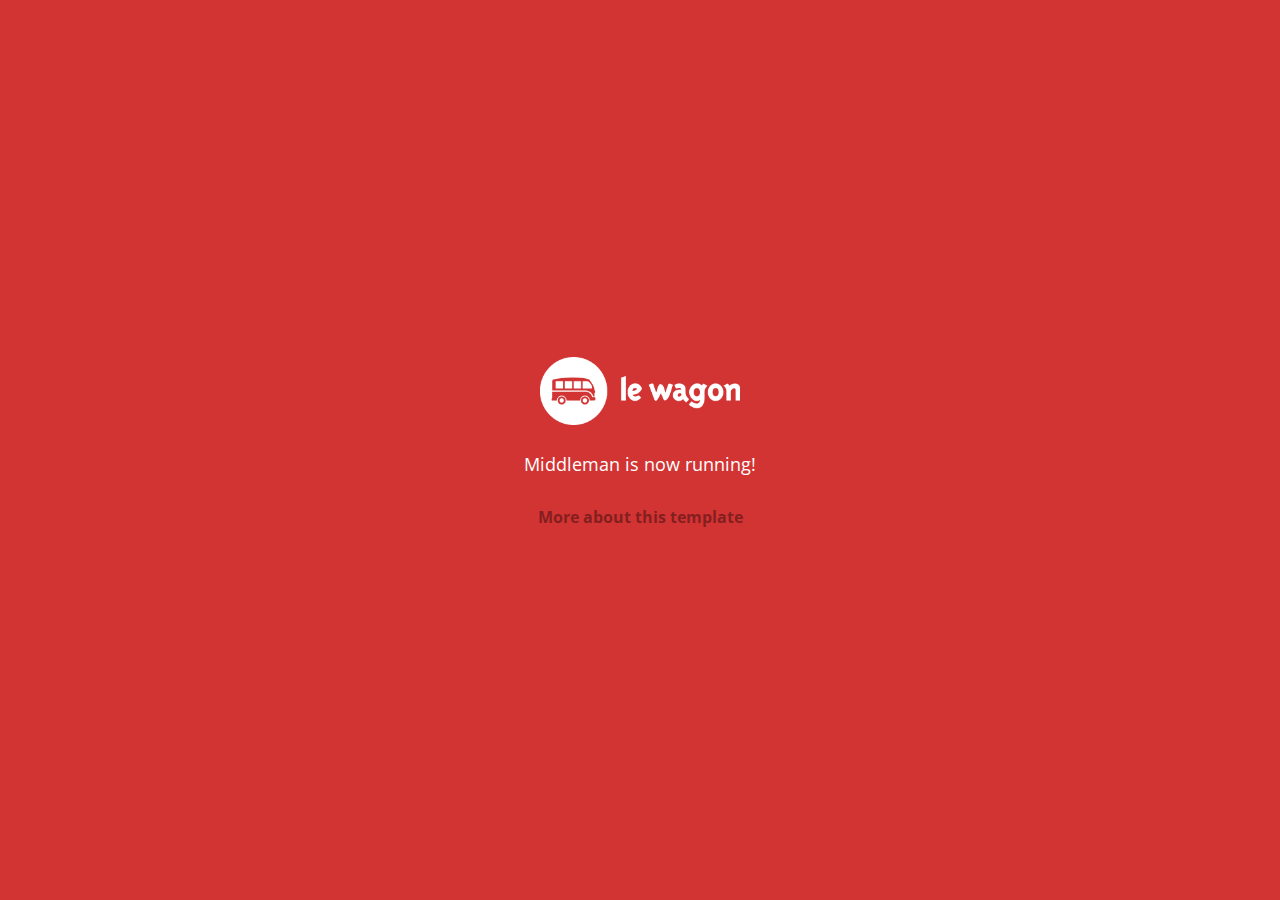
==== index.html @ 79ae9176 "Automated commit at 2018-11-19 11:13:03 UTC by middleman-deploy 2.0.0-alpha" ====
<!doctype html>
<html>
  <head>
    <meta charset="utf-8">
    <meta http-equiv="x-ua-compatible" content="ie=edge">
    <meta name="viewport"
          content="width=device-width, initial-scale=1, shrink-to-fit=no">
    <!-- Use the title from a page's frontmatter if it has one -->
    <title>Le Wagon - Middleman</title>
    <link href="stylesheets/application-d8451641.css" rel="stylesheet" />
    <script src="javascripts/application-93de88c9.js"></script>
    <link href="images/favicon-f15af148.png" rel="icon" type="image/png" />
  </head>
  <body>
    <div id="home">
  <div class="home-content">
    <img src="images/logo-acc9c0ec.png" width="200" alt="Logo" />
    <p>
      Middleman is now running!
    </p>
    <p class="about">
      <a href="about.html">More about this template</a>
    </p>
  </div>
</div>

  </body>
</html>
---- stylesheets/application-d8451641.css ----
@import url("https://fonts.googleapis.com/css?family=Open+Sans:400,300,700|Raleway:400,100,300,700,500");/*!
 * Bootstrap v3.3.7 (http://getbootstrap.com)
 * Copyright 2011-2016 Twitter, Inc.
 * Licensed under MIT (https://github.com/twbs/bootstrap/blob/master/LICENSE)
 *//*! normalize.css v3.0.3 | MIT License | github.com/necolas/normalize.css */html{font-family:sans-serif;-ms-text-size-adjust:100%;-webkit-text-size-adjust:100%}body{margin:0}article,aside,details,figcaption,figure,footer,header,hgroup,main,menu,nav,section,summary{display:block}audio,canvas,progress,video{display:inline-block;vertical-align:baseline}audio:not([controls]){display:none;height:0}[hidden],template{display:none}a{background-color:transparent}a:active,a:hover{outline:0}abbr[title]{border-bottom:1px dotted}b,strong{font-weight:bold}dfn{font-style:italic}h1{font-size:2em;margin:0.67em 0}mark{background:#ff0;color:#000}small{font-size:80%}sub,sup{font-size:75%;line-height:0;position:relative;vertical-align:baseline}sup{top:-0.5em}sub{bottom:-0.25em}img{border:0}svg:not(:root){overflow:hidden}figure{margin:1em 40px}hr{-webkit-box-sizing:content-box;box-sizing:content-box;height:0}pre{overflow:auto}code,kbd,pre,samp{font-family:monospace, monospace;font-size:1em}button,input,optgroup,select,textarea{color:inherit;font:inherit;margin:0}button{overflow:visible}button,select{text-transform:none}button,html input[type="button"],input[type="reset"],input[type="submit"]{-webkit-appearance:button;cursor:pointer}button[disabled],html input[disabled]{cursor:default}button::-moz-focus-inner,input::-moz-focus-inner{border:0;padding:0}input{line-height:normal}input[type="checkbox"],input[type="radio"]{-webkit-box-sizing:border-box;box-sizing:border-box;padding:0}input[type="number"]::-webkit-inner-spin-button,input[type="number"]::-webkit-outer-spin-button{height:auto}input[type="search"]{-webkit-appearance:textfield;-webkit-box-sizing:content-box;box-sizing:content-box}input[type="search"]::-webkit-search-cancel-button,input[type="search"]::-webkit-search-decoration{-webkit-appearance:none}fieldset{border:1px solid #c0c0c0;margin:0 2px;padding:0.35em 0.625em 0.75em}legend{border:0;padding:0}textarea{overflow:auto}optgroup{font-weight:bold}table{border-collapse:collapse;border-spacing:0}td,th{padding:0}/*! Source: https://github.com/h5bp/html5-boilerplate/blob/master/src/css/main.css */@media print{*,*:before,*:after{background:transparent !important;color:#000 !important;-webkit-box-shadow:none !important;box-shadow:none !important;text-shadow:none !important}a,a:visited{text-decoration:underline}a[href]:after{content:" (" attr(href) ")"}abbr[title]:after{content:" (" attr(title) ")"}a[href^="#"]:after,a[href^="javascript:"]:after{content:""}pre,blockquote{border:1px solid #999;page-break-inside:avoid}thead{display:table-header-group}tr,img{page-break-inside:avoid}img{max-width:100% !important}p,h2,h3{orphans:3;widows:3}h2,h3{page-break-after:avoid}.navbar{display:none}.btn>.caret,.dropup>.btn>.caret{border-top-color:#000 !important}.label{border:1px solid #000}.table{border-collapse:collapse !important}.table td,.table th{background-color:#fff !important}.table-bordered th,.table-bordered td{border:1px solid #ddd !important}}@font-face{font-family:'Glyphicons Halflings';src:url("../assets/bootstrap/glyphicons-halflings-regular-86b6f62b.eot");src:url("../assets/bootstrap/glyphicons-halflings-regular-86b6f62b.eot?#iefix") format("embedded-opentype"),url("../assets/bootstrap/glyphicons-halflings-regular-ca35b697.woff2") format("woff2"),url("../assets/bootstrap/glyphicons-halflings-regular-278e49a8.woff") format("woff"),url("../assets/bootstrap/glyphicons-halflings-regular-44bc1850.ttf") format("truetype"),url("../assets/bootstrap/glyphicons-halflings-regular-de51a849.svg#glyphicons_halflingsregular") format("svg")}.glyphicon{position:relative;top:1px;display:inline-block;font-family:'Glyphicons Halflings';font-style:normal;font-weight:normal;line-height:1;-webkit-font-smoothing:antialiased;-moz-osx-font-smoothing:grayscale}.glyphicon-asterisk:before{content:"\002a"}.glyphicon-plus:before{content:"\002b"}.glyphicon-euro:before,.glyphicon-eur:before{content:"\20ac"}.glyphicon-minus:before{content:"\2212"}.glyphicon-cloud:before{content:"\2601"}.glyphicon-envelope:before{content:"\2709"}.glyphicon-pencil:before{content:"\270f"}.glyphicon-glass:before{content:"\e001"}.glyphicon-music:before{content:"\e002"}.glyphicon-search:before{content:"\e003"}.glyphicon-heart:before{content:"\e005"}.glyphicon-star:before{content:"\e006"}.glyphicon-star-empty:before{content:"\e007"}.glyphicon-user:before{content:"\e008"}.glyphicon-film:before{content:"\e009"}.glyphicon-th-large:before{content:"\e010"}.glyphicon-th:before{content:"\e011"}.glyphicon-th-list:before{content:"\e012"}.glyphicon-ok:before{content:"\e013"}.glyphicon-remove:before{content:"\e014"}.glyphicon-zoom-in:before{content:"\e015"}.glyphicon-zoom-out:before{content:"\e016"}.glyphicon-off:before{content:"\e017"}.glyphicon-signal:before{content:"\e018"}.glyphicon-cog:before{content:"\e019"}.glyphicon-trash:before{content:"\e020"}.glyphicon-home:before{content:"\e021"}.glyphicon-file:before{content:"\e022"}.glyphicon-time:before{content:"\e023"}.glyphicon-road:before{content:"\e024"}.glyphicon-download-alt:before{content:"\e025"}.glyphicon-download:before{content:"\e026"}.glyphicon-upload:before{content:"\e027"}.glyphicon-inbox:before{content:"\e028"}.glyphicon-play-circle:before{content:"\e029"}.glyphicon-repeat:before{content:"\e030"}.glyphicon-refresh:before{content:"\e031"}.glyphicon-list-alt:before{content:"\e032"}.glyphicon-lock:before{content:"\e033"}.glyphicon-flag:before{content:"\e034"}.glyphicon-headphones:before{content:"\e035"}.glyphicon-volume-off:before{content:"\e036"}.glyphicon-volume-down:before{content:"\e037"}.glyphicon-volume-up:before{content:"\e038"}.glyphicon-qrcode:before{content:"\e039"}.glyphicon-barcode:before{content:"\e040"}.glyphicon-tag:before{content:"\e041"}.glyphicon-tags:before{content:"\e042"}.glyphicon-book:before{content:"\e043"}.glyphicon-bookmark:before{content:"\e044"}.glyphicon-print:before{content:"\e045"}.glyphicon-camera:before{content:"\e046"}.glyphicon-font:before{content:"\e047"}.glyphicon-bold:before{content:"\e048"}.glyphicon-italic:before{content:"\e049"}.glyphicon-text-height:before{content:"\e050"}.glyphicon-text-width:before{content:"\e051"}.glyphicon-align-left:before{content:"\e052"}.glyphicon-align-center:before{content:"\e053"}.glyphicon-align-right:before{content:"\e054"}.glyphicon-align-justify:before{content:"\e055"}.glyphicon-list:before{content:"\e056"}.glyphicon-indent-left:before{content:"\e057"}.glyphicon-indent-right:before{content:"\e058"}.glyphicon-facetime-video:before{content:"\e059"}.glyphicon-picture:before{content:"\e060"}.glyphicon-map-marker:before{content:"\e062"}.glyphicon-adjust:before{content:"\e063"}.glyphicon-tint:before{content:"\e064"}.glyphicon-edit:before{content:"\e065"}.glyphicon-share:before{content:"\e066"}.glyphicon-check:before{content:"\e067"}.glyphicon-move:before{content:"\e068"}.glyphicon-step-backward:before{content:"\e069"}.glyphicon-fast-backward:before{content:"\e070"}.glyphicon-backward:before{content:"\e071"}.glyphicon-play:before{content:"\e072"}.glyphicon-pause:before{content:"\e073"}.glyphicon-stop:before{content:"\e074"}.glyphicon-forward:before{content:"\e075"}.glyphicon-fast-forward:before{content:"\e076"}.glyphicon-step-forward:before{content:"\e077"}.glyphicon-eject:before{content:"\e078"}.glyphicon-chevron-left:before{content:"\e079"}.glyphicon-chevron-right:before{content:"\e080"}.glyphicon-plus-sign:before{content:"\e081"}.glyphicon-minus-sign:before{content:"\e082"}.glyphicon-remove-sign:before{content:"\e083"}.glyphicon-ok-sign:before{content:"\e084"}.glyphicon-question-sign:before{content:"\e085"}.glyphicon-info-sign:before{content:"\e086"}.glyphicon-screenshot:before{content:"\e087"}.glyphicon-remove-circle:before{content:"\e088"}.glyphicon-ok-circle:before{content:"\e089"}.glyphicon-ban-circle:before{content:"\e090"}.glyphicon-arrow-left:before{content:"\e091"}.glyphicon-arrow-right:before{content:"\e092"}.glyphicon-arrow-up:before{content:"\e093"}.glyphicon-arrow-down:before{content:"\e094"}.glyphicon-share-alt:before{content:"\e095"}.glyphicon-resize-full:before{content:"\e096"}.glyphicon-resize-small:before{content:"\e097"}.glyphicon-exclamation-sign:before{content:"\e101"}.glyphicon-gift:before{content:"\e102"}.glyphicon-leaf:before{content:"\e103"}.glyphicon-fire:before{content:"\e104"}.glyphicon-eye-open:before{content:"\e105"}.glyphicon-eye-close:before{content:"\e106"}.glyphicon-warning-sign:before{content:"\e107"}.glyphicon-plane:before{content:"\e108"}.glyphicon-calendar:before{content:"\e109"}.glyphicon-random:before{content:"\e110"}.glyphicon-comment:before{content:"\e111"}.glyphicon-magnet:before{content:"\e112"}.glyphicon-chevron-up:before{content:"\e113"}.glyphicon-chevron-down:before{content:"\e114"}.glyphicon-retweet:before{content:"\e115"}.glyphicon-shopping-cart:before{content:"\e116"}.glyphicon-folder-close:before{content:"\e117"}.glyphicon-folder-open:before{content:"\e118"}.glyphicon-resize-vertical:before{content:"\e119"}.glyphicon-resize-horizontal:before{content:"\e120"}.glyphicon-hdd:before{content:"\e121"}.glyphicon-bullhorn:before{content:"\e122"}.glyphicon-bell:before{content:"\e123"}.glyphicon-certificate:before{content:"\e124"}.glyphicon-thumbs-up:before{content:"\e125"}.glyphicon-thumbs-down:before{content:"\e126"}.glyphicon-hand-right:before{content:"\e127"}.glyphicon-hand-left:before{content:"\e128"}.glyphicon-hand-up:before{content:"\e129"}.glyphicon-hand-down:before{content:"\e130"}.glyphicon-circle-arrow-right:before{content:"\e131"}.glyphicon-circle-arrow-left:before{content:"\e132"}.glyphicon-circle-arrow-up:before{content:"\e133"}.glyphicon-circle-arrow-down:before{content:"\e134"}.glyphicon-globe:before{content:"\e135"}.glyphicon-wrench:before{content:"\e136"}.glyphicon-tasks:before{content:"\e137"}.glyphicon-filter:before{content:"\e138"}.glyphicon-briefcase:before{content:"\e139"}.glyphicon-fullscreen:before{content:"\e140"}.glyphicon-dashboard:before{content:"\e141"}.glyphicon-paperclip:before{content:"\e142"}.glyphicon-heart-empty:before{content:"\e143"}.glyphicon-link:before{content:"\e144"}.glyphicon-phone:before{content:"\e145"}.glyphicon-pushpin:before{content:"\e146"}.glyphicon-usd:before{content:"\e148"}.glyphicon-gbp:before{content:"\e149"}.glyphicon-sort:before{content:"\e150"}.glyphicon-sort-by-alphabet:before{content:"\e151"}.glyphicon-sort-by-alphabet-alt:before{content:"\e152"}.glyphicon-sort-by-order:before{content:"\e153"}.glyphicon-sort-by-order-alt:before{content:"\e154"}.glyphicon-sort-by-attributes:before{content:"\e155"}.glyphicon-sort-by-attributes-alt:before{content:"\e156"}.glyphicon-unchecked:before{content:"\e157"}.glyphicon-expand:before{content:"\e158"}.glyphicon-collapse-down:before{content:"\e159"}.glyphicon-collapse-up:before{content:"\e160"}.glyphicon-log-in:before{content:"\e161"}.glyphicon-flash:before{content:"\e162"}.glyphicon-log-out:before{content:"\e163"}.glyphicon-new-window:before{content:"\e164"}.glyphicon-record:before{content:"\e165"}.glyphicon-save:before{content:"\e166"}.glyphicon-open:before{content:"\e167"}.glyphicon-saved:before{content:"\e168"}.glyphicon-import:before{content:"\e169"}.glyphicon-export:before{content:"\e170"}.glyphicon-send:before{content:"\e171"}.glyphicon-floppy-disk:before{content:"\e172"}.glyphicon-floppy-saved:before{content:"\e173"}.glyphicon-floppy-remove:before{content:"\e174"}.glyphicon-floppy-save:before{content:"\e175"}.glyphicon-floppy-open:before{content:"\e176"}.glyphicon-credit-card:before{content:"\e177"}.glyphicon-transfer:before{content:"\e178"}.glyphicon-cutlery:before{content:"\e179"}.glyphicon-header:before{content:"\e180"}.glyphicon-compressed:before{content:"\e181"}.glyphicon-earphone:before{content:"\e182"}.glyphicon-phone-alt:before{content:"\e183"}.glyphicon-tower:before{content:"\e184"}.glyphicon-stats:before{content:"\e185"}.glyphicon-sd-video:before{content:"\e186"}.glyphicon-hd-video:before{content:"\e187"}.glyphicon-subtitles:before{content:"\e188"}.glyphicon-sound-stereo:before{content:"\e189"}.glyphicon-sound-dolby:before{content:"\e190"}.glyphicon-sound-5-1:before{content:"\e191"}.glyphicon-sound-6-1:before{content:"\e192"}.glyphicon-sound-7-1:before{content:"\e193"}.glyphicon-copyright-mark:before{content:"\e194"}.glyphicon-registration-mark:before{content:"\e195"}.glyphicon-cloud-download:before{content:"\e197"}.glyphicon-cloud-upload:before{content:"\e198"}.glyphicon-tree-conifer:before{content:"\e199"}.glyphicon-tree-deciduous:before{content:"\e200"}.glyphicon-cd:before{content:"\e201"}.glyphicon-save-file:before{content:"\e202"}.glyphicon-open-file:before{content:"\e203"}.glyphicon-level-up:before{content:"\e204"}.glyphicon-copy:before{content:"\e205"}.glyphicon-paste:before{content:"\e206"}.glyphicon-alert:before{content:"\e209"}.glyphicon-equalizer:before{content:"\e210"}.glyphicon-king:before{content:"\e211"}.glyphicon-queen:before{content:"\e212"}.glyphicon-pawn:before{content:"\e213"}.glyphicon-bishop:before{content:"\e214"}.glyphicon-knight:before{content:"\e215"}.glyphicon-baby-formula:before{content:"\e216"}.glyphicon-tent:before{content:"\26fa"}.glyphicon-blackboard:before{content:"\e218"}.glyphicon-bed:before{content:"\e219"}.glyphicon-apple:before{content:"\f8ff"}.glyphicon-erase:before{content:"\e221"}.glyphicon-hourglass:before{content:"\231b"}.glyphicon-lamp:before{content:"\e223"}.glyphicon-duplicate:before{content:"\e224"}.glyphicon-piggy-bank:before{content:"\e225"}.glyphicon-scissors:before{content:"\e226"}.glyphicon-bitcoin:before{content:"\e227"}.glyphicon-btc:before{content:"\e227"}.glyphicon-xbt:before{content:"\e227"}.glyphicon-yen:before{content:"\00a5"}.glyphicon-jpy:before{content:"\00a5"}.glyphicon-ruble:before{content:"\20bd"}.glyphicon-rub:before{content:"\20bd"}.glyphicon-scale:before{content:"\e230"}.glyphicon-ice-lolly:before{content:"\e231"}.glyphicon-ice-lolly-tasted:before{content:"\e232"}.glyphicon-education:before{content:"\e233"}.glyphicon-option-horizontal:before{content:"\e234"}.glyphicon-option-vertical:before{content:"\e235"}.glyphicon-menu-hamburger:before{content:"\e236"}.glyphicon-modal-window:before{content:"\e237"}.glyphicon-oil:before{content:"\e238"}.glyphicon-grain:before{content:"\e239"}.glyphicon-sunglasses:before{content:"\e240"}.glyphicon-text-size:before{content:"\e241"}.glyphicon-text-color:before{content:"\e242"}.glyphicon-text-background:before{content:"\e243"}.glyphicon-object-align-top:before{content:"\e244"}.glyphicon-object-align-bottom:before{content:"\e245"}.glyphicon-object-align-horizontal:before{content:"\e246"}.glyphicon-object-align-left:before{content:"\e247"}.glyphicon-object-align-vertical:before{content:"\e248"}.glyphicon-object-align-right:before{content:"\e249"}.glyphicon-triangle-right:before{content:"\e250"}.glyphicon-triangle-left:before{content:"\e251"}.glyphicon-triangle-bottom:before{content:"\e252"}.glyphicon-triangle-top:before{content:"\e253"}.glyphicon-console:before{content:"\e254"}.glyphicon-superscript:before{content:"\e255"}.glyphicon-subscript:before{content:"\e256"}.glyphicon-menu-left:before{content:"\e257"}.glyphicon-menu-right:before{content:"\e258"}.glyphicon-menu-down:before{content:"\e259"}.glyphicon-menu-up:before{content:"\e260"}*{-webkit-box-sizing:border-box;box-sizing:border-box}*:before,*:after{-webkit-box-sizing:border-box;box-sizing:border-box}html{font-size:10px;-webkit-tap-highlight-color:transparent}body{font-family:"Open Sans", "Helvetica", "sans-serif";font-size:18px;line-height:1.42857143;color:#333333;background-color:#F4F4F4}input,button,select,textarea{font-family:inherit;font-size:inherit;line-height:inherit}a{color:#469AE0;text-decoration:none}a:hover,a:focus{color:#1f74ba;text-decoration:underline}a:focus{outline:5px auto -webkit-focus-ring-color;outline-offset:-2px}figure{margin:0}img{vertical-align:middle}.img-responsive{display:block;max-width:100%;height:auto}.img-rounded{border-radius:2px}.img-thumbnail{padding:4px;line-height:1.42857143;background-color:#F4F4F4;border:1px solid #ddd;border-radius:2px;-webkit-transition:all 0.2s ease-in-out;transition:all 0.2s ease-in-out;display:inline-block;max-width:100%;height:auto}.img-circle{border-radius:50%}hr{margin-top:25px;margin-bottom:25px;border:0;border-top:1px solid #eeeeee}.sr-only{position:absolute;width:1px;height:1px;margin:-1px;padding:0;overflow:hidden;clip:rect(0, 0, 0, 0);border:0}.sr-only-focusable:active,.sr-only-focusable:focus{position:static;width:auto;height:auto;margin:0;overflow:visible;clip:auto}[role="button"]{cursor:pointer}h1,h2,h3,h4,h5,h6,.h1,.h2,.h3,.h4,.h5,.h6{font-family:"Raleway", "Helvetica", "sans-serif";font-weight:500;line-height:1.1;color:inherit}h1 small,h1 .small,h2 small,h2 .small,h3 small,h3 .small,h4 small,h4 .small,h5 small,h5 .small,h6 small,h6 .small,.h1 small,.h1 .small,.h2 small,.h2 .small,.h3 small,.h3 .small,.h4 small,.h4 .small,.h5 small,.h5 .small,.h6 small,.h6 .small{font-weight:normal;line-height:1;color:#777777}h1,.h1,h2,.h2,h3,.h3{margin-top:25px;margin-bottom:12.5px}h1 small,h1 .small,.h1 small,.h1 .small,h2 small,h2 .small,.h2 small,.h2 .small,h3 small,h3 .small,.h3 small,.h3 .small{font-size:65%}h4,.h4,h5,.h5,h6,.h6{margin-top:12.5px;margin-bottom:12.5px}h4 small,h4 .small,.h4 small,.h4 .small,h5 small,h5 .small,.h5 small,.h5 .small,h6 small,h6 .small,.h6 small,.h6 .small{font-size:75%}h1,.h1{font-size:46px}h2,.h2{font-size:38px}h3,.h3{font-size:31px}h4,.h4{font-size:23px}h5,.h5{font-size:18px}h6,.h6{font-size:16px}p{margin:0 0 12.5px}.lead{margin-bottom:25px;font-size:20px;font-weight:300;line-height:1.4}@media (min-width: 768px){.lead{font-size:27px}}small,.small{font-size:88%}mark,.mark{background-color:#fcf8e3;padding:.2em}.text-left{text-align:left}.text-right{text-align:right}.text-center{text-align:center}.text-justify{text-align:justify}.text-nowrap{white-space:nowrap}.text-lowercase{text-transform:lowercase}.text-uppercase,.initialism{text-transform:uppercase}.text-capitalize{text-transform:capitalize}.text-muted{color:#777777}.text-primary{color:#469AE0}a.text-primary:hover,a.text-primary:focus{color:#2381d0}.text-success{color:#3c763d}a.text-success:hover,a.text-success:focus{color:#2b542c}.text-info{color:#31708f}a.text-info:hover,a.text-info:focus{color:#245269}.text-warning{color:#8a6d3b}a.text-warning:hover,a.text-warning:focus{color:#66512c}.text-danger{color:#a94442}a.text-danger:hover,a.text-danger:focus{color:#843534}.bg-primary{color:#fff}.bg-primary{background-color:#469AE0}a.bg-primary:hover,a.bg-primary:focus{background-color:#2381d0}.bg-success{background-color:#dff0d8}a.bg-success:hover,a.bg-success:focus{background-color:#c1e2b3}.bg-info{background-color:#d9edf7}a.bg-info:hover,a.bg-info:focus{background-color:#afd9ee}.bg-warning{background-color:#fcf8e3}a.bg-warning:hover,a.bg-warning:focus{background-color:#f7ecb5}.bg-danger{background-color:#f2dede}a.bg-danger:hover,a.bg-danger:focus{background-color:#e4b9b9}.page-header{padding-bottom:11.5px;margin:50px 0 25px;border-bottom:1px solid #eeeeee}ul,ol{margin-top:0;margin-bottom:12.5px}ul ul,ul ol,ol ul,ol ol{margin-bottom:0}.list-unstyled{padding-left:0;list-style:none}.list-inline{padding-left:0;list-style:none;margin-left:-5px}.list-inline>li{display:inline-block;padding-left:5px;padding-right:5px}dl{margin-top:0;margin-bottom:25px}dt,dd{line-height:1.42857143}dt{font-weight:bold}dd{margin-left:0}.dl-horizontal dd:before,.dl-horizontal dd:after{content:" ";display:table}.dl-horizontal dd:after{clear:both}@media (min-width: 768px){.dl-horizontal dt{float:left;width:160px;clear:left;text-align:right;overflow:hidden;text-overflow:ellipsis;white-space:nowrap}.dl-horizontal dd{margin-left:180px}}abbr[title],abbr[data-original-title]{cursor:help;border-bottom:1px dotted #777777}.initialism{font-size:90%}blockquote{padding:12.5px 25px;margin:0 0 25px;font-size:22.5px;border-left:5px solid #eeeeee}blockquote p:last-child,blockquote ul:last-child,blockquote ol:last-child{margin-bottom:0}blockquote footer,blockquote small,blockquote .small{display:block;font-size:80%;line-height:1.42857143;color:#777777}blockquote footer:before,blockquote small:before,blockquote .small:before{content:'\2014 \00A0'}.blockquote-reverse,blockquote.pull-right{padding-right:15px;padding-left:0;border-right:5px solid #eeeeee;border-left:0;text-align:right}.blockquote-reverse footer:before,.blockquote-reverse small:before,.blockquote-reverse .small:before,blockquote.pull-right footer:before,blockquote.pull-right small:before,blockquote.pull-right .small:before{content:''}.blockquote-reverse footer:after,.blockquote-reverse small:after,.blockquote-reverse .small:after,blockquote.pull-right footer:after,blockquote.pull-right small:after,blockquote.pull-right .small:after{content:'\00A0 \2014'}address{margin-bottom:25px;font-style:normal;line-height:1.42857143}code,kbd,pre,samp{font-family:Menlo, Monaco, Consolas, "Courier New", monospace}code{padding:2px 4px;font-size:90%;color:#c7254e;background-color:#f9f2f4;border-radius:2px}kbd{padding:2px 4px;font-size:90%;color:#fff;background-color:#333;border-radius:2px;-webkit-box-shadow:inset 0 -1px 0 rgba(0,0,0,0.25);box-shadow:inset 0 -1px 0 rgba(0,0,0,0.25)}kbd kbd{padding:0;font-size:100%;font-weight:bold;-webkit-box-shadow:none;box-shadow:none}pre{display:block;padding:12px;margin:0 0 12.5px;font-size:17px;line-height:1.42857143;word-break:break-all;word-wrap:break-word;color:#333333;background-color:#f5f5f5;border:1px solid #ccc;border-radius:2px}pre code{padding:0;font-size:inherit;color:inherit;white-space:pre-wrap;background-color:transparent;border-radius:0}.pre-scrollable{max-height:340px;overflow-y:scroll}.container{margin-right:auto;margin-left:auto;padding-left:15px;padding-right:15px}.container:before,.container:after{content:" ";display:table}.container:after{clear:both}@media (min-width: 768px){.container{width:750px}}@media (min-width: 992px){.container{width:970px}}@media (min-width: 1200px){.container{width:1170px}}.container-fluid{margin-right:auto;margin-left:auto;padding-left:15px;padding-right:15px}.container-fluid:before,.container-fluid:after{content:" ";display:table}.container-fluid:after{clear:both}.row{margin-left:-15px;margin-right:-15px}.row:before,.row:after{content:" ";display:table}.row:after{clear:both}.col-xs-1,.col-sm-1,.col-md-1,.col-lg-1,.col-xs-2,.col-sm-2,.col-md-2,.col-lg-2,.col-xs-3,.col-sm-3,.col-md-3,.col-lg-3,.col-xs-4,.col-sm-4,.col-md-4,.col-lg-4,.col-xs-5,.col-sm-5,.col-md-5,.col-lg-5,.col-xs-6,.col-sm-6,.col-md-6,.col-lg-6,.col-xs-7,.col-sm-7,.col-md-7,.col-lg-7,.col-xs-8,.col-sm-8,.col-md-8,.col-lg-8,.col-xs-9,.col-sm-9,.col-md-9,.col-lg-9,.col-xs-10,.col-sm-10,.col-md-10,.col-lg-10,.col-xs-11,.col-sm-11,.col-md-11,.col-lg-11,.col-xs-12,.col-sm-12,.col-md-12,.col-lg-12{position:relative;min-height:1px;padding-left:15px;padding-right:15px}.col-xs-1,.col-xs-2,.col-xs-3,.col-xs-4,.col-xs-5,.col-xs-6,.col-xs-7,.col-xs-8,.col-xs-9,.col-xs-10,.col-xs-11,.col-xs-12{float:left}.col-xs-1{width:8.33333333%}.col-xs-2{width:16.66666667%}.col-xs-3{width:25%}.col-xs-4{width:33.33333333%}.col-xs-5{width:41.66666667%}.col-xs-6{width:50%}.col-xs-7{width:58.33333333%}.col-xs-8{width:66.66666667%}.col-xs-9{width:75%}.col-xs-10{width:83.33333333%}.col-xs-11{width:91.66666667%}.col-xs-12{width:100%}.col-xs-pull-0{right:auto}.col-xs-pull-1{right:8.33333333%}.col-xs-pull-2{right:16.66666667%}.col-xs-pull-3{right:25%}.col-xs-pull-4{right:33.33333333%}.col-xs-pull-5{right:41.66666667%}.col-xs-pull-6{right:50%}.col-xs-pull-7{right:58.33333333%}.col-xs-pull-8{right:66.66666667%}.col-xs-pull-9{right:75%}.col-xs-pull-10{right:83.33333333%}.col-xs-pull-11{right:91.66666667%}.col-xs-pull-12{right:100%}.col-xs-push-0{left:auto}.col-xs-push-1{left:8.33333333%}.col-xs-push-2{left:16.66666667%}.col-xs-push-3{left:25%}.col-xs-push-4{left:33.33333333%}.col-xs-push-5{left:41.66666667%}.col-xs-push-6{left:50%}.col-xs-push-7{left:58.33333333%}.col-xs-push-8{left:66.66666667%}.col-xs-push-9{left:75%}.col-xs-push-10{left:83.33333333%}.col-xs-push-11{left:91.66666667%}.col-xs-push-12{left:100%}.col-xs-offset-0{margin-left:0%}.col-xs-offset-1{margin-left:8.33333333%}.col-xs-offset-2{margin-left:16.66666667%}.col-xs-offset-3{margin-left:25%}.col-xs-offset-4{margin-left:33.33333333%}.col-xs-offset-5{margin-left:41.66666667%}.col-xs-offset-6{margin-left:50%}.col-xs-offset-7{margin-left:58.33333333%}.col-xs-offset-8{margin-left:66.66666667%}.col-xs-offset-9{margin-left:75%}.col-xs-offset-10{margin-left:83.33333333%}.col-xs-offset-11{margin-left:91.66666667%}.col-xs-offset-12{margin-left:100%}@media (min-width: 768px){.col-sm-1,.col-sm-2,.col-sm-3,.col-sm-4,.col-sm-5,.col-sm-6,.col-sm-7,.col-sm-8,.col-sm-9,.col-sm-10,.col-sm-11,.col-sm-12{float:left}.col-sm-1{width:8.33333333%}.col-sm-2{width:16.66666667%}.col-sm-3{width:25%}.col-sm-4{width:33.33333333%}.col-sm-5{width:41.66666667%}.col-sm-6{width:50%}.col-sm-7{width:58.33333333%}.col-sm-8{width:66.66666667%}.col-sm-9{width:75%}.col-sm-10{width:83.33333333%}.col-sm-11{width:91.66666667%}.col-sm-12{width:100%}.col-sm-pull-0{right:auto}.col-sm-pull-1{right:8.33333333%}.col-sm-pull-2{right:16.66666667%}.col-sm-pull-3{right:25%}.col-sm-pull-4{right:33.33333333%}.col-sm-pull-5{right:41.66666667%}.col-sm-pull-6{right:50%}.col-sm-pull-7{right:58.33333333%}.col-sm-pull-8{right:66.66666667%}.col-sm-pull-9{right:75%}.col-sm-pull-10{right:83.33333333%}.col-sm-pull-11{right:91.66666667%}.col-sm-pull-12{right:100%}.col-sm-push-0{left:auto}.col-sm-push-1{left:8.33333333%}.col-sm-push-2{left:16.66666667%}.col-sm-push-3{left:25%}.col-sm-push-4{left:33.33333333%}.col-sm-push-5{left:41.66666667%}.col-sm-push-6{left:50%}.col-sm-push-7{left:58.33333333%}.col-sm-push-8{left:66.66666667%}.col-sm-push-9{left:75%}.col-sm-push-10{left:83.33333333%}.col-sm-push-11{left:91.66666667%}.col-sm-push-12{left:100%}.col-sm-offset-0{margin-left:0%}.col-sm-offset-1{margin-left:8.33333333%}.col-sm-offset-2{margin-left:16.66666667%}.col-sm-offset-3{margin-left:25%}.col-sm-offset-4{margin-left:33.33333333%}.col-sm-offset-5{margin-left:41.66666667%}.col-sm-offset-6{margin-left:50%}.col-sm-offset-7{margin-left:58.33333333%}.col-sm-offset-8{margin-left:66.66666667%}.col-sm-offset-9{margin-left:75%}.col-sm-offset-10{margin-left:83.33333333%}.col-sm-offset-11{margin-left:91.66666667%}.col-sm-offset-12{margin-left:100%}}@media (min-width: 992px){.col-md-1,.col-md-2,.col-md-3,.col-md-4,.col-md-5,.col-md-6,.col-md-7,.col-md-8,.col-md-9,.col-md-10,.col-md-11,.col-md-12{float:left}.col-md-1{width:8.33333333%}.col-md-2{width:16.66666667%}.col-md-3{width:25%}.col-md-4{width:33.33333333%}.col-md-5{width:41.66666667%}.col-md-6{width:50%}.col-md-7{width:58.33333333%}.col-md-8{width:66.66666667%}.col-md-9{width:75%}.col-md-10{width:83.33333333%}.col-md-11{width:91.66666667%}.col-md-12{width:100%}.col-md-pull-0{right:auto}.col-md-pull-1{right:8.33333333%}.col-md-pull-2{right:16.66666667%}.col-md-pull-3{right:25%}.col-md-pull-4{right:33.33333333%}.col-md-pull-5{right:41.66666667%}.col-md-pull-6{right:50%}.col-md-pull-7{right:58.33333333%}.col-md-pull-8{right:66.66666667%}.col-md-pull-9{right:75%}.col-md-pull-10{right:83.33333333%}.col-md-pull-11{right:91.66666667%}.col-md-pull-12{right:100%}.col-md-push-0{left:auto}.col-md-push-1{left:8.33333333%}.col-md-push-2{left:16.66666667%}.col-md-push-3{left:25%}.col-md-push-4{left:33.33333333%}.col-md-push-5{left:41.66666667%}.col-md-push-6{left:50%}.col-md-push-7{left:58.33333333%}.col-md-push-8{left:66.66666667%}.col-md-push-9{left:75%}.col-md-push-10{left:83.33333333%}.col-md-push-11{left:91.66666667%}.col-md-push-12{left:100%}.col-md-offset-0{margin-left:0%}.col-md-offset-1{margin-left:8.33333333%}.col-md-offset-2{margin-left:16.66666667%}.col-md-offset-3{margin-left:25%}.col-md-offset-4{margin-left:33.33333333%}.col-md-offset-5{margin-left:41.66666667%}.col-md-offset-6{margin-left:50%}.col-md-offset-7{margin-left:58.33333333%}.col-md-offset-8{margin-left:66.66666667%}.col-md-offset-9{margin-left:75%}.col-md-offset-10{margin-left:83.33333333%}.col-md-offset-11{margin-left:91.66666667%}.col-md-offset-12{margin-left:100%}}@media (min-width: 1200px){.col-lg-1,.col-lg-2,.col-lg-3,.col-lg-4,.col-lg-5,.col-lg-6,.col-lg-7,.col-lg-8,.col-lg-9,.col-lg-10,.col-lg-11,.col-lg-12{float:left}.col-lg-1{width:8.33333333%}.col-lg-2{width:16.66666667%}.col-lg-3{width:25%}.col-lg-4{width:33.33333333%}.col-lg-5{width:41.66666667%}.col-lg-6{width:50%}.col-lg-7{width:58.33333333%}.col-lg-8{width:66.66666667%}.col-lg-9{width:75%}.col-lg-10{width:83.33333333%}.col-lg-11{width:91.66666667%}.col-lg-12{width:100%}.col-lg-pull-0{right:auto}.col-lg-pull-1{right:8.33333333%}.col-lg-pull-2{right:16.66666667%}.col-lg-pull-3{right:25%}.col-lg-pull-4{right:33.33333333%}.col-lg-pull-5{right:41.66666667%}.col-lg-pull-6{right:50%}.col-lg-pull-7{right:58.33333333%}.col-lg-pull-8{right:66.66666667%}.col-lg-pull-9{right:75%}.col-lg-pull-10{right:83.33333333%}.col-lg-pull-11{right:91.66666667%}.col-lg-pull-12{right:100%}.col-lg-push-0{left:auto}.col-lg-push-1{left:8.33333333%}.col-lg-push-2{left:16.66666667%}.col-lg-push-3{left:25%}.col-lg-push-4{left:33.33333333%}.col-lg-push-5{left:41.66666667%}.col-lg-push-6{left:50%}.col-lg-push-7{left:58.33333333%}.col-lg-push-8{left:66.66666667%}.col-lg-push-9{left:75%}.col-lg-push-10{left:83.33333333%}.col-lg-push-11{left:91.66666667%}.col-lg-push-12{left:100%}.col-lg-offset-0{margin-left:0%}.col-lg-offset-1{margin-left:8.33333333%}.col-lg-offset-2{margin-left:16.66666667%}.col-lg-offset-3{margin-left:25%}.col-lg-offset-4{margin-left:33.33333333%}.col-lg-offset-5{margin-left:41.66666667%}.col-lg-offset-6{margin-left:50%}.col-lg-offset-7{margin-left:58.33333333%}.col-lg-offset-8{margin-left:66.66666667%}.col-lg-offset-9{margin-left:75%}.col-lg-offset-10{margin-left:83.33333333%}.col-lg-offset-11{margin-left:91.66666667%}.col-lg-offset-12{margin-left:100%}}table{background-color:transparent}caption{padding-top:8px;padding-bottom:8px;color:#777777;text-align:left}th{text-align:left}.table{width:100%;max-width:100%;margin-bottom:25px}.table>thead>tr>th,.table>thead>tr>td,.table>tbody>tr>th,.table>tbody>tr>td,.table>tfoot>tr>th,.table>tfoot>tr>td{padding:8px;line-height:1.42857143;vertical-align:top;border-top:1px solid #ddd}.table>thead>tr>th{vertical-align:bottom;border-bottom:2px solid #ddd}.table>caption+thead>tr:first-child>th,.table>caption+thead>tr:first-child>td,.table>colgroup+thead>tr:first-child>th,.table>colgroup+thead>tr:first-child>td,.table>thead:first-child>tr:first-child>th,.table>thead:first-child>tr:first-child>td{border-top:0}.table>tbody+tbody{border-top:2px solid #ddd}.table .table{background-color:#F4F4F4}.table-condensed>thead>tr>th,.table-condensed>thead>tr>td,.table-condensed>tbody>tr>th,.table-condensed>tbody>tr>td,.table-condensed>tfoot>tr>th,.table-condensed>tfoot>tr>td{padding:5px}.table-bordered{border:1px solid #ddd}.table-bordered>thead>tr>th,.table-bordered>thead>tr>td,.table-bordered>tbody>tr>th,.table-bordered>tbody>tr>td,.table-bordered>tfoot>tr>th,.table-bordered>tfoot>tr>td{border:1px solid #ddd}.table-bordered>thead>tr>th,.table-bordered>thead>tr>td{border-bottom-width:2px}.table-striped>tbody>tr:nth-of-type(odd){background-color:#f9f9f9}.table-hover>tbody>tr:hover{background-color:#f5f5f5}table col[class*="col-"]{position:static;float:none;display:table-column}table td[class*="col-"],table th[class*="col-"]{position:static;float:none;display:table-cell}.table>thead>tr>td.active,.table>thead>tr>th.active,.table>thead>tr.active>td,.table>thead>tr.active>th,.table>tbody>tr>td.active,.table>tbody>tr>th.active,.table>tbody>tr.active>td,.table>tbody>tr.active>th,.table>tfoot>tr>td.active,.table>tfoot>tr>th.active,.table>tfoot>tr.active>td,.table>tfoot>tr.active>th{background-color:#f5f5f5}.table-hover>tbody>tr>td.active:hover,.table-hover>tbody>tr>th.active:hover,.table-hover>tbody>tr.active:hover>td,.table-hover>tbody>tr:hover>.active,.table-hover>tbody>tr.active:hover>th{background-color:#e8e8e8}.table>thead>tr>td.success,.table>thead>tr>th.success,.table>thead>tr.success>td,.table>thead>tr.success>th,.table>tbody>tr>td.success,.table>tbody>tr>th.success,.table>tbody>tr.success>td,.table>tbody>tr.success>th,.table>tfoot>tr>td.success,.table>tfoot>tr>th.success,.table>tfoot>tr.success>td,.table>tfoot>tr.success>th{background-color:#dff0d8}.table-hover>tbody>tr>td.success:hover,.table-hover>tbody>tr>th.success:hover,.table-hover>tbody>tr.success:hover>td,.table-hover>tbody>tr:hover>.success,.table-hover>tbody>tr.success:hover>th{background-color:#d0e9c6}.table>thead>tr>td.info,.table>thead>tr>th.info,.table>thead>tr.info>td,.table>thead>tr.info>th,.table>tbody>tr>td.info,.table>tbody>tr>th.info,.table>tbody>tr.info>td,.table>tbody>tr.info>th,.table>tfoot>tr>td.info,.table>tfoot>tr>th.info,.table>tfoot>tr.info>td,.table>tfoot>tr.info>th{background-color:#d9edf7}.table-hover>tbody>tr>td.info:hover,.table-hover>tbody>tr>th.info:hover,.table-hover>tbody>tr.info:hover>td,.table-hover>tbody>tr:hover>.info,.table-hover>tbody>tr.info:hover>th{background-color:#c4e3f3}.table>thead>tr>td.warning,.table>thead>tr>th.warning,.table>thead>tr.warning>td,.table>thead>tr.warning>th,.table>tbody>tr>td.warning,.table>tbody>tr>th.warning,.table>tbody>tr.warning>td,.table>tbody>tr.warning>th,.table>tfoot>tr>td.warning,.table>tfoot>tr>th.warning,.table>tfoot>tr.warning>td,.table>tfoot>tr.warning>th{background-color:#fcf8e3}.table-hover>tbody>tr>td.warning:hover,.table-hover>tbody>tr>th.warning:hover,.table-hover>tbody>tr.warning:hover>td,.table-hover>tbody>tr:hover>.warning,.table-hover>tbody>tr.warning:hover>th{background-color:#faf2cc}.table>thead>tr>td.danger,.table>thead>tr>th.danger,.table>thead>tr.danger>td,.table>thead>tr.danger>th,.table>tbody>tr>td.danger,.table>tbody>tr>th.danger,.table>tbody>tr.danger>td,.table>tbody>tr.danger>th,.table>tfoot>tr>td.danger,.table>tfoot>tr>th.danger,.table>tfoot>tr.danger>td,.table>tfoot>tr.danger>th{background-color:#f2dede}.table-hover>tbody>tr>td.danger:hover,.table-hover>tbody>tr>th.danger:hover,.table-hover>tbody>tr.danger:hover>td,.table-hover>tbody>tr:hover>.danger,.table-hover>tbody>tr.danger:hover>th{background-color:#ebcccc}.table-responsive{overflow-x:auto;min-height:0.01%}@media screen and (max-width: 767px){.table-responsive{width:100%;margin-bottom:18.75px;overflow-y:hidden;-ms-overflow-style:-ms-autohiding-scrollbar;border:1px solid #ddd}.table-responsive>.table{margin-bottom:0}.table-responsive>.table>thead>tr>th,.table-responsive>.table>thead>tr>td,.table-responsive>.table>tbody>tr>th,.table-responsive>.table>tbody>tr>td,.table-responsive>.table>tfoot>tr>th,.table-responsive>.table>tfoot>tr>td{white-space:nowrap}.table-responsive>.table-bordered{border:0}.table-responsive>.table-bordered>thead>tr>th:first-child,.table-responsive>.table-bordered>thead>tr>td:first-child,.table-responsive>.table-bordered>tbody>tr>th:first-child,.table-responsive>.table-bordered>tbody>tr>td:first-child,.table-responsive>.table-bordered>tfoot>tr>th:first-child,.table-responsive>.table-bordered>tfoot>tr>td:first-child{border-left:0}.table-responsive>.table-bordered>thead>tr>th:last-child,.table-responsive>.table-bordered>thead>tr>td:last-child,.table-responsive>.table-bordered>tbody>tr>th:last-child,.table-responsive>.table-bordered>tbody>tr>td:last-child,.table-responsive>.table-bordered>tfoot>tr>th:last-child,.table-responsive>.table-bordered>tfoot>tr>td:last-child{border-right:0}.table-responsive>.table-bordered>tbody>tr:last-child>th,.table-responsive>.table-bordered>tbody>tr:last-child>td,.table-responsive>.table-bordered>tfoot>tr:last-child>th,.table-responsive>.table-bordered>tfoot>tr:last-child>td{border-bottom:0}}fieldset{padding:0;margin:0;border:0;min-width:0}legend{display:block;width:100%;padding:0;margin-bottom:25px;font-size:27px;line-height:inherit;color:#333333;border:0;border-bottom:1px solid #e5e5e5}label{display:inline-block;max-width:100%;margin-bottom:5px;font-weight:bold}input[type="search"]{-webkit-box-sizing:border-box;box-sizing:border-box}input[type="radio"],input[type="checkbox"]{margin:4px 0 0;margin-top:1px \9;line-height:normal}input[type="file"]{display:block}input[type="range"]{display:block;width:100%}select[multiple],select[size]{height:auto}input[type="file"]:focus,input[type="radio"]:focus,input[type="checkbox"]:focus{outline:5px auto -webkit-focus-ring-color;outline-offset:-2px}output{display:block;padding-top:7px;font-size:18px;line-height:1.42857143;color:#000000}.form-control{display:block;width:100%;height:39px;padding:6px 12px;font-size:18px;line-height:1.42857143;color:#000000;background-color:#fff;background-image:none;border:1px solid #ccc;border-radius:2px;-webkit-box-shadow:inset 0 1px 1px rgba(0,0,0,0.075);box-shadow:inset 0 1px 1px rgba(0,0,0,0.075);-webkit-transition:border-color ease-in-out 0.15s, box-shadow ease-in-out 0.15s;-webkit-transition:border-color ease-in-out 0.15s, -webkit-box-shadow ease-in-out 0.15s;transition:border-color ease-in-out 0.15s, -webkit-box-shadow ease-in-out 0.15s;transition:border-color ease-in-out 0.15s, box-shadow ease-in-out 0.15s;transition:border-color ease-in-out 0.15s, box-shadow ease-in-out 0.15s, -webkit-box-shadow ease-in-out 0.15s}.form-control:focus{border-color:#66afe9;outline:0;-webkit-box-shadow:inset 0 1px 1px rgba(0,0,0,0.075),0 0 8px rgba(102,175,233,0.6);box-shadow:inset 0 1px 1px rgba(0,0,0,0.075),0 0 8px rgba(102,175,233,0.6)}.form-control::-moz-placeholder{color:#999;opacity:1}.form-control:-ms-input-placeholder{color:#999}.form-control::-webkit-input-placeholder{color:#999}.form-control::-ms-expand{border:0;background-color:transparent}.form-control[disabled],.form-control[readonly],fieldset[disabled] .form-control{background-color:#eeeeee;opacity:1}.form-control[disabled],fieldset[disabled] .form-control{cursor:not-allowed}textarea.form-control{height:auto}input[type="search"]{-webkit-appearance:none}@media screen and (-webkit-min-device-pixel-ratio: 0){input[type="date"].form-control,input[type="time"].form-control,input[type="datetime-local"].form-control,input[type="month"].form-control{line-height:39px}input[type="date"].input-sm,.input-group-sm>input[type="date"].form-control,.input-group-sm>input[type="date"].input-group-addon,.input-group-sm>.input-group-btn>input[type="date"].btn,.input-group-sm input[type="date"],input[type="time"].input-sm,.input-group-sm>input[type="time"].form-control,.input-group-sm>input[type="time"].input-group-addon,.input-group-sm>.input-group-btn>input[type="time"].btn,.input-group-sm input[type="time"],input[type="datetime-local"].input-sm,.input-group-sm>input[type="datetime-local"].form-control,.input-group-sm>input[type="datetime-local"].input-group-addon,.input-group-sm>.input-group-btn>input[type="datetime-local"].btn,.input-group-sm input[type="datetime-local"],input[type="month"].input-sm,.input-group-sm>input[type="month"].form-control,.input-group-sm>input[type="month"].input-group-addon,.input-group-sm>.input-group-btn>input[type="month"].btn,.input-group-sm input[type="month"]{line-height:36px}input[type="date"].input-lg,.input-group-lg>input[type="date"].form-control,.input-group-lg>input[type="date"].input-group-addon,.input-group-lg>.input-group-btn>input[type="date"].btn,.input-group-lg input[type="date"],input[type="time"].input-lg,.input-group-lg>input[type="time"].form-control,.input-group-lg>input[type="time"].input-group-addon,.input-group-lg>.input-group-btn>input[type="time"].btn,.input-group-lg input[type="time"],input[type="datetime-local"].input-lg,.input-group-lg>input[type="datetime-local"].form-control,.input-group-lg>input[type="datetime-local"].input-group-addon,.input-group-lg>.input-group-btn>input[type="datetime-local"].btn,.input-group-lg input[type="datetime-local"],input[type="month"].input-lg,.input-group-lg>input[type="month"].form-control,.input-group-lg>input[type="month"].input-group-addon,.input-group-lg>.input-group-btn>input[type="month"].btn,.input-group-lg input[type="month"]{line-height:53px}}.form-group{margin-bottom:15px}.radio,.checkbox{position:relative;display:block;margin-top:10px;margin-bottom:10px}.radio label,.checkbox label{min-height:25px;padding-left:20px;margin-bottom:0;font-weight:normal;cursor:pointer}.radio input[type="radio"],.radio-inline input[type="radio"],.checkbox input[type="checkbox"],.checkbox-inline input[type="checkbox"]{position:absolute;margin-left:-20px;margin-top:4px \9}.radio+.radio,.checkbox+.checkbox{margin-top:-5px}.radio-inline,.checkbox-inline{position:relative;display:inline-block;padding-left:20px;margin-bottom:0;vertical-align:middle;font-weight:normal;cursor:pointer}.radio-inline+.radio-inline,.checkbox-inline+.checkbox-inline{margin-top:0;margin-left:10px}input[type="radio"][disabled],input[type="radio"].disabled,fieldset[disabled] input[type="radio"],input[type="checkbox"][disabled],input[type="checkbox"].disabled,fieldset[disabled] input[type="checkbox"]{cursor:not-allowed}.radio-inline.disabled,fieldset[disabled] .radio-inline,.checkbox-inline.disabled,fieldset[disabled] .checkbox-inline{cursor:not-allowed}.radio.disabled label,fieldset[disabled] .radio label,.checkbox.disabled label,fieldset[disabled] .checkbox label{cursor:not-allowed}.form-control-static{padding-top:7px;padding-bottom:7px;margin-bottom:0;min-height:43px}.form-control-static.input-lg,.input-group-lg>.form-control-static.form-control,.input-group-lg>.form-control-static.input-group-addon,.input-group-lg>.input-group-btn>.form-control-static.btn,.form-control-static.input-sm,.input-group-sm>.form-control-static.form-control,.input-group-sm>.form-control-static.input-group-addon,.input-group-sm>.input-group-btn>.form-control-static.btn{padding-left:0;padding-right:0}.input-sm,.input-group-sm>.form-control,.input-group-sm>.input-group-addon,.input-group-sm>.input-group-btn>.btn{height:36px;padding:5px 10px;font-size:16px;line-height:1.5;border-radius:2px}select.input-sm,.input-group-sm>select.form-control,.input-group-sm>select.input-group-addon,.input-group-sm>.input-group-btn>select.btn{height:36px;line-height:36px}textarea.input-sm,.input-group-sm>textarea.form-control,.input-group-sm>textarea.input-group-addon,.input-group-sm>.input-group-btn>textarea.btn,select[multiple].input-sm,.input-group-sm>select[multiple].form-control,.input-group-sm>select[multiple].input-group-addon,.input-group-sm>.input-group-btn>select[multiple].btn{height:auto}.form-group-sm .form-control{height:36px;padding:5px 10px;font-size:16px;line-height:1.5;border-radius:2px}.form-group-sm select.form-control{height:36px;line-height:36px}.form-group-sm textarea.form-control,.form-group-sm select[multiple].form-control{height:auto}.form-group-sm .form-control-static{height:36px;min-height:41px;padding:6px 10px;font-size:16px;line-height:1.5}.input-lg,.input-group-lg>.form-control,.input-group-lg>.input-group-addon,.input-group-lg>.input-group-btn>.btn{height:53px;padding:10px 16px;font-size:23px;line-height:1.3333333;border-radius:2px}select.input-lg,.input-group-lg>select.form-control,.input-group-lg>select.input-group-addon,.input-group-lg>.input-group-btn>select.btn{height:53px;line-height:53px}textarea.input-lg,.input-group-lg>textarea.form-control,.input-group-lg>textarea.input-group-addon,.input-group-lg>.input-group-btn>textarea.btn,select[multiple].input-lg,.input-group-lg>select[multiple].form-control,.input-group-lg>select[multiple].input-group-addon,.input-group-lg>.input-group-btn>select[multiple].btn{height:auto}.form-group-lg .form-control{height:53px;padding:10px 16px;font-size:23px;line-height:1.3333333;border-radius:2px}.form-group-lg select.form-control{height:53px;line-height:53px}.form-group-lg textarea.form-control,.form-group-lg select[multiple].form-control{height:auto}.form-group-lg .form-control-static{height:53px;min-height:48px;padding:11px 16px;font-size:23px;line-height:1.3333333}.has-feedback{position:relative}.has-feedback .form-control{padding-right:48.75px}.form-control-feedback{position:absolute;top:0;right:0;z-index:2;display:block;width:39px;height:39px;line-height:39px;text-align:center;pointer-events:none}.input-lg+.form-control-feedback,.input-group-lg>.form-control+.form-control-feedback,.input-group-lg>.input-group-addon+.form-control-feedback,.input-group-lg>.input-group-btn>.btn+.form-control-feedback,.input-group-lg+.form-control-feedback,.form-group-lg .form-control+.form-control-feedback{width:53px;height:53px;line-height:53px}.input-sm+.form-control-feedback,.input-group-sm>.form-control+.form-control-feedback,.input-group-sm>.input-group-addon+.form-control-feedback,.input-group-sm>.input-group-btn>.btn+.form-control-feedback,.input-group-sm+.form-control-feedback,.form-group-sm .form-control+.form-control-feedback{width:36px;height:36px;line-height:36px}.has-success .help-block,.has-success .control-label,.has-success .radio,.has-success .checkbox,.has-success .radio-inline,.has-success .checkbox-inline,.has-success.radio label,.has-success.checkbox label,.has-success.radio-inline label,.has-success.checkbox-inline label{color:#3c763d}.has-success .form-control{border-color:#3c763d;-webkit-box-shadow:inset 0 1px 1px rgba(0,0,0,0.075);box-shadow:inset 0 1px 1px rgba(0,0,0,0.075)}.has-success .form-control:focus{border-color:#2b542c;-webkit-box-shadow:inset 0 1px 1px rgba(0,0,0,0.075),0 0 6px #67b168;box-shadow:inset 0 1px 1px rgba(0,0,0,0.075),0 0 6px #67b168}.has-success .input-group-addon{color:#3c763d;border-color:#3c763d;background-color:#dff0d8}.has-success .form-control-feedback{color:#3c763d}.has-warning .help-block,.has-warning .control-label,.has-warning .radio,.has-warning .checkbox,.has-warning .radio-inline,.has-warning .checkbox-inline,.has-warning.radio label,.has-warning.checkbox label,.has-warning.radio-inline label,.has-warning.checkbox-inline label{color:#8a6d3b}.has-warning .form-control{border-color:#8a6d3b;-webkit-box-shadow:inset 0 1px 1px rgba(0,0,0,0.075);box-shadow:inset 0 1px 1px rgba(0,0,0,0.075)}.has-warning .form-control:focus{border-color:#66512c;-webkit-box-shadow:inset 0 1px 1px rgba(0,0,0,0.075),0 0 6px #c0a16b;box-shadow:inset 0 1px 1px rgba(0,0,0,0.075),0 0 6px #c0a16b}.has-warning .input-group-addon{color:#8a6d3b;border-color:#8a6d3b;background-color:#fcf8e3}.has-warning .form-control-feedback{color:#8a6d3b}.has-error .help-block,.has-error .control-label,.has-error .radio,.has-error .checkbox,.has-error .radio-inline,.has-error .checkbox-inline,.has-error.radio label,.has-error.checkbox label,.has-error.radio-inline label,.has-error.checkbox-inline label{color:#a94442}.has-error .form-control{border-color:#a94442;-webkit-box-shadow:inset 0 1px 1px rgba(0,0,0,0.075);box-shadow:inset 0 1px 1px rgba(0,0,0,0.075)}.has-error .form-control:focus{border-color:#843534;-webkit-box-shadow:inset 0 1px 1px rgba(0,0,0,0.075),0 0 6px #ce8483;box-shadow:inset 0 1px 1px rgba(0,0,0,0.075),0 0 6px #ce8483}.has-error .input-group-addon{color:#a94442;border-color:#a94442;background-color:#f2dede}.has-error .form-control-feedback{color:#a94442}.has-feedback label ~ .form-control-feedback{top:30px}.has-feedback label.sr-only ~ .form-control-feedback{top:0}.help-block{display:block;margin-top:5px;margin-bottom:10px;color:#737373}@media (min-width: 768px){.form-inline .form-group{display:inline-block;margin-bottom:0;vertical-align:middle}.form-inline .form-control{display:inline-block;width:auto;vertical-align:middle}.form-inline .form-control-static{display:inline-block}.form-inline .input-group{display:inline-table;vertical-align:middle}.form-inline .input-group .input-group-addon,.form-inline .input-group .input-group-btn,.form-inline .input-group .form-control{width:auto}.form-inline .input-group>.form-control{width:100%}.form-inline .control-label{margin-bottom:0;vertical-align:middle}.form-inline .radio,.form-inline .checkbox{display:inline-block;margin-top:0;margin-bottom:0;vertical-align:middle}.form-inline .radio label,.form-inline .checkbox label{padding-left:0}.form-inline .radio input[type="radio"],.form-inline .checkbox input[type="checkbox"]{position:relative;margin-left:0}.form-inline .has-feedback .form-control-feedback{top:0}}.form-horizontal .radio,.form-horizontal .checkbox,.form-horizontal .radio-inline,.form-horizontal .checkbox-inline{margin-top:0;margin-bottom:0;padding-top:7px}.form-horizontal .radio,.form-horizontal .checkbox{min-height:32px}.form-horizontal .form-group{margin-left:-15px;margin-right:-15px}.form-horizontal .form-group:before,.form-horizontal .form-group:after{content:" ";display:table}.form-horizontal .form-group:after{clear:both}@media (min-width: 768px){.form-horizontal .control-label{text-align:right;margin-bottom:0;padding-top:7px}}.form-horizontal .has-feedback .form-control-feedback{right:15px}@media (min-width: 768px){.form-horizontal .form-group-lg .control-label{padding-top:11px;font-size:23px}}@media (min-width: 768px){.form-horizontal .form-group-sm .control-label{padding-top:6px;font-size:16px}}.btn{display:inline-block;margin-bottom:0;font-weight:normal;text-align:center;vertical-align:middle;-ms-touch-action:manipulation;touch-action:manipulation;cursor:pointer;background-image:none;border:1px solid transparent;white-space:nowrap;padding:6px 12px;font-size:18px;line-height:1.42857143;border-radius:2px;-webkit-user-select:none;-moz-user-select:none;-ms-user-select:none;user-select:none}.btn:focus,.btn.focus,.btn:active:focus,.btn:active.focus,.btn.active:focus,.btn.active.focus{outline:5px auto -webkit-focus-ring-color;outline-offset:-2px}.btn:hover,.btn:focus,.btn.focus{color:#333;text-decoration:none}.btn:active,.btn.active{outline:0;background-image:none;-webkit-box-shadow:inset 0 3px 5px rgba(0,0,0,0.125);box-shadow:inset 0 3px 5px rgba(0,0,0,0.125)}.btn.disabled,.btn[disabled],fieldset[disabled] .btn{cursor:not-allowed;opacity:0.65;filter:alpha(opacity=65);-webkit-box-shadow:none;box-shadow:none}a.btn.disabled,fieldset[disabled] a.btn{pointer-events:none}.btn-default{color:#333;background-color:#fff;border-color:#ccc}.btn-default:focus,.btn-default.focus{color:#333;background-color:#e6e6e6;border-color:#8c8c8c}.btn-default:hover{color:#333;background-color:#e6e6e6;border-color:#adadad}.btn-default:active,.btn-default.active,.open>.btn-default.dropdown-toggle{color:#333;background-color:#e6e6e6;border-color:#adadad}.btn-default:active:hover,.btn-default:active:focus,.btn-default:active.focus,.btn-default.active:hover,.btn-default.active:focus,.btn-default.active.focus,.open>.btn-default.dropdown-toggle:hover,.open>.btn-default.dropdown-toggle:focus,.open>.btn-default.dropdown-toggle.focus{color:#333;background-color:#d4d4d4;border-color:#8c8c8c}.btn-default:active,.btn-default.active,.open>.btn-default.dropdown-toggle{background-image:none}.btn-default.disabled:hover,.btn-default.disabled:focus,.btn-default.disabled.focus,.btn-default[disabled]:hover,.btn-default[disabled]:focus,.btn-default[disabled].focus,fieldset[disabled] .btn-default:hover,fieldset[disabled] .btn-default:focus,fieldset[disabled] .btn-default.focus{background-color:#fff;border-color:#ccc}.btn-default .badge{color:#fff;background-color:#333}.btn-primary{color:#fff;background-color:#469AE0;border-color:#308edc}.btn-primary:focus,.btn-primary.focus{color:#fff;background-color:#2381d0;border-color:#144b79}.btn-primary:hover{color:#fff;background-color:#2381d0;border-color:#1e6eb2}.btn-primary:active,.btn-primary.active,.open>.btn-primary.dropdown-toggle{color:#fff;background-color:#2381d0;border-color:#1e6eb2}.btn-primary:active:hover,.btn-primary:active:focus,.btn-primary:active.focus,.btn-primary.active:hover,.btn-primary.active:focus,.btn-primary.active.focus,.open>.btn-primary.dropdown-toggle:hover,.open>.btn-primary.dropdown-toggle:focus,.open>.btn-primary.dropdown-toggle.focus{color:#fff;background-color:#1e6eb2;border-color:#144b79}.btn-primary:active,.btn-primary.active,.open>.btn-primary.dropdown-toggle{background-image:none}.btn-primary.disabled:hover,.btn-primary.disabled:focus,.btn-primary.disabled.focus,.btn-primary[disabled]:hover,.btn-primary[disabled]:focus,.btn-primary[disabled].focus,fieldset[disabled] .btn-primary:hover,fieldset[disabled] .btn-primary:focus,fieldset[disabled] .btn-primary.focus{background-color:#469AE0;border-color:#308edc}.btn-primary .badge{color:#469AE0;background-color:#fff}.btn-success{color:#fff;background-color:#32B796;border-color:#2da386}.btn-success:focus,.btn-success.focus{color:#fff;background-color:#278f75;border-color:#113f34}.btn-success:hover{color:#fff;background-color:#278f75;border-color:#1f735e}.btn-success:active,.btn-success.active,.open>.btn-success.dropdown-toggle{color:#fff;background-color:#278f75;border-color:#1f735e}.btn-success:active:hover,.btn-success:active:focus,.btn-success:active.focus,.btn-success.active:hover,.btn-success.active:focus,.btn-success.active.focus,.open>.btn-success.dropdown-toggle:hover,.open>.btn-success.dropdown-toggle:focus,.open>.btn-success.dropdown-toggle.focus{color:#fff;background-color:#1f735e;border-color:#113f34}.btn-success:active,.btn-success.active,.open>.btn-success.dropdown-toggle{background-image:none}.btn-success.disabled:hover,.btn-success.disabled:focus,.btn-success.disabled.focus,.btn-success[disabled]:hover,.btn-success[disabled]:focus,.btn-success[disabled].focus,fieldset[disabled] .btn-success:hover,fieldset[disabled] .btn-success:focus,fieldset[disabled] .btn-success.focus{background-color:#32B796;border-color:#2da386}.btn-success .badge{color:#32B796;background-color:#fff}.btn-info{color:#fff;background-color:#FDB631;border-color:#fdad18}.btn-info:focus,.btn-info.focus{color:#fff;background-color:#f9a302;border-color:#946101}.btn-info:hover{color:#fff;background-color:#f9a302;border-color:#d58c02}.btn-info:active,.btn-info.active,.open>.btn-info.dropdown-toggle{color:#fff;background-color:#f9a302;border-color:#d58c02}.btn-info:active:hover,.btn-info:active:focus,.btn-info:active.focus,.btn-info.active:hover,.btn-info.active:focus,.btn-info.active.focus,.open>.btn-info.dropdown-toggle:hover,.open>.btn-info.dropdown-toggle:focus,.open>.btn-info.dropdown-toggle.focus{color:#fff;background-color:#d58c02;border-color:#946101}.btn-info:active,.btn-info.active,.open>.btn-info.dropdown-toggle{background-image:none}.btn-info.disabled:hover,.btn-info.disabled:focus,.btn-info.disabled.focus,.btn-info[disabled]:hover,.btn-info[disabled]:focus,.btn-info[disabled].focus,fieldset[disabled] .btn-info:hover,fieldset[disabled] .btn-info:focus,fieldset[disabled] .btn-info.focus{background-color:#FDB631;border-color:#fdad18}.btn-info .badge{color:#FDB631;background-color:#fff}.btn-warning{color:#fff;background-color:#E67E22;border-color:#d67118}.btn-warning:focus,.btn-warning.focus{color:#fff;background-color:#bf6516;border-color:#64350b}.btn-warning:hover{color:#fff;background-color:#bf6516;border-color:#9f5412}.btn-warning:active,.btn-warning.active,.open>.btn-warning.dropdown-toggle{color:#fff;background-color:#bf6516;border-color:#9f5412}.btn-warning:active:hover,.btn-warning:active:focus,.btn-warning:active.focus,.btn-warning.active:hover,.btn-warning.active:focus,.btn-warning.active.focus,.open>.btn-warning.dropdown-toggle:hover,.open>.btn-warning.dropdown-toggle:focus,.open>.btn-warning.dropdown-toggle.focus{color:#fff;background-color:#9f5412;border-color:#64350b}.btn-warning:active,.btn-warning.active,.open>.btn-warning.dropdown-toggle{background-image:none}.btn-warning.disabled:hover,.btn-warning.disabled:focus,.btn-warning.disabled.focus,.btn-warning[disabled]:hover,.btn-warning[disabled]:focus,.btn-warning[disabled].focus,fieldset[disabled] .btn-warning:hover,fieldset[disabled] .btn-warning:focus,fieldset[disabled] .btn-warning.focus{background-color:#E67E22;border-color:#d67118}.btn-warning .badge{color:#E67E22;background-color:#fff}.btn-danger{color:#fff;background-color:#EE5F5B;border-color:#ec4844}.btn-danger:focus,.btn-danger.focus{color:#fff;background-color:#e9322d;border-color:#9f1411}.btn-danger:hover{color:#fff;background-color:#e9322d;border-color:#dc1c17}.btn-danger:active,.btn-danger.active,.open>.btn-danger.dropdown-toggle{color:#fff;background-color:#e9322d;border-color:#dc1c17}.btn-danger:active:hover,.btn-danger:active:focus,.btn-danger:active.focus,.btn-danger.active:hover,.btn-danger.active:focus,.btn-danger.active.focus,.open>.btn-danger.dropdown-toggle:hover,.open>.btn-danger.dropdown-toggle:focus,.open>.btn-danger.dropdown-toggle.focus{color:#fff;background-color:#dc1c17;border-color:#9f1411}.btn-danger:active,.btn-danger.active,.open>.btn-danger.dropdown-toggle{background-image:none}.btn-danger.disabled:hover,.btn-danger.disabled:focus,.btn-danger.disabled.focus,.btn-danger[disabled]:hover,.btn-danger[disabled]:focus,.btn-danger[disabled].focus,fieldset[disabled] .btn-danger:hover,fieldset[disabled] .btn-danger:focus,fieldset[disabled] .btn-danger.focus{background-color:#EE5F5B;border-color:#ec4844}.btn-danger .badge{color:#EE5F5B;background-color:#fff}.btn-link{color:#469AE0;font-weight:normal;border-radius:0}.btn-link,.btn-link:active,.btn-link.active,.btn-link[disabled],fieldset[disabled] .btn-link{background-color:transparent;-webkit-box-shadow:none;box-shadow:none}.btn-link,.btn-link:hover,.btn-link:focus,.btn-link:active{border-color:transparent}.btn-link:hover,.btn-link:focus{color:#1f74ba;text-decoration:underline;background-color:transparent}.btn-link[disabled]:hover,.btn-link[disabled]:focus,fieldset[disabled] .btn-link:hover,fieldset[disabled] .btn-link:focus{color:#777777;text-decoration:none}.btn-lg,.btn-group-lg>.btn{padding:10px 16px;font-size:23px;line-height:1.3333333;border-radius:2px}.btn-sm,.btn-group-sm>.btn{padding:5px 10px;font-size:16px;line-height:1.5;border-radius:2px}.btn-xs,.btn-group-xs>.btn{padding:1px 5px;font-size:16px;line-height:1.5;border-radius:2px}.btn-block{display:block;width:100%}.btn-block+.btn-block{margin-top:5px}input[type="submit"].btn-block,input[type="reset"].btn-block,input[type="button"].btn-block{width:100%}.fade{opacity:0;-webkit-transition:opacity 0.15s linear;transition:opacity 0.15s linear}.fade.in{opacity:1}.collapse{display:none}.collapse.in{display:block}tr.collapse.in{display:table-row}tbody.collapse.in{display:table-row-group}.collapsing{position:relative;height:0;overflow:hidden;-webkit-transition-property:height, visibility;transition-property:height, visibility;-webkit-transition-duration:0.35s;transition-duration:0.35s;-webkit-transition-timing-function:ease;transition-timing-function:ease}.caret{display:inline-block;width:0;height:0;margin-left:2px;vertical-align:middle;border-top:4px dashed;border-top:4px solid \9;border-right:4px solid transparent;border-left:4px solid transparent}.dropup,.dropdown{position:relative}.dropdown-toggle:focus{outline:0}.dropdown-menu{position:absolute;top:100%;left:0;z-index:1000;display:none;float:left;min-width:160px;padding:5px 0;margin:2px 0 0;list-style:none;font-size:18px;text-align:left;background-color:#fff;border:1px solid #ccc;border:1px solid rgba(0,0,0,0.15);border-radius:2px;-webkit-box-shadow:0 6px 12px rgba(0,0,0,0.175);box-shadow:0 6px 12px rgba(0,0,0,0.175);background-clip:padding-box}.dropdown-menu.pull-right{right:0;left:auto}.dropdown-menu .divider{height:1px;margin:11.5px 0;overflow:hidden;background-color:#e5e5e5}.dropdown-menu>li>a{display:block;padding:3px 20px;clear:both;font-weight:normal;line-height:1.42857143;color:#333333;white-space:nowrap}.dropdown-menu>li>a:hover,.dropdown-menu>li>a:focus{text-decoration:none;color:#262626;background-color:#f5f5f5}.dropdown-menu>.active>a,.dropdown-menu>.active>a:hover,.dropdown-menu>.active>a:focus{color:#fff;text-decoration:none;outline:0;background-color:#469AE0}.dropdown-menu>.disabled>a,.dropdown-menu>.disabled>a:hover,.dropdown-menu>.disabled>a:focus{color:#777777}.dropdown-menu>.disabled>a:hover,.dropdown-menu>.disabled>a:focus{text-decoration:none;background-color:transparent;background-image:none;filter:progid:DXImageTransform.Microsoft.gradient(enabled = false);cursor:not-allowed}.open>.dropdown-menu{display:block}.open>a{outline:0}.dropdown-menu-right{left:auto;right:0}.dropdown-menu-left{left:0;right:auto}.dropdown-header{display:block;padding:3px 20px;font-size:16px;line-height:1.42857143;color:#777777;white-space:nowrap}.dropdown-backdrop{position:fixed;left:0;right:0;bottom:0;top:0;z-index:990}.pull-right>.dropdown-menu{right:0;left:auto}.dropup .caret,.navbar-fixed-bottom .dropdown .caret{border-top:0;border-bottom:4px dashed;border-bottom:4px solid \9;content:""}.dropup .dropdown-menu,.navbar-fixed-bottom .dropdown .dropdown-menu{top:auto;bottom:100%;margin-bottom:2px}@media (min-width: 768px){.navbar-right .dropdown-menu{right:0;left:auto}.navbar-right .dropdown-menu-left{left:0;right:auto}}.btn-group,.btn-group-vertical{position:relative;display:inline-block;vertical-align:middle}.btn-group>.btn,.btn-group-vertical>.btn{position:relative;float:left}.btn-group>.btn:hover,.btn-group>.btn:focus,.btn-group>.btn:active,.btn-group>.btn.active,.btn-group-vertical>.btn:hover,.btn-group-vertical>.btn:focus,.btn-group-vertical>.btn:active,.btn-group-vertical>.btn.active{z-index:2}.btn-group .btn+.btn,.btn-group .btn+.btn-group,.btn-group .btn-group+.btn,.btn-group .btn-group+.btn-group{margin-left:-1px}.btn-toolbar{margin-left:-5px}.btn-toolbar:before,.btn-toolbar:after{content:" ";display:table}.btn-toolbar:after{clear:both}.btn-toolbar .btn,.btn-toolbar .btn-group,.btn-toolbar .input-group{float:left}.btn-toolbar>.btn,.btn-toolbar>.btn-group,.btn-toolbar>.input-group{margin-left:5px}.btn-group>.btn:not(:first-child):not(:last-child):not(.dropdown-toggle){border-radius:0}.btn-group>.btn:first-child{margin-left:0}.btn-group>.btn:first-child:not(:last-child):not(.dropdown-toggle){border-bottom-right-radius:0;border-top-right-radius:0}.btn-group>.btn:last-child:not(:first-child),.btn-group>.dropdown-toggle:not(:first-child){border-bottom-left-radius:0;border-top-left-radius:0}.btn-group>.btn-group{float:left}.btn-group>.btn-group:not(:first-child):not(:last-child)>.btn{border-radius:0}.btn-group>.btn-group:first-child:not(:last-child)>.btn:last-child,.btn-group>.btn-group:first-child:not(:last-child)>.dropdown-toggle{border-bottom-right-radius:0;border-top-right-radius:0}.btn-group>.btn-group:last-child:not(:first-child)>.btn:first-child{border-bottom-left-radius:0;border-top-left-radius:0}.btn-group .dropdown-toggle:active,.btn-group.open .dropdown-toggle{outline:0}.btn-group>.btn+.dropdown-toggle{padding-left:8px;padding-right:8px}.btn-group>.btn-lg+.dropdown-toggle,.btn-group-lg.btn-group>.btn+.dropdown-toggle{padding-left:12px;padding-right:12px}.btn-group.open .dropdown-toggle{-webkit-box-shadow:inset 0 3px 5px rgba(0,0,0,0.125);box-shadow:inset 0 3px 5px rgba(0,0,0,0.125)}.btn-group.open .dropdown-toggle.btn-link{-webkit-box-shadow:none;box-shadow:none}.btn .caret{margin-left:0}.btn-lg .caret,.btn-group-lg>.btn .caret{border-width:5px 5px 0;border-bottom-width:0}.dropup .btn-lg .caret,.dropup .btn-group-lg>.btn .caret{border-width:0 5px 5px}.btn-group-vertical>.btn,.btn-group-vertical>.btn-group,.btn-group-vertical>.btn-group>.btn{display:block;float:none;width:100%;max-width:100%}.btn-group-vertical>.btn-group:before,.btn-group-vertical>.btn-group:after{content:" ";display:table}.btn-group-vertical>.btn-group:after{clear:both}.btn-group-vertical>.btn-group>.btn{float:none}.btn-group-vertical>.btn+.btn,.btn-group-vertical>.btn+.btn-group,.btn-group-vertical>.btn-group+.btn,.btn-group-vertical>.btn-group+.btn-group{margin-top:-1px;margin-left:0}.btn-group-vertical>.btn:not(:first-child):not(:last-child){border-radius:0}.btn-group-vertical>.btn:first-child:not(:last-child){border-top-right-radius:2px;border-top-left-radius:2px;border-bottom-right-radius:0;border-bottom-left-radius:0}.btn-group-vertical>.btn:last-child:not(:first-child){border-top-right-radius:0;border-top-left-radius:0;border-bottom-right-radius:2px;border-bottom-left-radius:2px}.btn-group-vertical>.btn-group:not(:first-child):not(:last-child)>.btn{border-radius:0}.btn-group-vertical>.btn-group:first-child:not(:last-child)>.btn:last-child,.btn-group-vertical>.btn-group:first-child:not(:last-child)>.dropdown-toggle{border-bottom-right-radius:0;border-bottom-left-radius:0}.btn-group-vertical>.btn-group:last-child:not(:first-child)>.btn:first-child{border-top-right-radius:0;border-top-left-radius:0}.btn-group-justified{display:table;width:100%;table-layout:fixed;border-collapse:separate}.btn-group-justified>.btn,.btn-group-justified>.btn-group{float:none;display:table-cell;width:1%}.btn-group-justified>.btn-group .btn{width:100%}.btn-group-justified>.btn-group .dropdown-menu{left:auto}[data-toggle="buttons"]>.btn input[type="radio"],[data-toggle="buttons"]>.btn input[type="checkbox"],[data-toggle="buttons"]>.btn-group>.btn input[type="radio"],[data-toggle="buttons"]>.btn-group>.btn input[type="checkbox"]{position:absolute;clip:rect(0, 0, 0, 0);pointer-events:none}.input-group{position:relative;display:table;border-collapse:separate}.input-group[class*="col-"]{float:none;padding-left:0;padding-right:0}.input-group .form-control{position:relative;z-index:2;float:left;width:100%;margin-bottom:0}.input-group .form-control:focus{z-index:3}.input-group-addon,.input-group-btn,.input-group .form-control{display:table-cell}.input-group-addon:not(:first-child):not(:last-child),.input-group-btn:not(:first-child):not(:last-child),.input-group .form-control:not(:first-child):not(:last-child){border-radius:0}.input-group-addon,.input-group-btn{width:1%;white-space:nowrap;vertical-align:middle}.input-group-addon{padding:6px 12px;font-size:18px;font-weight:normal;line-height:1;color:#000000;text-align:center;background-color:#eeeeee;border:1px solid #ccc;border-radius:2px}.input-group-addon.input-sm,.input-group-sm>.input-group-addon,.input-group-sm>.input-group-btn>.input-group-addon.btn{padding:5px 10px;font-size:16px;border-radius:2px}.input-group-addon.input-lg,.input-group-lg>.input-group-addon,.input-group-lg>.input-group-btn>.input-group-addon.btn{padding:10px 16px;font-size:23px;border-radius:2px}.input-group-addon input[type="radio"],.input-group-addon input[type="checkbox"]{margin-top:0}.input-group .form-control:first-child,.input-group-addon:first-child,.input-group-btn:first-child>.btn,.input-group-btn:first-child>.btn-group>.btn,.input-group-btn:first-child>.dropdown-toggle,.input-group-btn:last-child>.btn:not(:last-child):not(.dropdown-toggle),.input-group-btn:last-child>.btn-group:not(:last-child)>.btn{border-bottom-right-radius:0;border-top-right-radius:0}.input-group-addon:first-child{border-right:0}.input-group .form-control:last-child,.input-group-addon:last-child,.input-group-btn:last-child>.btn,.input-group-btn:last-child>.btn-group>.btn,.input-group-btn:last-child>.dropdown-toggle,.input-group-btn:first-child>.btn:not(:first-child),.input-group-btn:first-child>.btn-group:not(:first-child)>.btn{border-bottom-left-radius:0;border-top-left-radius:0}.input-group-addon:last-child{border-left:0}.input-group-btn{position:relative;font-size:0;white-space:nowrap}.input-group-btn>.btn{position:relative}.input-group-btn>.btn+.btn{margin-left:-1px}.input-group-btn>.btn:hover,.input-group-btn>.btn:focus,.input-group-btn>.btn:active{z-index:2}.input-group-btn:first-child>.btn,.input-group-btn:first-child>.btn-group{margin-right:-1px}.input-group-btn:last-child>.btn,.input-group-btn:last-child>.btn-group{z-index:2;margin-left:-1px}.nav{margin-bottom:0;padding-left:0;list-style:none}.nav:before,.nav:after{content:" ";display:table}.nav:after{clear:both}.nav>li{position:relative;display:block}.nav>li>a{position:relative;display:block;padding:10px 15px}.nav>li>a:hover,.nav>li>a:focus{text-decoration:none;background-color:#eeeeee}.nav>li.disabled>a{color:#777777}.nav>li.disabled>a:hover,.nav>li.disabled>a:focus{color:#777777;text-decoration:none;background-color:transparent;cursor:not-allowed}.nav .open>a,.nav .open>a:hover,.nav .open>a:focus{background-color:#eeeeee;border-color:#469AE0}.nav .nav-divider{height:1px;margin:11.5px 0;overflow:hidden;background-color:#e5e5e5}.nav>li>a>img{max-width:none}.nav-tabs{border-bottom:1px solid #ddd}.nav-tabs>li{float:left;margin-bottom:-1px}.nav-tabs>li>a{margin-right:2px;line-height:1.42857143;border:1px solid transparent;border-radius:2px 2px 0 0}.nav-tabs>li>a:hover{border-color:#eeeeee #eeeeee #ddd}.nav-tabs>li.active>a,.nav-tabs>li.active>a:hover,.nav-tabs>li.active>a:focus{color:#000000;background-color:#F4F4F4;border:1px solid #ddd;border-bottom-color:transparent;cursor:default}.nav-pills>li{float:left}.nav-pills>li>a{border-radius:2px}.nav-pills>li+li{margin-left:2px}.nav-pills>li.active>a,.nav-pills>li.active>a:hover,.nav-pills>li.active>a:focus{color:#fff;background-color:#469AE0}.nav-stacked>li{float:none}.nav-stacked>li+li{margin-top:2px;margin-left:0}.nav-justified,.nav-tabs.nav-justified{width:100%}.nav-justified>li,.nav-tabs.nav-justified>li{float:none}.nav-justified>li>a,.nav-tabs.nav-justified>li>a{text-align:center;margin-bottom:5px}.nav-justified>.dropdown .dropdown-menu{top:auto;left:auto}@media (min-width: 768px){.nav-justified>li,.nav-tabs.nav-justified>li{display:table-cell;width:1%}.nav-justified>li>a,.nav-tabs.nav-justified>li>a{margin-bottom:0}}.nav-tabs-justified,.nav-tabs.nav-justified{border-bottom:0}.nav-tabs-justified>li>a,.nav-tabs.nav-justified>li>a{margin-right:0;border-radius:2px}.nav-tabs-justified>.active>a,.nav-tabs.nav-justified>.active>a,.nav-tabs-justified>.active>a:hover,.nav-tabs.nav-justified>.active>a:hover,.nav-tabs-justified>.active>a:focus,.nav-tabs.nav-justified>.active>a:focus{border:1px solid #ddd}@media (min-width: 768px){.nav-tabs-justified>li>a,.nav-tabs.nav-justified>li>a{border-bottom:1px solid #ddd;border-radius:2px 2px 0 0}.nav-tabs-justified>.active>a,.nav-tabs.nav-justified>.active>a,.nav-tabs-justified>.active>a:hover,.nav-tabs.nav-justified>.active>a:hover,.nav-tabs-justified>.active>a:focus,.nav-tabs.nav-justified>.active>a:focus{border-bottom-color:#F4F4F4}}.tab-content>.tab-pane{display:none}.tab-content>.active{display:block}.nav-tabs .dropdown-menu{margin-top:-1px;border-top-right-radius:0;border-top-left-radius:0}.navbar{position:relative;min-height:50px;margin-bottom:25px;border:1px solid transparent}.navbar:before,.navbar:after{content:" ";display:table}.navbar:after{clear:both}@media (min-width: 768px){.navbar{border-radius:2px}}.navbar-header:before,.navbar-header:after{content:" ";display:table}.navbar-header:after{clear:both}@media (min-width: 768px){.navbar-header{float:left}}.navbar-collapse{overflow-x:visible;padding-right:15px;padding-left:15px;border-top:1px solid transparent;-webkit-box-shadow:inset 0 1px 0 rgba(255,255,255,0.1);box-shadow:inset 0 1px 0 rgba(255,255,255,0.1);-webkit-overflow-scrolling:touch}.navbar-collapse:before,.navbar-collapse:after{content:" ";display:table}.navbar-collapse:after{clear:both}.navbar-collapse.in{overflow-y:auto}@media (min-width: 768px){.navbar-collapse{width:auto;border-top:0;-webkit-box-shadow:none;box-shadow:none}.navbar-collapse.collapse{display:block !important;height:auto !important;padding-bottom:0;overflow:visible !important}.navbar-collapse.in{overflow-y:visible}.navbar-fixed-top .navbar-collapse,.navbar-static-top .navbar-collapse,.navbar-fixed-bottom .navbar-collapse{padding-left:0;padding-right:0}}.navbar-fixed-top .navbar-collapse,.navbar-fixed-bottom .navbar-collapse{max-height:340px}@media (max-device-width: 480px) and (orientation: landscape){.navbar-fixed-top .navbar-collapse,.navbar-fixed-bottom .navbar-collapse{max-height:200px}}.container>.navbar-header,.container>.navbar-collapse,.container-fluid>.navbar-header,.container-fluid>.navbar-collapse{margin-right:-15px;margin-left:-15px}@media (min-width: 768px){.container>.navbar-header,.container>.navbar-collapse,.container-fluid>.navbar-header,.container-fluid>.navbar-collapse{margin-right:0;margin-left:0}}.navbar-static-top{z-index:1000;border-width:0 0 1px}@media (min-width: 768px){.navbar-static-top{border-radius:0}}.navbar-fixed-top,.navbar-fixed-bottom{position:fixed;right:0;left:0;z-index:1030}@media (min-width: 768px){.navbar-fixed-top,.navbar-fixed-bottom{border-radius:0}}.navbar-fixed-top{top:0;border-width:0 0 1px}.navbar-fixed-bottom{bottom:0;margin-bottom:0;border-width:1px 0 0}.navbar-brand{float:left;padding:12.5px 15px;font-size:23px;line-height:25px;height:50px}.navbar-brand:hover,.navbar-brand:focus{text-decoration:none}.navbar-brand>img{display:block}@media (min-width: 768px){.navbar>.container .navbar-brand,.navbar>.container-fluid .navbar-brand{margin-left:-15px}}.navbar-toggle{position:relative;float:right;margin-right:15px;padding:9px 10px;margin-top:8px;margin-bottom:8px;background-color:transparent;background-image:none;border:1px solid transparent;border-radius:2px}.navbar-toggle:focus{outline:0}.navbar-toggle .icon-bar{display:block;width:22px;height:2px;border-radius:1px}.navbar-toggle .icon-bar+.icon-bar{margin-top:4px}@media (min-width: 768px){.navbar-toggle{display:none}}.navbar-nav{margin:6.25px -15px}.navbar-nav>li>a{padding-top:10px;padding-bottom:10px;line-height:25px}@media (max-width: 767px){.navbar-nav .open .dropdown-menu{position:static;float:none;width:auto;margin-top:0;background-color:transparent;border:0;-webkit-box-shadow:none;box-shadow:none}.navbar-nav .open .dropdown-menu>li>a,.navbar-nav .open .dropdown-menu .dropdown-header{padding:5px 15px 5px 25px}.navbar-nav .open .dropdown-menu>li>a{line-height:25px}.navbar-nav .open .dropdown-menu>li>a:hover,.navbar-nav .open .dropdown-menu>li>a:focus{background-image:none}}@media (min-width: 768px){.navbar-nav{float:left;margin:0}.navbar-nav>li{float:left}.navbar-nav>li>a{padding-top:12.5px;padding-bottom:12.5px}}.navbar-form{margin-left:-15px;margin-right:-15px;padding:10px 15px;border-top:1px solid transparent;border-bottom:1px solid transparent;-webkit-box-shadow:inset 0 1px 0 rgba(255,255,255,0.1),0 1px 0 rgba(255,255,255,0.1);box-shadow:inset 0 1px 0 rgba(255,255,255,0.1),0 1px 0 rgba(255,255,255,0.1);margin-top:5.5px;margin-bottom:5.5px}@media (min-width: 768px){.navbar-form .form-group{display:inline-block;margin-bottom:0;vertical-align:middle}.navbar-form .form-control{display:inline-block;width:auto;vertical-align:middle}.navbar-form .form-control-static{display:inline-block}.navbar-form .input-group{display:inline-table;vertical-align:middle}.navbar-form .input-group .input-group-addon,.navbar-form .input-group .input-group-btn,.navbar-form .input-group .form-control{width:auto}.navbar-form .input-group>.form-control{width:100%}.navbar-form .control-label{margin-bottom:0;vertical-align:middle}.navbar-form .radio,.navbar-form .checkbox{display:inline-block;margin-top:0;margin-bottom:0;vertical-align:middle}.navbar-form .radio label,.navbar-form .checkbox label{padding-left:0}.navbar-form .radio input[type="radio"],.navbar-form .checkbox input[type="checkbox"]{position:relative;margin-left:0}.navbar-form .has-feedback .form-control-feedback{top:0}}@media (max-width: 767px){.navbar-form .form-group{margin-bottom:5px}.navbar-form .form-group:last-child{margin-bottom:0}}@media (min-width: 768px){.navbar-form{width:auto;border:0;margin-left:0;margin-right:0;padding-top:0;padding-bottom:0;-webkit-box-shadow:none;box-shadow:none}}.navbar-nav>li>.dropdown-menu{margin-top:0;border-top-right-radius:0;border-top-left-radius:0}.navbar-fixed-bottom .navbar-nav>li>.dropdown-menu{margin-bottom:0;border-top-right-radius:2px;border-top-left-radius:2px;border-bottom-right-radius:0;border-bottom-left-radius:0}.navbar-btn{margin-top:5.5px;margin-bottom:5.5px}.navbar-btn.btn-sm,.btn-group-sm>.navbar-btn.btn{margin-top:7px;margin-bottom:7px}.navbar-btn.btn-xs,.btn-group-xs>.navbar-btn.btn{margin-top:14px;margin-bottom:14px}.navbar-text{margin-top:12.5px;margin-bottom:12.5px}@media (min-width: 768px){.navbar-text{float:left;margin-left:15px;margin-right:15px}}@media (min-width: 768px){.navbar-left{float:left !important}.navbar-right{float:right !important;margin-right:-15px}.navbar-right ~ .navbar-right{margin-right:0}}.navbar-default{background-color:#f8f8f8;border-color:#e7e7e7}.navbar-default .navbar-brand{color:#777}.navbar-default .navbar-brand:hover,.navbar-default .navbar-brand:focus{color:#5e5e5e;background-color:transparent}.navbar-default .navbar-text{color:#777}.navbar-default .navbar-nav>li>a{color:#777}.navbar-default .navbar-nav>li>a:hover,.navbar-default .navbar-nav>li>a:focus{color:#333;background-color:transparent}.navbar-default .navbar-nav>.active>a,.navbar-default .navbar-nav>.active>a:hover,.navbar-default .navbar-nav>.active>a:focus{color:#555;background-color:#e7e7e7}.navbar-default .navbar-nav>.disabled>a,.navbar-default .navbar-nav>.disabled>a:hover,.navbar-default .navbar-nav>.disabled>a:focus{color:#ccc;background-color:transparent}.navbar-default .navbar-toggle{border-color:#ddd}.navbar-default .navbar-toggle:hover,.navbar-default .navbar-toggle:focus{background-color:#ddd}.navbar-default .navbar-toggle .icon-bar{background-color:#888}.navbar-default .navbar-collapse,.navbar-default .navbar-form{border-color:#e7e7e7}.navbar-default .navbar-nav>.open>a,.navbar-default .navbar-nav>.open>a:hover,.navbar-default .navbar-nav>.open>a:focus{background-color:#e7e7e7;color:#555}@media (max-width: 767px){.navbar-default .navbar-nav .open .dropdown-menu>li>a{color:#777}.navbar-default .navbar-nav .open .dropdown-menu>li>a:hover,.navbar-default .navbar-nav .open .dropdown-menu>li>a:focus{color:#333;background-color:transparent}.navbar-default .navbar-nav .open .dropdown-menu>.active>a,.navbar-default .navbar-nav .open .dropdown-menu>.active>a:hover,.navbar-default .navbar-nav .open .dropdown-menu>.active>a:focus{color:#555;background-color:#e7e7e7}.navbar-default .navbar-nav .open .dropdown-menu>.disabled>a,.navbar-default .navbar-nav .open .dropdown-menu>.disabled>a:hover,.navbar-default .navbar-nav .open .dropdown-menu>.disabled>a:focus{color:#ccc;background-color:transparent}}.navbar-default .navbar-link{color:#777}.navbar-default .navbar-link:hover{color:#333}.navbar-default .btn-link{color:#777}.navbar-default .btn-link:hover,.navbar-default .btn-link:focus{color:#333}.navbar-default .btn-link[disabled]:hover,.navbar-default .btn-link[disabled]:focus,fieldset[disabled] .navbar-default .btn-link:hover,fieldset[disabled] .navbar-default .btn-link:focus{color:#ccc}.navbar-inverse{background-color:#222;border-color:#090909}.navbar-inverse .navbar-brand{color:#9d9d9d}.navbar-inverse .navbar-brand:hover,.navbar-inverse .navbar-brand:focus{color:#fff;background-color:transparent}.navbar-inverse .navbar-text{color:#9d9d9d}.navbar-inverse .navbar-nav>li>a{color:#9d9d9d}.navbar-inverse .navbar-nav>li>a:hover,.navbar-inverse .navbar-nav>li>a:focus{color:#fff;background-color:transparent}.navbar-inverse .navbar-nav>.active>a,.navbar-inverse .navbar-nav>.active>a:hover,.navbar-inverse .navbar-nav>.active>a:focus{color:#fff;background-color:#090909}.navbar-inverse .navbar-nav>.disabled>a,.navbar-inverse .navbar-nav>.disabled>a:hover,.navbar-inverse .navbar-nav>.disabled>a:focus{color:#444;background-color:transparent}.navbar-inverse .navbar-toggle{border-color:#333}.navbar-inverse .navbar-toggle:hover,.navbar-inverse .navbar-toggle:focus{background-color:#333}.navbar-inverse .navbar-toggle .icon-bar{background-color:#fff}.navbar-inverse .navbar-collapse,.navbar-inverse .navbar-form{border-color:#101010}.navbar-inverse .navbar-nav>.open>a,.navbar-inverse .navbar-nav>.open>a:hover,.navbar-inverse .navbar-nav>.open>a:focus{background-color:#090909;color:#fff}@media (max-width: 767px){.navbar-inverse .navbar-nav .open .dropdown-menu>.dropdown-header{border-color:#090909}.navbar-inverse .navbar-nav .open .dropdown-menu .divider{background-color:#090909}.navbar-inverse .navbar-nav .open .dropdown-menu>li>a{color:#9d9d9d}.navbar-inverse .navbar-nav .open .dropdown-menu>li>a:hover,.navbar-inverse .navbar-nav .open .dropdown-menu>li>a:focus{color:#fff;background-color:transparent}.navbar-inverse .navbar-nav .open .dropdown-menu>.active>a,.navbar-inverse .navbar-nav .open .dropdown-menu>.active>a:hover,.navbar-inverse .navbar-nav .open .dropdown-menu>.active>a:focus{color:#fff;background-color:#090909}.navbar-inverse .navbar-nav .open .dropdown-menu>.disabled>a,.navbar-inverse .navbar-nav .open .dropdown-menu>.disabled>a:hover,.navbar-inverse .navbar-nav .open .dropdown-menu>.disabled>a:focus{color:#444;background-color:transparent}}.navbar-inverse .navbar-link{color:#9d9d9d}.navbar-inverse .navbar-link:hover{color:#fff}.navbar-inverse .btn-link{color:#9d9d9d}.navbar-inverse .btn-link:hover,.navbar-inverse .btn-link:focus{color:#fff}.navbar-inverse .btn-link[disabled]:hover,.navbar-inverse .btn-link[disabled]:focus,fieldset[disabled] .navbar-inverse .btn-link:hover,fieldset[disabled] .navbar-inverse .btn-link:focus{color:#444}.breadcrumb{padding:8px 15px;margin-bottom:25px;list-style:none;background-color:#f5f5f5;border-radius:2px}.breadcrumb>li{display:inline-block}.breadcrumb>li+li:before{content:"/ ";padding:0 5px;color:#ccc}.breadcrumb>.active{color:#777777}.pagination{display:inline-block;padding-left:0;margin:25px 0;border-radius:2px}.pagination>li{display:inline}.pagination>li>a,.pagination>li>span{position:relative;float:left;padding:6px 12px;line-height:1.42857143;text-decoration:none;color:#469AE0;background-color:#fff;border:1px solid #ddd;margin-left:-1px}.pagination>li:first-child>a,.pagination>li:first-child>span{margin-left:0;border-bottom-left-radius:2px;border-top-left-radius:2px}.pagination>li:last-child>a,.pagination>li:last-child>span{border-bottom-right-radius:2px;border-top-right-radius:2px}.pagination>li>a:hover,.pagination>li>a:focus,.pagination>li>span:hover,.pagination>li>span:focus{z-index:2;color:#1f74ba;background-color:#eeeeee;border-color:#ddd}.pagination>.active>a,.pagination>.active>a:hover,.pagination>.active>a:focus,.pagination>.active>span,.pagination>.active>span:hover,.pagination>.active>span:focus{z-index:3;color:#fff;background-color:#469AE0;border-color:#469AE0;cursor:default}.pagination>.disabled>span,.pagination>.disabled>span:hover,.pagination>.disabled>span:focus,.pagination>.disabled>a,.pagination>.disabled>a:hover,.pagination>.disabled>a:focus{color:#777777;background-color:#fff;border-color:#ddd;cursor:not-allowed}.pagination-lg>li>a,.pagination-lg>li>span{padding:10px 16px;font-size:23px;line-height:1.3333333}.pagination-lg>li:first-child>a,.pagination-lg>li:first-child>span{border-bottom-left-radius:2px;border-top-left-radius:2px}.pagination-lg>li:last-child>a,.pagination-lg>li:last-child>span{border-bottom-right-radius:2px;border-top-right-radius:2px}.pagination-sm>li>a,.pagination-sm>li>span{padding:5px 10px;font-size:16px;line-height:1.5}.pagination-sm>li:first-child>a,.pagination-sm>li:first-child>span{border-bottom-left-radius:2px;border-top-left-radius:2px}.pagination-sm>li:last-child>a,.pagination-sm>li:last-child>span{border-bottom-right-radius:2px;border-top-right-radius:2px}.pager{padding-left:0;margin:25px 0;list-style:none;text-align:center}.pager:before,.pager:after{content:" ";display:table}.pager:after{clear:both}.pager li{display:inline}.pager li>a,.pager li>span{display:inline-block;padding:5px 14px;background-color:#fff;border:1px solid #ddd;border-radius:15px}.pager li>a:hover,.pager li>a:focus{text-decoration:none;background-color:#eeeeee}.pager .next>a,.pager .next>span{float:right}.pager .previous>a,.pager .previous>span{float:left}.pager .disabled>a,.pager .disabled>a:hover,.pager .disabled>a:focus,.pager .disabled>span{color:#777777;background-color:#fff;cursor:not-allowed}.label{display:inline;padding:.2em .6em .3em;font-size:75%;font-weight:bold;line-height:1;color:#fff;text-align:center;white-space:nowrap;vertical-align:baseline;border-radius:.25em}.label:empty{display:none}.btn .label{position:relative;top:-1px}a.label:hover,a.label:focus{color:#fff;text-decoration:none;cursor:pointer}.label-default{background-color:#777777}.label-default[href]:hover,.label-default[href]:focus{background-color:#5e5e5e}.label-primary{background-color:#469AE0}.label-primary[href]:hover,.label-primary[href]:focus{background-color:#2381d0}.label-success{background-color:#32B796}.label-success[href]:hover,.label-success[href]:focus{background-color:#278f75}.label-info{background-color:#FDB631}.label-info[href]:hover,.label-info[href]:focus{background-color:#f9a302}.label-warning{background-color:#E67E22}.label-warning[href]:hover,.label-warning[href]:focus{background-color:#bf6516}.label-danger{background-color:#EE5F5B}.label-danger[href]:hover,.label-danger[href]:focus{background-color:#e9322d}.badge{display:inline-block;min-width:10px;padding:3px 7px;font-size:16px;font-weight:bold;color:#fff;line-height:1;vertical-align:middle;white-space:nowrap;text-align:center;background-color:#777777;border-radius:10px}.badge:empty{display:none}.btn .badge{position:relative;top:-1px}.btn-xs .badge,.btn-group-xs>.btn .badge,.btn-group-xs>.btn .badge{top:0;padding:1px 5px}.list-group-item.active>.badge,.nav-pills>.active>a>.badge{color:#469AE0;background-color:#fff}.list-group-item>.badge{float:right}.list-group-item>.badge+.badge{margin-right:5px}.nav-pills>li>a>.badge{margin-left:3px}a.badge:hover,a.badge:focus{color:#fff;text-decoration:none;cursor:pointer}.jumbotron{padding-top:30px;padding-bottom:30px;margin-bottom:30px;color:inherit;background-color:#eeeeee}.jumbotron h1,.jumbotron .h1{color:inherit}.jumbotron p{margin-bottom:15px;font-size:27px;font-weight:200}.jumbotron>hr{border-top-color:#d5d5d5}.container .jumbotron,.container-fluid .jumbotron{border-radius:2px;padding-left:15px;padding-right:15px}.jumbotron .container{max-width:100%}@media screen and (min-width: 768px){.jumbotron{padding-top:48px;padding-bottom:48px}.container .jumbotron,.container-fluid .jumbotron{padding-left:60px;padding-right:60px}.jumbotron h1,.jumbotron .h1{font-size:81px}}.thumbnail{display:block;padding:4px;margin-bottom:25px;line-height:1.42857143;background-color:#F4F4F4;border:1px solid #ddd;border-radius:2px;-webkit-transition:border 0.2s ease-in-out;transition:border 0.2s ease-in-out}.thumbnail>img,.thumbnail a>img{display:block;max-width:100%;height:auto;margin-left:auto;margin-right:auto}.thumbnail .caption{padding:9px;color:#333333}a.thumbnail:hover,a.thumbnail:focus,a.thumbnail.active{border-color:#469AE0}.alert{padding:15px;margin-bottom:25px;border:1px solid transparent;border-radius:2px}.alert h4{margin-top:0;color:inherit}.alert .alert-link{font-weight:bold}.alert>p,.alert>ul{margin-bottom:0}.alert>p+p{margin-top:5px}.alert-dismissable,.alert-dismissible{padding-right:35px}.alert-dismissable .close,.alert-dismissible .close{position:relative;top:-2px;right:-21px;color:inherit}.alert-success{background-color:#dff0d8;border-color:#d6e9c6;color:#3c763d}.alert-success hr{border-top-color:#c9e2b3}.alert-success .alert-link{color:#2b542c}.alert-info{background-color:#d9edf7;border-color:#bce8f1;color:#31708f}.alert-info hr{border-top-color:#a6e1ec}.alert-info .alert-link{color:#245269}.alert-warning{background-color:#fcf8e3;border-color:#faebcc;color:#8a6d3b}.alert-warning hr{border-top-color:#f7e1b5}.alert-warning .alert-link{color:#66512c}.alert-danger{background-color:#f2dede;border-color:#ebccd1;color:#a94442}.alert-danger hr{border-top-color:#e4b9c0}.alert-danger .alert-link{color:#843534}@-webkit-keyframes progress-bar-stripes{from{background-position:40px 0}to{background-position:0 0}}@keyframes progress-bar-stripes{from{background-position:40px 0}to{background-position:0 0}}.progress{overflow:hidden;height:25px;margin-bottom:25px;background-color:#f5f5f5;border-radius:2px;-webkit-box-shadow:inset 0 1px 2px rgba(0,0,0,0.1);box-shadow:inset 0 1px 2px rgba(0,0,0,0.1)}.progress-bar{float:left;width:0%;height:100%;font-size:16px;line-height:25px;color:#fff;text-align:center;background-color:#469AE0;-webkit-box-shadow:inset 0 -1px 0 rgba(0,0,0,0.15);box-shadow:inset 0 -1px 0 rgba(0,0,0,0.15);-webkit-transition:width 0.6s ease;transition:width 0.6s ease}.progress-striped .progress-bar,.progress-bar-striped{background-image:linear-gradient(45deg, rgba(255,255,255,0.15) 25%, transparent 25%, transparent 50%, rgba(255,255,255,0.15) 50%, rgba(255,255,255,0.15) 75%, transparent 75%, transparent);background-size:40px 40px}.progress.active .progress-bar,.progress-bar.active{-webkit-animation:progress-bar-stripes 2s linear infinite;animation:progress-bar-stripes 2s linear infinite}.progress-bar-success{background-color:#32B796}.progress-striped .progress-bar-success{background-image:linear-gradient(45deg, rgba(255,255,255,0.15) 25%, transparent 25%, transparent 50%, rgba(255,255,255,0.15) 50%, rgba(255,255,255,0.15) 75%, transparent 75%, transparent)}.progress-bar-info{background-color:#FDB631}.progress-striped .progress-bar-info{background-image:linear-gradient(45deg, rgba(255,255,255,0.15) 25%, transparent 25%, transparent 50%, rgba(255,255,255,0.15) 50%, rgba(255,255,255,0.15) 75%, transparent 75%, transparent)}.progress-bar-warning{background-color:#E67E22}.progress-striped .progress-bar-warning{background-image:linear-gradient(45deg, rgba(255,255,255,0.15) 25%, transparent 25%, transparent 50%, rgba(255,255,255,0.15) 50%, rgba(255,255,255,0.15) 75%, transparent 75%, transparent)}.progress-bar-danger{background-color:#EE5F5B}.progress-striped .progress-bar-danger{background-image:linear-gradient(45deg, rgba(255,255,255,0.15) 25%, transparent 25%, transparent 50%, rgba(255,255,255,0.15) 50%, rgba(255,255,255,0.15) 75%, transparent 75%, transparent)}.media{margin-top:15px}.media:first-child{margin-top:0}.media,.media-body{zoom:1;overflow:hidden}.media-body{width:10000px}.media-object{display:block}.media-object.img-thumbnail{max-width:none}.media-right,.media>.pull-right{padding-left:10px}.media-left,.media>.pull-left{padding-right:10px}.media-left,.media-right,.media-body{display:table-cell;vertical-align:top}.media-middle{vertical-align:middle}.media-bottom{vertical-align:bottom}.media-heading{margin-top:0;margin-bottom:5px}.media-list{padding-left:0;list-style:none}.list-group{margin-bottom:20px;padding-left:0}.list-group-item{position:relative;display:block;padding:10px 15px;margin-bottom:-1px;background-color:#fff;border:1px solid #ddd}.list-group-item:first-child{border-top-right-radius:2px;border-top-left-radius:2px}.list-group-item:last-child{margin-bottom:0;border-bottom-right-radius:2px;border-bottom-left-radius:2px}a.list-group-item,button.list-group-item{color:#555}a.list-group-item .list-group-item-heading,button.list-group-item .list-group-item-heading{color:#333}a.list-group-item:hover,a.list-group-item:focus,button.list-group-item:hover,button.list-group-item:focus{text-decoration:none;color:#555;background-color:#f5f5f5}button.list-group-item{width:100%;text-align:left}.list-group-item.disabled,.list-group-item.disabled:hover,.list-group-item.disabled:focus{background-color:#eeeeee;color:#777777;cursor:not-allowed}.list-group-item.disabled .list-group-item-heading,.list-group-item.disabled:hover .list-group-item-heading,.list-group-item.disabled:focus .list-group-item-heading{color:inherit}.list-group-item.disabled .list-group-item-text,.list-group-item.disabled:hover .list-group-item-text,.list-group-item.disabled:focus .list-group-item-text{color:#777777}.list-group-item.active,.list-group-item.active:hover,.list-group-item.active:focus{z-index:2;color:#fff;background-color:#469AE0;border-color:#469AE0}.list-group-item.active .list-group-item-heading,.list-group-item.active .list-group-item-heading>small,.list-group-item.active .list-group-item-heading>.small,.list-group-item.active:hover .list-group-item-heading,.list-group-item.active:hover .list-group-item-heading>small,.list-group-item.active:hover .list-group-item-heading>.small,.list-group-item.active:focus .list-group-item-heading,.list-group-item.active:focus .list-group-item-heading>small,.list-group-item.active:focus .list-group-item-heading>.small{color:inherit}.list-group-item.active .list-group-item-text,.list-group-item.active:hover .list-group-item-text,.list-group-item.active:focus .list-group-item-text{color:#f5f9fd}.list-group-item-success{color:#3c763d;background-color:#dff0d8}a.list-group-item-success,button.list-group-item-success{color:#3c763d}a.list-group-item-success .list-group-item-heading,button.list-group-item-success .list-group-item-heading{color:inherit}a.list-group-item-success:hover,a.list-group-item-success:focus,button.list-group-item-success:hover,button.list-group-item-success:focus{color:#3c763d;background-color:#d0e9c6}a.list-group-item-success.active,a.list-group-item-success.active:hover,a.list-group-item-success.active:focus,button.list-group-item-success.active,button.list-group-item-success.active:hover,button.list-group-item-success.active:focus{color:#fff;background-color:#3c763d;border-color:#3c763d}.list-group-item-info{color:#31708f;background-color:#d9edf7}a.list-group-item-info,button.list-group-item-info{color:#31708f}a.list-group-item-info .list-group-item-heading,button.list-group-item-info .list-group-item-heading{color:inherit}a.list-group-item-info:hover,a.list-group-item-info:focus,button.list-group-item-info:hover,button.list-group-item-info:focus{color:#31708f;background-color:#c4e3f3}a.list-group-item-info.active,a.list-group-item-info.active:hover,a.list-group-item-info.active:focus,button.list-group-item-info.active,button.list-group-item-info.active:hover,button.list-group-item-info.active:focus{color:#fff;background-color:#31708f;border-color:#31708f}.list-group-item-warning{color:#8a6d3b;background-color:#fcf8e3}a.list-group-item-warning,button.list-group-item-warning{color:#8a6d3b}a.list-group-item-warning .list-group-item-heading,button.list-group-item-warning .list-group-item-heading{color:inherit}a.list-group-item-warning:hover,a.list-group-item-warning:focus,button.list-group-item-warning:hover,button.list-group-item-warning:focus{color:#8a6d3b;background-color:#faf2cc}a.list-group-item-warning.active,a.list-group-item-warning.active:hover,a.list-group-item-warning.active:focus,button.list-group-item-warning.active,button.list-group-item-warning.active:hover,button.list-group-item-warning.active:focus{color:#fff;background-color:#8a6d3b;border-color:#8a6d3b}.list-group-item-danger{color:#a94442;background-color:#f2dede}a.list-group-item-danger,button.list-group-item-danger{color:#a94442}a.list-group-item-danger .list-group-item-heading,button.list-group-item-danger .list-group-item-heading{color:inherit}a.list-group-item-danger:hover,a.list-group-item-danger:focus,button.list-group-item-danger:hover,button.list-group-item-danger:focus{color:#a94442;background-color:#ebcccc}a.list-group-item-danger.active,a.list-group-item-danger.active:hover,a.list-group-item-danger.active:focus,button.list-group-item-danger.active,button.list-group-item-danger.active:hover,button.list-group-item-danger.active:focus{color:#fff;background-color:#a94442;border-color:#a94442}.list-group-item-heading{margin-top:0;margin-bottom:5px}.list-group-item-text{margin-bottom:0;line-height:1.3}.panel{margin-bottom:25px;background-color:#fff;border:1px solid transparent;border-radius:2px;-webkit-box-shadow:0 1px 1px rgba(0,0,0,0.05);box-shadow:0 1px 1px rgba(0,0,0,0.05)}.panel-body{padding:15px}.panel-body:before,.panel-body:after{content:" ";display:table}.panel-body:after{clear:both}.panel-heading{padding:10px 15px;border-bottom:1px solid transparent;border-top-right-radius:1px;border-top-left-radius:1px}.panel-heading>.dropdown .dropdown-toggle{color:inherit}.panel-title{margin-top:0;margin-bottom:0;font-size:21px;color:inherit}.panel-title>a,.panel-title>small,.panel-title>.small,.panel-title>small>a,.panel-title>.small>a{color:inherit}.panel-footer{padding:10px 15px;background-color:#f5f5f5;border-top:1px solid #ddd;border-bottom-right-radius:1px;border-bottom-left-radius:1px}.panel>.list-group,.panel>.panel-collapse>.list-group{margin-bottom:0}.panel>.list-group .list-group-item,.panel>.panel-collapse>.list-group .list-group-item{border-width:1px 0;border-radius:0}.panel>.list-group:first-child .list-group-item:first-child,.panel>.panel-collapse>.list-group:first-child .list-group-item:first-child{border-top:0;border-top-right-radius:1px;border-top-left-radius:1px}.panel>.list-group:last-child .list-group-item:last-child,.panel>.panel-collapse>.list-group:last-child .list-group-item:last-child{border-bottom:0;border-bottom-right-radius:1px;border-bottom-left-radius:1px}.panel>.panel-heading+.panel-collapse>.list-group .list-group-item:first-child{border-top-right-radius:0;border-top-left-radius:0}.panel-heading+.list-group .list-group-item:first-child{border-top-width:0}.list-group+.panel-footer{border-top-width:0}.panel>.table,.panel>.table-responsive>.table,.panel>.panel-collapse>.table{margin-bottom:0}.panel>.table caption,.panel>.table-responsive>.table caption,.panel>.panel-collapse>.table caption{padding-left:15px;padding-right:15px}.panel>.table:first-child,.panel>.table-responsive:first-child>.table:first-child{border-top-right-radius:1px;border-top-left-radius:1px}.panel>.table:first-child>thead:first-child>tr:first-child,.panel>.table:first-child>tbody:first-child>tr:first-child,.panel>.table-responsive:first-child>.table:first-child>thead:first-child>tr:first-child,.panel>.table-responsive:first-child>.table:first-child>tbody:first-child>tr:first-child{border-top-left-radius:1px;border-top-right-radius:1px}.panel>.table:first-child>thead:first-child>tr:first-child td:first-child,.panel>.table:first-child>thead:first-child>tr:first-child th:first-child,.panel>.table:first-child>tbody:first-child>tr:first-child td:first-child,.panel>.table:first-child>tbody:first-child>tr:first-child th:first-child,.panel>.table-responsive:first-child>.table:first-child>thead:first-child>tr:first-child td:first-child,.panel>.table-responsive:first-child>.table:first-child>thead:first-child>tr:first-child th:first-child,.panel>.table-responsive:first-child>.table:first-child>tbody:first-child>tr:first-child td:first-child,.panel>.table-responsive:first-child>.table:first-child>tbody:first-child>tr:first-child th:first-child{border-top-left-radius:1px}.panel>.table:first-child>thead:first-child>tr:first-child td:last-child,.panel>.table:first-child>thead:first-child>tr:first-child th:last-child,.panel>.table:first-child>tbody:first-child>tr:first-child td:last-child,.panel>.table:first-child>tbody:first-child>tr:first-child th:last-child,.panel>.table-responsive:first-child>.table:first-child>thead:first-child>tr:first-child td:last-child,.panel>.table-responsive:first-child>.table:first-child>thead:first-child>tr:first-child th:last-child,.panel>.table-responsive:first-child>.table:first-child>tbody:first-child>tr:first-child td:last-child,.panel>.table-responsive:first-child>.table:first-child>tbody:first-child>tr:first-child th:last-child{border-top-right-radius:1px}.panel>.table:last-child,.panel>.table-responsive:last-child>.table:last-child{border-bottom-right-radius:1px;border-bottom-left-radius:1px}.panel>.table:last-child>tbody:last-child>tr:last-child,.panel>.table:last-child>tfoot:last-child>tr:last-child,.panel>.table-responsive:last-child>.table:last-child>tbody:last-child>tr:last-child,.panel>.table-responsive:last-child>.table:last-child>tfoot:last-child>tr:last-child{border-bottom-left-radius:1px;border-bottom-right-radius:1px}.panel>.table:last-child>tbody:last-child>tr:last-child td:first-child,.panel>.table:last-child>tbody:last-child>tr:last-child th:first-child,.panel>.table:last-child>tfoot:last-child>tr:last-child td:first-child,.panel>.table:last-child>tfoot:last-child>tr:last-child th:first-child,.panel>.table-responsive:last-child>.table:last-child>tbody:last-child>tr:last-child td:first-child,.panel>.table-responsive:last-child>.table:last-child>tbody:last-child>tr:last-child th:first-child,.panel>.table-responsive:last-child>.table:last-child>tfoot:last-child>tr:last-child td:first-child,.panel>.table-responsive:last-child>.table:last-child>tfoot:last-child>tr:last-child th:first-child{border-bottom-left-radius:1px}.panel>.table:last-child>tbody:last-child>tr:last-child td:last-child,.panel>.table:last-child>tbody:last-child>tr:last-child th:last-child,.panel>.table:last-child>tfoot:last-child>tr:last-child td:last-child,.panel>.table:last-child>tfoot:last-child>tr:last-child th:last-child,.panel>.table-responsive:last-child>.table:last-child>tbody:last-child>tr:last-child td:last-child,.panel>.table-responsive:last-child>.table:last-child>tbody:last-child>tr:last-child th:last-child,.panel>.table-responsive:last-child>.table:last-child>tfoot:last-child>tr:last-child td:last-child,.panel>.table-responsive:last-child>.table:last-child>tfoot:last-child>tr:last-child th:last-child{border-bottom-right-radius:1px}.panel>.panel-body+.table,.panel>.panel-body+.table-responsive,.panel>.table+.panel-body,.panel>.table-responsive+.panel-body{border-top:1px solid #ddd}.panel>.table>tbody:first-child>tr:first-child th,.panel>.table>tbody:first-child>tr:first-child td{border-top:0}.panel>.table-bordered,.panel>.table-responsive>.table-bordered{border:0}.panel>.table-bordered>thead>tr>th:first-child,.panel>.table-bordered>thead>tr>td:first-child,.panel>.table-bordered>tbody>tr>th:first-child,.panel>.table-bordered>tbody>tr>td:first-child,.panel>.table-bordered>tfoot>tr>th:first-child,.panel>.table-bordered>tfoot>tr>td:first-child,.panel>.table-responsive>.table-bordered>thead>tr>th:first-child,.panel>.table-responsive>.table-bordered>thead>tr>td:first-child,.panel>.table-responsive>.table-bordered>tbody>tr>th:first-child,.panel>.table-responsive>.table-bordered>tbody>tr>td:first-child,.panel>.table-responsive>.table-bordered>tfoot>tr>th:first-child,.panel>.table-responsive>.table-bordered>tfoot>tr>td:first-child{border-left:0}.panel>.table-bordered>thead>tr>th:last-child,.panel>.table-bordered>thead>tr>td:last-child,.panel>.table-bordered>tbody>tr>th:last-child,.panel>.table-bordered>tbody>tr>td:last-child,.panel>.table-bordered>tfoot>tr>th:last-child,.panel>.table-bordered>tfoot>tr>td:last-child,.panel>.table-responsive>.table-bordered>thead>tr>th:last-child,.panel>.table-responsive>.table-bordered>thead>tr>td:last-child,.panel>.table-responsive>.table-bordered>tbody>tr>th:last-child,.panel>.table-responsive>.table-bordered>tbody>tr>td:last-child,.panel>.table-responsive>.table-bordered>tfoot>tr>th:last-child,.panel>.table-responsive>.table-bordered>tfoot>tr>td:last-child{border-right:0}.panel>.table-bordered>thead>tr:first-child>td,.panel>.table-bordered>thead>tr:first-child>th,.panel>.table-bordered>tbody>tr:first-child>td,.panel>.table-bordered>tbody>tr:first-child>th,.panel>.table-responsive>.table-bordered>thead>tr:first-child>td,.panel>.table-responsive>.table-bordered>thead>tr:first-child>th,.panel>.table-responsive>.table-bordered>tbody>tr:first-child>td,.panel>.table-responsive>.table-bordered>tbody>tr:first-child>th{border-bottom:0}.panel>.table-bordered>tbody>tr:last-child>td,.panel>.table-bordered>tbody>tr:last-child>th,.panel>.table-bordered>tfoot>tr:last-child>td,.panel>.table-bordered>tfoot>tr:last-child>th,.panel>.table-responsive>.table-bordered>tbody>tr:last-child>td,.panel>.table-responsive>.table-bordered>tbody>tr:last-child>th,.panel>.table-responsive>.table-bordered>tfoot>tr:last-child>td,.panel>.table-responsive>.table-bordered>tfoot>tr:last-child>th{border-bottom:0}.panel>.table-responsive{border:0;margin-bottom:0}.panel-group{margin-bottom:25px}.panel-group .panel{margin-bottom:0;border-radius:2px}.panel-group .panel+.panel{margin-top:5px}.panel-group .panel-heading{border-bottom:0}.panel-group .panel-heading+.panel-collapse>.panel-body,.panel-group .panel-heading+.panel-collapse>.list-group{border-top:1px solid #ddd}.panel-group .panel-footer{border-top:0}.panel-group .panel-footer+.panel-collapse .panel-body{border-bottom:1px solid #ddd}.panel-default{border-color:#ddd}.panel-default>.panel-heading{color:#333333;background-color:#f5f5f5;border-color:#ddd}.panel-default>.panel-heading+.panel-collapse>.panel-body{border-top-color:#ddd}.panel-default>.panel-heading .badge{color:#f5f5f5;background-color:#333333}.panel-default>.panel-footer+.panel-collapse>.panel-body{border-bottom-color:#ddd}.panel-primary{border-color:#469AE0}.panel-primary>.panel-heading{color:#fff;background-color:#469AE0;border-color:#469AE0}.panel-primary>.panel-heading+.panel-collapse>.panel-body{border-top-color:#469AE0}.panel-primary>.panel-heading .badge{color:#469AE0;background-color:#fff}.panel-primary>.panel-footer+.panel-collapse>.panel-body{border-bottom-color:#469AE0}.panel-success{border-color:#d6e9c6}.panel-success>.panel-heading{color:#3c763d;background-color:#dff0d8;border-color:#d6e9c6}.panel-success>.panel-heading+.panel-collapse>.panel-body{border-top-color:#d6e9c6}.panel-success>.panel-heading .badge{color:#dff0d8;background-color:#3c763d}.panel-success>.panel-footer+.panel-collapse>.panel-body{border-bottom-color:#d6e9c6}.panel-info{border-color:#bce8f1}.panel-info>.panel-heading{color:#31708f;background-color:#d9edf7;border-color:#bce8f1}.panel-info>.panel-heading+.panel-collapse>.panel-body{border-top-color:#bce8f1}.panel-info>.panel-heading .badge{color:#d9edf7;background-color:#31708f}.panel-info>.panel-footer+.panel-collapse>.panel-body{border-bottom-color:#bce8f1}.panel-warning{border-color:#faebcc}.panel-warning>.panel-heading{color:#8a6d3b;background-color:#fcf8e3;border-color:#faebcc}.panel-warning>.panel-heading+.panel-collapse>.panel-body{border-top-color:#faebcc}.panel-warning>.panel-heading .badge{color:#fcf8e3;background-color:#8a6d3b}.panel-warning>.panel-footer+.panel-collapse>.panel-body{border-bottom-color:#faebcc}.panel-danger{border-color:#ebccd1}.panel-danger>.panel-heading{color:#a94442;background-color:#f2dede;border-color:#ebccd1}.panel-danger>.panel-heading+.panel-collapse>.panel-body{border-top-color:#ebccd1}.panel-danger>.panel-heading .badge{color:#f2dede;background-color:#a94442}.panel-danger>.panel-footer+.panel-collapse>.panel-body{border-bottom-color:#ebccd1}.embed-responsive{position:relative;display:block;height:0;padding:0;overflow:hidden}.embed-responsive .embed-responsive-item,.embed-responsive iframe,.embed-responsive embed,.embed-responsive object,.embed-responsive video{position:absolute;top:0;left:0;bottom:0;height:100%;width:100%;border:0}.embed-responsive-16by9{padding-bottom:56.25%}.embed-responsive-4by3{padding-bottom:75%}.well{min-height:20px;padding:19px;margin-bottom:20px;background-color:#f5f5f5;border:1px solid #e3e3e3;border-radius:2px;-webkit-box-shadow:inset 0 1px 1px rgba(0,0,0,0.05);box-shadow:inset 0 1px 1px rgba(0,0,0,0.05)}.well blockquote{border-color:#ddd;border-color:rgba(0,0,0,0.15)}.well-lg{padding:24px;border-radius:2px}.well-sm{padding:9px;border-radius:2px}.close{float:right;font-size:27px;font-weight:bold;line-height:1;color:#000;text-shadow:0 1px 0 #fff;opacity:0.2;filter:alpha(opacity=20)}.close:hover,.close:focus{color:#000;text-decoration:none;cursor:pointer;opacity:0.5;filter:alpha(opacity=50)}button.close{padding:0;cursor:pointer;background:transparent;border:0;-webkit-appearance:none}.modal-open{overflow:hidden}.modal{display:none;overflow:hidden;position:fixed;top:0;right:0;bottom:0;left:0;z-index:1050;-webkit-overflow-scrolling:touch;outline:0}.modal.fade .modal-dialog{-webkit-transform:translate(0, -25%);transform:translate(0, -25%);-webkit-transition:-webkit-transform 0.3s ease-out;transition:-webkit-transform 0.3s ease-out;transition:transform 0.3s ease-out;transition:transform 0.3s ease-out, -webkit-transform 0.3s ease-out}.modal.in .modal-dialog{-webkit-transform:translate(0, 0);transform:translate(0, 0)}.modal-open .modal{overflow-x:hidden;overflow-y:auto}.modal-dialog{position:relative;width:auto;margin:10px}.modal-content{position:relative;background-color:#fff;border:1px solid #999;border:1px solid rgba(0,0,0,0.2);border-radius:2px;-webkit-box-shadow:0 3px 9px rgba(0,0,0,0.5);box-shadow:0 3px 9px rgba(0,0,0,0.5);background-clip:padding-box;outline:0}.modal-backdrop{position:fixed;top:0;right:0;bottom:0;left:0;z-index:1040;background-color:#000}.modal-backdrop.fade{opacity:0;filter:alpha(opacity=0)}.modal-backdrop.in{opacity:0.5;filter:alpha(opacity=50)}.modal-header{padding:15px;border-bottom:1px solid #e5e5e5}.modal-header:before,.modal-header:after{content:" ";display:table}.modal-header:after{clear:both}.modal-header .close{margin-top:-2px}.modal-title{margin:0;line-height:1.42857143}.modal-body{position:relative;padding:15px}.modal-footer{padding:15px;text-align:right;border-top:1px solid #e5e5e5}.modal-footer:before,.modal-footer:after{content:" ";display:table}.modal-footer:after{clear:both}.modal-footer .btn+.btn{margin-left:5px;margin-bottom:0}.modal-footer .btn-group .btn+.btn{margin-left:-1px}.modal-footer .btn-block+.btn-block{margin-left:0}.modal-scrollbar-measure{position:absolute;top:-9999px;width:50px;height:50px;overflow:scroll}@media (min-width: 768px){.modal-dialog{width:600px;margin:30px auto}.modal-content{-webkit-box-shadow:0 5px 15px rgba(0,0,0,0.5);box-shadow:0 5px 15px rgba(0,0,0,0.5)}.modal-sm{width:300px}}@media (min-width: 992px){.modal-lg{width:900px}}.tooltip{position:absolute;z-index:1070;display:block;font-family:"Open Sans", "Helvetica", "sans-serif";font-style:normal;font-weight:normal;letter-spacing:normal;line-break:auto;line-height:1.42857143;text-align:left;text-align:start;text-decoration:none;text-shadow:none;text-transform:none;white-space:normal;word-break:normal;word-spacing:normal;word-wrap:normal;font-size:16px;opacity:0;filter:alpha(opacity=0)}.tooltip.in{opacity:0.9;filter:alpha(opacity=90)}.tooltip.top{margin-top:-3px;padding:5px 0}.tooltip.right{margin-left:3px;padding:0 5px}.tooltip.bottom{margin-top:3px;padding:5px 0}.tooltip.left{margin-left:-3px;padding:0 5px}.tooltip-inner{max-width:200px;padding:3px 8px;color:#fff;text-align:center;background-color:#000;border-radius:2px}.tooltip-arrow{position:absolute;width:0;height:0;border-color:transparent;border-style:solid}.tooltip.top .tooltip-arrow{bottom:0;left:50%;margin-left:-5px;border-width:5px 5px 0;border-top-color:#000}.tooltip.top-left .tooltip-arrow{bottom:0;right:5px;margin-bottom:-5px;border-width:5px 5px 0;border-top-color:#000}.tooltip.top-right .tooltip-arrow{bottom:0;left:5px;margin-bottom:-5px;border-width:5px 5px 0;border-top-color:#000}.tooltip.right .tooltip-arrow{top:50%;left:0;margin-top:-5px;border-width:5px 5px 5px 0;border-right-color:#000}.tooltip.left .tooltip-arrow{top:50%;right:0;margin-top:-5px;border-width:5px 0 5px 5px;border-left-color:#000}.tooltip.bottom .tooltip-arrow{top:0;left:50%;margin-left:-5px;border-width:0 5px 5px;border-bottom-color:#000}.tooltip.bottom-left .tooltip-arrow{top:0;right:5px;margin-top:-5px;border-width:0 5px 5px;border-bottom-color:#000}.tooltip.bottom-right .tooltip-arrow{top:0;left:5px;margin-top:-5px;border-width:0 5px 5px;border-bottom-color:#000}.popover{position:absolute;top:0;left:0;z-index:1060;display:none;max-width:276px;padding:1px;font-family:"Open Sans", "Helvetica", "sans-serif";font-style:normal;font-weight:normal;letter-spacing:normal;line-break:auto;line-height:1.42857143;text-align:left;text-align:start;text-decoration:none;text-shadow:none;text-transform:none;white-space:normal;word-break:normal;word-spacing:normal;word-wrap:normal;font-size:18px;background-color:#fff;background-clip:padding-box;border:1px solid #ccc;border:1px solid rgba(0,0,0,0.2);border-radius:2px;-webkit-box-shadow:0 5px 10px rgba(0,0,0,0.2);box-shadow:0 5px 10px rgba(0,0,0,0.2)}.popover.top{margin-top:-10px}.popover.right{margin-left:10px}.popover.bottom{margin-top:10px}.popover.left{margin-left:-10px}.popover-title{margin:0;padding:8px 14px;font-size:18px;background-color:#f7f7f7;border-bottom:1px solid #ebebeb;border-radius:1px 1px 0 0}.popover-content{padding:9px 14px}.popover>.arrow,.popover>.arrow:after{position:absolute;display:block;width:0;height:0;border-color:transparent;border-style:solid}.popover>.arrow{border-width:11px}.popover>.arrow:after{border-width:10px;content:""}.popover.top>.arrow{left:50%;margin-left:-11px;border-bottom-width:0;border-top-color:#999999;border-top-color:rgba(0,0,0,0.25);bottom:-11px}.popover.top>.arrow:after{content:" ";bottom:1px;margin-left:-10px;border-bottom-width:0;border-top-color:#fff}.popover.right>.arrow{top:50%;left:-11px;margin-top:-11px;border-left-width:0;border-right-color:#999999;border-right-color:rgba(0,0,0,0.25)}.popover.right>.arrow:after{content:" ";left:1px;bottom:-10px;border-left-width:0;border-right-color:#fff}.popover.bottom>.arrow{left:50%;margin-left:-11px;border-top-width:0;border-bottom-color:#999999;border-bottom-color:rgba(0,0,0,0.25);top:-11px}.popover.bottom>.arrow:after{content:" ";top:1px;margin-left:-10px;border-top-width:0;border-bottom-color:#fff}.popover.left>.arrow{top:50%;right:-11px;margin-top:-11px;border-right-width:0;border-left-color:#999999;border-left-color:rgba(0,0,0,0.25)}.popover.left>.arrow:after{content:" ";right:1px;border-right-width:0;border-left-color:#fff;bottom:-10px}.carousel{position:relative}.carousel-inner{position:relative;overflow:hidden;width:100%}.carousel-inner>.item{display:none;position:relative;-webkit-transition:0.6s ease-in-out left;transition:0.6s ease-in-out left}.carousel-inner>.item>img,.carousel-inner>.item>a>img{display:block;max-width:100%;height:auto;line-height:1}@media all and (transform-3d), (-webkit-transform-3d){.carousel-inner>.item{-webkit-transition:-webkit-transform 0.6s ease-in-out;transition:-webkit-transform 0.6s ease-in-out;transition:transform 0.6s ease-in-out;transition:transform 0.6s ease-in-out, -webkit-transform 0.6s ease-in-out;-webkit-backface-visibility:hidden;backface-visibility:hidden;-webkit-perspective:1000px;perspective:1000px}.carousel-inner>.item.next,.carousel-inner>.item.active.right{-webkit-transform:translate3d(100%, 0, 0);transform:translate3d(100%, 0, 0);left:0}.carousel-inner>.item.prev,.carousel-inner>.item.active.left{-webkit-transform:translate3d(-100%, 0, 0);transform:translate3d(-100%, 0, 0);left:0}.carousel-inner>.item.next.left,.carousel-inner>.item.prev.right,.carousel-inner>.item.active{-webkit-transform:translate3d(0, 0, 0);transform:translate3d(0, 0, 0);left:0}}.carousel-inner>.active,.carousel-inner>.next,.carousel-inner>.prev{display:block}.carousel-inner>.active{left:0}.carousel-inner>.next,.carousel-inner>.prev{position:absolute;top:0;width:100%}.carousel-inner>.next{left:100%}.carousel-inner>.prev{left:-100%}.carousel-inner>.next.left,.carousel-inner>.prev.right{left:0}.carousel-inner>.active.left{left:-100%}.carousel-inner>.active.right{left:100%}.carousel-control{position:absolute;top:0;left:0;bottom:0;width:15%;opacity:0.5;filter:alpha(opacity=50);font-size:20px;color:#fff;text-align:center;text-shadow:0 1px 2px rgba(0,0,0,0.6);background-color:transparent}.carousel-control.left{background-image:-webkit-gradient(linear, left top, right top, from(rgba(0,0,0,0.5)), to(rgba(0,0,0,0.0001)));background-image:linear-gradient(to right, rgba(0,0,0,0.5) 0%, rgba(0,0,0,0.0001) 100%);background-repeat:repeat-x;filter:progid:DXImageTransform.Microsoft.gradient(startColorstr='#80000000', endColorstr='#00000000', GradientType=1)}.carousel-control.right{left:auto;right:0;background-image:-webkit-gradient(linear, left top, right top, from(rgba(0,0,0,0.0001)), to(rgba(0,0,0,0.5)));background-image:linear-gradient(to right, rgba(0,0,0,0.0001) 0%, rgba(0,0,0,0.5) 100%);background-repeat:repeat-x;filter:progid:DXImageTransform.Microsoft.gradient(startColorstr='#00000000', endColorstr='#80000000', GradientType=1)}.carousel-control:hover,.carousel-control:focus{outline:0;color:#fff;text-decoration:none;opacity:0.9;filter:alpha(opacity=90)}.carousel-control .icon-prev,.carousel-control .icon-next,.carousel-control .glyphicon-chevron-left,.carousel-control .glyphicon-chevron-right{position:absolute;top:50%;margin-top:-10px;z-index:5;display:inline-block}.carousel-control .icon-prev,.carousel-control .glyphicon-chevron-left{left:50%;margin-left:-10px}.carousel-control .icon-next,.carousel-control .glyphicon-chevron-right{right:50%;margin-right:-10px}.carousel-control .icon-prev,.carousel-control .icon-next{width:20px;height:20px;line-height:1;font-family:serif}.carousel-control .icon-prev:before{content:'\2039'}.carousel-control .icon-next:before{content:'\203a'}.carousel-indicators{position:absolute;bottom:10px;left:50%;z-index:15;width:60%;margin-left:-30%;padding-left:0;list-style:none;text-align:center}.carousel-indicators li{display:inline-block;width:10px;height:10px;margin:1px;text-indent:-999px;border:1px solid #fff;border-radius:10px;cursor:pointer;background-color:#000 \9;background-color:transparent}.carousel-indicators .active{margin:0;width:12px;height:12px;background-color:#fff}.carousel-caption{position:absolute;left:15%;right:15%;bottom:20px;z-index:10;padding-top:20px;padding-bottom:20px;color:#fff;text-align:center;text-shadow:0 1px 2px rgba(0,0,0,0.6)}.carousel-caption .btn{text-shadow:none}@media screen and (min-width: 768px){.carousel-control .glyphicon-chevron-left,.carousel-control .glyphicon-chevron-right,.carousel-control .icon-prev,.carousel-control .icon-next{width:30px;height:30px;margin-top:-10px;font-size:30px}.carousel-control .glyphicon-chevron-left,.carousel-control .icon-prev{margin-left:-10px}.carousel-control .glyphicon-chevron-right,.carousel-control .icon-next{margin-right:-10px}.carousel-caption{left:20%;right:20%;padding-bottom:30px}.carousel-indicators{bottom:20px}}.clearfix:before,.clearfix:after{content:" ";display:table}.clearfix:after{clear:both}.center-block{display:block;margin-left:auto;margin-right:auto}.pull-right{float:right !important}.pull-left{float:left !important}.hide{display:none !important}.show{display:block !important}.invisible{visibility:hidden}.text-hide{font:0/0 a;color:transparent;text-shadow:none;background-color:transparent;border:0}.hidden{display:none !important}.affix{position:fixed}@-ms-viewport{width:device-width}.visible-xs{display:none !important}.visible-sm{display:none !important}.visible-md{display:none !important}.visible-lg{display:none !important}.visible-xs-block,.visible-xs-inline,.visible-xs-inline-block,.visible-sm-block,.visible-sm-inline,.visible-sm-inline-block,.visible-md-block,.visible-md-inline,.visible-md-inline-block,.visible-lg-block,.visible-lg-inline,.visible-lg-inline-block{display:none !important}@media (max-width: 767px){.visible-xs{display:block !important}table.visible-xs{display:table !important}tr.visible-xs{display:table-row !important}th.visible-xs,td.visible-xs{display:table-cell !important}}@media (max-width: 767px){.visible-xs-block{display:block !important}}@media (max-width: 767px){.visible-xs-inline{display:inline !important}}@media (max-width: 767px){.visible-xs-inline-block{display:inline-block !important}}@media (min-width: 768px) and (max-width: 991px){.visible-sm{display:block !important}table.visible-sm{display:table !important}tr.visible-sm{display:table-row !important}th.visible-sm,td.visible-sm{display:table-cell !important}}@media (min-width: 768px) and (max-width: 991px){.visible-sm-block{display:block !important}}@media (min-width: 768px) and (max-width: 991px){.visible-sm-inline{display:inline !important}}@media (min-width: 768px) and (max-width: 991px){.visible-sm-inline-block{display:inline-block !important}}@media (min-width: 992px) and (max-width: 1199px){.visible-md{display:block !important}table.visible-md{display:table !important}tr.visible-md{display:table-row !important}th.visible-md,td.visible-md{display:table-cell !important}}@media (min-width: 992px) and (max-width: 1199px){.visible-md-block{display:block !important}}@media (min-width: 992px) and (max-width: 1199px){.visible-md-inline{display:inline !important}}@media (min-width: 992px) and (max-width: 1199px){.visible-md-inline-block{display:inline-block !important}}@media (min-width: 1200px){.visible-lg{display:block !important}table.visible-lg{display:table !important}tr.visible-lg{display:table-row !important}th.visible-lg,td.visible-lg{display:table-cell !important}}@media (min-width: 1200px){.visible-lg-block{display:block !important}}@media (min-width: 1200px){.visible-lg-inline{display:inline !important}}@media (min-width: 1200px){.visible-lg-inline-block{display:inline-block !important}}@media (max-width: 767px){.hidden-xs{display:none !important}}@media (min-width: 768px) and (max-width: 991px){.hidden-sm{display:none !important}}@media (min-width: 992px) and (max-width: 1199px){.hidden-md{display:none !important}}@media (min-width: 1200px){.hidden-lg{display:none !important}}.visible-print{display:none !important}@media print{.visible-print{display:block !important}table.visible-print{display:table !important}tr.visible-print{display:table-row !important}th.visible-print,td.visible-print{display:table-cell !important}}.visible-print-block{display:none !important}@media print{.visible-print-block{display:block !important}}.visible-print-inline{display:none !important}@media print{.visible-print-inline{display:inline !important}}.visible-print-inline-block{display:none !important}@media print{.visible-print-inline-block{display:inline-block !important}}@media print{.hidden-print{display:none !important}}/*!
 * Font Awesome Free 5.5.0 by @fontawesome - https://fontawesome.com
 * License - https://fontawesome.com/license/free (Icons: CC BY 4.0, Fonts: SIL OFL 1.1, Code: MIT License)
 */@font-face{font-family:'Font Awesome 5 Free';font-style:normal;font-weight:900;src:url("../assets/font-awesome/fa-solid-900-e2b1d190.eot");src:url("../assets/font-awesome/fa-solid-900-e2b1d190.eot#iefix") format("embedded-opentype"),url("../assets/font-awesome/fa-solid-900-fef2f08d.woff2") format("woff2"),url("../assets/font-awesome/fa-solid-900-b4db0bb6.woff") format("woff"),url("../assets/font-awesome/fa-solid-900-55b60d24.ttf") format("truetype"),url("../assets/font-awesome/fa-solid-900-a82bb2c0.svg#fontawesome") format("svg")}@font-face{font-family:'Font Awesome 5 Free';font-style:normal;font-weight:400;src:url("../assets/font-awesome/fa-regular-400-d4c842f1.eot");src:url("../assets/font-awesome/fa-regular-400-d4c842f1.eot#iefix") format("embedded-opentype"),url("../assets/font-awesome/fa-regular-400-f1e8cb03.woff2") format("woff2"),url("../assets/font-awesome/fa-regular-400-0a34c55a.woff") format("woff"),url("../assets/font-awesome/fa-regular-400-b65c0990.ttf") format("truetype"),url("../assets/font-awesome/fa-regular-400-9ff3cd3f.svg#fontawesome") format("svg")}@font-face{font-family:'Font Awesome 5 Brands';font-style:normal;font-weight:normal;src:url("../assets/font-awesome/fa-brands-400-6be3549d.eot");src:url("../assets/font-awesome/fa-brands-400-6be3549d.eot#iefix") format("embedded-opentype"),url("../assets/font-awesome/fa-brands-400-333b0d6b.woff2") format("woff2"),url("../assets/font-awesome/fa-brands-400-c8269415.woff") format("woff"),url("../assets/font-awesome/fa-brands-400-e6a50c6e.ttf") format("truetype"),url("../assets/font-awesome/fa-brands-400-887d46cc.svg#fontawesome") format("svg")}.fa,.fas{font-family:'Font Awesome 5 Free';font-weight:900}.far{font-family:'Font Awesome 5 Free';font-weight:400}.fab{font-family:'Font Awesome 5 Brands'}.fa,.fas,.far,.fal,.fab{-moz-osx-font-smoothing:grayscale;-webkit-font-smoothing:antialiased;display:inline-block;font-style:normal;font-variant:normal;text-rendering:auto;line-height:1}.fa-lg{font-size:1.33333333em;line-height:0.75em;vertical-align:-.0667em}.fa-xs{font-size:.75em}.fa-sm{font-size:.875em}.fa-1x{font-size:1em}.fa-2x{font-size:2em}.fa-3x{font-size:3em}.fa-4x{font-size:4em}.fa-5x{font-size:5em}.fa-6x{font-size:6em}.fa-7x{font-size:7em}.fa-8x{font-size:8em}.fa-9x{font-size:9em}.fa-10x{font-size:10em}.fa-fw{text-align:center;width:1.25em}.fa-ul{list-style-type:none;margin-left:2.5em;padding-left:0}.fa-ul>li{position:relative}.fa-li{left:-2em;position:absolute;text-align:center;width:2em;line-height:inherit}.fa-border{border:solid 0.08em #eee;border-radius:.1em;padding:.2em .25em .15em}.fa-pull-left{float:left}.fa-pull-right{float:right}.fa.fa-pull-left,.fas.fa-pull-left,.far.fa-pull-left,.fal.fa-pull-left,.fab.fa-pull-left{margin-right:.3em}.fa.fa-pull-right,.fas.fa-pull-right,.far.fa-pull-right,.fal.fa-pull-right,.fab.fa-pull-right{margin-left:.3em}.fa-spin{-webkit-animation:fa-spin 2s infinite linear;animation:fa-spin 2s infinite linear}.fa-pulse{-webkit-animation:fa-spin 1s infinite steps(8);animation:fa-spin 1s infinite steps(8)}@-webkit-keyframes fa-spin{0%{-webkit-transform:rotate(0deg);transform:rotate(0deg)}100%{-webkit-transform:rotate(360deg);transform:rotate(360deg)}}@keyframes fa-spin{0%{-webkit-transform:rotate(0deg);transform:rotate(0deg)}100%{-webkit-transform:rotate(360deg);transform:rotate(360deg)}}.fa-rotate-90{-ms-filter:"progid:DXImageTransform.Microsoft.BasicImage(rotation=1)";-webkit-transform:rotate(90deg);transform:rotate(90deg)}.fa-rotate-180{-ms-filter:"progid:DXImageTransform.Microsoft.BasicImage(rotation=2)";-webkit-transform:rotate(180deg);transform:rotate(180deg)}.fa-rotate-270{-ms-filter:"progid:DXImageTransform.Microsoft.BasicImage(rotation=3)";-webkit-transform:rotate(270deg);transform:rotate(270deg)}.fa-flip-horizontal{-ms-filter:"progid:DXImageTransform.Microsoft.BasicImage(rotation=0, mirror=1)";-webkit-transform:scale(-1, 1);transform:scale(-1, 1)}.fa-flip-vertical{-ms-filter:"progid:DXImageTransform.Microsoft.BasicImage(rotation=2, mirror=1)";-webkit-transform:scale(1, -1);transform:scale(1, -1)}.fa-flip-horizontal.fa-flip-vertical{-ms-filter:"progid:DXImageTransform.Microsoft.BasicImage(rotation=2, mirror=1)";-webkit-transform:scale(-1, -1);transform:scale(-1, -1)}:root .fa-rotate-90,:root .fa-rotate-180,:root .fa-rotate-270,:root .fa-flip-horizontal,:root .fa-flip-vertical{-webkit-filter:none;filter:none}.fa-stack{display:inline-block;height:2em;line-height:2em;position:relative;vertical-align:middle;width:2.5em}.fa-stack-1x,.fa-stack-2x{left:0;position:absolute;text-align:center;width:100%}.fa-stack-1x{line-height:inherit}.fa-stack-2x{font-size:2em}.fa-inverse{color:#fff}.fa-500px:before{content:"\f26e"}.fa-accessible-icon:before{content:"\f368"}.fa-accusoft:before{content:"\f369"}.fa-acquisitions-incorporated:before{content:"\f6af"}.fa-ad:before{content:"\f641"}.fa-address-book:before{content:"\f2b9"}.fa-address-card:before{content:"\f2bb"}.fa-adjust:before{content:"\f042"}.fa-adn:before{content:"\f170"}.fa-adversal:before{content:"\f36a"}.fa-affiliatetheme:before{content:"\f36b"}.fa-air-freshener:before{content:"\f5d0"}.fa-algolia:before{content:"\f36c"}.fa-align-center:before{content:"\f037"}.fa-align-justify:before{content:"\f039"}.fa-align-left:before{content:"\f036"}.fa-align-right:before{content:"\f038"}.fa-alipay:before{content:"\f642"}.fa-allergies:before{content:"\f461"}.fa-amazon:before{content:"\f270"}.fa-amazon-pay:before{content:"\f42c"}.fa-ambulance:before{content:"\f0f9"}.fa-american-sign-language-interpreting:before{content:"\f2a3"}.fa-amilia:before{content:"\f36d"}.fa-anchor:before{content:"\f13d"}.fa-android:before{content:"\f17b"}.fa-angellist:before{content:"\f209"}.fa-angle-double-down:before{content:"\f103"}.fa-angle-double-left:before{content:"\f100"}.fa-angle-double-right:before{content:"\f101"}.fa-angle-double-up:before{content:"\f102"}.fa-angle-down:before{content:"\f107"}.fa-angle-left:before{content:"\f104"}.fa-angle-right:before{content:"\f105"}.fa-angle-up:before{content:"\f106"}.fa-angry:before{content:"\f556"}.fa-angrycreative:before{content:"\f36e"}.fa-angular:before{content:"\f420"}.fa-ankh:before{content:"\f644"}.fa-app-store:before{content:"\f36f"}.fa-app-store-ios:before{content:"\f370"}.fa-apper:before{content:"\f371"}.fa-apple:before{content:"\f179"}.fa-apple-alt:before{content:"\f5d1"}.fa-apple-pay:before{content:"\f415"}.fa-archive:before{content:"\f187"}.fa-archway:before{content:"\f557"}.fa-arrow-alt-circle-down:before{content:"\f358"}.fa-arrow-alt-circle-left:before{content:"\f359"}.fa-arrow-alt-circle-right:before{content:"\f35a"}.fa-arrow-alt-circle-up:before{content:"\f35b"}.fa-arrow-circle-down:before{content:"\f0ab"}.fa-arrow-circle-left:before{content:"\f0a8"}.fa-arrow-circle-right:before{content:"\f0a9"}.fa-arrow-circle-up:before{content:"\f0aa"}.fa-arrow-down:before{content:"\f063"}.fa-arrow-left:before{content:"\f060"}.fa-arrow-right:before{content:"\f061"}.fa-arrow-up:before{content:"\f062"}.fa-arrows-alt:before{content:"\f0b2"}.fa-arrows-alt-h:before{content:"\f337"}.fa-arrows-alt-v:before{content:"\f338"}.fa-assistive-listening-systems:before{content:"\f2a2"}.fa-asterisk:before{content:"\f069"}.fa-asymmetrik:before{content:"\f372"}.fa-at:before{content:"\f1fa"}.fa-atlas:before{content:"\f558"}.fa-atom:before{content:"\f5d2"}.fa-audible:before{content:"\f373"}.fa-audio-description:before{content:"\f29e"}.fa-autoprefixer:before{content:"\f41c"}.fa-avianex:before{content:"\f374"}.fa-aviato:before{content:"\f421"}.fa-award:before{content:"\f559"}.fa-aws:before{content:"\f375"}.fa-backspace:before{content:"\f55a"}.fa-backward:before{content:"\f04a"}.fa-balance-scale:before{content:"\f24e"}.fa-ban:before{content:"\f05e"}.fa-band-aid:before{content:"\f462"}.fa-bandcamp:before{content:"\f2d5"}.fa-barcode:before{content:"\f02a"}.fa-bars:before{content:"\f0c9"}.fa-baseball-ball:before{content:"\f433"}.fa-basketball-ball:before{content:"\f434"}.fa-bath:before{content:"\f2cd"}.fa-battery-empty:before{content:"\f244"}.fa-battery-full:before{content:"\f240"}.fa-battery-half:before{content:"\f242"}.fa-battery-quarter:before{content:"\f243"}.fa-battery-three-quarters:before{content:"\f241"}.fa-bed:before{content:"\f236"}.fa-beer:before{content:"\f0fc"}.fa-behance:before{content:"\f1b4"}.fa-behance-square:before{content:"\f1b5"}.fa-bell:before{content:"\f0f3"}.fa-bell-slash:before{content:"\f1f6"}.fa-bezier-curve:before{content:"\f55b"}.fa-bible:before{content:"\f647"}.fa-bicycle:before{content:"\f206"}.fa-bimobject:before{content:"\f378"}.fa-binoculars:before{content:"\f1e5"}.fa-birthday-cake:before{content:"\f1fd"}.fa-bitbucket:before{content:"\f171"}.fa-bitcoin:before{content:"\f379"}.fa-bity:before{content:"\f37a"}.fa-black-tie:before{content:"\f27e"}.fa-blackberry:before{content:"\f37b"}.fa-blender:before{content:"\f517"}.fa-blender-phone:before{content:"\f6b6"}.fa-blind:before{content:"\f29d"}.fa-blogger:before{content:"\f37c"}.fa-blogger-b:before{content:"\f37d"}.fa-bluetooth:before{content:"\f293"}.fa-bluetooth-b:before{content:"\f294"}.fa-bold:before{content:"\f032"}.fa-bolt:before{content:"\f0e7"}.fa-bomb:before{content:"\f1e2"}.fa-bone:before{content:"\f5d7"}.fa-bong:before{content:"\f55c"}.fa-book:before{content:"\f02d"}.fa-book-dead:before{content:"\f6b7"}.fa-book-open:before{content:"\f518"}.fa-book-reader:before{content:"\f5da"}.fa-bookmark:before{content:"\f02e"}.fa-bowling-ball:before{content:"\f436"}.fa-box:before{content:"\f466"}.fa-box-open:before{content:"\f49e"}.fa-boxes:before{content:"\f468"}.fa-braille:before{content:"\f2a1"}.fa-brain:before{content:"\f5dc"}.fa-briefcase:before{content:"\f0b1"}.fa-briefcase-medical:before{content:"\f469"}.fa-broadcast-tower:before{content:"\f519"}.fa-broom:before{content:"\f51a"}.fa-brush:before{content:"\f55d"}.fa-btc:before{content:"\f15a"}.fa-bug:before{content:"\f188"}.fa-building:before{content:"\f1ad"}.fa-bullhorn:before{content:"\f0a1"}.fa-bullseye:before{content:"\f140"}.fa-burn:before{content:"\f46a"}.fa-buromobelexperte:before{content:"\f37f"}.fa-bus:before{content:"\f207"}.fa-bus-alt:before{content:"\f55e"}.fa-business-time:before{content:"\f64a"}.fa-buysellads:before{content:"\f20d"}.fa-calculator:before{content:"\f1ec"}.fa-calendar:before{content:"\f133"}.fa-calendar-alt:before{content:"\f073"}.fa-calendar-check:before{content:"\f274"}.fa-calendar-minus:before{content:"\f272"}.fa-calendar-plus:before{content:"\f271"}.fa-calendar-times:before{content:"\f273"}.fa-camera:before{content:"\f030"}.fa-camera-retro:before{content:"\f083"}.fa-campground:before{content:"\f6bb"}.fa-cannabis:before{content:"\f55f"}.fa-capsules:before{content:"\f46b"}.fa-car:before{content:"\f1b9"}.fa-car-alt:before{content:"\f5de"}.fa-car-battery:before{content:"\f5df"}.fa-car-crash:before{content:"\f5e1"}.fa-car-side:before{content:"\f5e4"}.fa-caret-down:before{content:"\f0d7"}.fa-caret-left:before{content:"\f0d9"}.fa-caret-right:before{content:"\f0da"}.fa-caret-square-down:before{content:"\f150"}.fa-caret-square-left:before{content:"\f191"}.fa-caret-square-right:before{content:"\f152"}.fa-caret-square-up:before{content:"\f151"}.fa-caret-up:before{content:"\f0d8"}.fa-cart-arrow-down:before{content:"\f218"}.fa-cart-plus:before{content:"\f217"}.fa-cat:before{content:"\f6be"}.fa-cc-amazon-pay:before{content:"\f42d"}.fa-cc-amex:before{content:"\f1f3"}.fa-cc-apple-pay:before{content:"\f416"}.fa-cc-diners-club:before{content:"\f24c"}.fa-cc-discover:before{content:"\f1f2"}.fa-cc-jcb:before{content:"\f24b"}.fa-cc-mastercard:before{content:"\f1f1"}.fa-cc-paypal:before{content:"\f1f4"}.fa-cc-stripe:before{content:"\f1f5"}.fa-cc-visa:before{content:"\f1f0"}.fa-centercode:before{content:"\f380"}.fa-certificate:before{content:"\f0a3"}.fa-chair:before{content:"\f6c0"}.fa-chalkboard:before{content:"\f51b"}.fa-chalkboard-teacher:before{content:"\f51c"}.fa-charging-station:before{content:"\f5e7"}.fa-chart-area:before{content:"\f1fe"}.fa-chart-bar:before{content:"\f080"}.fa-chart-line:before{content:"\f201"}.fa-chart-pie:before{content:"\f200"}.fa-check:before{content:"\f00c"}.fa-check-circle:before{content:"\f058"}.fa-check-double:before{content:"\f560"}.fa-check-square:before{content:"\f14a"}.fa-chess:before{content:"\f439"}.fa-chess-bishop:before{content:"\f43a"}.fa-chess-board:before{content:"\f43c"}.fa-chess-king:before{content:"\f43f"}.fa-chess-knight:before{content:"\f441"}.fa-chess-pawn:before{content:"\f443"}.fa-chess-queen:before{content:"\f445"}.fa-chess-rook:before{content:"\f447"}.fa-chevron-circle-down:before{content:"\f13a"}.fa-chevron-circle-left:before{content:"\f137"}.fa-chevron-circle-right:before{content:"\f138"}.fa-chevron-circle-up:before{content:"\f139"}.fa-chevron-down:before{content:"\f078"}.fa-chevron-left:before{content:"\f053"}.fa-chevron-right:before{content:"\f054"}.fa-chevron-up:before{content:"\f077"}.fa-child:before{content:"\f1ae"}.fa-chrome:before{content:"\f268"}.fa-church:before{content:"\f51d"}.fa-circle:before{content:"\f111"}.fa-circle-notch:before{content:"\f1ce"}.fa-city:before{content:"\f64f"}.fa-clipboard:before{content:"\f328"}.fa-clipboard-check:before{content:"\f46c"}.fa-clipboard-list:before{content:"\f46d"}.fa-clock:before{content:"\f017"}.fa-clone:before{content:"\f24d"}.fa-closed-captioning:before{content:"\f20a"}.fa-cloud:before{content:"\f0c2"}.fa-cloud-download-alt:before{content:"\f381"}.fa-cloud-meatball:before{content:"\f73b"}.fa-cloud-moon:before{content:"\f6c3"}.fa-cloud-moon-rain:before{content:"\f73c"}.fa-cloud-rain:before{content:"\f73d"}.fa-cloud-showers-heavy:before{content:"\f740"}.fa-cloud-sun:before{content:"\f6c4"}.fa-cloud-sun-rain:before{content:"\f743"}.fa-cloud-upload-alt:before{content:"\f382"}.fa-cloudscale:before{content:"\f383"}.fa-cloudsmith:before{content:"\f384"}.fa-cloudversify:before{content:"\f385"}.fa-cocktail:before{content:"\f561"}.fa-code:before{content:"\f121"}.fa-code-branch:before{content:"\f126"}.fa-codepen:before{content:"\f1cb"}.fa-codiepie:before{content:"\f284"}.fa-coffee:before{content:"\f0f4"}.fa-cog:before{content:"\f013"}.fa-cogs:before{content:"\f085"}.fa-coins:before{content:"\f51e"}.fa-columns:before{content:"\f0db"}.fa-comment:before{content:"\f075"}.fa-comment-alt:before{content:"\f27a"}.fa-comment-dollar:before{content:"\f651"}.fa-comment-dots:before{content:"\f4ad"}.fa-comment-slash:before{content:"\f4b3"}.fa-comments:before{content:"\f086"}.fa-comments-dollar:before{content:"\f653"}.fa-compact-disc:before{content:"\f51f"}.fa-compass:before{content:"\f14e"}.fa-compress:before{content:"\f066"}.fa-concierge-bell:before{content:"\f562"}.fa-connectdevelop:before{content:"\f20e"}.fa-contao:before{content:"\f26d"}.fa-cookie:before{content:"\f563"}.fa-cookie-bite:before{content:"\f564"}.fa-copy:before{content:"\f0c5"}.fa-copyright:before{content:"\f1f9"}.fa-couch:before{content:"\f4b8"}.fa-cpanel:before{content:"\f388"}.fa-creative-commons:before{content:"\f25e"}.fa-creative-commons-by:before{content:"\f4e7"}.fa-creative-commons-nc:before{content:"\f4e8"}.fa-creative-commons-nc-eu:before{content:"\f4e9"}.fa-creative-commons-nc-jp:before{content:"\f4ea"}.fa-creative-commons-nd:before{content:"\f4eb"}.fa-creative-commons-pd:before{content:"\f4ec"}.fa-creative-commons-pd-alt:before{content:"\f4ed"}.fa-creative-commons-remix:before{content:"\f4ee"}.fa-creative-commons-sa:before{content:"\f4ef"}.fa-creative-commons-sampling:before{content:"\f4f0"}.fa-creative-commons-sampling-plus:before{content:"\f4f1"}.fa-creative-commons-share:before{content:"\f4f2"}.fa-creative-commons-zero:before{content:"\f4f3"}.fa-credit-card:before{content:"\f09d"}.fa-critical-role:before{content:"\f6c9"}.fa-crop:before{content:"\f125"}.fa-crop-alt:before{content:"\f565"}.fa-cross:before{content:"\f654"}.fa-crosshairs:before{content:"\f05b"}.fa-crow:before{content:"\f520"}.fa-crown:before{content:"\f521"}.fa-css3:before{content:"\f13c"}.fa-css3-alt:before{content:"\f38b"}.fa-cube:before{content:"\f1b2"}.fa-cubes:before{content:"\f1b3"}.fa-cut:before{content:"\f0c4"}.fa-cuttlefish:before{content:"\f38c"}.fa-d-and-d:before{content:"\f38d"}.fa-d-and-d-beyond:before{content:"\f6ca"}.fa-dashcube:before{content:"\f210"}.fa-database:before{content:"\f1c0"}.fa-deaf:before{content:"\f2a4"}.fa-delicious:before{content:"\f1a5"}.fa-democrat:before{content:"\f747"}.fa-deploydog:before{content:"\f38e"}.fa-deskpro:before{content:"\f38f"}.fa-desktop:before{content:"\f108"}.fa-dev:before{content:"\f6cc"}.fa-deviantart:before{content:"\f1bd"}.fa-dharmachakra:before{content:"\f655"}.fa-diagnoses:before{content:"\f470"}.fa-dice:before{content:"\f522"}.fa-dice-d20:before{content:"\f6cf"}.fa-dice-d6:before{content:"\f6d1"}.fa-dice-five:before{content:"\f523"}.fa-dice-four:before{content:"\f524"}.fa-dice-one:before{content:"\f525"}.fa-dice-six:before{content:"\f526"}.fa-dice-three:before{content:"\f527"}.fa-dice-two:before{content:"\f528"}.fa-digg:before{content:"\f1a6"}.fa-digital-ocean:before{content:"\f391"}.fa-digital-tachograph:before{content:"\f566"}.fa-directions:before{content:"\f5eb"}.fa-discord:before{content:"\f392"}.fa-discourse:before{content:"\f393"}.fa-divide:before{content:"\f529"}.fa-dizzy:before{content:"\f567"}.fa-dna:before{content:"\f471"}.fa-dochub:before{content:"\f394"}.fa-docker:before{content:"\f395"}.fa-dog:before{content:"\f6d3"}.fa-dollar-sign:before{content:"\f155"}.fa-dolly:before{content:"\f472"}.fa-dolly-flatbed:before{content:"\f474"}.fa-donate:before{content:"\f4b9"}.fa-door-closed:before{content:"\f52a"}.fa-door-open:before{content:"\f52b"}.fa-dot-circle:before{content:"\f192"}.fa-dove:before{content:"\f4ba"}.fa-download:before{content:"\f019"}.fa-draft2digital:before{content:"\f396"}.fa-drafting-compass:before{content:"\f568"}.fa-dragon:before{content:"\f6d5"}.fa-draw-polygon:before{content:"\f5ee"}.fa-dribbble:before{content:"\f17d"}.fa-dribbble-square:before{content:"\f397"}.fa-dropbox:before{content:"\f16b"}.fa-drum:before{content:"\f569"}.fa-drum-steelpan:before{content:"\f56a"}.fa-drumstick-bite:before{content:"\f6d7"}.fa-drupal:before{content:"\f1a9"}.fa-dumbbell:before{content:"\f44b"}.fa-dungeon:before{content:"\f6d9"}.fa-dyalog:before{content:"\f399"}.fa-earlybirds:before{content:"\f39a"}.fa-ebay:before{content:"\f4f4"}.fa-edge:before{content:"\f282"}.fa-edit:before{content:"\f044"}.fa-eject:before{content:"\f052"}.fa-elementor:before{content:"\f430"}.fa-ellipsis-h:before{content:"\f141"}.fa-ellipsis-v:before{content:"\f142"}.fa-ello:before{content:"\f5f1"}.fa-ember:before{content:"\f423"}.fa-empire:before{content:"\f1d1"}.fa-envelope:before{content:"\f0e0"}.fa-envelope-open:before{content:"\f2b6"}.fa-envelope-open-text:before{content:"\f658"}.fa-envelope-square:before{content:"\f199"}.fa-envira:before{content:"\f299"}.fa-equals:before{content:"\f52c"}.fa-eraser:before{content:"\f12d"}.fa-erlang:before{content:"\f39d"}.fa-ethereum:before{content:"\f42e"}.fa-etsy:before{content:"\f2d7"}.fa-euro-sign:before{content:"\f153"}.fa-exchange-alt:before{content:"\f362"}.fa-exclamation:before{content:"\f12a"}.fa-exclamation-circle:before{content:"\f06a"}.fa-exclamation-triangle:before{content:"\f071"}.fa-expand:before{content:"\f065"}.fa-expand-arrows-alt:before{content:"\f31e"}.fa-expeditedssl:before{content:"\f23e"}.fa-external-link-alt:before{content:"\f35d"}.fa-external-link-square-alt:before{content:"\f360"}.fa-eye:before{content:"\f06e"}.fa-eye-dropper:before{content:"\f1fb"}.fa-eye-slash:before{content:"\f070"}.fa-facebook:before{content:"\f09a"}.fa-facebook-f:before{content:"\f39e"}.fa-facebook-messenger:before{content:"\f39f"}.fa-facebook-square:before{content:"\f082"}.fa-fantasy-flight-games:before{content:"\f6dc"}.fa-fast-backward:before{content:"\f049"}.fa-fast-forward:before{content:"\f050"}.fa-fax:before{content:"\f1ac"}.fa-feather:before{content:"\f52d"}.fa-feather-alt:before{content:"\f56b"}.fa-female:before{content:"\f182"}.fa-fighter-jet:before{content:"\f0fb"}.fa-file:before{content:"\f15b"}.fa-file-alt:before{content:"\f15c"}.fa-file-archive:before{content:"\f1c6"}.fa-file-audio:before{content:"\f1c7"}.fa-file-code:before{content:"\f1c9"}.fa-file-contract:before{content:"\f56c"}.fa-file-csv:before{content:"\f6dd"}.fa-file-download:before{content:"\f56d"}.fa-file-excel:before{content:"\f1c3"}.fa-file-export:before{content:"\f56e"}.fa-file-image:before{content:"\f1c5"}.fa-file-import:before{content:"\f56f"}.fa-file-invoice:before{content:"\f570"}.fa-file-invoice-dollar:before{content:"\f571"}.fa-file-medical:before{content:"\f477"}.fa-file-medical-alt:before{content:"\f478"}.fa-file-pdf:before{content:"\f1c1"}.fa-file-powerpoint:before{content:"\f1c4"}.fa-file-prescription:before{content:"\f572"}.fa-file-signature:before{content:"\f573"}.fa-file-upload:before{content:"\f574"}.fa-file-video:before{content:"\f1c8"}.fa-file-word:before{content:"\f1c2"}.fa-fill:before{content:"\f575"}.fa-fill-drip:before{content:"\f576"}.fa-film:before{content:"\f008"}.fa-filter:before{content:"\f0b0"}.fa-fingerprint:before{content:"\f577"}.fa-fire:before{content:"\f06d"}.fa-fire-extinguisher:before{content:"\f134"}.fa-firefox:before{content:"\f269"}.fa-first-aid:before{content:"\f479"}.fa-first-order:before{content:"\f2b0"}.fa-first-order-alt:before{content:"\f50a"}.fa-firstdraft:before{content:"\f3a1"}.fa-fish:before{content:"\f578"}.fa-fist-raised:before{content:"\f6de"}.fa-flag:before{content:"\f024"}.fa-flag-checkered:before{content:"\f11e"}.fa-flag-usa:before{content:"\f74d"}.fa-flask:before{content:"\f0c3"}.fa-flickr:before{content:"\f16e"}.fa-flipboard:before{content:"\f44d"}.fa-flushed:before{content:"\f579"}.fa-fly:before{content:"\f417"}.fa-folder:before{content:"\f07b"}.fa-folder-minus:before{content:"\f65d"}.fa-folder-open:before{content:"\f07c"}.fa-folder-plus:before{content:"\f65e"}.fa-font:before{content:"\f031"}.fa-font-awesome:before{content:"\f2b4"}.fa-font-awesome-alt:before{content:"\f35c"}.fa-font-awesome-flag:before{content:"\f425"}.fa-font-awesome-logo-full:before{content:"\f4e6"}.fa-fonticons:before{content:"\f280"}.fa-fonticons-fi:before{content:"\f3a2"}.fa-football-ball:before{content:"\f44e"}.fa-fort-awesome:before{content:"\f286"}.fa-fort-awesome-alt:before{content:"\f3a3"}.fa-forumbee:before{content:"\f211"}.fa-forward:before{content:"\f04e"}.fa-foursquare:before{content:"\f180"}.fa-free-code-camp:before{content:"\f2c5"}.fa-freebsd:before{content:"\f3a4"}.fa-frog:before{content:"\f52e"}.fa-frown:before{content:"\f119"}.fa-frown-open:before{content:"\f57a"}.fa-fulcrum:before{content:"\f50b"}.fa-funnel-dollar:before{content:"\f662"}.fa-futbol:before{content:"\f1e3"}.fa-galactic-republic:before{content:"\f50c"}.fa-galactic-senate:before{content:"\f50d"}.fa-gamepad:before{content:"\f11b"}.fa-gas-pump:before{content:"\f52f"}.fa-gavel:before{content:"\f0e3"}.fa-gem:before{content:"\f3a5"}.fa-genderless:before{content:"\f22d"}.fa-get-pocket:before{content:"\f265"}.fa-gg:before{content:"\f260"}.fa-gg-circle:before{content:"\f261"}.fa-ghost:before{content:"\f6e2"}.fa-gift:before{content:"\f06b"}.fa-git:before{content:"\f1d3"}.fa-git-square:before{content:"\f1d2"}.fa-github:before{content:"\f09b"}.fa-github-alt:before{content:"\f113"}.fa-github-square:before{content:"\f092"}.fa-gitkraken:before{content:"\f3a6"}.fa-gitlab:before{content:"\f296"}.fa-gitter:before{content:"\f426"}.fa-glass-martini:before{content:"\f000"}.fa-glass-martini-alt:before{content:"\f57b"}.fa-glasses:before{content:"\f530"}.fa-glide:before{content:"\f2a5"}.fa-glide-g:before{content:"\f2a6"}.fa-globe:before{content:"\f0ac"}.fa-globe-africa:before{content:"\f57c"}.fa-globe-americas:before{content:"\f57d"}.fa-globe-asia:before{content:"\f57e"}.fa-gofore:before{content:"\f3a7"}.fa-golf-ball:before{content:"\f450"}.fa-goodreads:before{content:"\f3a8"}.fa-goodreads-g:before{content:"\f3a9"}.fa-google:before{content:"\f1a0"}.fa-google-drive:before{content:"\f3aa"}.fa-google-play:before{content:"\f3ab"}.fa-google-plus:before{content:"\f2b3"}.fa-google-plus-g:before{content:"\f0d5"}.fa-google-plus-square:before{content:"\f0d4"}.fa-google-wallet:before{content:"\f1ee"}.fa-gopuram:before{content:"\f664"}.fa-graduation-cap:before{content:"\f19d"}.fa-gratipay:before{content:"\f184"}.fa-grav:before{content:"\f2d6"}.fa-greater-than:before{content:"\f531"}.fa-greater-than-equal:before{content:"\f532"}.fa-grimace:before{content:"\f57f"}.fa-grin:before{content:"\f580"}.fa-grin-alt:before{content:"\f581"}.fa-grin-beam:before{content:"\f582"}.fa-grin-beam-sweat:before{content:"\f583"}.fa-grin-hearts:before{content:"\f584"}.fa-grin-squint:before{content:"\f585"}.fa-grin-squint-tears:before{content:"\f586"}.fa-grin-stars:before{content:"\f587"}.fa-grin-tears:before{content:"\f588"}.fa-grin-tongue:before{content:"\f589"}.fa-grin-tongue-squint:before{content:"\f58a"}.fa-grin-tongue-wink:before{content:"\f58b"}.fa-grin-wink:before{content:"\f58c"}.fa-grip-horizontal:before{content:"\f58d"}.fa-grip-vertical:before{content:"\f58e"}.fa-gripfire:before{content:"\f3ac"}.fa-grunt:before{content:"\f3ad"}.fa-gulp:before{content:"\f3ae"}.fa-h-square:before{content:"\f0fd"}.fa-hacker-news:before{content:"\f1d4"}.fa-hacker-news-square:before{content:"\f3af"}.fa-hackerrank:before{content:"\f5f7"}.fa-hammer:before{content:"\f6e3"}.fa-hamsa:before{content:"\f665"}.fa-hand-holding:before{content:"\f4bd"}.fa-hand-holding-heart:before{content:"\f4be"}.fa-hand-holding-usd:before{content:"\f4c0"}.fa-hand-lizard:before{content:"\f258"}.fa-hand-paper:before{content:"\f256"}.fa-hand-peace:before{content:"\f25b"}.fa-hand-point-down:before{content:"\f0a7"}.fa-hand-point-left:before{content:"\f0a5"}.fa-hand-point-right:before{content:"\f0a4"}.fa-hand-point-up:before{content:"\f0a6"}.fa-hand-pointer:before{content:"\f25a"}.fa-hand-rock:before{content:"\f255"}.fa-hand-scissors:before{content:"\f257"}.fa-hand-spock:before{content:"\f259"}.fa-hands:before{content:"\f4c2"}.fa-hands-helping:before{content:"\f4c4"}.fa-handshake:before{content:"\f2b5"}.fa-hanukiah:before{content:"\f6e6"}.fa-hashtag:before{content:"\f292"}.fa-hat-wizard:before{content:"\f6e8"}.fa-haykal:before{content:"\f666"}.fa-hdd:before{content:"\f0a0"}.fa-heading:before{content:"\f1dc"}.fa-headphones:before{content:"\f025"}.fa-headphones-alt:before{content:"\f58f"}.fa-headset:before{content:"\f590"}.fa-heart:before{content:"\f004"}.fa-heartbeat:before{content:"\f21e"}.fa-helicopter:before{content:"\f533"}.fa-highlighter:before{content:"\f591"}.fa-hiking:before{content:"\f6ec"}.fa-hippo:before{content:"\f6ed"}.fa-hips:before{content:"\f452"}.fa-hire-a-helper:before{content:"\f3b0"}.fa-history:before{content:"\f1da"}.fa-hockey-puck:before{content:"\f453"}.fa-home:before{content:"\f015"}.fa-hooli:before{content:"\f427"}.fa-hornbill:before{content:"\f592"}.fa-horse:before{content:"\f6f0"}.fa-hospital:before{content:"\f0f8"}.fa-hospital-alt:before{content:"\f47d"}.fa-hospital-symbol:before{content:"\f47e"}.fa-hot-tub:before{content:"\f593"}.fa-hotel:before{content:"\f594"}.fa-hotjar:before{content:"\f3b1"}.fa-hourglass:before{content:"\f254"}.fa-hourglass-end:before{content:"\f253"}.fa-hourglass-half:before{content:"\f252"}.fa-hourglass-start:before{content:"\f251"}.fa-house-damage:before{content:"\f6f1"}.fa-houzz:before{content:"\f27c"}.fa-hryvnia:before{content:"\f6f2"}.fa-html5:before{content:"\f13b"}.fa-hubspot:before{content:"\f3b2"}.fa-i-cursor:before{content:"\f246"}.fa-id-badge:before{content:"\f2c1"}.fa-id-card:before{content:"\f2c2"}.fa-id-card-alt:before{content:"\f47f"}.fa-image:before{content:"\f03e"}.fa-images:before{content:"\f302"}.fa-imdb:before{content:"\f2d8"}.fa-inbox:before{content:"\f01c"}.fa-indent:before{content:"\f03c"}.fa-industry:before{content:"\f275"}.fa-infinity:before{content:"\f534"}.fa-info:before{content:"\f129"}.fa-info-circle:before{content:"\f05a"}.fa-instagram:before{content:"\f16d"}.fa-internet-explorer:before{content:"\f26b"}.fa-ioxhost:before{content:"\f208"}.fa-italic:before{content:"\f033"}.fa-itunes:before{content:"\f3b4"}.fa-itunes-note:before{content:"\f3b5"}.fa-java:before{content:"\f4e4"}.fa-jedi:before{content:"\f669"}.fa-jedi-order:before{content:"\f50e"}.fa-jenkins:before{content:"\f3b6"}.fa-joget:before{content:"\f3b7"}.fa-joint:before{content:"\f595"}.fa-joomla:before{content:"\f1aa"}.fa-journal-whills:before{content:"\f66a"}.fa-js:before{content:"\f3b8"}.fa-js-square:before{content:"\f3b9"}.fa-jsfiddle:before{content:"\f1cc"}.fa-kaaba:before{content:"\f66b"}.fa-kaggle:before{content:"\f5fa"}.fa-key:before{content:"\f084"}.fa-keybase:before{content:"\f4f5"}.fa-keyboard:before{content:"\f11c"}.fa-keycdn:before{content:"\f3ba"}.fa-khanda:before{content:"\f66d"}.fa-kickstarter:before{content:"\f3bb"}.fa-kickstarter-k:before{content:"\f3bc"}.fa-kiss:before{content:"\f596"}.fa-kiss-beam:before{content:"\f597"}.fa-kiss-wink-heart:before{content:"\f598"}.fa-kiwi-bird:before{content:"\f535"}.fa-korvue:before{content:"\f42f"}.fa-landmark:before{content:"\f66f"}.fa-language:before{content:"\f1ab"}.fa-laptop:before{content:"\f109"}.fa-laptop-code:before{content:"\f5fc"}.fa-laravel:before{content:"\f3bd"}.fa-lastfm:before{content:"\f202"}.fa-lastfm-square:before{content:"\f203"}.fa-laugh:before{content:"\f599"}.fa-laugh-beam:before{content:"\f59a"}.fa-laugh-squint:before{content:"\f59b"}.fa-laugh-wink:before{content:"\f59c"}.fa-layer-group:before{content:"\f5fd"}.fa-leaf:before{content:"\f06c"}.fa-leanpub:before{content:"\f212"}.fa-lemon:before{content:"\f094"}.fa-less:before{content:"\f41d"}.fa-less-than:before{content:"\f536"}.fa-less-than-equal:before{content:"\f537"}.fa-level-down-alt:before{content:"\f3be"}.fa-level-up-alt:before{content:"\f3bf"}.fa-life-ring:before{content:"\f1cd"}.fa-lightbulb:before{content:"\f0eb"}.fa-line:before{content:"\f3c0"}.fa-link:before{content:"\f0c1"}.fa-linkedin:before{content:"\f08c"}.fa-linkedin-in:before{content:"\f0e1"}.fa-linode:before{content:"\f2b8"}.fa-linux:before{content:"\f17c"}.fa-lira-sign:before{content:"\f195"}.fa-list:before{content:"\f03a"}.fa-list-alt:before{content:"\f022"}.fa-list-ol:before{content:"\f0cb"}.fa-list-ul:before{content:"\f0ca"}.fa-location-arrow:before{content:"\f124"}.fa-lock:before{content:"\f023"}.fa-lock-open:before{content:"\f3c1"}.fa-long-arrow-alt-down:before{content:"\f309"}.fa-long-arrow-alt-left:before{content:"\f30a"}.fa-long-arrow-alt-right:before{content:"\f30b"}.fa-long-arrow-alt-up:before{content:"\f30c"}.fa-low-vision:before{content:"\f2a8"}.fa-luggage-cart:before{content:"\f59d"}.fa-lyft:before{content:"\f3c3"}.fa-magento:before{content:"\f3c4"}.fa-magic:before{content:"\f0d0"}.fa-magnet:before{content:"\f076"}.fa-mail-bulk:before{content:"\f674"}.fa-mailchimp:before{content:"\f59e"}.fa-male:before{content:"\f183"}.fa-mandalorian:before{content:"\f50f"}.fa-map:before{content:"\f279"}.fa-map-marked:before{content:"\f59f"}.fa-map-marked-alt:before{content:"\f5a0"}.fa-map-marker:before{content:"\f041"}.fa-map-marker-alt:before{content:"\f3c5"}.fa-map-pin:before{content:"\f276"}.fa-map-signs:before{content:"\f277"}.fa-markdown:before{content:"\f60f"}.fa-marker:before{content:"\f5a1"}.fa-mars:before{content:"\f222"}.fa-mars-double:before{content:"\f227"}.fa-mars-stroke:before{content:"\f229"}.fa-mars-stroke-h:before{content:"\f22b"}.fa-mars-stroke-v:before{content:"\f22a"}.fa-mask:before{content:"\f6fa"}.fa-mastodon:before{content:"\f4f6"}.fa-maxcdn:before{content:"\f136"}.fa-medal:before{content:"\f5a2"}.fa-medapps:before{content:"\f3c6"}.fa-medium:before{content:"\f23a"}.fa-medium-m:before{content:"\f3c7"}.fa-medkit:before{content:"\f0fa"}.fa-medrt:before{content:"\f3c8"}.fa-meetup:before{content:"\f2e0"}.fa-megaport:before{content:"\f5a3"}.fa-meh:before{content:"\f11a"}.fa-meh-blank:before{content:"\f5a4"}.fa-meh-rolling-eyes:before{content:"\f5a5"}.fa-memory:before{content:"\f538"}.fa-menorah:before{content:"\f676"}.fa-mercury:before{content:"\f223"}.fa-meteor:before{content:"\f753"}.fa-microchip:before{content:"\f2db"}.fa-microphone:before{content:"\f130"}.fa-microphone-alt:before{content:"\f3c9"}.fa-microphone-alt-slash:before{content:"\f539"}.fa-microphone-slash:before{content:"\f131"}.fa-microscope:before{content:"\f610"}.fa-microsoft:before{content:"\f3ca"}.fa-minus:before{content:"\f068"}.fa-minus-circle:before{content:"\f056"}.fa-minus-square:before{content:"\f146"}.fa-mix:before{content:"\f3cb"}.fa-mixcloud:before{content:"\f289"}.fa-mizuni:before{content:"\f3cc"}.fa-mobile:before{content:"\f10b"}.fa-mobile-alt:before{content:"\f3cd"}.fa-modx:before{content:"\f285"}.fa-monero:before{content:"\f3d0"}.fa-money-bill:before{content:"\f0d6"}.fa-money-bill-alt:before{content:"\f3d1"}.fa-money-bill-wave:before{content:"\f53a"}.fa-money-bill-wave-alt:before{content:"\f53b"}.fa-money-check:before{content:"\f53c"}.fa-money-check-alt:before{content:"\f53d"}.fa-monument:before{content:"\f5a6"}.fa-moon:before{content:"\f186"}.fa-mortar-pestle:before{content:"\f5a7"}.fa-mosque:before{content:"\f678"}.fa-motorcycle:before{content:"\f21c"}.fa-mountain:before{content:"\f6fc"}.fa-mouse-pointer:before{content:"\f245"}.fa-music:before{content:"\f001"}.fa-napster:before{content:"\f3d2"}.fa-neos:before{content:"\f612"}.fa-network-wired:before{content:"\f6ff"}.fa-neuter:before{content:"\f22c"}.fa-newspaper:before{content:"\f1ea"}.fa-nimblr:before{content:"\f5a8"}.fa-nintendo-switch:before{content:"\f418"}.fa-node:before{content:"\f419"}.fa-node-js:before{content:"\f3d3"}.fa-not-equal:before{content:"\f53e"}.fa-notes-medical:before{content:"\f481"}.fa-npm:before{content:"\f3d4"}.fa-ns8:before{content:"\f3d5"}.fa-nutritionix:before{content:"\f3d6"}.fa-object-group:before{content:"\f247"}.fa-object-ungroup:before{content:"\f248"}.fa-odnoklassniki:before{content:"\f263"}.fa-odnoklassniki-square:before{content:"\f264"}.fa-oil-can:before{content:"\f613"}.fa-old-republic:before{content:"\f510"}.fa-om:before{content:"\f679"}.fa-opencart:before{content:"\f23d"}.fa-openid:before{content:"\f19b"}.fa-opera:before{content:"\f26a"}.fa-optin-monster:before{content:"\f23c"}.fa-osi:before{content:"\f41a"}.fa-otter:before{content:"\f700"}.fa-outdent:before{content:"\f03b"}.fa-page4:before{content:"\f3d7"}.fa-pagelines:before{content:"\f18c"}.fa-paint-brush:before{content:"\f1fc"}.fa-paint-roller:before{content:"\f5aa"}.fa-palette:before{content:"\f53f"}.fa-palfed:before{content:"\f3d8"}.fa-pallet:before{content:"\f482"}.fa-paper-plane:before{content:"\f1d8"}.fa-paperclip:before{content:"\f0c6"}.fa-parachute-box:before{content:"\f4cd"}.fa-paragraph:before{content:"\f1dd"}.fa-parking:before{content:"\f540"}.fa-passport:before{content:"\f5ab"}.fa-pastafarianism:before{content:"\f67b"}.fa-paste:before{content:"\f0ea"}.fa-patreon:before{content:"\f3d9"}.fa-pause:before{content:"\f04c"}.fa-pause-circle:before{content:"\f28b"}.fa-paw:before{content:"\f1b0"}.fa-paypal:before{content:"\f1ed"}.fa-peace:before{content:"\f67c"}.fa-pen:before{content:"\f304"}.fa-pen-alt:before{content:"\f305"}.fa-pen-fancy:before{content:"\f5ac"}.fa-pen-nib:before{content:"\f5ad"}.fa-pen-square:before{content:"\f14b"}.fa-pencil-alt:before{content:"\f303"}.fa-pencil-ruler:before{content:"\f5ae"}.fa-penny-arcade:before{content:"\f704"}.fa-people-carry:before{content:"\f4ce"}.fa-percent:before{content:"\f295"}.fa-percentage:before{content:"\f541"}.fa-periscope:before{content:"\f3da"}.fa-person-booth:before{content:"\f756"}.fa-phabricator:before{content:"\f3db"}.fa-phoenix-framework:before{content:"\f3dc"}.fa-phoenix-squadron:before{content:"\f511"}.fa-phone:before{content:"\f095"}.fa-phone-slash:before{content:"\f3dd"}.fa-phone-square:before{content:"\f098"}.fa-phone-volume:before{content:"\f2a0"}.fa-php:before{content:"\f457"}.fa-pied-piper:before{content:"\f2ae"}.fa-pied-piper-alt:before{content:"\f1a8"}.fa-pied-piper-hat:before{content:"\f4e5"}.fa-pied-piper-pp:before{content:"\f1a7"}.fa-piggy-bank:before{content:"\f4d3"}.fa-pills:before{content:"\f484"}.fa-pinterest:before{content:"\f0d2"}.fa-pinterest-p:before{content:"\f231"}.fa-pinterest-square:before{content:"\f0d3"}.fa-place-of-worship:before{content:"\f67f"}.fa-plane:before{content:"\f072"}.fa-plane-arrival:before{content:"\f5af"}.fa-plane-departure:before{content:"\f5b0"}.fa-play:before{content:"\f04b"}.fa-play-circle:before{content:"\f144"}.fa-playstation:before{content:"\f3df"}.fa-plug:before{content:"\f1e6"}.fa-plus:before{content:"\f067"}.fa-plus-circle:before{content:"\f055"}.fa-plus-square:before{content:"\f0fe"}.fa-podcast:before{content:"\f2ce"}.fa-poll:before{content:"\f681"}.fa-poll-h:before{content:"\f682"}.fa-poo:before{content:"\f2fe"}.fa-poo-storm:before{content:"\f75a"}.fa-poop:before{content:"\f619"}.fa-portrait:before{content:"\f3e0"}.fa-pound-sign:before{content:"\f154"}.fa-power-off:before{content:"\f011"}.fa-pray:before{content:"\f683"}.fa-praying-hands:before{content:"\f684"}.fa-prescription:before{content:"\f5b1"}.fa-prescription-bottle:before{content:"\f485"}.fa-prescription-bottle-alt:before{content:"\f486"}.fa-print:before{content:"\f02f"}.fa-procedures:before{content:"\f487"}.fa-product-hunt:before{content:"\f288"}.fa-project-diagram:before{content:"\f542"}.fa-pushed:before{content:"\f3e1"}.fa-puzzle-piece:before{content:"\f12e"}.fa-python:before{content:"\f3e2"}.fa-qq:before{content:"\f1d6"}.fa-qrcode:before{content:"\f029"}.fa-question:before{content:"\f128"}.fa-question-circle:before{content:"\f059"}.fa-quidditch:before{content:"\f458"}.fa-quinscape:before{content:"\f459"}.fa-quora:before{content:"\f2c4"}.fa-quote-left:before{content:"\f10d"}.fa-quote-right:before{content:"\f10e"}.fa-quran:before{content:"\f687"}.fa-r-project:before{content:"\f4f7"}.fa-rainbow:before{content:"\f75b"}.fa-random:before{content:"\f074"}.fa-ravelry:before{content:"\f2d9"}.fa-react:before{content:"\f41b"}.fa-reacteurope:before{content:"\f75d"}.fa-readme:before{content:"\f4d5"}.fa-rebel:before{content:"\f1d0"}.fa-receipt:before{content:"\f543"}.fa-recycle:before{content:"\f1b8"}.fa-red-river:before{content:"\f3e3"}.fa-reddit:before{content:"\f1a1"}.fa-reddit-alien:before{content:"\f281"}.fa-reddit-square:before{content:"\f1a2"}.fa-redo:before{content:"\f01e"}.fa-redo-alt:before{content:"\f2f9"}.fa-registered:before{content:"\f25d"}.fa-renren:before{content:"\f18b"}.fa-reply:before{content:"\f3e5"}.fa-reply-all:before{content:"\f122"}.fa-replyd:before{content:"\f3e6"}.fa-republican:before{content:"\f75e"}.fa-researchgate:before{content:"\f4f8"}.fa-resolving:before{content:"\f3e7"}.fa-retweet:before{content:"\f079"}.fa-rev:before{content:"\f5b2"}.fa-ribbon:before{content:"\f4d6"}.fa-ring:before{content:"\f70b"}.fa-road:before{content:"\f018"}.fa-robot:before{content:"\f544"}.fa-rocket:before{content:"\f135"}.fa-rocketchat:before{content:"\f3e8"}.fa-rockrms:before{content:"\f3e9"}.fa-route:before{content:"\f4d7"}.fa-rss:before{content:"\f09e"}.fa-rss-square:before{content:"\f143"}.fa-ruble-sign:before{content:"\f158"}.fa-ruler:before{content:"\f545"}.fa-ruler-combined:before{content:"\f546"}.fa-ruler-horizontal:before{content:"\f547"}.fa-ruler-vertical:before{content:"\f548"}.fa-running:before{content:"\f70c"}.fa-rupee-sign:before{content:"\f156"}.fa-sad-cry:before{content:"\f5b3"}.fa-sad-tear:before{content:"\f5b4"}.fa-safari:before{content:"\f267"}.fa-sass:before{content:"\f41e"}.fa-save:before{content:"\f0c7"}.fa-schlix:before{content:"\f3ea"}.fa-school:before{content:"\f549"}.fa-screwdriver:before{content:"\f54a"}.fa-scribd:before{content:"\f28a"}.fa-scroll:before{content:"\f70e"}.fa-search:before{content:"\f002"}.fa-search-dollar:before{content:"\f688"}.fa-search-location:before{content:"\f689"}.fa-search-minus:before{content:"\f010"}.fa-search-plus:before{content:"\f00e"}.fa-searchengin:before{content:"\f3eb"}.fa-seedling:before{content:"\f4d8"}.fa-sellcast:before{content:"\f2da"}.fa-sellsy:before{content:"\f213"}.fa-server:before{content:"\f233"}.fa-servicestack:before{content:"\f3ec"}.fa-shapes:before{content:"\f61f"}.fa-share:before{content:"\f064"}.fa-share-alt:before{content:"\f1e0"}.fa-share-alt-square:before{content:"\f1e1"}.fa-share-square:before{content:"\f14d"}.fa-shekel-sign:before{content:"\f20b"}.fa-shield-alt:before{content:"\f3ed"}.fa-ship:before{content:"\f21a"}.fa-shipping-fast:before{content:"\f48b"}.fa-shirtsinbulk:before{content:"\f214"}.fa-shoe-prints:before{content:"\f54b"}.fa-shopping-bag:before{content:"\f290"}.fa-shopping-basket:before{content:"\f291"}.fa-shopping-cart:before{content:"\f07a"}.fa-shopware:before{content:"\f5b5"}.fa-shower:before{content:"\f2cc"}.fa-shuttle-van:before{content:"\f5b6"}.fa-sign:before{content:"\f4d9"}.fa-sign-in-alt:before{content:"\f2f6"}.fa-sign-language:before{content:"\f2a7"}.fa-sign-out-alt:before{content:"\f2f5"}.fa-signal:before{content:"\f012"}.fa-signature:before{content:"\f5b7"}.fa-simplybuilt:before{content:"\f215"}.fa-sistrix:before{content:"\f3ee"}.fa-sitemap:before{content:"\f0e8"}.fa-sith:before{content:"\f512"}.fa-skull:before{content:"\f54c"}.fa-skull-crossbones:before{content:"\f714"}.fa-skyatlas:before{content:"\f216"}.fa-skype:before{content:"\f17e"}.fa-slack:before{content:"\f198"}.fa-slack-hash:before{content:"\f3ef"}.fa-slash:before{content:"\f715"}.fa-sliders-h:before{content:"\f1de"}.fa-slideshare:before{content:"\f1e7"}.fa-smile:before{content:"\f118"}.fa-smile-beam:before{content:"\f5b8"}.fa-smile-wink:before{content:"\f4da"}.fa-smog:before{content:"\f75f"}.fa-smoking:before{content:"\f48d"}.fa-smoking-ban:before{content:"\f54d"}.fa-snapchat:before{content:"\f2ab"}.fa-snapchat-ghost:before{content:"\f2ac"}.fa-snapchat-square:before{content:"\f2ad"}.fa-snowflake:before{content:"\f2dc"}.fa-socks:before{content:"\f696"}.fa-solar-panel:before{content:"\f5ba"}.fa-sort:before{content:"\f0dc"}.fa-sort-alpha-down:before{content:"\f15d"}.fa-sort-alpha-up:before{content:"\f15e"}.fa-sort-amount-down:before{content:"\f160"}.fa-sort-amount-up:before{content:"\f161"}.fa-sort-down:before{content:"\f0dd"}.fa-sort-numeric-down:before{content:"\f162"}.fa-sort-numeric-up:before{content:"\f163"}.fa-sort-up:before{content:"\f0de"}.fa-soundcloud:before{content:"\f1be"}.fa-spa:before{content:"\f5bb"}.fa-space-shuttle:before{content:"\f197"}.fa-speakap:before{content:"\f3f3"}.fa-spider:before{content:"\f717"}.fa-spinner:before{content:"\f110"}.fa-splotch:before{content:"\f5bc"}.fa-spotify:before{content:"\f1bc"}.fa-spray-can:before{content:"\f5bd"}.fa-square:before{content:"\f0c8"}.fa-square-full:before{content:"\f45c"}.fa-square-root-alt:before{content:"\f698"}.fa-squarespace:before{content:"\f5be"}.fa-stack-exchange:before{content:"\f18d"}.fa-stack-overflow:before{content:"\f16c"}.fa-stamp:before{content:"\f5bf"}.fa-star:before{content:"\f005"}.fa-star-and-crescent:before{content:"\f699"}.fa-star-half:before{content:"\f089"}.fa-star-half-alt:before{content:"\f5c0"}.fa-star-of-david:before{content:"\f69a"}.fa-star-of-life:before{content:"\f621"}.fa-staylinked:before{content:"\f3f5"}.fa-steam:before{content:"\f1b6"}.fa-steam-square:before{content:"\f1b7"}.fa-steam-symbol:before{content:"\f3f6"}.fa-step-backward:before{content:"\f048"}.fa-step-forward:before{content:"\f051"}.fa-stethoscope:before{content:"\f0f1"}.fa-sticker-mule:before{content:"\f3f7"}.fa-sticky-note:before{content:"\f249"}.fa-stop:before{content:"\f04d"}.fa-stop-circle:before{content:"\f28d"}.fa-stopwatch:before{content:"\f2f2"}.fa-store:before{content:"\f54e"}.fa-store-alt:before{content:"\f54f"}.fa-strava:before{content:"\f428"}.fa-stream:before{content:"\f550"}.fa-street-view:before{content:"\f21d"}.fa-strikethrough:before{content:"\f0cc"}.fa-stripe:before{content:"\f429"}.fa-stripe-s:before{content:"\f42a"}.fa-stroopwafel:before{content:"\f551"}.fa-studiovinari:before{content:"\f3f8"}.fa-stumbleupon:before{content:"\f1a4"}.fa-stumbleupon-circle:before{content:"\f1a3"}.fa-subscript:before{content:"\f12c"}.fa-subway:before{content:"\f239"}.fa-suitcase:before{content:"\f0f2"}.fa-suitcase-rolling:before{content:"\f5c1"}.fa-sun:before{content:"\f185"}.fa-superpowers:before{content:"\f2dd"}.fa-superscript:before{content:"\f12b"}.fa-supple:before{content:"\f3f9"}.fa-surprise:before{content:"\f5c2"}.fa-swatchbook:before{content:"\f5c3"}.fa-swimmer:before{content:"\f5c4"}.fa-swimming-pool:before{content:"\f5c5"}.fa-synagogue:before{content:"\f69b"}.fa-sync:before{content:"\f021"}.fa-sync-alt:before{content:"\f2f1"}.fa-syringe:before{content:"\f48e"}.fa-table:before{content:"\f0ce"}.fa-table-tennis:before{content:"\f45d"}.fa-tablet:before{content:"\f10a"}.fa-tablet-alt:before{content:"\f3fa"}.fa-tablets:before{content:"\f490"}.fa-tachometer-alt:before{content:"\f3fd"}.fa-tag:before{content:"\f02b"}.fa-tags:before{content:"\f02c"}.fa-tape:before{content:"\f4db"}.fa-tasks:before{content:"\f0ae"}.fa-taxi:before{content:"\f1ba"}.fa-teamspeak:before{content:"\f4f9"}.fa-teeth:before{content:"\f62e"}.fa-teeth-open:before{content:"\f62f"}.fa-telegram:before{content:"\f2c6"}.fa-telegram-plane:before{content:"\f3fe"}.fa-temperature-high:before{content:"\f769"}.fa-temperature-low:before{content:"\f76b"}.fa-tencent-weibo:before{content:"\f1d5"}.fa-terminal:before{content:"\f120"}.fa-text-height:before{content:"\f034"}.fa-text-width:before{content:"\f035"}.fa-th:before{content:"\f00a"}.fa-th-large:before{content:"\f009"}.fa-th-list:before{content:"\f00b"}.fa-the-red-yeti:before{content:"\f69d"}.fa-theater-masks:before{content:"\f630"}.fa-themeco:before{content:"\f5c6"}.fa-themeisle:before{content:"\f2b2"}.fa-thermometer:before{content:"\f491"}.fa-thermometer-empty:before{content:"\f2cb"}.fa-thermometer-full:before{content:"\f2c7"}.fa-thermometer-half:before{content:"\f2c9"}.fa-thermometer-quarter:before{content:"\f2ca"}.fa-thermometer-three-quarters:before{content:"\f2c8"}.fa-think-peaks:before{content:"\f731"}.fa-thumbs-down:before{content:"\f165"}.fa-thumbs-up:before{content:"\f164"}.fa-thumbtack:before{content:"\f08d"}.fa-ticket-alt:before{content:"\f3ff"}.fa-times:before{content:"\f00d"}.fa-times-circle:before{content:"\f057"}.fa-tint:before{content:"\f043"}.fa-tint-slash:before{content:"\f5c7"}.fa-tired:before{content:"\f5c8"}.fa-toggle-off:before{content:"\f204"}.fa-toggle-on:before{content:"\f205"}.fa-toilet-paper:before{content:"\f71e"}.fa-toolbox:before{content:"\f552"}.fa-tooth:before{content:"\f5c9"}.fa-torah:before{content:"\f6a0"}.fa-torii-gate:before{content:"\f6a1"}.fa-tractor:before{content:"\f722"}.fa-trade-federation:before{content:"\f513"}.fa-trademark:before{content:"\f25c"}.fa-traffic-light:before{content:"\f637"}.fa-train:before{content:"\f238"}.fa-transgender:before{content:"\f224"}.fa-transgender-alt:before{content:"\f225"}.fa-trash:before{content:"\f1f8"}.fa-trash-alt:before{content:"\f2ed"}.fa-tree:before{content:"\f1bb"}.fa-trello:before{content:"\f181"}.fa-tripadvisor:before{content:"\f262"}.fa-trophy:before{content:"\f091"}.fa-truck:before{content:"\f0d1"}.fa-truck-loading:before{content:"\f4de"}.fa-truck-monster:before{content:"\f63b"}.fa-truck-moving:before{content:"\f4df"}.fa-truck-pickup:before{content:"\f63c"}.fa-tshirt:before{content:"\f553"}.fa-tty:before{content:"\f1e4"}.fa-tumblr:before{content:"\f173"}.fa-tumblr-square:before{content:"\f174"}.fa-tv:before{content:"\f26c"}.fa-twitch:before{content:"\f1e8"}.fa-twitter:before{content:"\f099"}.fa-twitter-square:before{content:"\f081"}.fa-typo3:before{content:"\f42b"}.fa-uber:before{content:"\f402"}.fa-uikit:before{content:"\f403"}.fa-umbrella:before{content:"\f0e9"}.fa-umbrella-beach:before{content:"\f5ca"}.fa-underline:before{content:"\f0cd"}.fa-undo:before{content:"\f0e2"}.fa-undo-alt:before{content:"\f2ea"}.fa-uniregistry:before{content:"\f404"}.fa-universal-access:before{content:"\f29a"}.fa-university:before{content:"\f19c"}.fa-unlink:before{content:"\f127"}.fa-unlock:before{content:"\f09c"}.fa-unlock-alt:before{content:"\f13e"}.fa-untappd:before{content:"\f405"}.fa-upload:before{content:"\f093"}.fa-usb:before{content:"\f287"}.fa-user:before{content:"\f007"}.fa-user-alt:before{content:"\f406"}.fa-user-alt-slash:before{content:"\f4fa"}.fa-user-astronaut:before{content:"\f4fb"}.fa-user-check:before{content:"\f4fc"}.fa-user-circle:before{content:"\f2bd"}.fa-user-clock:before{content:"\f4fd"}.fa-user-cog:before{content:"\f4fe"}.fa-user-edit:before{content:"\f4ff"}.fa-user-friends:before{content:"\f500"}.fa-user-graduate:before{content:"\f501"}.fa-user-injured:before{content:"\f728"}.fa-user-lock:before{content:"\f502"}.fa-user-md:before{content:"\f0f0"}.fa-user-minus:before{content:"\f503"}.fa-user-ninja:before{content:"\f504"}.fa-user-plus:before{content:"\f234"}.fa-user-secret:before{content:"\f21b"}.fa-user-shield:before{content:"\f505"}.fa-user-slash:before{content:"\f506"}.fa-user-tag:before{content:"\f507"}.fa-user-tie:before{content:"\f508"}.fa-user-times:before{content:"\f235"}.fa-users:before{content:"\f0c0"}.fa-users-cog:before{content:"\f509"}.fa-ussunnah:before{content:"\f407"}.fa-utensil-spoon:before{content:"\f2e5"}.fa-utensils:before{content:"\f2e7"}.fa-vaadin:before{content:"\f408"}.fa-vector-square:before{content:"\f5cb"}.fa-venus:before{content:"\f221"}.fa-venus-double:before{content:"\f226"}.fa-venus-mars:before{content:"\f228"}.fa-viacoin:before{content:"\f237"}.fa-viadeo:before{content:"\f2a9"}.fa-viadeo-square:before{content:"\f2aa"}.fa-vial:before{content:"\f492"}.fa-vials:before{content:"\f493"}.fa-viber:before{content:"\f409"}.fa-video:before{content:"\f03d"}.fa-video-slash:before{content:"\f4e2"}.fa-vihara:before{content:"\f6a7"}.fa-vimeo:before{content:"\f40a"}.fa-vimeo-square:before{content:"\f194"}.fa-vimeo-v:before{content:"\f27d"}.fa-vine:before{content:"\f1ca"}.fa-vk:before{content:"\f189"}.fa-vnv:before{content:"\f40b"}.fa-volleyball-ball:before{content:"\f45f"}.fa-volume-down:before{content:"\f027"}.fa-volume-mute:before{content:"\f6a9"}.fa-volume-off:before{content:"\f026"}.fa-volume-up:before{content:"\f028"}.fa-vote-yea:before{content:"\f772"}.fa-vr-cardboard:before{content:"\f729"}.fa-vuejs:before{content:"\f41f"}.fa-walking:before{content:"\f554"}.fa-wallet:before{content:"\f555"}.fa-warehouse:before{content:"\f494"}.fa-water:before{content:"\f773"}.fa-weebly:before{content:"\f5cc"}.fa-weibo:before{content:"\f18a"}.fa-weight:before{content:"\f496"}.fa-weight-hanging:before{content:"\f5cd"}.fa-weixin:before{content:"\f1d7"}.fa-whatsapp:before{content:"\f232"}.fa-whatsapp-square:before{content:"\f40c"}.fa-wheelchair:before{content:"\f193"}.fa-whmcs:before{content:"\f40d"}.fa-wifi:before{content:"\f1eb"}.fa-wikipedia-w:before{content:"\f266"}.fa-wind:before{content:"\f72e"}.fa-window-close:before{content:"\f410"}.fa-window-maximize:before{content:"\f2d0"}.fa-window-minimize:before{content:"\f2d1"}.fa-window-restore:before{content:"\f2d2"}.fa-windows:before{content:"\f17a"}.fa-wine-bottle:before{content:"\f72f"}.fa-wine-glass:before{content:"\f4e3"}.fa-wine-glass-alt:before{content:"\f5ce"}.fa-wix:before{content:"\f5cf"}.fa-wizards-of-the-coast:before{content:"\f730"}.fa-wolf-pack-battalion:before{content:"\f514"}.fa-won-sign:before{content:"\f159"}.fa-wordpress:before{content:"\f19a"}.fa-wordpress-simple:before{content:"\f411"}.fa-wpbeginner:before{content:"\f297"}.fa-wpexplorer:before{content:"\f2de"}.fa-wpforms:before{content:"\f298"}.fa-wpressr:before{content:"\f3e4"}.fa-wrench:before{content:"\f0ad"}.fa-x-ray:before{content:"\f497"}.fa-xbox:before{content:"\f412"}.fa-xing:before{content:"\f168"}.fa-xing-square:before{content:"\f169"}.fa-y-combinator:before{content:"\f23b"}.fa-yahoo:before{content:"\f19e"}.fa-yandex:before{content:"\f413"}.fa-yandex-international:before{content:"\f414"}.fa-yelp:before{content:"\f1e9"}.fa-yen-sign:before{content:"\f157"}.fa-yin-yang:before{content:"\f6ad"}.fa-yoast:before{content:"\f2b1"}.fa-youtube:before{content:"\f167"}.fa-youtube-square:before{content:"\f431"}.fa-zhihu:before{content:"\f63f"}.sr-only{border:0;clip:rect(0, 0, 0, 0);height:1px;margin:-1px;overflow:hidden;padding:0;position:absolute;width:1px}.sr-only-focusable:active,.sr-only-focusable:focus{clip:auto;height:auto;margin:0;overflow:visible;position:static;width:auto}.alert{margin:0;text-align:center;color:white}.alert-info{background:#32B796}.alert-warning{background:#EE5F5B}.navbar-wagon{-webkit-box-shadow:0 1px 5px 0 rgba(0,0,0,0.07),0 1px 0 0 rgba(0,0,0,0.03);box-shadow:0 1px 5px 0 rgba(0,0,0,0.07),0 1px 0 0 rgba(0,0,0,0.03);background:white;-webkit-transition:all 0.3s ease;transition:all 0.3s ease;height:70px;padding:0px 30px;display:-webkit-box;display:-ms-flexbox;display:flex;-webkit-box-align:center;-ms-flex-align:center;align-items:center;-webkit-box-pack:justify;-ms-flex-pack:justify;justify-content:space-between}.navbar-wagon-brand img{height:50px}.navbar-wagon .avatar{height:35px;width:35px;border-radius:50%}.navbar-wagon-right{display:-webkit-box;display:-ms-flexbox;display:flex;-webkit-box-align:center;-ms-flex-align:center;align-items:center;-webkit-box-pack:justify;-ms-flex-pack:justify;justify-content:space-between}.navbar-wagon-item{cursor:pointer;padding:0 20px}.navbar-wagon-link{color:#616668;font-size:14px}.navbar-wagon-link:hover{color:#da552f;text-decoration:none}.navbar-wagon-dropdown-menu{margin-top:15px;-webkit-box-shadow:1px 1px 4px #E6E6E6;box-shadow:1px 1px 4px #E6E6E6;border-color:#E6E6E6}.navbar-wagon-dropdown-menu li>a{-webkit-transition:color 0.3s ease;transition:color 0.3s ease;font-weight:lighter !important;color:#999999 !important;font-size:15px !important;line-height:22px !important;padding:10px 20px}.navbar-wagon-dropdown-menu li>a:hover{background:transparent !important;color:black !important}.navbar-wagon-dropdown-menu:before{content:' ';height:10px;width:10px;position:absolute;right:10px;top:-6px;background-color:white;-webkit-transform:rotate(45deg);transform:rotate(45deg);border-left:1px solid #E6E6E6;border-top:1px solid #E6E6E6}#home{background-color:#D23333;color:white;height:100vh;display:-webkit-box;display:-ms-flexbox;display:flex;-webkit-box-align:center;-ms-flex-align:center;align-items:center;-ms-flex-pack:distribute;justify-content:space-around;text-align:center}#home p{margin-top:1.5em}#home a{color:rgba(0,0,0,0.4);font-weight:bold;font-size:16px}#about{height:100vh;display:-webkit-box;display:-ms-flexbox;display:flex;-webkit-box-align:center;-ms-flex-align:center;align-items:center;-ms-flex-pack:distribute;justify-content:space-around;text-align:center;background-image:-webkit-gradient(linear, left bottom, left top, color-stop(50%, #fff), color-stop(50%, #F4F4F4));background-image:linear-gradient(0deg, #fff 50%, #F4F4F4 50%)}#about img{width:150px;-webkit-box-shadow:1px 1px 5px rgba(0,0,0,0.2);box-shadow:1px 1px 5px rgba(0,0,0,0.2)}#about h1{font-size:30px;font-weight:bolder;margin-bottom:30px;margin-top:0px;color:rgba(0,0,0,0.7)}#about h2{font-size:17px;font-weight:bold;color:rgba(0,0,0,0.6)}#about a{color:rgba(0,0,0,0.25);font-weight:bold;letter-spacing:-0.5px;font-size:15px}#about .fa-heart{color:#D23333}
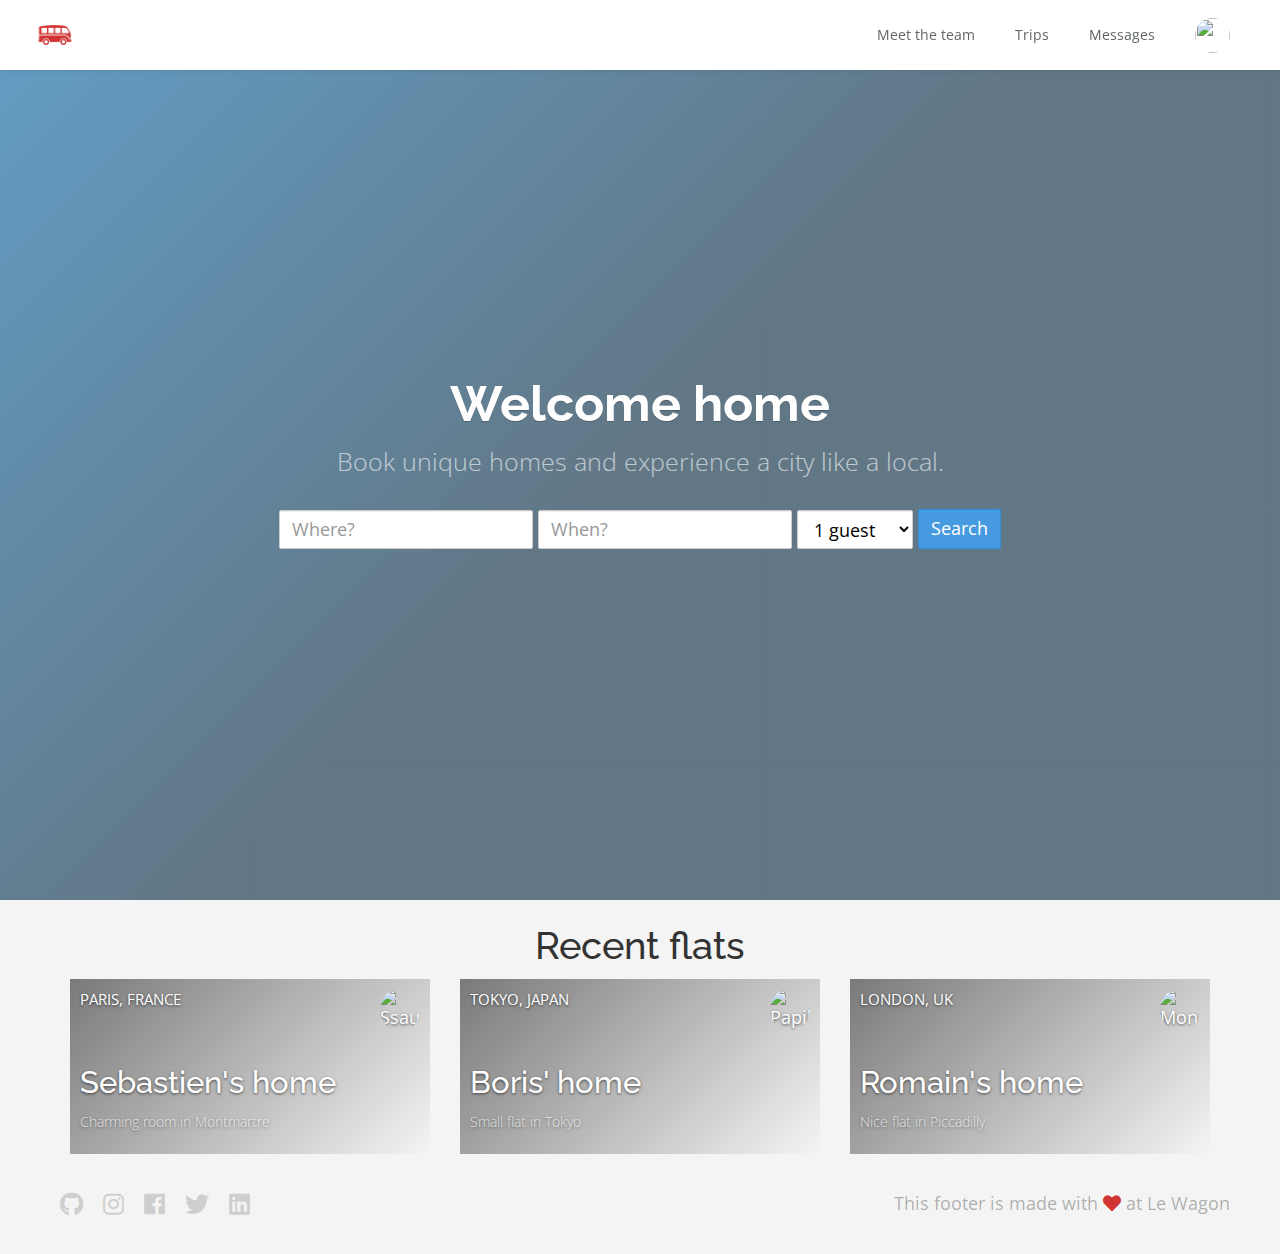
==== commit ef93a85a: "Automated commit at 2018-11-19 12:49:41 UTC by middleman-deploy 2.0.0-alpha" ====
--- a/index.html
+++ b/index.html
@@ -7,20 +7,121 @@
           content="width=device-width, initial-scale=1, shrink-to-fit=no">
     <!-- Use the title from a page's frontmatter if it has one -->
     <title>Le Wagon - Middleman</title>
-    <link href="stylesheets/application-d8451641.css" rel="stylesheet" />
+    <link href="stylesheets/application-02f96cf7.css" rel="stylesheet" />
     <script src="javascripts/application-93de88c9.js"></script>
     <link href="images/favicon-f15af148.png" rel="icon" type="image/png" />
   </head>
   <body>
-    <div id="home">
-  <div class="home-content">
-    <img src="images/logo-acc9c0ec.png" width="200" alt="Logo" />
-    <p>
-      Middleman is now running!
-    </p>
-    <p class="about">
-      <a href="about.html">More about this template</a>
-    </p>
+    <div class="navbar-wagon">
+  <!-- Logo -->
+  <a href="/" class="navbar-wagon-brand">
+    <img src="images/logo-acc9c0ec.png" id="logo" alt="Logo" />
+  </a>
+
+  <!-- Right Navigation -->
+  <div class="navbar-wagon-right hidden-xs hidden-sm">
+    <a href="about.html" class="navbar-wagon-item navbar-wagon-link">Meet the team</a>
+    <a href="" class="navbar-wagon-item navbar-wagon-link">Trips</a>
+    <a href="" class="navbar-wagon-item navbar-wagon-link">Messages</a>
+
+    <!-- Profile picture with dropdown list -->
+    <div class="navbar-wagon-item">
+      <div class="dropdown">
+        <img src="https://kitt.lewagon.com/placeholder/users/carolinalemos" class="avatar dropdown-toggle" id="navbar-wagon-menu" data-toggle="dropdown">
+        <ul class="dropdown-menu dropdown-menu-right navbar-wagon-dropdown-menu">
+          <li><a href="#">Profile</a></li>
+          <li><a href="#">Dashboard</a></li>
+          <li><a href="#">Log Out</a></li>
+        </ul>
+      </div>
+    </div>
+  </div>
+
+  <!-- Dropdown appearing on mobile only -->
+  <div class="navbar-wagon-item hidden-md hidden-lg">
+    <div class="dropdown">
+      <i class="fas fa-bars dropdown-toggle" data-toggle="dropdown" role="button"></i>
+      <ul class="dropdown-menu dropdown-menu-right navbar-wagon-dropdown-menu">
+        <li><a href="#">Host</a></li>
+        <li><a href="#">Trips</a></li>
+        <li><a href="#">Messagese</a></li>
+      </ul>
+    </div>
+  </div>
+</div>
+
+    <div class="banner" style="background-image: linear-gradient(-225deg, rgba(0,101,168,0.6) 0%, rgba(0,36,61,0.6) 50%), url('https://kitt.lewagon.com/placeholder/cities/paris');">
+  <div class="banner-content">
+    <h1>Welcome home</h1>
+    <p>Book unique homes and experience a city like a local.</p>
+    <form class="form-inline">
+      <div class="form-group">
+        <input type="text" class="form-control" id="location" placeholder="Where?">
+      </div>
+      <div class="form-group">
+        <input type="text" class="form-control" id="date" placeholder="When?">
+      </div>
+      <div class="form-group">
+        <select class="form-control" id="guests">
+          <option>1 guest</option>
+          <option>2 guests</option>
+          <option>3 guests</option>
+        </select>
+      </div>
+      <button type="submit" class="btn btn-primary">Search</button>
+    </form>
+  </div>
+</div>
+<div class="container" id="home-flats">
+  <h2 class="text-center">Recent flats</h2>
+  <div class="row">
+      <div class="col-xs-12 col-sm-6 col-md-4">
+        <div class="card" style="background-image: linear-gradient(-225deg, rgba(0,0,0,0.5) 0%, rgba(0,0,0,0) 100%), url('https://kitt.lewagon.com/placeholder/cities/paris');">
+          <div class="card-category">Paris, France</div>
+          <div class="card-description">
+            <h3>Sebastien's home</h3>
+            <p>Charming room in Montmartre</p>
+          </div>
+          <img src="https://kitt.lewagon.com/placeholder/users/ssaunier" class="card-user" alt="Ssaunier" />
+          <a href="flats/ssaunier.html" class="card-link"></a>
+        </div>
+      </div>
+      <div class="col-xs-12 col-sm-6 col-md-4">
+        <div class="card" style="background-image: linear-gradient(-225deg, rgba(0,0,0,0.5) 0%, rgba(0,0,0,0) 100%), url('https://kitt.lewagon.com/placeholder/cities/tokyo');">
+          <div class="card-category">Tokyo, Japan</div>
+          <div class="card-description">
+            <h3>Boris' home</h3>
+            <p>Small flat in Tokyo</p>
+          </div>
+          <img src="https://kitt.lewagon.com/placeholder/users/papillard" class="card-user" alt="Papillard" />
+          <a href="flats/papillard.html" class="card-link"></a>
+        </div>
+      </div>
+      <div class="col-xs-12 col-sm-6 col-md-4">
+        <div class="card" style="background-image: linear-gradient(-225deg, rgba(0,0,0,0.5) 0%, rgba(0,0,0,0) 100%), url('https://kitt.lewagon.com/placeholder/cities/london');">
+          <div class="card-category">London, UK</div>
+          <div class="card-description">
+            <h3>Romain's home</h3>
+            <p>Nice flat in Piccadilly</p>
+          </div>
+          <img src="https://kitt.lewagon.com/placeholder/users/monsieurpaillard" class="card-user" alt="Monsieurpaillard" />
+          <a href="flats/monsieurpaillard.html" class="card-link"></a>
+        </div>
+      </div>
+  </div>
+</div>
+</div>
+
+    <div class="footer">
+  <div class="footer-links">
+    <a href="#"><i class="fab fa-github"></i></a>
+    <a href="#"><i class="fab fa-instagram"></i></a>
+    <a href="#"><i class="fab fa-facebook"></i></a>
+    <a href="#"><i class="fab fa-twitter"></i></a>
+    <a href="#"><i class="fab fa-linkedin"></i></a>
+  </div>
+  <div class="footer-copyright">
+    This footer is made with <i class="fas fa-heart"></i> at Le Wagon
   </div>
 </div>
 
--- a/stylesheets/application-02f96cf7.css
+++ b/stylesheets/application-02f96cf7.css
@@ -0,0 +1,8 @@
+@import url("https://fonts.googleapis.com/css?family=Open+Sans:400,300,700|Raleway:400,100,300,700,500");/*!
+ * Bootstrap v3.3.7 (http://getbootstrap.com)
+ * Copyright 2011-2016 Twitter, Inc.
+ * Licensed under MIT (https://github.com/twbs/bootstrap/blob/master/LICENSE)
+ *//*! normalize.css v3.0.3 | MIT License | github.com/necolas/normalize.css */html{font-family:sans-serif;-ms-text-size-adjust:100%;-webkit-text-size-adjust:100%}body{margin:0}article,aside,details,figcaption,figure,footer,header,hgroup,main,menu,nav,section,summary{display:block}audio,canvas,progress,video{display:inline-block;vertical-align:baseline}audio:not([controls]){display:none;height:0}[hidden],template{display:none}a{background-color:transparent}a:active,a:hover{outline:0}abbr[title]{border-bottom:1px dotted}b,strong{font-weight:bold}dfn{font-style:italic}h1{font-size:2em;margin:0.67em 0}mark{background:#ff0;color:#000}small{font-size:80%}sub,sup{font-size:75%;line-height:0;position:relative;vertical-align:baseline}sup{top:-0.5em}sub{bottom:-0.25em}img{border:0}svg:not(:root){overflow:hidden}figure{margin:1em 40px}hr{-webkit-box-sizing:content-box;box-sizing:content-box;height:0}pre{overflow:auto}code,kbd,pre,samp{font-family:monospace, monospace;font-size:1em}button,input,optgroup,select,textarea{color:inherit;font:inherit;margin:0}button{overflow:visible}button,select{text-transform:none}button,html input[type="button"],input[type="reset"],input[type="submit"]{-webkit-appearance:button;cursor:pointer}button[disabled],html input[disabled]{cursor:default}button::-moz-focus-inner,input::-moz-focus-inner{border:0;padding:0}input{line-height:normal}input[type="checkbox"],input[type="radio"]{-webkit-box-sizing:border-box;box-sizing:border-box;padding:0}input[type="number"]::-webkit-inner-spin-button,input[type="number"]::-webkit-outer-spin-button{height:auto}input[type="search"]{-webkit-appearance:textfield;-webkit-box-sizing:content-box;box-sizing:content-box}input[type="search"]::-webkit-search-cancel-button,input[type="search"]::-webkit-search-decoration{-webkit-appearance:none}fieldset{border:1px solid #c0c0c0;margin:0 2px;padding:0.35em 0.625em 0.75em}legend{border:0;padding:0}textarea{overflow:auto}optgroup{font-weight:bold}table{border-collapse:collapse;border-spacing:0}td,th{padding:0}/*! Source: https://github.com/h5bp/html5-boilerplate/blob/master/src/css/main.css */@media print{*,*:before,*:after{background:transparent !important;color:#000 !important;-webkit-box-shadow:none !important;box-shadow:none !important;text-shadow:none !important}a,a:visited{text-decoration:underline}a[href]:after{content:" (" attr(href) ")"}abbr[title]:after{content:" (" attr(title) ")"}a[href^="#"]:after,a[href^="javascript:"]:after{content:""}pre,blockquote{border:1px solid #999;page-break-inside:avoid}thead{display:table-header-group}tr,img{page-break-inside:avoid}img{max-width:100% !important}p,h2,h3{orphans:3;widows:3}h2,h3{page-break-after:avoid}.navbar{display:none}.btn>.caret,.dropup>.btn>.caret{border-top-color:#000 !important}.label{border:1px solid #000}.table{border-collapse:collapse !important}.table td,.table th{background-color:#fff !important}.table-bordered th,.table-bordered td{border:1px solid #ddd !important}}@font-face{font-family:'Glyphicons Halflings';src:url("../assets/bootstrap/glyphicons-halflings-regular-86b6f62b.eot");src:url("../assets/bootstrap/glyphicons-halflings-regular-86b6f62b.eot?#iefix") format("embedded-opentype"),url("../assets/bootstrap/glyphicons-halflings-regular-ca35b697.woff2") format("woff2"),url("../assets/bootstrap/glyphicons-halflings-regular-278e49a8.woff") format("woff"),url("../assets/bootstrap/glyphicons-halflings-regular-44bc1850.ttf") format("truetype"),url("../assets/bootstrap/glyphicons-halflings-regular-de51a849.svg#glyphicons_halflingsregular") format("svg")}.glyphicon{position:relative;top:1px;display:inline-block;font-family:'Glyphicons Halflings';font-style:normal;font-weight:normal;line-height:1;-webkit-font-smoothing:antialiased;-moz-osx-font-smoothing:grayscale}.glyphicon-asterisk:before{content:"\002a"}.glyphicon-plus:before{content:"\002b"}.glyphicon-euro:before,.glyphicon-eur:before{content:"\20ac"}.glyphicon-minus:before{content:"\2212"}.glyphicon-cloud:before{content:"\2601"}.glyphicon-envelope:before{content:"\2709"}.glyphicon-pencil:before{content:"\270f"}.glyphicon-glass:before{content:"\e001"}.glyphicon-music:before{content:"\e002"}.glyphicon-search:before{content:"\e003"}.glyphicon-heart:before{content:"\e005"}.glyphicon-star:before{content:"\e006"}.glyphicon-star-empty:before{content:"\e007"}.glyphicon-user:before{content:"\e008"}.glyphicon-film:before{content:"\e009"}.glyphicon-th-large:before{content:"\e010"}.glyphicon-th:before{content:"\e011"}.glyphicon-th-list:before{content:"\e012"}.glyphicon-ok:before{content:"\e013"}.glyphicon-remove:before{content:"\e014"}.glyphicon-zoom-in:before{content:"\e015"}.glyphicon-zoom-out:before{content:"\e016"}.glyphicon-off:before{content:"\e017"}.glyphicon-signal:before{content:"\e018"}.glyphicon-cog:before{content:"\e019"}.glyphicon-trash:before{content:"\e020"}.glyphicon-home:before{content:"\e021"}.glyphicon-file:before{content:"\e022"}.glyphicon-time:before{content:"\e023"}.glyphicon-road:before{content:"\e024"}.glyphicon-download-alt:before{content:"\e025"}.glyphicon-download:before{content:"\e026"}.glyphicon-upload:before{content:"\e027"}.glyphicon-inbox:before{content:"\e028"}.glyphicon-play-circle:before{content:"\e029"}.glyphicon-repeat:before{content:"\e030"}.glyphicon-refresh:before{content:"\e031"}.glyphicon-list-alt:before{content:"\e032"}.glyphicon-lock:before{content:"\e033"}.glyphicon-flag:before{content:"\e034"}.glyphicon-headphones:before{content:"\e035"}.glyphicon-volume-off:before{content:"\e036"}.glyphicon-volume-down:before{content:"\e037"}.glyphicon-volume-up:before{content:"\e038"}.glyphicon-qrcode:before{content:"\e039"}.glyphicon-barcode:before{content:"\e040"}.glyphicon-tag:before{content:"\e041"}.glyphicon-tags:before{content:"\e042"}.glyphicon-book:before{content:"\e043"}.glyphicon-bookmark:before{content:"\e044"}.glyphicon-print:before{content:"\e045"}.glyphicon-camera:before{content:"\e046"}.glyphicon-font:before{content:"\e047"}.glyphicon-bold:before{content:"\e048"}.glyphicon-italic:before{content:"\e049"}.glyphicon-text-height:before{content:"\e050"}.glyphicon-text-width:before{content:"\e051"}.glyphicon-align-left:before{content:"\e052"}.glyphicon-align-center:before{content:"\e053"}.glyphicon-align-right:before{content:"\e054"}.glyphicon-align-justify:before{content:"\e055"}.glyphicon-list:before{content:"\e056"}.glyphicon-indent-left:before{content:"\e057"}.glyphicon-indent-right:before{content:"\e058"}.glyphicon-facetime-video:before{content:"\e059"}.glyphicon-picture:before{content:"\e060"}.glyphicon-map-marker:before{content:"\e062"}.glyphicon-adjust:before{content:"\e063"}.glyphicon-tint:before{content:"\e064"}.glyphicon-edit:before{content:"\e065"}.glyphicon-share:before{content:"\e066"}.glyphicon-check:before{content:"\e067"}.glyphicon-move:before{content:"\e068"}.glyphicon-step-backward:before{content:"\e069"}.glyphicon-fast-backward:before{content:"\e070"}.glyphicon-backward:before{content:"\e071"}.glyphicon-play:before{content:"\e072"}.glyphicon-pause:before{content:"\e073"}.glyphicon-stop:before{content:"\e074"}.glyphicon-forward:before{content:"\e075"}.glyphicon-fast-forward:before{content:"\e076"}.glyphicon-step-forward:before{content:"\e077"}.glyphicon-eject:before{content:"\e078"}.glyphicon-chevron-left:before{content:"\e079"}.glyphicon-chevron-right:before{content:"\e080"}.glyphicon-plus-sign:before{content:"\e081"}.glyphicon-minus-sign:before{content:"\e082"}.glyphicon-remove-sign:before{content:"\e083"}.glyphicon-ok-sign:before{content:"\e084"}.glyphicon-question-sign:before{content:"\e085"}.glyphicon-info-sign:before{content:"\e086"}.glyphicon-screenshot:before{content:"\e087"}.glyphicon-remove-circle:before{content:"\e088"}.glyphicon-ok-circle:before{content:"\e089"}.glyphicon-ban-circle:before{content:"\e090"}.glyphicon-arrow-left:before{content:"\e091"}.glyphicon-arrow-right:before{content:"\e092"}.glyphicon-arrow-up:before{content:"\e093"}.glyphicon-arrow-down:before{content:"\e094"}.glyphicon-share-alt:before{content:"\e095"}.glyphicon-resize-full:before{content:"\e096"}.glyphicon-resize-small:before{content:"\e097"}.glyphicon-exclamation-sign:before{content:"\e101"}.glyphicon-gift:before{content:"\e102"}.glyphicon-leaf:before{content:"\e103"}.glyphicon-fire:before{content:"\e104"}.glyphicon-eye-open:before{content:"\e105"}.glyphicon-eye-close:before{content:"\e106"}.glyphicon-warning-sign:before{content:"\e107"}.glyphicon-plane:before{content:"\e108"}.glyphicon-calendar:before{content:"\e109"}.glyphicon-random:before{content:"\e110"}.glyphicon-comment:before{content:"\e111"}.glyphicon-magnet:before{content:"\e112"}.glyphicon-chevron-up:before{content:"\e113"}.glyphicon-chevron-down:before{content:"\e114"}.glyphicon-retweet:before{content:"\e115"}.glyphicon-shopping-cart:before{content:"\e116"}.glyphicon-folder-close:before{content:"\e117"}.glyphicon-folder-open:before{content:"\e118"}.glyphicon-resize-vertical:before{content:"\e119"}.glyphicon-resize-horizontal:before{content:"\e120"}.glyphicon-hdd:before{content:"\e121"}.glyphicon-bullhorn:before{content:"\e122"}.glyphicon-bell:before{content:"\e123"}.glyphicon-certificate:before{content:"\e124"}.glyphicon-thumbs-up:before{content:"\e125"}.glyphicon-thumbs-down:before{content:"\e126"}.glyphicon-hand-right:before{content:"\e127"}.glyphicon-hand-left:before{content:"\e128"}.glyphicon-hand-up:before{content:"\e129"}.glyphicon-hand-down:before{content:"\e130"}.glyphicon-circle-arrow-right:before{content:"\e131"}.glyphicon-circle-arrow-left:before{content:"\e132"}.glyphicon-circle-arrow-up:before{content:"\e133"}.glyphicon-circle-arrow-down:before{content:"\e134"}.glyphicon-globe:before{content:"\e135"}.glyphicon-wrench:before{content:"\e136"}.glyphicon-tasks:before{content:"\e137"}.glyphicon-filter:before{content:"\e138"}.glyphicon-briefcase:before{content:"\e139"}.glyphicon-fullscreen:before{content:"\e140"}.glyphicon-dashboard:before{content:"\e141"}.glyphicon-paperclip:before{content:"\e142"}.glyphicon-heart-empty:before{content:"\e143"}.glyphicon-link:before{content:"\e144"}.glyphicon-phone:before{content:"\e145"}.glyphicon-pushpin:before{content:"\e146"}.glyphicon-usd:before{content:"\e148"}.glyphicon-gbp:before{content:"\e149"}.glyphicon-sort:before{content:"\e150"}.glyphicon-sort-by-alphabet:before{content:"\e151"}.glyphicon-sort-by-alphabet-alt:before{content:"\e152"}.glyphicon-sort-by-order:before{content:"\e153"}.glyphicon-sort-by-order-alt:before{content:"\e154"}.glyphicon-sort-by-attributes:before{content:"\e155"}.glyphicon-sort-by-attributes-alt:before{content:"\e156"}.glyphicon-unchecked:before{content:"\e157"}.glyphicon-expand:before{content:"\e158"}.glyphicon-collapse-down:before{content:"\e159"}.glyphicon-collapse-up:before{content:"\e160"}.glyphicon-log-in:before{content:"\e161"}.glyphicon-flash:before{content:"\e162"}.glyphicon-log-out:before{content:"\e163"}.glyphicon-new-window:before{content:"\e164"}.glyphicon-record:before{content:"\e165"}.glyphicon-save:before{content:"\e166"}.glyphicon-open:before{content:"\e167"}.glyphicon-saved:before{content:"\e168"}.glyphicon-import:before{content:"\e169"}.glyphicon-export:before{content:"\e170"}.glyphicon-send:before{content:"\e171"}.glyphicon-floppy-disk:before{content:"\e172"}.glyphicon-floppy-saved:before{content:"\e173"}.glyphicon-floppy-remove:before{content:"\e174"}.glyphicon-floppy-save:before{content:"\e175"}.glyphicon-floppy-open:before{content:"\e176"}.glyphicon-credit-card:before{content:"\e177"}.glyphicon-transfer:before{content:"\e178"}.glyphicon-cutlery:before{content:"\e179"}.glyphicon-header:before{content:"\e180"}.glyphicon-compressed:before{content:"\e181"}.glyphicon-earphone:before{content:"\e182"}.glyphicon-phone-alt:before{content:"\e183"}.glyphicon-tower:before{content:"\e184"}.glyphicon-stats:before{content:"\e185"}.glyphicon-sd-video:before{content:"\e186"}.glyphicon-hd-video:before{content:"\e187"}.glyphicon-subtitles:before{content:"\e188"}.glyphicon-sound-stereo:before{content:"\e189"}.glyphicon-sound-dolby:before{content:"\e190"}.glyphicon-sound-5-1:before{content:"\e191"}.glyphicon-sound-6-1:before{content:"\e192"}.glyphicon-sound-7-1:before{content:"\e193"}.glyphicon-copyright-mark:before{content:"\e194"}.glyphicon-registration-mark:before{content:"\e195"}.glyphicon-cloud-download:before{content:"\e197"}.glyphicon-cloud-upload:before{content:"\e198"}.glyphicon-tree-conifer:before{content:"\e199"}.glyphicon-tree-deciduous:before{content:"\e200"}.glyphicon-cd:before{content:"\e201"}.glyphicon-save-file:before{content:"\e202"}.glyphicon-open-file:before{content:"\e203"}.glyphicon-level-up:before{content:"\e204"}.glyphicon-copy:before{content:"\e205"}.glyphicon-paste:before{content:"\e206"}.glyphicon-alert:before{content:"\e209"}.glyphicon-equalizer:before{content:"\e210"}.glyphicon-king:before{content:"\e211"}.glyphicon-queen:before{content:"\e212"}.glyphicon-pawn:before{content:"\e213"}.glyphicon-bishop:before{content:"\e214"}.glyphicon-knight:before{content:"\e215"}.glyphicon-baby-formula:before{content:"\e216"}.glyphicon-tent:before{content:"\26fa"}.glyphicon-blackboard:before{content:"\e218"}.glyphicon-bed:before{content:"\e219"}.glyphicon-apple:before{content:"\f8ff"}.glyphicon-erase:before{content:"\e221"}.glyphicon-hourglass:before{content:"\231b"}.glyphicon-lamp:before{content:"\e223"}.glyphicon-duplicate:before{content:"\e224"}.glyphicon-piggy-bank:before{content:"\e225"}.glyphicon-scissors:before{content:"\e226"}.glyphicon-bitcoin:before{content:"\e227"}.glyphicon-btc:before{content:"\e227"}.glyphicon-xbt:before{content:"\e227"}.glyphicon-yen:before{content:"\00a5"}.glyphicon-jpy:before{content:"\00a5"}.glyphicon-ruble:before{content:"\20bd"}.glyphicon-rub:before{content:"\20bd"}.glyphicon-scale:before{content:"\e230"}.glyphicon-ice-lolly:before{content:"\e231"}.glyphicon-ice-lolly-tasted:before{content:"\e232"}.glyphicon-education:before{content:"\e233"}.glyphicon-option-horizontal:before{content:"\e234"}.glyphicon-option-vertical:before{content:"\e235"}.glyphicon-menu-hamburger:before{content:"\e236"}.glyphicon-modal-window:before{content:"\e237"}.glyphicon-oil:before{content:"\e238"}.glyphicon-grain:before{content:"\e239"}.glyphicon-sunglasses:before{content:"\e240"}.glyphicon-text-size:before{content:"\e241"}.glyphicon-text-color:before{content:"\e242"}.glyphicon-text-background:before{content:"\e243"}.glyphicon-object-align-top:before{content:"\e244"}.glyphicon-object-align-bottom:before{content:"\e245"}.glyphicon-object-align-horizontal:before{content:"\e246"}.glyphicon-object-align-left:before{content:"\e247"}.glyphicon-object-align-vertical:before{content:"\e248"}.glyphicon-object-align-right:before{content:"\e249"}.glyphicon-triangle-right:before{content:"\e250"}.glyphicon-triangle-left:before{content:"\e251"}.glyphicon-triangle-bottom:before{content:"\e252"}.glyphicon-triangle-top:before{content:"\e253"}.glyphicon-console:before{content:"\e254"}.glyphicon-superscript:before{content:"\e255"}.glyphicon-subscript:before{content:"\e256"}.glyphicon-menu-left:before{content:"\e257"}.glyphicon-menu-right:before{content:"\e258"}.glyphicon-menu-down:before{content:"\e259"}.glyphicon-menu-up:before{content:"\e260"}*{-webkit-box-sizing:border-box;box-sizing:border-box}*:before,*:after{-webkit-box-sizing:border-box;box-sizing:border-box}html{font-size:10px;-webkit-tap-highlight-color:transparent}body{font-family:"Open Sans", "Helvetica", "sans-serif";font-size:18px;line-height:1.42857143;color:#333333;background-color:#F4F4F4}input,button,select,textarea{font-family:inherit;font-size:inherit;line-height:inherit}a{color:#469AE0;text-decoration:none}a:hover,a:focus{color:#1f74ba;text-decoration:underline}a:focus{outline:5px auto -webkit-focus-ring-color;outline-offset:-2px}figure{margin:0}img{vertical-align:middle}.img-responsive{display:block;max-width:100%;height:auto}.img-rounded{border-radius:2px}.img-thumbnail{padding:4px;line-height:1.42857143;background-color:#F4F4F4;border:1px solid #ddd;border-radius:2px;-webkit-transition:all 0.2s ease-in-out;transition:all 0.2s ease-in-out;display:inline-block;max-width:100%;height:auto}.img-circle{border-radius:50%}hr{margin-top:25px;margin-bottom:25px;border:0;border-top:1px solid #eeeeee}.sr-only{position:absolute;width:1px;height:1px;margin:-1px;padding:0;overflow:hidden;clip:rect(0, 0, 0, 0);border:0}.sr-only-focusable:active,.sr-only-focusable:focus{position:static;width:auto;height:auto;margin:0;overflow:visible;clip:auto}[role="button"]{cursor:pointer}h1,h2,h3,h4,h5,h6,.h1,.h2,.h3,.h4,.h5,.h6{font-family:"Raleway", "Helvetica", "sans-serif";font-weight:500;line-height:1.1;color:inherit}h1 small,h1 .small,h2 small,h2 .small,h3 small,h3 .small,h4 small,h4 .small,h5 small,h5 .small,h6 small,h6 .small,.h1 small,.h1 .small,.h2 small,.h2 .small,.h3 small,.h3 .small,.h4 small,.h4 .small,.h5 small,.h5 .small,.h6 small,.h6 .small{font-weight:normal;line-height:1;color:#777777}h1,.h1,h2,.h2,h3,.h3{margin-top:25px;margin-bottom:12.5px}h1 small,h1 .small,.h1 small,.h1 .small,h2 small,h2 .small,.h2 small,.h2 .small,h3 small,h3 .small,.h3 small,.h3 .small{font-size:65%}h4,.h4,h5,.h5,h6,.h6{margin-top:12.5px;margin-bottom:12.5px}h4 small,h4 .small,.h4 small,.h4 .small,h5 small,h5 .small,.h5 small,.h5 .small,h6 small,h6 .small,.h6 small,.h6 .small{font-size:75%}h1,.h1{font-size:46px}h2,.h2{font-size:38px}h3,.h3{font-size:31px}h4,.h4{font-size:23px}h5,.h5{font-size:18px}h6,.h6{font-size:16px}p{margin:0 0 12.5px}.lead{margin-bottom:25px;font-size:20px;font-weight:300;line-height:1.4}@media (min-width: 768px){.lead{font-size:27px}}small,.small{font-size:88%}mark,.mark{background-color:#fcf8e3;padding:.2em}.text-left{text-align:left}.text-right{text-align:right}.text-center{text-align:center}.text-justify{text-align:justify}.text-nowrap{white-space:nowrap}.text-lowercase{text-transform:lowercase}.text-uppercase,.initialism{text-transform:uppercase}.text-capitalize{text-transform:capitalize}.text-muted{color:#777777}.text-primary{color:#469AE0}a.text-primary:hover,a.text-primary:focus{color:#2381d0}.text-success{color:#3c763d}a.text-success:hover,a.text-success:focus{color:#2b542c}.text-info{color:#31708f}a.text-info:hover,a.text-info:focus{color:#245269}.text-warning{color:#8a6d3b}a.text-warning:hover,a.text-warning:focus{color:#66512c}.text-danger{color:#a94442}a.text-danger:hover,a.text-danger:focus{color:#843534}.bg-primary{color:#fff}.bg-primary{background-color:#469AE0}a.bg-primary:hover,a.bg-primary:focus{background-color:#2381d0}.bg-success{background-color:#dff0d8}a.bg-success:hover,a.bg-success:focus{background-color:#c1e2b3}.bg-info{background-color:#d9edf7}a.bg-info:hover,a.bg-info:focus{background-color:#afd9ee}.bg-warning{background-color:#fcf8e3}a.bg-warning:hover,a.bg-warning:focus{background-color:#f7ecb5}.bg-danger{background-color:#f2dede}a.bg-danger:hover,a.bg-danger:focus{background-color:#e4b9b9}.page-header{padding-bottom:11.5px;margin:50px 0 25px;border-bottom:1px solid #eeeeee}ul,ol{margin-top:0;margin-bottom:12.5px}ul ul,ul ol,ol ul,ol ol{margin-bottom:0}.list-unstyled{padding-left:0;list-style:none}.list-inline{padding-left:0;list-style:none;margin-left:-5px}.list-inline>li{display:inline-block;padding-left:5px;padding-right:5px}dl{margin-top:0;margin-bottom:25px}dt,dd{line-height:1.42857143}dt{font-weight:bold}dd{margin-left:0}.dl-horizontal dd:before,.dl-horizontal dd:after{content:" ";display:table}.dl-horizontal dd:after{clear:both}@media (min-width: 768px){.dl-horizontal dt{float:left;width:160px;clear:left;text-align:right;overflow:hidden;text-overflow:ellipsis;white-space:nowrap}.dl-horizontal dd{margin-left:180px}}abbr[title],abbr[data-original-title]{cursor:help;border-bottom:1px dotted #777777}.initialism{font-size:90%}blockquote{padding:12.5px 25px;margin:0 0 25px;font-size:22.5px;border-left:5px solid #eeeeee}blockquote p:last-child,blockquote ul:last-child,blockquote ol:last-child{margin-bottom:0}blockquote footer,blockquote small,blockquote .small{display:block;font-size:80%;line-height:1.42857143;color:#777777}blockquote footer:before,blockquote small:before,blockquote .small:before{content:'\2014 \00A0'}.blockquote-reverse,blockquote.pull-right{padding-right:15px;padding-left:0;border-right:5px solid #eeeeee;border-left:0;text-align:right}.blockquote-reverse footer:before,.blockquote-reverse small:before,.blockquote-reverse .small:before,blockquote.pull-right footer:before,blockquote.pull-right small:before,blockquote.pull-right .small:before{content:''}.blockquote-reverse footer:after,.blockquote-reverse small:after,.blockquote-reverse .small:after,blockquote.pull-right footer:after,blockquote.pull-right small:after,blockquote.pull-right .small:after{content:'\00A0 \2014'}address{margin-bottom:25px;font-style:normal;line-height:1.42857143}code,kbd,pre,samp{font-family:Menlo, Monaco, Consolas, "Courier New", monospace}code{padding:2px 4px;font-size:90%;color:#c7254e;background-color:#f9f2f4;border-radius:2px}kbd{padding:2px 4px;font-size:90%;color:#fff;background-color:#333;border-radius:2px;-webkit-box-shadow:inset 0 -1px 0 rgba(0,0,0,0.25);box-shadow:inset 0 -1px 0 rgba(0,0,0,0.25)}kbd kbd{padding:0;font-size:100%;font-weight:bold;-webkit-box-shadow:none;box-shadow:none}pre{display:block;padding:12px;margin:0 0 12.5px;font-size:17px;line-height:1.42857143;word-break:break-all;word-wrap:break-word;color:#333333;background-color:#f5f5f5;border:1px solid #ccc;border-radius:2px}pre code{padding:0;font-size:inherit;color:inherit;white-space:pre-wrap;background-color:transparent;border-radius:0}.pre-scrollable{max-height:340px;overflow-y:scroll}.container{margin-right:auto;margin-left:auto;padding-left:15px;padding-right:15px}.container:before,.container:after{content:" ";display:table}.container:after{clear:both}@media (min-width: 768px){.container{width:750px}}@media (min-width: 992px){.container{width:970px}}@media (min-width: 1200px){.container{width:1170px}}.container-fluid{margin-right:auto;margin-left:auto;padding-left:15px;padding-right:15px}.container-fluid:before,.container-fluid:after{content:" ";display:table}.container-fluid:after{clear:both}.row{margin-left:-15px;margin-right:-15px}.row:before,.row:after{content:" ";display:table}.row:after{clear:both}.col-xs-1,.col-sm-1,.col-md-1,.col-lg-1,.col-xs-2,.col-sm-2,.col-md-2,.col-lg-2,.col-xs-3,.col-sm-3,.col-md-3,.col-lg-3,.col-xs-4,.col-sm-4,.col-md-4,.col-lg-4,.col-xs-5,.col-sm-5,.col-md-5,.col-lg-5,.col-xs-6,.col-sm-6,.col-md-6,.col-lg-6,.col-xs-7,.col-sm-7,.col-md-7,.col-lg-7,.col-xs-8,.col-sm-8,.col-md-8,.col-lg-8,.col-xs-9,.col-sm-9,.col-md-9,.col-lg-9,.col-xs-10,.col-sm-10,.col-md-10,.col-lg-10,.col-xs-11,.col-sm-11,.col-md-11,.col-lg-11,.col-xs-12,.col-sm-12,.col-md-12,.col-lg-12{position:relative;min-height:1px;padding-left:15px;padding-right:15px}.col-xs-1,.col-xs-2,.col-xs-3,.col-xs-4,.col-xs-5,.col-xs-6,.col-xs-7,.col-xs-8,.col-xs-9,.col-xs-10,.col-xs-11,.col-xs-12{float:left}.col-xs-1{width:8.33333333%}.col-xs-2{width:16.66666667%}.col-xs-3{width:25%}.col-xs-4{width:33.33333333%}.col-xs-5{width:41.66666667%}.col-xs-6{width:50%}.col-xs-7{width:58.33333333%}.col-xs-8{width:66.66666667%}.col-xs-9{width:75%}.col-xs-10{width:83.33333333%}.col-xs-11{width:91.66666667%}.col-xs-12{width:100%}.col-xs-pull-0{right:auto}.col-xs-pull-1{right:8.33333333%}.col-xs-pull-2{right:16.66666667%}.col-xs-pull-3{right:25%}.col-xs-pull-4{right:33.33333333%}.col-xs-pull-5{right:41.66666667%}.col-xs-pull-6{right:50%}.col-xs-pull-7{right:58.33333333%}.col-xs-pull-8{right:66.66666667%}.col-xs-pull-9{right:75%}.col-xs-pull-10{right:83.33333333%}.col-xs-pull-11{right:91.66666667%}.col-xs-pull-12{right:100%}.col-xs-push-0{left:auto}.col-xs-push-1{left:8.33333333%}.col-xs-push-2{left:16.66666667%}.col-xs-push-3{left:25%}.col-xs-push-4{left:33.33333333%}.col-xs-push-5{left:41.66666667%}.col-xs-push-6{left:50%}.col-xs-push-7{left:58.33333333%}.col-xs-push-8{left:66.66666667%}.col-xs-push-9{left:75%}.col-xs-push-10{left:83.33333333%}.col-xs-push-11{left:91.66666667%}.col-xs-push-12{left:100%}.col-xs-offset-0{margin-left:0%}.col-xs-offset-1{margin-left:8.33333333%}.col-xs-offset-2{margin-left:16.66666667%}.col-xs-offset-3{margin-left:25%}.col-xs-offset-4{margin-left:33.33333333%}.col-xs-offset-5{margin-left:41.66666667%}.col-xs-offset-6{margin-left:50%}.col-xs-offset-7{margin-left:58.33333333%}.col-xs-offset-8{margin-left:66.66666667%}.col-xs-offset-9{margin-left:75%}.col-xs-offset-10{margin-left:83.33333333%}.col-xs-offset-11{margin-left:91.66666667%}.col-xs-offset-12{margin-left:100%}@media (min-width: 768px){.col-sm-1,.col-sm-2,.col-sm-3,.col-sm-4,.col-sm-5,.col-sm-6,.col-sm-7,.col-sm-8,.col-sm-9,.col-sm-10,.col-sm-11,.col-sm-12{float:left}.col-sm-1{width:8.33333333%}.col-sm-2{width:16.66666667%}.col-sm-3{width:25%}.col-sm-4{width:33.33333333%}.col-sm-5{width:41.66666667%}.col-sm-6{width:50%}.col-sm-7{width:58.33333333%}.col-sm-8{width:66.66666667%}.col-sm-9{width:75%}.col-sm-10{width:83.33333333%}.col-sm-11{width:91.66666667%}.col-sm-12{width:100%}.col-sm-pull-0{right:auto}.col-sm-pull-1{right:8.33333333%}.col-sm-pull-2{right:16.66666667%}.col-sm-pull-3{right:25%}.col-sm-pull-4{right:33.33333333%}.col-sm-pull-5{right:41.66666667%}.col-sm-pull-6{right:50%}.col-sm-pull-7{right:58.33333333%}.col-sm-pull-8{right:66.66666667%}.col-sm-pull-9{right:75%}.col-sm-pull-10{right:83.33333333%}.col-sm-pull-11{right:91.66666667%}.col-sm-pull-12{right:100%}.col-sm-push-0{left:auto}.col-sm-push-1{left:8.33333333%}.col-sm-push-2{left:16.66666667%}.col-sm-push-3{left:25%}.col-sm-push-4{left:33.33333333%}.col-sm-push-5{left:41.66666667%}.col-sm-push-6{left:50%}.col-sm-push-7{left:58.33333333%}.col-sm-push-8{left:66.66666667%}.col-sm-push-9{left:75%}.col-sm-push-10{left:83.33333333%}.col-sm-push-11{left:91.66666667%}.col-sm-push-12{left:100%}.col-sm-offset-0{margin-left:0%}.col-sm-offset-1{margin-left:8.33333333%}.col-sm-offset-2{margin-left:16.66666667%}.col-sm-offset-3{margin-left:25%}.col-sm-offset-4{margin-left:33.33333333%}.col-sm-offset-5{margin-left:41.66666667%}.col-sm-offset-6{margin-left:50%}.col-sm-offset-7{margin-left:58.33333333%}.col-sm-offset-8{margin-left:66.66666667%}.col-sm-offset-9{margin-left:75%}.col-sm-offset-10{margin-left:83.33333333%}.col-sm-offset-11{margin-left:91.66666667%}.col-sm-offset-12{margin-left:100%}}@media (min-width: 992px){.col-md-1,.col-md-2,.col-md-3,.col-md-4,.col-md-5,.col-md-6,.col-md-7,.col-md-8,.col-md-9,.col-md-10,.col-md-11,.col-md-12{float:left}.col-md-1{width:8.33333333%}.col-md-2{width:16.66666667%}.col-md-3{width:25%}.col-md-4{width:33.33333333%}.col-md-5{width:41.66666667%}.col-md-6{width:50%}.col-md-7{width:58.33333333%}.col-md-8{width:66.66666667%}.col-md-9{width:75%}.col-md-10{width:83.33333333%}.col-md-11{width:91.66666667%}.col-md-12{width:100%}.col-md-pull-0{right:auto}.col-md-pull-1{right:8.33333333%}.col-md-pull-2{right:16.66666667%}.col-md-pull-3{right:25%}.col-md-pull-4{right:33.33333333%}.col-md-pull-5{right:41.66666667%}.col-md-pull-6{right:50%}.col-md-pull-7{right:58.33333333%}.col-md-pull-8{right:66.66666667%}.col-md-pull-9{right:75%}.col-md-pull-10{right:83.33333333%}.col-md-pull-11{right:91.66666667%}.col-md-pull-12{right:100%}.col-md-push-0{left:auto}.col-md-push-1{left:8.33333333%}.col-md-push-2{left:16.66666667%}.col-md-push-3{left:25%}.col-md-push-4{left:33.33333333%}.col-md-push-5{left:41.66666667%}.col-md-push-6{left:50%}.col-md-push-7{left:58.33333333%}.col-md-push-8{left:66.66666667%}.col-md-push-9{left:75%}.col-md-push-10{left:83.33333333%}.col-md-push-11{left:91.66666667%}.col-md-push-12{left:100%}.col-md-offset-0{margin-left:0%}.col-md-offset-1{margin-left:8.33333333%}.col-md-offset-2{margin-left:16.66666667%}.col-md-offset-3{margin-left:25%}.col-md-offset-4{margin-left:33.33333333%}.col-md-offset-5{margin-left:41.66666667%}.col-md-offset-6{margin-left:50%}.col-md-offset-7{margin-left:58.33333333%}.col-md-offset-8{margin-left:66.66666667%}.col-md-offset-9{margin-left:75%}.col-md-offset-10{margin-left:83.33333333%}.col-md-offset-11{margin-left:91.66666667%}.col-md-offset-12{margin-left:100%}}@media (min-width: 1200px){.col-lg-1,.col-lg-2,.col-lg-3,.col-lg-4,.col-lg-5,.col-lg-6,.col-lg-7,.col-lg-8,.col-lg-9,.col-lg-10,.col-lg-11,.col-lg-12{float:left}.col-lg-1{width:8.33333333%}.col-lg-2{width:16.66666667%}.col-lg-3{width:25%}.col-lg-4{width:33.33333333%}.col-lg-5{width:41.66666667%}.col-lg-6{width:50%}.col-lg-7{width:58.33333333%}.col-lg-8{width:66.66666667%}.col-lg-9{width:75%}.col-lg-10{width:83.33333333%}.col-lg-11{width:91.66666667%}.col-lg-12{width:100%}.col-lg-pull-0{right:auto}.col-lg-pull-1{right:8.33333333%}.col-lg-pull-2{right:16.66666667%}.col-lg-pull-3{right:25%}.col-lg-pull-4{right:33.33333333%}.col-lg-pull-5{right:41.66666667%}.col-lg-pull-6{right:50%}.col-lg-pull-7{right:58.33333333%}.col-lg-pull-8{right:66.66666667%}.col-lg-pull-9{right:75%}.col-lg-pull-10{right:83.33333333%}.col-lg-pull-11{right:91.66666667%}.col-lg-pull-12{right:100%}.col-lg-push-0{left:auto}.col-lg-push-1{left:8.33333333%}.col-lg-push-2{left:16.66666667%}.col-lg-push-3{left:25%}.col-lg-push-4{left:33.33333333%}.col-lg-push-5{left:41.66666667%}.col-lg-push-6{left:50%}.col-lg-push-7{left:58.33333333%}.col-lg-push-8{left:66.66666667%}.col-lg-push-9{left:75%}.col-lg-push-10{left:83.33333333%}.col-lg-push-11{left:91.66666667%}.col-lg-push-12{left:100%}.col-lg-offset-0{margin-left:0%}.col-lg-offset-1{margin-left:8.33333333%}.col-lg-offset-2{margin-left:16.66666667%}.col-lg-offset-3{margin-left:25%}.col-lg-offset-4{margin-left:33.33333333%}.col-lg-offset-5{margin-left:41.66666667%}.col-lg-offset-6{margin-left:50%}.col-lg-offset-7{margin-left:58.33333333%}.col-lg-offset-8{margin-left:66.66666667%}.col-lg-offset-9{margin-left:75%}.col-lg-offset-10{margin-left:83.33333333%}.col-lg-offset-11{margin-left:91.66666667%}.col-lg-offset-12{margin-left:100%}}table{background-color:transparent}caption{padding-top:8px;padding-bottom:8px;color:#777777;text-align:left}th{text-align:left}.table{width:100%;max-width:100%;margin-bottom:25px}.table>thead>tr>th,.table>thead>tr>td,.table>tbody>tr>th,.table>tbody>tr>td,.table>tfoot>tr>th,.table>tfoot>tr>td{padding:8px;line-height:1.42857143;vertical-align:top;border-top:1px solid #ddd}.table>thead>tr>th{vertical-align:bottom;border-bottom:2px solid #ddd}.table>caption+thead>tr:first-child>th,.table>caption+thead>tr:first-child>td,.table>colgroup+thead>tr:first-child>th,.table>colgroup+thead>tr:first-child>td,.table>thead:first-child>tr:first-child>th,.table>thead:first-child>tr:first-child>td{border-top:0}.table>tbody+tbody{border-top:2px solid #ddd}.table .table{background-color:#F4F4F4}.table-condensed>thead>tr>th,.table-condensed>thead>tr>td,.table-condensed>tbody>tr>th,.table-condensed>tbody>tr>td,.table-condensed>tfoot>tr>th,.table-condensed>tfoot>tr>td{padding:5px}.table-bordered{border:1px solid #ddd}.table-bordered>thead>tr>th,.table-bordered>thead>tr>td,.table-bordered>tbody>tr>th,.table-bordered>tbody>tr>td,.table-bordered>tfoot>tr>th,.table-bordered>tfoot>tr>td{border:1px solid #ddd}.table-bordered>thead>tr>th,.table-bordered>thead>tr>td{border-bottom-width:2px}.table-striped>tbody>tr:nth-of-type(odd){background-color:#f9f9f9}.table-hover>tbody>tr:hover{background-color:#f5f5f5}table col[class*="col-"]{position:static;float:none;display:table-column}table td[class*="col-"],table th[class*="col-"]{position:static;float:none;display:table-cell}.table>thead>tr>td.active,.table>thead>tr>th.active,.table>thead>tr.active>td,.table>thead>tr.active>th,.table>tbody>tr>td.active,.table>tbody>tr>th.active,.table>tbody>tr.active>td,.table>tbody>tr.active>th,.table>tfoot>tr>td.active,.table>tfoot>tr>th.active,.table>tfoot>tr.active>td,.table>tfoot>tr.active>th{background-color:#f5f5f5}.table-hover>tbody>tr>td.active:hover,.table-hover>tbody>tr>th.active:hover,.table-hover>tbody>tr.active:hover>td,.table-hover>tbody>tr:hover>.active,.table-hover>tbody>tr.active:hover>th{background-color:#e8e8e8}.table>thead>tr>td.success,.table>thead>tr>th.success,.table>thead>tr.success>td,.table>thead>tr.success>th,.table>tbody>tr>td.success,.table>tbody>tr>th.success,.table>tbody>tr.success>td,.table>tbody>tr.success>th,.table>tfoot>tr>td.success,.table>tfoot>tr>th.success,.table>tfoot>tr.success>td,.table>tfoot>tr.success>th{background-color:#dff0d8}.table-hover>tbody>tr>td.success:hover,.table-hover>tbody>tr>th.success:hover,.table-hover>tbody>tr.success:hover>td,.table-hover>tbody>tr:hover>.success,.table-hover>tbody>tr.success:hover>th{background-color:#d0e9c6}.table>thead>tr>td.info,.table>thead>tr>th.info,.table>thead>tr.info>td,.table>thead>tr.info>th,.table>tbody>tr>td.info,.table>tbody>tr>th.info,.table>tbody>tr.info>td,.table>tbody>tr.info>th,.table>tfoot>tr>td.info,.table>tfoot>tr>th.info,.table>tfoot>tr.info>td,.table>tfoot>tr.info>th{background-color:#d9edf7}.table-hover>tbody>tr>td.info:hover,.table-hover>tbody>tr>th.info:hover,.table-hover>tbody>tr.info:hover>td,.table-hover>tbody>tr:hover>.info,.table-hover>tbody>tr.info:hover>th{background-color:#c4e3f3}.table>thead>tr>td.warning,.table>thead>tr>th.warning,.table>thead>tr.warning>td,.table>thead>tr.warning>th,.table>tbody>tr>td.warning,.table>tbody>tr>th.warning,.table>tbody>tr.warning>td,.table>tbody>tr.warning>th,.table>tfoot>tr>td.warning,.table>tfoot>tr>th.warning,.table>tfoot>tr.warning>td,.table>tfoot>tr.warning>th{background-color:#fcf8e3}.table-hover>tbody>tr>td.warning:hover,.table-hover>tbody>tr>th.warning:hover,.table-hover>tbody>tr.warning:hover>td,.table-hover>tbody>tr:hover>.warning,.table-hover>tbody>tr.warning:hover>th{background-color:#faf2cc}.table>thead>tr>td.danger,.table>thead>tr>th.danger,.table>thead>tr.danger>td,.table>thead>tr.danger>th,.table>tbody>tr>td.danger,.table>tbody>tr>th.danger,.table>tbody>tr.danger>td,.table>tbody>tr.danger>th,.table>tfoot>tr>td.danger,.table>tfoot>tr>th.danger,.table>tfoot>tr.danger>td,.table>tfoot>tr.danger>th{background-color:#f2dede}.table-hover>tbody>tr>td.danger:hover,.table-hover>tbody>tr>th.danger:hover,.table-hover>tbody>tr.danger:hover>td,.table-hover>tbody>tr:hover>.danger,.table-hover>tbody>tr.danger:hover>th{background-color:#ebcccc}.table-responsive{overflow-x:auto;min-height:0.01%}@media screen and (max-width: 767px){.table-responsive{width:100%;margin-bottom:18.75px;overflow-y:hidden;-ms-overflow-style:-ms-autohiding-scrollbar;border:1px solid #ddd}.table-responsive>.table{margin-bottom:0}.table-responsive>.table>thead>tr>th,.table-responsive>.table>thead>tr>td,.table-responsive>.table>tbody>tr>th,.table-responsive>.table>tbody>tr>td,.table-responsive>.table>tfoot>tr>th,.table-responsive>.table>tfoot>tr>td{white-space:nowrap}.table-responsive>.table-bordered{border:0}.table-responsive>.table-bordered>thead>tr>th:first-child,.table-responsive>.table-bordered>thead>tr>td:first-child,.table-responsive>.table-bordered>tbody>tr>th:first-child,.table-responsive>.table-bordered>tbody>tr>td:first-child,.table-responsive>.table-bordered>tfoot>tr>th:first-child,.table-responsive>.table-bordered>tfoot>tr>td:first-child{border-left:0}.table-responsive>.table-bordered>thead>tr>th:last-child,.table-responsive>.table-bordered>thead>tr>td:last-child,.table-responsive>.table-bordered>tbody>tr>th:last-child,.table-responsive>.table-bordered>tbody>tr>td:last-child,.table-responsive>.table-bordered>tfoot>tr>th:last-child,.table-responsive>.table-bordered>tfoot>tr>td:last-child{border-right:0}.table-responsive>.table-bordered>tbody>tr:last-child>th,.table-responsive>.table-bordered>tbody>tr:last-child>td,.table-responsive>.table-bordered>tfoot>tr:last-child>th,.table-responsive>.table-bordered>tfoot>tr:last-child>td{border-bottom:0}}fieldset{padding:0;margin:0;border:0;min-width:0}legend{display:block;width:100%;padding:0;margin-bottom:25px;font-size:27px;line-height:inherit;color:#333333;border:0;border-bottom:1px solid #e5e5e5}label{display:inline-block;max-width:100%;margin-bottom:5px;font-weight:bold}input[type="search"]{-webkit-box-sizing:border-box;box-sizing:border-box}input[type="radio"],input[type="checkbox"]{margin:4px 0 0;margin-top:1px \9;line-height:normal}input[type="file"]{display:block}input[type="range"]{display:block;width:100%}select[multiple],select[size]{height:auto}input[type="file"]:focus,input[type="radio"]:focus,input[type="checkbox"]:focus{outline:5px auto -webkit-focus-ring-color;outline-offset:-2px}output{display:block;padding-top:7px;font-size:18px;line-height:1.42857143;color:#000000}.form-control{display:block;width:100%;height:39px;padding:6px 12px;font-size:18px;line-height:1.42857143;color:#000000;background-color:#fff;background-image:none;border:1px solid #ccc;border-radius:2px;-webkit-box-shadow:inset 0 1px 1px rgba(0,0,0,0.075);box-shadow:inset 0 1px 1px rgba(0,0,0,0.075);-webkit-transition:border-color ease-in-out 0.15s, box-shadow ease-in-out 0.15s;-webkit-transition:border-color ease-in-out 0.15s, -webkit-box-shadow ease-in-out 0.15s;transition:border-color ease-in-out 0.15s, -webkit-box-shadow ease-in-out 0.15s;transition:border-color ease-in-out 0.15s, box-shadow ease-in-out 0.15s;transition:border-color ease-in-out 0.15s, box-shadow ease-in-out 0.15s, -webkit-box-shadow ease-in-out 0.15s}.form-control:focus{border-color:#66afe9;outline:0;-webkit-box-shadow:inset 0 1px 1px rgba(0,0,0,0.075),0 0 8px rgba(102,175,233,0.6);box-shadow:inset 0 1px 1px rgba(0,0,0,0.075),0 0 8px rgba(102,175,233,0.6)}.form-control::-moz-placeholder{color:#999;opacity:1}.form-control:-ms-input-placeholder{color:#999}.form-control::-webkit-input-placeholder{color:#999}.form-control::-ms-expand{border:0;background-color:transparent}.form-control[disabled],.form-control[readonly],fieldset[disabled] .form-control{background-color:#eeeeee;opacity:1}.form-control[disabled],fieldset[disabled] .form-control{cursor:not-allowed}textarea.form-control{height:auto}input[type="search"]{-webkit-appearance:none}@media screen and (-webkit-min-device-pixel-ratio: 0){input[type="date"].form-control,input[type="time"].form-control,input[type="datetime-local"].form-control,input[type="month"].form-control{line-height:39px}input[type="date"].input-sm,.input-group-sm>input[type="date"].form-control,.input-group-sm>input[type="date"].input-group-addon,.input-group-sm>.input-group-btn>input[type="date"].btn,.input-group-sm input[type="date"],input[type="time"].input-sm,.input-group-sm>input[type="time"].form-control,.input-group-sm>input[type="time"].input-group-addon,.input-group-sm>.input-group-btn>input[type="time"].btn,.input-group-sm input[type="time"],input[type="datetime-local"].input-sm,.input-group-sm>input[type="datetime-local"].form-control,.input-group-sm>input[type="datetime-local"].input-group-addon,.input-group-sm>.input-group-btn>input[type="datetime-local"].btn,.input-group-sm input[type="datetime-local"],input[type="month"].input-sm,.input-group-sm>input[type="month"].form-control,.input-group-sm>input[type="month"].input-group-addon,.input-group-sm>.input-group-btn>input[type="month"].btn,.input-group-sm input[type="month"]{line-height:36px}input[type="date"].input-lg,.input-group-lg>input[type="date"].form-control,.input-group-lg>input[type="date"].input-group-addon,.input-group-lg>.input-group-btn>input[type="date"].btn,.input-group-lg input[type="date"],input[type="time"].input-lg,.input-group-lg>input[type="time"].form-control,.input-group-lg>input[type="time"].input-group-addon,.input-group-lg>.input-group-btn>input[type="time"].btn,.input-group-lg input[type="time"],input[type="datetime-local"].input-lg,.input-group-lg>input[type="datetime-local"].form-control,.input-group-lg>input[type="datetime-local"].input-group-addon,.input-group-lg>.input-group-btn>input[type="datetime-local"].btn,.input-group-lg input[type="datetime-local"],input[type="month"].input-lg,.input-group-lg>input[type="month"].form-control,.input-group-lg>input[type="month"].input-group-addon,.input-group-lg>.input-group-btn>input[type="month"].btn,.input-group-lg input[type="month"]{line-height:53px}}.form-group{margin-bottom:15px}.radio,.checkbox{position:relative;display:block;margin-top:10px;margin-bottom:10px}.radio label,.checkbox label{min-height:25px;padding-left:20px;margin-bottom:0;font-weight:normal;cursor:pointer}.radio input[type="radio"],.radio-inline input[type="radio"],.checkbox input[type="checkbox"],.checkbox-inline input[type="checkbox"]{position:absolute;margin-left:-20px;margin-top:4px \9}.radio+.radio,.checkbox+.checkbox{margin-top:-5px}.radio-inline,.checkbox-inline{position:relative;display:inline-block;padding-left:20px;margin-bottom:0;vertical-align:middle;font-weight:normal;cursor:pointer}.radio-inline+.radio-inline,.checkbox-inline+.checkbox-inline{margin-top:0;margin-left:10px}input[type="radio"][disabled],input[type="radio"].disabled,fieldset[disabled] input[type="radio"],input[type="checkbox"][disabled],input[type="checkbox"].disabled,fieldset[disabled] input[type="checkbox"]{cursor:not-allowed}.radio-inline.disabled,fieldset[disabled] .radio-inline,.checkbox-inline.disabled,fieldset[disabled] .checkbox-inline{cursor:not-allowed}.radio.disabled label,fieldset[disabled] .radio label,.checkbox.disabled label,fieldset[disabled] .checkbox label{cursor:not-allowed}.form-control-static{padding-top:7px;padding-bottom:7px;margin-bottom:0;min-height:43px}.form-control-static.input-lg,.input-group-lg>.form-control-static.form-control,.input-group-lg>.form-control-static.input-group-addon,.input-group-lg>.input-group-btn>.form-control-static.btn,.form-control-static.input-sm,.input-group-sm>.form-control-static.form-control,.input-group-sm>.form-control-static.input-group-addon,.input-group-sm>.input-group-btn>.form-control-static.btn{padding-left:0;padding-right:0}.input-sm,.input-group-sm>.form-control,.input-group-sm>.input-group-addon,.input-group-sm>.input-group-btn>.btn{height:36px;padding:5px 10px;font-size:16px;line-height:1.5;border-radius:2px}select.input-sm,.input-group-sm>select.form-control,.input-group-sm>select.input-group-addon,.input-group-sm>.input-group-btn>select.btn{height:36px;line-height:36px}textarea.input-sm,.input-group-sm>textarea.form-control,.input-group-sm>textarea.input-group-addon,.input-group-sm>.input-group-btn>textarea.btn,select[multiple].input-sm,.input-group-sm>select[multiple].form-control,.input-group-sm>select[multiple].input-group-addon,.input-group-sm>.input-group-btn>select[multiple].btn{height:auto}.form-group-sm .form-control{height:36px;padding:5px 10px;font-size:16px;line-height:1.5;border-radius:2px}.form-group-sm select.form-control{height:36px;line-height:36px}.form-group-sm textarea.form-control,.form-group-sm select[multiple].form-control{height:auto}.form-group-sm .form-control-static{height:36px;min-height:41px;padding:6px 10px;font-size:16px;line-height:1.5}.input-lg,.input-group-lg>.form-control,.input-group-lg>.input-group-addon,.input-group-lg>.input-group-btn>.btn{height:53px;padding:10px 16px;font-size:23px;line-height:1.3333333;border-radius:2px}select.input-lg,.input-group-lg>select.form-control,.input-group-lg>select.input-group-addon,.input-group-lg>.input-group-btn>select.btn{height:53px;line-height:53px}textarea.input-lg,.input-group-lg>textarea.form-control,.input-group-lg>textarea.input-group-addon,.input-group-lg>.input-group-btn>textarea.btn,select[multiple].input-lg,.input-group-lg>select[multiple].form-control,.input-group-lg>select[multiple].input-group-addon,.input-group-lg>.input-group-btn>select[multiple].btn{height:auto}.form-group-lg .form-control{height:53px;padding:10px 16px;font-size:23px;line-height:1.3333333;border-radius:2px}.form-group-lg select.form-control{height:53px;line-height:53px}.form-group-lg textarea.form-control,.form-group-lg select[multiple].form-control{height:auto}.form-group-lg .form-control-static{height:53px;min-height:48px;padding:11px 16px;font-size:23px;line-height:1.3333333}.has-feedback{position:relative}.has-feedback .form-control{padding-right:48.75px}.form-control-feedback{position:absolute;top:0;right:0;z-index:2;display:block;width:39px;height:39px;line-height:39px;text-align:center;pointer-events:none}.input-lg+.form-control-feedback,.input-group-lg>.form-control+.form-control-feedback,.input-group-lg>.input-group-addon+.form-control-feedback,.input-group-lg>.input-group-btn>.btn+.form-control-feedback,.input-group-lg+.form-control-feedback,.form-group-lg .form-control+.form-control-feedback{width:53px;height:53px;line-height:53px}.input-sm+.form-control-feedback,.input-group-sm>.form-control+.form-control-feedback,.input-group-sm>.input-group-addon+.form-control-feedback,.input-group-sm>.input-group-btn>.btn+.form-control-feedback,.input-group-sm+.form-control-feedback,.form-group-sm .form-control+.form-control-feedback{width:36px;height:36px;line-height:36px}.has-success .help-block,.has-success .control-label,.has-success .radio,.has-success .checkbox,.has-success .radio-inline,.has-success .checkbox-inline,.has-success.radio label,.has-success.checkbox label,.has-success.radio-inline label,.has-success.checkbox-inline label{color:#3c763d}.has-success .form-control{border-color:#3c763d;-webkit-box-shadow:inset 0 1px 1px rgba(0,0,0,0.075);box-shadow:inset 0 1px 1px rgba(0,0,0,0.075)}.has-success .form-control:focus{border-color:#2b542c;-webkit-box-shadow:inset 0 1px 1px rgba(0,0,0,0.075),0 0 6px #67b168;box-shadow:inset 0 1px 1px rgba(0,0,0,0.075),0 0 6px #67b168}.has-success .input-group-addon{color:#3c763d;border-color:#3c763d;background-color:#dff0d8}.has-success .form-control-feedback{color:#3c763d}.has-warning .help-block,.has-warning .control-label,.has-warning .radio,.has-warning .checkbox,.has-warning .radio-inline,.has-warning .checkbox-inline,.has-warning.radio label,.has-warning.checkbox label,.has-warning.radio-inline label,.has-warning.checkbox-inline label{color:#8a6d3b}.has-warning .form-control{border-color:#8a6d3b;-webkit-box-shadow:inset 0 1px 1px rgba(0,0,0,0.075);box-shadow:inset 0 1px 1px rgba(0,0,0,0.075)}.has-warning .form-control:focus{border-color:#66512c;-webkit-box-shadow:inset 0 1px 1px rgba(0,0,0,0.075),0 0 6px #c0a16b;box-shadow:inset 0 1px 1px rgba(0,0,0,0.075),0 0 6px #c0a16b}.has-warning .input-group-addon{color:#8a6d3b;border-color:#8a6d3b;background-color:#fcf8e3}.has-warning .form-control-feedback{color:#8a6d3b}.has-error .help-block,.has-error .control-label,.has-error .radio,.has-error .checkbox,.has-error .radio-inline,.has-error .checkbox-inline,.has-error.radio label,.has-error.checkbox label,.has-error.radio-inline label,.has-error.checkbox-inline label{color:#a94442}.has-error .form-control{border-color:#a94442;-webkit-box-shadow:inset 0 1px 1px rgba(0,0,0,0.075);box-shadow:inset 0 1px 1px rgba(0,0,0,0.075)}.has-error .form-control:focus{border-color:#843534;-webkit-box-shadow:inset 0 1px 1px rgba(0,0,0,0.075),0 0 6px #ce8483;box-shadow:inset 0 1px 1px rgba(0,0,0,0.075),0 0 6px #ce8483}.has-error .input-group-addon{color:#a94442;border-color:#a94442;background-color:#f2dede}.has-error .form-control-feedback{color:#a94442}.has-feedback label ~ .form-control-feedback{top:30px}.has-feedback label.sr-only ~ .form-control-feedback{top:0}.help-block{display:block;margin-top:5px;margin-bottom:10px;color:#737373}@media (min-width: 768px){.form-inline .form-group{display:inline-block;margin-bottom:0;vertical-align:middle}.form-inline .form-control{display:inline-block;width:auto;vertical-align:middle}.form-inline .form-control-static{display:inline-block}.form-inline .input-group{display:inline-table;vertical-align:middle}.form-inline .input-group .input-group-addon,.form-inline .input-group .input-group-btn,.form-inline .input-group .form-control{width:auto}.form-inline .input-group>.form-control{width:100%}.form-inline .control-label{margin-bottom:0;vertical-align:middle}.form-inline .radio,.form-inline .checkbox{display:inline-block;margin-top:0;margin-bottom:0;vertical-align:middle}.form-inline .radio label,.form-inline .checkbox label{padding-left:0}.form-inline .radio input[type="radio"],.form-inline .checkbox input[type="checkbox"]{position:relative;margin-left:0}.form-inline .has-feedback .form-control-feedback{top:0}}.form-horizontal .radio,.form-horizontal .checkbox,.form-horizontal .radio-inline,.form-horizontal .checkbox-inline{margin-top:0;margin-bottom:0;padding-top:7px}.form-horizontal .radio,.form-horizontal .checkbox{min-height:32px}.form-horizontal .form-group{margin-left:-15px;margin-right:-15px}.form-horizontal .form-group:before,.form-horizontal .form-group:after{content:" ";display:table}.form-horizontal .form-group:after{clear:both}@media (min-width: 768px){.form-horizontal .control-label{text-align:right;margin-bottom:0;padding-top:7px}}.form-horizontal .has-feedback .form-control-feedback{right:15px}@media (min-width: 768px){.form-horizontal .form-group-lg .control-label{padding-top:11px;font-size:23px}}@media (min-width: 768px){.form-horizontal .form-group-sm .control-label{padding-top:6px;font-size:16px}}.btn{display:inline-block;margin-bottom:0;font-weight:normal;text-align:center;vertical-align:middle;-ms-touch-action:manipulation;touch-action:manipulation;cursor:pointer;background-image:none;border:1px solid transparent;white-space:nowrap;padding:6px 12px;font-size:18px;line-height:1.42857143;border-radius:2px;-webkit-user-select:none;-moz-user-select:none;-ms-user-select:none;user-select:none}.btn:focus,.btn.focus,.btn:active:focus,.btn:active.focus,.btn.active:focus,.btn.active.focus{outline:5px auto -webkit-focus-ring-color;outline-offset:-2px}.btn:hover,.btn:focus,.btn.focus{color:#333;text-decoration:none}.btn:active,.btn.active{outline:0;background-image:none;-webkit-box-shadow:inset 0 3px 5px rgba(0,0,0,0.125);box-shadow:inset 0 3px 5px rgba(0,0,0,0.125)}.btn.disabled,.btn[disabled],fieldset[disabled] .btn{cursor:not-allowed;opacity:0.65;filter:alpha(opacity=65);-webkit-box-shadow:none;box-shadow:none}a.btn.disabled,fieldset[disabled] a.btn{pointer-events:none}.btn-default{color:#333;background-color:#fff;border-color:#ccc}.btn-default:focus,.btn-default.focus{color:#333;background-color:#e6e6e6;border-color:#8c8c8c}.btn-default:hover{color:#333;background-color:#e6e6e6;border-color:#adadad}.btn-default:active,.btn-default.active,.open>.btn-default.dropdown-toggle{color:#333;background-color:#e6e6e6;border-color:#adadad}.btn-default:active:hover,.btn-default:active:focus,.btn-default:active.focus,.btn-default.active:hover,.btn-default.active:focus,.btn-default.active.focus,.open>.btn-default.dropdown-toggle:hover,.open>.btn-default.dropdown-toggle:focus,.open>.btn-default.dropdown-toggle.focus{color:#333;background-color:#d4d4d4;border-color:#8c8c8c}.btn-default:active,.btn-default.active,.open>.btn-default.dropdown-toggle{background-image:none}.btn-default.disabled:hover,.btn-default.disabled:focus,.btn-default.disabled.focus,.btn-default[disabled]:hover,.btn-default[disabled]:focus,.btn-default[disabled].focus,fieldset[disabled] .btn-default:hover,fieldset[disabled] .btn-default:focus,fieldset[disabled] .btn-default.focus{background-color:#fff;border-color:#ccc}.btn-default .badge{color:#fff;background-color:#333}.btn-primary{color:#fff;background-color:#469AE0;border-color:#308edc}.btn-primary:focus,.btn-primary.focus{color:#fff;background-color:#2381d0;border-color:#144b79}.btn-primary:hover{color:#fff;background-color:#2381d0;border-color:#1e6eb2}.btn-primary:active,.btn-primary.active,.open>.btn-primary.dropdown-toggle{color:#fff;background-color:#2381d0;border-color:#1e6eb2}.btn-primary:active:hover,.btn-primary:active:focus,.btn-primary:active.focus,.btn-primary.active:hover,.btn-primary.active:focus,.btn-primary.active.focus,.open>.btn-primary.dropdown-toggle:hover,.open>.btn-primary.dropdown-toggle:focus,.open>.btn-primary.dropdown-toggle.focus{color:#fff;background-color:#1e6eb2;border-color:#144b79}.btn-primary:active,.btn-primary.active,.open>.btn-primary.dropdown-toggle{background-image:none}.btn-primary.disabled:hover,.btn-primary.disabled:focus,.btn-primary.disabled.focus,.btn-primary[disabled]:hover,.btn-primary[disabled]:focus,.btn-primary[disabled].focus,fieldset[disabled] .btn-primary:hover,fieldset[disabled] .btn-primary:focus,fieldset[disabled] .btn-primary.focus{background-color:#469AE0;border-color:#308edc}.btn-primary .badge{color:#469AE0;background-color:#fff}.btn-success{color:#fff;background-color:#32B796;border-color:#2da386}.btn-success:focus,.btn-success.focus{color:#fff;background-color:#278f75;border-color:#113f34}.btn-success:hover{color:#fff;background-color:#278f75;border-color:#1f735e}.btn-success:active,.btn-success.active,.open>.btn-success.dropdown-toggle{color:#fff;background-color:#278f75;border-color:#1f735e}.btn-success:active:hover,.btn-success:active:focus,.btn-success:active.focus,.btn-success.active:hover,.btn-success.active:focus,.btn-success.active.focus,.open>.btn-success.dropdown-toggle:hover,.open>.btn-success.dropdown-toggle:focus,.open>.btn-success.dropdown-toggle.focus{color:#fff;background-color:#1f735e;border-color:#113f34}.btn-success:active,.btn-success.active,.open>.btn-success.dropdown-toggle{background-image:none}.btn-success.disabled:hover,.btn-success.disabled:focus,.btn-success.disabled.focus,.btn-success[disabled]:hover,.btn-success[disabled]:focus,.btn-success[disabled].focus,fieldset[disabled] .btn-success:hover,fieldset[disabled] .btn-success:focus,fieldset[disabled] .btn-success.focus{background-color:#32B796;border-color:#2da386}.btn-success .badge{color:#32B796;background-color:#fff}.btn-info{color:#fff;background-color:#FDB631;border-color:#fdad18}.btn-info:focus,.btn-info.focus{color:#fff;background-color:#f9a302;border-color:#946101}.btn-info:hover{color:#fff;background-color:#f9a302;border-color:#d58c02}.btn-info:active,.btn-info.active,.open>.btn-info.dropdown-toggle{color:#fff;background-color:#f9a302;border-color:#d58c02}.btn-info:active:hover,.btn-info:active:focus,.btn-info:active.focus,.btn-info.active:hover,.btn-info.active:focus,.btn-info.active.focus,.open>.btn-info.dropdown-toggle:hover,.open>.btn-info.dropdown-toggle:focus,.open>.btn-info.dropdown-toggle.focus{color:#fff;background-color:#d58c02;border-color:#946101}.btn-info:active,.btn-info.active,.open>.btn-info.dropdown-toggle{background-image:none}.btn-info.disabled:hover,.btn-info.disabled:focus,.btn-info.disabled.focus,.btn-info[disabled]:hover,.btn-info[disabled]:focus,.btn-info[disabled].focus,fieldset[disabled] .btn-info:hover,fieldset[disabled] .btn-info:focus,fieldset[disabled] .btn-info.focus{background-color:#FDB631;border-color:#fdad18}.btn-info .badge{color:#FDB631;background-color:#fff}.btn-warning{color:#fff;background-color:#E67E22;border-color:#d67118}.btn-warning:focus,.btn-warning.focus{color:#fff;background-color:#bf6516;border-color:#64350b}.btn-warning:hover{color:#fff;background-color:#bf6516;border-color:#9f5412}.btn-warning:active,.btn-warning.active,.open>.btn-warning.dropdown-toggle{color:#fff;background-color:#bf6516;border-color:#9f5412}.btn-warning:active:hover,.btn-warning:active:focus,.btn-warning:active.focus,.btn-warning.active:hover,.btn-warning.active:focus,.btn-warning.active.focus,.open>.btn-warning.dropdown-toggle:hover,.open>.btn-warning.dropdown-toggle:focus,.open>.btn-warning.dropdown-toggle.focus{color:#fff;background-color:#9f5412;border-color:#64350b}.btn-warning:active,.btn-warning.active,.open>.btn-warning.dropdown-toggle{background-image:none}.btn-warning.disabled:hover,.btn-warning.disabled:focus,.btn-warning.disabled.focus,.btn-warning[disabled]:hover,.btn-warning[disabled]:focus,.btn-warning[disabled].focus,fieldset[disabled] .btn-warning:hover,fieldset[disabled] .btn-warning:focus,fieldset[disabled] .btn-warning.focus{background-color:#E67E22;border-color:#d67118}.btn-warning .badge{color:#E67E22;background-color:#fff}.btn-danger{color:#fff;background-color:#EE5F5B;border-color:#ec4844}.btn-danger:focus,.btn-danger.focus{color:#fff;background-color:#e9322d;border-color:#9f1411}.btn-danger:hover{color:#fff;background-color:#e9322d;border-color:#dc1c17}.btn-danger:active,.btn-danger.active,.open>.btn-danger.dropdown-toggle{color:#fff;background-color:#e9322d;border-color:#dc1c17}.btn-danger:active:hover,.btn-danger:active:focus,.btn-danger:active.focus,.btn-danger.active:hover,.btn-danger.active:focus,.btn-danger.active.focus,.open>.btn-danger.dropdown-toggle:hover,.open>.btn-danger.dropdown-toggle:focus,.open>.btn-danger.dropdown-toggle.focus{color:#fff;background-color:#dc1c17;border-color:#9f1411}.btn-danger:active,.btn-danger.active,.open>.btn-danger.dropdown-toggle{background-image:none}.btn-danger.disabled:hover,.btn-danger.disabled:focus,.btn-danger.disabled.focus,.btn-danger[disabled]:hover,.btn-danger[disabled]:focus,.btn-danger[disabled].focus,fieldset[disabled] .btn-danger:hover,fieldset[disabled] .btn-danger:focus,fieldset[disabled] .btn-danger.focus{background-color:#EE5F5B;border-color:#ec4844}.btn-danger .badge{color:#EE5F5B;background-color:#fff}.btn-link{color:#469AE0;font-weight:normal;border-radius:0}.btn-link,.btn-link:active,.btn-link.active,.btn-link[disabled],fieldset[disabled] .btn-link{background-color:transparent;-webkit-box-shadow:none;box-shadow:none}.btn-link,.btn-link:hover,.btn-link:focus,.btn-link:active{border-color:transparent}.btn-link:hover,.btn-link:focus{color:#1f74ba;text-decoration:underline;background-color:transparent}.btn-link[disabled]:hover,.btn-link[disabled]:focus,fieldset[disabled] .btn-link:hover,fieldset[disabled] .btn-link:focus{color:#777777;text-decoration:none}.btn-lg,.btn-group-lg>.btn{padding:10px 16px;font-size:23px;line-height:1.3333333;border-radius:2px}.btn-sm,.btn-group-sm>.btn{padding:5px 10px;font-size:16px;line-height:1.5;border-radius:2px}.btn-xs,.btn-group-xs>.btn{padding:1px 5px;font-size:16px;line-height:1.5;border-radius:2px}.btn-block{display:block;width:100%}.btn-block+.btn-block{margin-top:5px}input[type="submit"].btn-block,input[type="reset"].btn-block,input[type="button"].btn-block{width:100%}.fade{opacity:0;-webkit-transition:opacity 0.15s linear;transition:opacity 0.15s linear}.fade.in{opacity:1}.collapse{display:none}.collapse.in{display:block}tr.collapse.in{display:table-row}tbody.collapse.in{display:table-row-group}.collapsing{position:relative;height:0;overflow:hidden;-webkit-transition-property:height, visibility;transition-property:height, visibility;-webkit-transition-duration:0.35s;transition-duration:0.35s;-webkit-transition-timing-function:ease;transition-timing-function:ease}.caret{display:inline-block;width:0;height:0;margin-left:2px;vertical-align:middle;border-top:4px dashed;border-top:4px solid \9;border-right:4px solid transparent;border-left:4px solid transparent}.dropup,.dropdown{position:relative}.dropdown-toggle:focus{outline:0}.dropdown-menu{position:absolute;top:100%;left:0;z-index:1000;display:none;float:left;min-width:160px;padding:5px 0;margin:2px 0 0;list-style:none;font-size:18px;text-align:left;background-color:#fff;border:1px solid #ccc;border:1px solid rgba(0,0,0,0.15);border-radius:2px;-webkit-box-shadow:0 6px 12px rgba(0,0,0,0.175);box-shadow:0 6px 12px rgba(0,0,0,0.175);background-clip:padding-box}.dropdown-menu.pull-right{right:0;left:auto}.dropdown-menu .divider{height:1px;margin:11.5px 0;overflow:hidden;background-color:#e5e5e5}.dropdown-menu>li>a{display:block;padding:3px 20px;clear:both;font-weight:normal;line-height:1.42857143;color:#333333;white-space:nowrap}.dropdown-menu>li>a:hover,.dropdown-menu>li>a:focus{text-decoration:none;color:#262626;background-color:#f5f5f5}.dropdown-menu>.active>a,.dropdown-menu>.active>a:hover,.dropdown-menu>.active>a:focus{color:#fff;text-decoration:none;outline:0;background-color:#469AE0}.dropdown-menu>.disabled>a,.dropdown-menu>.disabled>a:hover,.dropdown-menu>.disabled>a:focus{color:#777777}.dropdown-menu>.disabled>a:hover,.dropdown-menu>.disabled>a:focus{text-decoration:none;background-color:transparent;background-image:none;filter:progid:DXImageTransform.Microsoft.gradient(enabled = false);cursor:not-allowed}.open>.dropdown-menu{display:block}.open>a{outline:0}.dropdown-menu-right{left:auto;right:0}.dropdown-menu-left{left:0;right:auto}.dropdown-header{display:block;padding:3px 20px;font-size:16px;line-height:1.42857143;color:#777777;white-space:nowrap}.dropdown-backdrop{position:fixed;left:0;right:0;bottom:0;top:0;z-index:990}.pull-right>.dropdown-menu{right:0;left:auto}.dropup .caret,.navbar-fixed-bottom .dropdown .caret{border-top:0;border-bottom:4px dashed;border-bottom:4px solid \9;content:""}.dropup .dropdown-menu,.navbar-fixed-bottom .dropdown .dropdown-menu{top:auto;bottom:100%;margin-bottom:2px}@media (min-width: 768px){.navbar-right .dropdown-menu{right:0;left:auto}.navbar-right .dropdown-menu-left{left:0;right:auto}}.btn-group,.btn-group-vertical{position:relative;display:inline-block;vertical-align:middle}.btn-group>.btn,.btn-group-vertical>.btn{position:relative;float:left}.btn-group>.btn:hover,.btn-group>.btn:focus,.btn-group>.btn:active,.btn-group>.btn.active,.btn-group-vertical>.btn:hover,.btn-group-vertical>.btn:focus,.btn-group-vertical>.btn:active,.btn-group-vertical>.btn.active{z-index:2}.btn-group .btn+.btn,.btn-group .btn+.btn-group,.btn-group .btn-group+.btn,.btn-group .btn-group+.btn-group{margin-left:-1px}.btn-toolbar{margin-left:-5px}.btn-toolbar:before,.btn-toolbar:after{content:" ";display:table}.btn-toolbar:after{clear:both}.btn-toolbar .btn,.btn-toolbar .btn-group,.btn-toolbar .input-group{float:left}.btn-toolbar>.btn,.btn-toolbar>.btn-group,.btn-toolbar>.input-group{margin-left:5px}.btn-group>.btn:not(:first-child):not(:last-child):not(.dropdown-toggle){border-radius:0}.btn-group>.btn:first-child{margin-left:0}.btn-group>.btn:first-child:not(:last-child):not(.dropdown-toggle){border-bottom-right-radius:0;border-top-right-radius:0}.btn-group>.btn:last-child:not(:first-child),.btn-group>.dropdown-toggle:not(:first-child){border-bottom-left-radius:0;border-top-left-radius:0}.btn-group>.btn-group{float:left}.btn-group>.btn-group:not(:first-child):not(:last-child)>.btn{border-radius:0}.btn-group>.btn-group:first-child:not(:last-child)>.btn:last-child,.btn-group>.btn-group:first-child:not(:last-child)>.dropdown-toggle{border-bottom-right-radius:0;border-top-right-radius:0}.btn-group>.btn-group:last-child:not(:first-child)>.btn:first-child{border-bottom-left-radius:0;border-top-left-radius:0}.btn-group .dropdown-toggle:active,.btn-group.open .dropdown-toggle{outline:0}.btn-group>.btn+.dropdown-toggle{padding-left:8px;padding-right:8px}.btn-group>.btn-lg+.dropdown-toggle,.btn-group-lg.btn-group>.btn+.dropdown-toggle{padding-left:12px;padding-right:12px}.btn-group.open .dropdown-toggle{-webkit-box-shadow:inset 0 3px 5px rgba(0,0,0,0.125);box-shadow:inset 0 3px 5px rgba(0,0,0,0.125)}.btn-group.open .dropdown-toggle.btn-link{-webkit-box-shadow:none;box-shadow:none}.btn .caret{margin-left:0}.btn-lg .caret,.btn-group-lg>.btn .caret{border-width:5px 5px 0;border-bottom-width:0}.dropup .btn-lg .caret,.dropup .btn-group-lg>.btn .caret{border-width:0 5px 5px}.btn-group-vertical>.btn,.btn-group-vertical>.btn-group,.btn-group-vertical>.btn-group>.btn{display:block;float:none;width:100%;max-width:100%}.btn-group-vertical>.btn-group:before,.btn-group-vertical>.btn-group:after{content:" ";display:table}.btn-group-vertical>.btn-group:after{clear:both}.btn-group-vertical>.btn-group>.btn{float:none}.btn-group-vertical>.btn+.btn,.btn-group-vertical>.btn+.btn-group,.btn-group-vertical>.btn-group+.btn,.btn-group-vertical>.btn-group+.btn-group{margin-top:-1px;margin-left:0}.btn-group-vertical>.btn:not(:first-child):not(:last-child){border-radius:0}.btn-group-vertical>.btn:first-child:not(:last-child){border-top-right-radius:2px;border-top-left-radius:2px;border-bottom-right-radius:0;border-bottom-left-radius:0}.btn-group-vertical>.btn:last-child:not(:first-child){border-top-right-radius:0;border-top-left-radius:0;border-bottom-right-radius:2px;border-bottom-left-radius:2px}.btn-group-vertical>.btn-group:not(:first-child):not(:last-child)>.btn{border-radius:0}.btn-group-vertical>.btn-group:first-child:not(:last-child)>.btn:last-child,.btn-group-vertical>.btn-group:first-child:not(:last-child)>.dropdown-toggle{border-bottom-right-radius:0;border-bottom-left-radius:0}.btn-group-vertical>.btn-group:last-child:not(:first-child)>.btn:first-child{border-top-right-radius:0;border-top-left-radius:0}.btn-group-justified{display:table;width:100%;table-layout:fixed;border-collapse:separate}.btn-group-justified>.btn,.btn-group-justified>.btn-group{float:none;display:table-cell;width:1%}.btn-group-justified>.btn-group .btn{width:100%}.btn-group-justified>.btn-group .dropdown-menu{left:auto}[data-toggle="buttons"]>.btn input[type="radio"],[data-toggle="buttons"]>.btn input[type="checkbox"],[data-toggle="buttons"]>.btn-group>.btn input[type="radio"],[data-toggle="buttons"]>.btn-group>.btn input[type="checkbox"]{position:absolute;clip:rect(0, 0, 0, 0);pointer-events:none}.input-group{position:relative;display:table;border-collapse:separate}.input-group[class*="col-"]{float:none;padding-left:0;padding-right:0}.input-group .form-control{position:relative;z-index:2;float:left;width:100%;margin-bottom:0}.input-group .form-control:focus{z-index:3}.input-group-addon,.input-group-btn,.input-group .form-control{display:table-cell}.input-group-addon:not(:first-child):not(:last-child),.input-group-btn:not(:first-child):not(:last-child),.input-group .form-control:not(:first-child):not(:last-child){border-radius:0}.input-group-addon,.input-group-btn{width:1%;white-space:nowrap;vertical-align:middle}.input-group-addon{padding:6px 12px;font-size:18px;font-weight:normal;line-height:1;color:#000000;text-align:center;background-color:#eeeeee;border:1px solid #ccc;border-radius:2px}.input-group-addon.input-sm,.input-group-sm>.input-group-addon,.input-group-sm>.input-group-btn>.input-group-addon.btn{padding:5px 10px;font-size:16px;border-radius:2px}.input-group-addon.input-lg,.input-group-lg>.input-group-addon,.input-group-lg>.input-group-btn>.input-group-addon.btn{padding:10px 16px;font-size:23px;border-radius:2px}.input-group-addon input[type="radio"],.input-group-addon input[type="checkbox"]{margin-top:0}.input-group .form-control:first-child,.input-group-addon:first-child,.input-group-btn:first-child>.btn,.input-group-btn:first-child>.btn-group>.btn,.input-group-btn:first-child>.dropdown-toggle,.input-group-btn:last-child>.btn:not(:last-child):not(.dropdown-toggle),.input-group-btn:last-child>.btn-group:not(:last-child)>.btn{border-bottom-right-radius:0;border-top-right-radius:0}.input-group-addon:first-child{border-right:0}.input-group .form-control:last-child,.input-group-addon:last-child,.input-group-btn:last-child>.btn,.input-group-btn:last-child>.btn-group>.btn,.input-group-btn:last-child>.dropdown-toggle,.input-group-btn:first-child>.btn:not(:first-child),.input-group-btn:first-child>.btn-group:not(:first-child)>.btn{border-bottom-left-radius:0;border-top-left-radius:0}.input-group-addon:last-child{border-left:0}.input-group-btn{position:relative;font-size:0;white-space:nowrap}.input-group-btn>.btn{position:relative}.input-group-btn>.btn+.btn{margin-left:-1px}.input-group-btn>.btn:hover,.input-group-btn>.btn:focus,.input-group-btn>.btn:active{z-index:2}.input-group-btn:first-child>.btn,.input-group-btn:first-child>.btn-group{margin-right:-1px}.input-group-btn:last-child>.btn,.input-group-btn:last-child>.btn-group{z-index:2;margin-left:-1px}.nav{margin-bottom:0;padding-left:0;list-style:none}.nav:before,.nav:after{content:" ";display:table}.nav:after{clear:both}.nav>li{position:relative;display:block}.nav>li>a{position:relative;display:block;padding:10px 15px}.nav>li>a:hover,.nav>li>a:focus{text-decoration:none;background-color:#eeeeee}.nav>li.disabled>a{color:#777777}.nav>li.disabled>a:hover,.nav>li.disabled>a:focus{color:#777777;text-decoration:none;background-color:transparent;cursor:not-allowed}.nav .open>a,.nav .open>a:hover,.nav .open>a:focus{background-color:#eeeeee;border-color:#469AE0}.nav .nav-divider{height:1px;margin:11.5px 0;overflow:hidden;background-color:#e5e5e5}.nav>li>a>img{max-width:none}.nav-tabs{border-bottom:1px solid #ddd}.nav-tabs>li{float:left;margin-bottom:-1px}.nav-tabs>li>a{margin-right:2px;line-height:1.42857143;border:1px solid transparent;border-radius:2px 2px 0 0}.nav-tabs>li>a:hover{border-color:#eeeeee #eeeeee #ddd}.nav-tabs>li.active>a,.nav-tabs>li.active>a:hover,.nav-tabs>li.active>a:focus{color:#000000;background-color:#F4F4F4;border:1px solid #ddd;border-bottom-color:transparent;cursor:default}.nav-pills>li{float:left}.nav-pills>li>a{border-radius:2px}.nav-pills>li+li{margin-left:2px}.nav-pills>li.active>a,.nav-pills>li.active>a:hover,.nav-pills>li.active>a:focus{color:#fff;background-color:#469AE0}.nav-stacked>li{float:none}.nav-stacked>li+li{margin-top:2px;margin-left:0}.nav-justified,.nav-tabs.nav-justified{width:100%}.nav-justified>li,.nav-tabs.nav-justified>li{float:none}.nav-justified>li>a,.nav-tabs.nav-justified>li>a{text-align:center;margin-bottom:5px}.nav-justified>.dropdown .dropdown-menu{top:auto;left:auto}@media (min-width: 768px){.nav-justified>li,.nav-tabs.nav-justified>li{display:table-cell;width:1%}.nav-justified>li>a,.nav-tabs.nav-justified>li>a{margin-bottom:0}}.nav-tabs-justified,.nav-tabs.nav-justified{border-bottom:0}.nav-tabs-justified>li>a,.nav-tabs.nav-justified>li>a{margin-right:0;border-radius:2px}.nav-tabs-justified>.active>a,.nav-tabs.nav-justified>.active>a,.nav-tabs-justified>.active>a:hover,.nav-tabs.nav-justified>.active>a:hover,.nav-tabs-justified>.active>a:focus,.nav-tabs.nav-justified>.active>a:focus{border:1px solid #ddd}@media (min-width: 768px){.nav-tabs-justified>li>a,.nav-tabs.nav-justified>li>a{border-bottom:1px solid #ddd;border-radius:2px 2px 0 0}.nav-tabs-justified>.active>a,.nav-tabs.nav-justified>.active>a,.nav-tabs-justified>.active>a:hover,.nav-tabs.nav-justified>.active>a:hover,.nav-tabs-justified>.active>a:focus,.nav-tabs.nav-justified>.active>a:focus{border-bottom-color:#F4F4F4}}.tab-content>.tab-pane{display:none}.tab-content>.active{display:block}.nav-tabs .dropdown-menu{margin-top:-1px;border-top-right-radius:0;border-top-left-radius:0}.navbar{position:relative;min-height:50px;margin-bottom:25px;border:1px solid transparent}.navbar:before,.navbar:after{content:" ";display:table}.navbar:after{clear:both}@media (min-width: 768px){.navbar{border-radius:2px}}.navbar-header:before,.navbar-header:after{content:" ";display:table}.navbar-header:after{clear:both}@media (min-width: 768px){.navbar-header{float:left}}.navbar-collapse{overflow-x:visible;padding-right:15px;padding-left:15px;border-top:1px solid transparent;-webkit-box-shadow:inset 0 1px 0 rgba(255,255,255,0.1);box-shadow:inset 0 1px 0 rgba(255,255,255,0.1);-webkit-overflow-scrolling:touch}.navbar-collapse:before,.navbar-collapse:after{content:" ";display:table}.navbar-collapse:after{clear:both}.navbar-collapse.in{overflow-y:auto}@media (min-width: 768px){.navbar-collapse{width:auto;border-top:0;-webkit-box-shadow:none;box-shadow:none}.navbar-collapse.collapse{display:block !important;height:auto !important;padding-bottom:0;overflow:visible !important}.navbar-collapse.in{overflow-y:visible}.navbar-fixed-top .navbar-collapse,.navbar-static-top .navbar-collapse,.navbar-fixed-bottom .navbar-collapse{padding-left:0;padding-right:0}}.navbar-fixed-top .navbar-collapse,.navbar-fixed-bottom .navbar-collapse{max-height:340px}@media (max-device-width: 480px) and (orientation: landscape){.navbar-fixed-top .navbar-collapse,.navbar-fixed-bottom .navbar-collapse{max-height:200px}}.container>.navbar-header,.container>.navbar-collapse,.container-fluid>.navbar-header,.container-fluid>.navbar-collapse{margin-right:-15px;margin-left:-15px}@media (min-width: 768px){.container>.navbar-header,.container>.navbar-collapse,.container-fluid>.navbar-header,.container-fluid>.navbar-collapse{margin-right:0;margin-left:0}}.navbar-static-top{z-index:1000;border-width:0 0 1px}@media (min-width: 768px){.navbar-static-top{border-radius:0}}.navbar-fixed-top,.navbar-fixed-bottom{position:fixed;right:0;left:0;z-index:1030}@media (min-width: 768px){.navbar-fixed-top,.navbar-fixed-bottom{border-radius:0}}.navbar-fixed-top{top:0;border-width:0 0 1px}.navbar-fixed-bottom{bottom:0;margin-bottom:0;border-width:1px 0 0}.navbar-brand{float:left;padding:12.5px 15px;font-size:23px;line-height:25px;height:50px}.navbar-brand:hover,.navbar-brand:focus{text-decoration:none}.navbar-brand>img{display:block}@media (min-width: 768px){.navbar>.container .navbar-brand,.navbar>.container-fluid .navbar-brand{margin-left:-15px}}.navbar-toggle{position:relative;float:right;margin-right:15px;padding:9px 10px;margin-top:8px;margin-bottom:8px;background-color:transparent;background-image:none;border:1px solid transparent;border-radius:2px}.navbar-toggle:focus{outline:0}.navbar-toggle .icon-bar{display:block;width:22px;height:2px;border-radius:1px}.navbar-toggle .icon-bar+.icon-bar{margin-top:4px}@media (min-width: 768px){.navbar-toggle{display:none}}.navbar-nav{margin:6.25px -15px}.navbar-nav>li>a{padding-top:10px;padding-bottom:10px;line-height:25px}@media (max-width: 767px){.navbar-nav .open .dropdown-menu{position:static;float:none;width:auto;margin-top:0;background-color:transparent;border:0;-webkit-box-shadow:none;box-shadow:none}.navbar-nav .open .dropdown-menu>li>a,.navbar-nav .open .dropdown-menu .dropdown-header{padding:5px 15px 5px 25px}.navbar-nav .open .dropdown-menu>li>a{line-height:25px}.navbar-nav .open .dropdown-menu>li>a:hover,.navbar-nav .open .dropdown-menu>li>a:focus{background-image:none}}@media (min-width: 768px){.navbar-nav{float:left;margin:0}.navbar-nav>li{float:left}.navbar-nav>li>a{padding-top:12.5px;padding-bottom:12.5px}}.navbar-form{margin-left:-15px;margin-right:-15px;padding:10px 15px;border-top:1px solid transparent;border-bottom:1px solid transparent;-webkit-box-shadow:inset 0 1px 0 rgba(255,255,255,0.1),0 1px 0 rgba(255,255,255,0.1);box-shadow:inset 0 1px 0 rgba(255,255,255,0.1),0 1px 0 rgba(255,255,255,0.1);margin-top:5.5px;margin-bottom:5.5px}@media (min-width: 768px){.navbar-form .form-group{display:inline-block;margin-bottom:0;vertical-align:middle}.navbar-form .form-control{display:inline-block;width:auto;vertical-align:middle}.navbar-form .form-control-static{display:inline-block}.navbar-form .input-group{display:inline-table;vertical-align:middle}.navbar-form .input-group .input-group-addon,.navbar-form .input-group .input-group-btn,.navbar-form .input-group .form-control{width:auto}.navbar-form .input-group>.form-control{width:100%}.navbar-form .control-label{margin-bottom:0;vertical-align:middle}.navbar-form .radio,.navbar-form .checkbox{display:inline-block;margin-top:0;margin-bottom:0;vertical-align:middle}.navbar-form .radio label,.navbar-form .checkbox label{padding-left:0}.navbar-form .radio input[type="radio"],.navbar-form .checkbox input[type="checkbox"]{position:relative;margin-left:0}.navbar-form .has-feedback .form-control-feedback{top:0}}@media (max-width: 767px){.navbar-form .form-group{margin-bottom:5px}.navbar-form .form-group:last-child{margin-bottom:0}}@media (min-width: 768px){.navbar-form{width:auto;border:0;margin-left:0;margin-right:0;padding-top:0;padding-bottom:0;-webkit-box-shadow:none;box-shadow:none}}.navbar-nav>li>.dropdown-menu{margin-top:0;border-top-right-radius:0;border-top-left-radius:0}.navbar-fixed-bottom .navbar-nav>li>.dropdown-menu{margin-bottom:0;border-top-right-radius:2px;border-top-left-radius:2px;border-bottom-right-radius:0;border-bottom-left-radius:0}.navbar-btn{margin-top:5.5px;margin-bottom:5.5px}.navbar-btn.btn-sm,.btn-group-sm>.navbar-btn.btn{margin-top:7px;margin-bottom:7px}.navbar-btn.btn-xs,.btn-group-xs>.navbar-btn.btn{margin-top:14px;margin-bottom:14px}.navbar-text{margin-top:12.5px;margin-bottom:12.5px}@media (min-width: 768px){.navbar-text{float:left;margin-left:15px;margin-right:15px}}@media (min-width: 768px){.navbar-left{float:left !important}.navbar-right{float:right !important;margin-right:-15px}.navbar-right ~ .navbar-right{margin-right:0}}.navbar-default{background-color:#f8f8f8;border-color:#e7e7e7}.navbar-default .navbar-brand{color:#777}.navbar-default .navbar-brand:hover,.navbar-default .navbar-brand:focus{color:#5e5e5e;background-color:transparent}.navbar-default .navbar-text{color:#777}.navbar-default .navbar-nav>li>a{color:#777}.navbar-default .navbar-nav>li>a:hover,.navbar-default .navbar-nav>li>a:focus{color:#333;background-color:transparent}.navbar-default .navbar-nav>.active>a,.navbar-default .navbar-nav>.active>a:hover,.navbar-default .navbar-nav>.active>a:focus{color:#555;background-color:#e7e7e7}.navbar-default .navbar-nav>.disabled>a,.navbar-default .navbar-nav>.disabled>a:hover,.navbar-default .navbar-nav>.disabled>a:focus{color:#ccc;background-color:transparent}.navbar-default .navbar-toggle{border-color:#ddd}.navbar-default .navbar-toggle:hover,.navbar-default .navbar-toggle:focus{background-color:#ddd}.navbar-default .navbar-toggle .icon-bar{background-color:#888}.navbar-default .navbar-collapse,.navbar-default .navbar-form{border-color:#e7e7e7}.navbar-default .navbar-nav>.open>a,.navbar-default .navbar-nav>.open>a:hover,.navbar-default .navbar-nav>.open>a:focus{background-color:#e7e7e7;color:#555}@media (max-width: 767px){.navbar-default .navbar-nav .open .dropdown-menu>li>a{color:#777}.navbar-default .navbar-nav .open .dropdown-menu>li>a:hover,.navbar-default .navbar-nav .open .dropdown-menu>li>a:focus{color:#333;background-color:transparent}.navbar-default .navbar-nav .open .dropdown-menu>.active>a,.navbar-default .navbar-nav .open .dropdown-menu>.active>a:hover,.navbar-default .navbar-nav .open .dropdown-menu>.active>a:focus{color:#555;background-color:#e7e7e7}.navbar-default .navbar-nav .open .dropdown-menu>.disabled>a,.navbar-default .navbar-nav .open .dropdown-menu>.disabled>a:hover,.navbar-default .navbar-nav .open .dropdown-menu>.disabled>a:focus{color:#ccc;background-color:transparent}}.navbar-default .navbar-link{color:#777}.navbar-default .navbar-link:hover{color:#333}.navbar-default .btn-link{color:#777}.navbar-default .btn-link:hover,.navbar-default .btn-link:focus{color:#333}.navbar-default .btn-link[disabled]:hover,.navbar-default .btn-link[disabled]:focus,fieldset[disabled] .navbar-default .btn-link:hover,fieldset[disabled] .navbar-default .btn-link:focus{color:#ccc}.navbar-inverse{background-color:#222;border-color:#090909}.navbar-inverse .navbar-brand{color:#9d9d9d}.navbar-inverse .navbar-brand:hover,.navbar-inverse .navbar-brand:focus{color:#fff;background-color:transparent}.navbar-inverse .navbar-text{color:#9d9d9d}.navbar-inverse .navbar-nav>li>a{color:#9d9d9d}.navbar-inverse .navbar-nav>li>a:hover,.navbar-inverse .navbar-nav>li>a:focus{color:#fff;background-color:transparent}.navbar-inverse .navbar-nav>.active>a,.navbar-inverse .navbar-nav>.active>a:hover,.navbar-inverse .navbar-nav>.active>a:focus{color:#fff;background-color:#090909}.navbar-inverse .navbar-nav>.disabled>a,.navbar-inverse .navbar-nav>.disabled>a:hover,.navbar-inverse .navbar-nav>.disabled>a:focus{color:#444;background-color:transparent}.navbar-inverse .navbar-toggle{border-color:#333}.navbar-inverse .navbar-toggle:hover,.navbar-inverse .navbar-toggle:focus{background-color:#333}.navbar-inverse .navbar-toggle .icon-bar{background-color:#fff}.navbar-inverse .navbar-collapse,.navbar-inverse .navbar-form{border-color:#101010}.navbar-inverse .navbar-nav>.open>a,.navbar-inverse .navbar-nav>.open>a:hover,.navbar-inverse .navbar-nav>.open>a:focus{background-color:#090909;color:#fff}@media (max-width: 767px){.navbar-inverse .navbar-nav .open .dropdown-menu>.dropdown-header{border-color:#090909}.navbar-inverse .navbar-nav .open .dropdown-menu .divider{background-color:#090909}.navbar-inverse .navbar-nav .open .dropdown-menu>li>a{color:#9d9d9d}.navbar-inverse .navbar-nav .open .dropdown-menu>li>a:hover,.navbar-inverse .navbar-nav .open .dropdown-menu>li>a:focus{color:#fff;background-color:transparent}.navbar-inverse .navbar-nav .open .dropdown-menu>.active>a,.navbar-inverse .navbar-nav .open .dropdown-menu>.active>a:hover,.navbar-inverse .navbar-nav .open .dropdown-menu>.active>a:focus{color:#fff;background-color:#090909}.navbar-inverse .navbar-nav .open .dropdown-menu>.disabled>a,.navbar-inverse .navbar-nav .open .dropdown-menu>.disabled>a:hover,.navbar-inverse .navbar-nav .open .dropdown-menu>.disabled>a:focus{color:#444;background-color:transparent}}.navbar-inverse .navbar-link{color:#9d9d9d}.navbar-inverse .navbar-link:hover{color:#fff}.navbar-inverse .btn-link{color:#9d9d9d}.navbar-inverse .btn-link:hover,.navbar-inverse .btn-link:focus{color:#fff}.navbar-inverse .btn-link[disabled]:hover,.navbar-inverse .btn-link[disabled]:focus,fieldset[disabled] .navbar-inverse .btn-link:hover,fieldset[disabled] .navbar-inverse .btn-link:focus{color:#444}.breadcrumb{padding:8px 15px;margin-bottom:25px;list-style:none;background-color:#f5f5f5;border-radius:2px}.breadcrumb>li{display:inline-block}.breadcrumb>li+li:before{content:"/ ";padding:0 5px;color:#ccc}.breadcrumb>.active{color:#777777}.pagination{display:inline-block;padding-left:0;margin:25px 0;border-radius:2px}.pagination>li{display:inline}.pagination>li>a,.pagination>li>span{position:relative;float:left;padding:6px 12px;line-height:1.42857143;text-decoration:none;color:#469AE0;background-color:#fff;border:1px solid #ddd;margin-left:-1px}.pagination>li:first-child>a,.pagination>li:first-child>span{margin-left:0;border-bottom-left-radius:2px;border-top-left-radius:2px}.pagination>li:last-child>a,.pagination>li:last-child>span{border-bottom-right-radius:2px;border-top-right-radius:2px}.pagination>li>a:hover,.pagination>li>a:focus,.pagination>li>span:hover,.pagination>li>span:focus{z-index:2;color:#1f74ba;background-color:#eeeeee;border-color:#ddd}.pagination>.active>a,.pagination>.active>a:hover,.pagination>.active>a:focus,.pagination>.active>span,.pagination>.active>span:hover,.pagination>.active>span:focus{z-index:3;color:#fff;background-color:#469AE0;border-color:#469AE0;cursor:default}.pagination>.disabled>span,.pagination>.disabled>span:hover,.pagination>.disabled>span:focus,.pagination>.disabled>a,.pagination>.disabled>a:hover,.pagination>.disabled>a:focus{color:#777777;background-color:#fff;border-color:#ddd;cursor:not-allowed}.pagination-lg>li>a,.pagination-lg>li>span{padding:10px 16px;font-size:23px;line-height:1.3333333}.pagination-lg>li:first-child>a,.pagination-lg>li:first-child>span{border-bottom-left-radius:2px;border-top-left-radius:2px}.pagination-lg>li:last-child>a,.pagination-lg>li:last-child>span{border-bottom-right-radius:2px;border-top-right-radius:2px}.pagination-sm>li>a,.pagination-sm>li>span{padding:5px 10px;font-size:16px;line-height:1.5}.pagination-sm>li:first-child>a,.pagination-sm>li:first-child>span{border-bottom-left-radius:2px;border-top-left-radius:2px}.pagination-sm>li:last-child>a,.pagination-sm>li:last-child>span{border-bottom-right-radius:2px;border-top-right-radius:2px}.pager{padding-left:0;margin:25px 0;list-style:none;text-align:center}.pager:before,.pager:after{content:" ";display:table}.pager:after{clear:both}.pager li{display:inline}.pager li>a,.pager li>span{display:inline-block;padding:5px 14px;background-color:#fff;border:1px solid #ddd;border-radius:15px}.pager li>a:hover,.pager li>a:focus{text-decoration:none;background-color:#eeeeee}.pager .next>a,.pager .next>span{float:right}.pager .previous>a,.pager .previous>span{float:left}.pager .disabled>a,.pager .disabled>a:hover,.pager .disabled>a:focus,.pager .disabled>span{color:#777777;background-color:#fff;cursor:not-allowed}.label{display:inline;padding:.2em .6em .3em;font-size:75%;font-weight:bold;line-height:1;color:#fff;text-align:center;white-space:nowrap;vertical-align:baseline;border-radius:.25em}.label:empty{display:none}.btn .label{position:relative;top:-1px}a.label:hover,a.label:focus{color:#fff;text-decoration:none;cursor:pointer}.label-default{background-color:#777777}.label-default[href]:hover,.label-default[href]:focus{background-color:#5e5e5e}.label-primary{background-color:#469AE0}.label-primary[href]:hover,.label-primary[href]:focus{background-color:#2381d0}.label-success{background-color:#32B796}.label-success[href]:hover,.label-success[href]:focus{background-color:#278f75}.label-info{background-color:#FDB631}.label-info[href]:hover,.label-info[href]:focus{background-color:#f9a302}.label-warning{background-color:#E67E22}.label-warning[href]:hover,.label-warning[href]:focus{background-color:#bf6516}.label-danger{background-color:#EE5F5B}.label-danger[href]:hover,.label-danger[href]:focus{background-color:#e9322d}.badge{display:inline-block;min-width:10px;padding:3px 7px;font-size:16px;font-weight:bold;color:#fff;line-height:1;vertical-align:middle;white-space:nowrap;text-align:center;background-color:#777777;border-radius:10px}.badge:empty{display:none}.btn .badge{position:relative;top:-1px}.btn-xs .badge,.btn-group-xs>.btn .badge,.btn-group-xs>.btn .badge{top:0;padding:1px 5px}.list-group-item.active>.badge,.nav-pills>.active>a>.badge{color:#469AE0;background-color:#fff}.list-group-item>.badge{float:right}.list-group-item>.badge+.badge{margin-right:5px}.nav-pills>li>a>.badge{margin-left:3px}a.badge:hover,a.badge:focus{color:#fff;text-decoration:none;cursor:pointer}.jumbotron{padding-top:30px;padding-bottom:30px;margin-bottom:30px;color:inherit;background-color:#eeeeee}.jumbotron h1,.jumbotron .h1{color:inherit}.jumbotron p{margin-bottom:15px;font-size:27px;font-weight:200}.jumbotron>hr{border-top-color:#d5d5d5}.container .jumbotron,.container-fluid .jumbotron{border-radius:2px;padding-left:15px;padding-right:15px}.jumbotron .container{max-width:100%}@media screen and (min-width: 768px){.jumbotron{padding-top:48px;padding-bottom:48px}.container .jumbotron,.container-fluid .jumbotron{padding-left:60px;padding-right:60px}.jumbotron h1,.jumbotron .h1{font-size:81px}}.thumbnail{display:block;padding:4px;margin-bottom:25px;line-height:1.42857143;background-color:#F4F4F4;border:1px solid #ddd;border-radius:2px;-webkit-transition:border 0.2s ease-in-out;transition:border 0.2s ease-in-out}.thumbnail>img,.thumbnail a>img{display:block;max-width:100%;height:auto;margin-left:auto;margin-right:auto}.thumbnail .caption{padding:9px;color:#333333}a.thumbnail:hover,a.thumbnail:focus,a.thumbnail.active{border-color:#469AE0}.alert{padding:15px;margin-bottom:25px;border:1px solid transparent;border-radius:2px}.alert h4{margin-top:0;color:inherit}.alert .alert-link{font-weight:bold}.alert>p,.alert>ul{margin-bottom:0}.alert>p+p{margin-top:5px}.alert-dismissable,.alert-dismissible{padding-right:35px}.alert-dismissable .close,.alert-dismissible .close{position:relative;top:-2px;right:-21px;color:inherit}.alert-success{background-color:#dff0d8;border-color:#d6e9c6;color:#3c763d}.alert-success hr{border-top-color:#c9e2b3}.alert-success .alert-link{color:#2b542c}.alert-info{background-color:#d9edf7;border-color:#bce8f1;color:#31708f}.alert-info hr{border-top-color:#a6e1ec}.alert-info .alert-link{color:#245269}.alert-warning{background-color:#fcf8e3;border-color:#faebcc;color:#8a6d3b}.alert-warning hr{border-top-color:#f7e1b5}.alert-warning .alert-link{color:#66512c}.alert-danger{background-color:#f2dede;border-color:#ebccd1;color:#a94442}.alert-danger hr{border-top-color:#e4b9c0}.alert-danger .alert-link{color:#843534}@-webkit-keyframes progress-bar-stripes{from{background-position:40px 0}to{background-position:0 0}}@keyframes progress-bar-stripes{from{background-position:40px 0}to{background-position:0 0}}.progress{overflow:hidden;height:25px;margin-bottom:25px;background-color:#f5f5f5;border-radius:2px;-webkit-box-shadow:inset 0 1px 2px rgba(0,0,0,0.1);box-shadow:inset 0 1px 2px rgba(0,0,0,0.1)}.progress-bar{float:left;width:0%;height:100%;font-size:16px;line-height:25px;color:#fff;text-align:center;background-color:#469AE0;-webkit-box-shadow:inset 0 -1px 0 rgba(0,0,0,0.15);box-shadow:inset 0 -1px 0 rgba(0,0,0,0.15);-webkit-transition:width 0.6s ease;transition:width 0.6s ease}.progress-striped .progress-bar,.progress-bar-striped{background-image:linear-gradient(45deg, rgba(255,255,255,0.15) 25%, transparent 25%, transparent 50%, rgba(255,255,255,0.15) 50%, rgba(255,255,255,0.15) 75%, transparent 75%, transparent);background-size:40px 40px}.progress.active .progress-bar,.progress-bar.active{-webkit-animation:progress-bar-stripes 2s linear infinite;animation:progress-bar-stripes 2s linear infinite}.progress-bar-success{background-color:#32B796}.progress-striped .progress-bar-success{background-image:linear-gradient(45deg, rgba(255,255,255,0.15) 25%, transparent 25%, transparent 50%, rgba(255,255,255,0.15) 50%, rgba(255,255,255,0.15) 75%, transparent 75%, transparent)}.progress-bar-info{background-color:#FDB631}.progress-striped .progress-bar-info{background-image:linear-gradient(45deg, rgba(255,255,255,0.15) 25%, transparent 25%, transparent 50%, rgba(255,255,255,0.15) 50%, rgba(255,255,255,0.15) 75%, transparent 75%, transparent)}.progress-bar-warning{background-color:#E67E22}.progress-striped .progress-bar-warning{background-image:linear-gradient(45deg, rgba(255,255,255,0.15) 25%, transparent 25%, transparent 50%, rgba(255,255,255,0.15) 50%, rgba(255,255,255,0.15) 75%, transparent 75%, transparent)}.progress-bar-danger{background-color:#EE5F5B}.progress-striped .progress-bar-danger{background-image:linear-gradient(45deg, rgba(255,255,255,0.15) 25%, transparent 25%, transparent 50%, rgba(255,255,255,0.15) 50%, rgba(255,255,255,0.15) 75%, transparent 75%, transparent)}.media{margin-top:15px}.media:first-child{margin-top:0}.media,.media-body{zoom:1;overflow:hidden}.media-body{width:10000px}.media-object{display:block}.media-object.img-thumbnail{max-width:none}.media-right,.media>.pull-right{padding-left:10px}.media-left,.media>.pull-left{padding-right:10px}.media-left,.media-right,.media-body{display:table-cell;vertical-align:top}.media-middle{vertical-align:middle}.media-bottom{vertical-align:bottom}.media-heading{margin-top:0;margin-bottom:5px}.media-list{padding-left:0;list-style:none}.list-group{margin-bottom:20px;padding-left:0}.list-group-item{position:relative;display:block;padding:10px 15px;margin-bottom:-1px;background-color:#fff;border:1px solid #ddd}.list-group-item:first-child{border-top-right-radius:2px;border-top-left-radius:2px}.list-group-item:last-child{margin-bottom:0;border-bottom-right-radius:2px;border-bottom-left-radius:2px}a.list-group-item,button.list-group-item{color:#555}a.list-group-item .list-group-item-heading,button.list-group-item .list-group-item-heading{color:#333}a.list-group-item:hover,a.list-group-item:focus,button.list-group-item:hover,button.list-group-item:focus{text-decoration:none;color:#555;background-color:#f5f5f5}button.list-group-item{width:100%;text-align:left}.list-group-item.disabled,.list-group-item.disabled:hover,.list-group-item.disabled:focus{background-color:#eeeeee;color:#777777;cursor:not-allowed}.list-group-item.disabled .list-group-item-heading,.list-group-item.disabled:hover .list-group-item-heading,.list-group-item.disabled:focus .list-group-item-heading{color:inherit}.list-group-item.disabled .list-group-item-text,.list-group-item.disabled:hover .list-group-item-text,.list-group-item.disabled:focus .list-group-item-text{color:#777777}.list-group-item.active,.list-group-item.active:hover,.list-group-item.active:focus{z-index:2;color:#fff;background-color:#469AE0;border-color:#469AE0}.list-group-item.active .list-group-item-heading,.list-group-item.active .list-group-item-heading>small,.list-group-item.active .list-group-item-heading>.small,.list-group-item.active:hover .list-group-item-heading,.list-group-item.active:hover .list-group-item-heading>small,.list-group-item.active:hover .list-group-item-heading>.small,.list-group-item.active:focus .list-group-item-heading,.list-group-item.active:focus .list-group-item-heading>small,.list-group-item.active:focus .list-group-item-heading>.small{color:inherit}.list-group-item.active .list-group-item-text,.list-group-item.active:hover .list-group-item-text,.list-group-item.active:focus .list-group-item-text{color:#f5f9fd}.list-group-item-success{color:#3c763d;background-color:#dff0d8}a.list-group-item-success,button.list-group-item-success{color:#3c763d}a.list-group-item-success .list-group-item-heading,button.list-group-item-success .list-group-item-heading{color:inherit}a.list-group-item-success:hover,a.list-group-item-success:focus,button.list-group-item-success:hover,button.list-group-item-success:focus{color:#3c763d;background-color:#d0e9c6}a.list-group-item-success.active,a.list-group-item-success.active:hover,a.list-group-item-success.active:focus,button.list-group-item-success.active,button.list-group-item-success.active:hover,button.list-group-item-success.active:focus{color:#fff;background-color:#3c763d;border-color:#3c763d}.list-group-item-info{color:#31708f;background-color:#d9edf7}a.list-group-item-info,button.list-group-item-info{color:#31708f}a.list-group-item-info .list-group-item-heading,button.list-group-item-info .list-group-item-heading{color:inherit}a.list-group-item-info:hover,a.list-group-item-info:focus,button.list-group-item-info:hover,button.list-group-item-info:focus{color:#31708f;background-color:#c4e3f3}a.list-group-item-info.active,a.list-group-item-info.active:hover,a.list-group-item-info.active:focus,button.list-group-item-info.active,button.list-group-item-info.active:hover,button.list-group-item-info.active:focus{color:#fff;background-color:#31708f;border-color:#31708f}.list-group-item-warning{color:#8a6d3b;background-color:#fcf8e3}a.list-group-item-warning,button.list-group-item-warning{color:#8a6d3b}a.list-group-item-warning .list-group-item-heading,button.list-group-item-warning .list-group-item-heading{color:inherit}a.list-group-item-warning:hover,a.list-group-item-warning:focus,button.list-group-item-warning:hover,button.list-group-item-warning:focus{color:#8a6d3b;background-color:#faf2cc}a.list-group-item-warning.active,a.list-group-item-warning.active:hover,a.list-group-item-warning.active:focus,button.list-group-item-warning.active,button.list-group-item-warning.active:hover,button.list-group-item-warning.active:focus{color:#fff;background-color:#8a6d3b;border-color:#8a6d3b}.list-group-item-danger{color:#a94442;background-color:#f2dede}a.list-group-item-danger,button.list-group-item-danger{color:#a94442}a.list-group-item-danger .list-group-item-heading,button.list-group-item-danger .list-group-item-heading{color:inherit}a.list-group-item-danger:hover,a.list-group-item-danger:focus,button.list-group-item-danger:hover,button.list-group-item-danger:focus{color:#a94442;background-color:#ebcccc}a.list-group-item-danger.active,a.list-group-item-danger.active:hover,a.list-group-item-danger.active:focus,button.list-group-item-danger.active,button.list-group-item-danger.active:hover,button.list-group-item-danger.active:focus{color:#fff;background-color:#a94442;border-color:#a94442}.list-group-item-heading{margin-top:0;margin-bottom:5px}.list-group-item-text{margin-bottom:0;line-height:1.3}.panel{margin-bottom:25px;background-color:#fff;border:1px solid transparent;border-radius:2px;-webkit-box-shadow:0 1px 1px rgba(0,0,0,0.05);box-shadow:0 1px 1px rgba(0,0,0,0.05)}.panel-body{padding:15px}.panel-body:before,.panel-body:after{content:" ";display:table}.panel-body:after{clear:both}.panel-heading{padding:10px 15px;border-bottom:1px solid transparent;border-top-right-radius:1px;border-top-left-radius:1px}.panel-heading>.dropdown .dropdown-toggle{color:inherit}.panel-title{margin-top:0;margin-bottom:0;font-size:21px;color:inherit}.panel-title>a,.panel-title>small,.panel-title>.small,.panel-title>small>a,.panel-title>.small>a{color:inherit}.panel-footer{padding:10px 15px;background-color:#f5f5f5;border-top:1px solid #ddd;border-bottom-right-radius:1px;border-bottom-left-radius:1px}.panel>.list-group,.panel>.panel-collapse>.list-group{margin-bottom:0}.panel>.list-group .list-group-item,.panel>.panel-collapse>.list-group .list-group-item{border-width:1px 0;border-radius:0}.panel>.list-group:first-child .list-group-item:first-child,.panel>.panel-collapse>.list-group:first-child .list-group-item:first-child{border-top:0;border-top-right-radius:1px;border-top-left-radius:1px}.panel>.list-group:last-child .list-group-item:last-child,.panel>.panel-collapse>.list-group:last-child .list-group-item:last-child{border-bottom:0;border-bottom-right-radius:1px;border-bottom-left-radius:1px}.panel>.panel-heading+.panel-collapse>.list-group .list-group-item:first-child{border-top-right-radius:0;border-top-left-radius:0}.panel-heading+.list-group .list-group-item:first-child{border-top-width:0}.list-group+.panel-footer{border-top-width:0}.panel>.table,.panel>.table-responsive>.table,.panel>.panel-collapse>.table{margin-bottom:0}.panel>.table caption,.panel>.table-responsive>.table caption,.panel>.panel-collapse>.table caption{padding-left:15px;padding-right:15px}.panel>.table:first-child,.panel>.table-responsive:first-child>.table:first-child{border-top-right-radius:1px;border-top-left-radius:1px}.panel>.table:first-child>thead:first-child>tr:first-child,.panel>.table:first-child>tbody:first-child>tr:first-child,.panel>.table-responsive:first-child>.table:first-child>thead:first-child>tr:first-child,.panel>.table-responsive:first-child>.table:first-child>tbody:first-child>tr:first-child{border-top-left-radius:1px;border-top-right-radius:1px}.panel>.table:first-child>thead:first-child>tr:first-child td:first-child,.panel>.table:first-child>thead:first-child>tr:first-child th:first-child,.panel>.table:first-child>tbody:first-child>tr:first-child td:first-child,.panel>.table:first-child>tbody:first-child>tr:first-child th:first-child,.panel>.table-responsive:first-child>.table:first-child>thead:first-child>tr:first-child td:first-child,.panel>.table-responsive:first-child>.table:first-child>thead:first-child>tr:first-child th:first-child,.panel>.table-responsive:first-child>.table:first-child>tbody:first-child>tr:first-child td:first-child,.panel>.table-responsive:first-child>.table:first-child>tbody:first-child>tr:first-child th:first-child{border-top-left-radius:1px}.panel>.table:first-child>thead:first-child>tr:first-child td:last-child,.panel>.table:first-child>thead:first-child>tr:first-child th:last-child,.panel>.table:first-child>tbody:first-child>tr:first-child td:last-child,.panel>.table:first-child>tbody:first-child>tr:first-child th:last-child,.panel>.table-responsive:first-child>.table:first-child>thead:first-child>tr:first-child td:last-child,.panel>.table-responsive:first-child>.table:first-child>thead:first-child>tr:first-child th:last-child,.panel>.table-responsive:first-child>.table:first-child>tbody:first-child>tr:first-child td:last-child,.panel>.table-responsive:first-child>.table:first-child>tbody:first-child>tr:first-child th:last-child{border-top-right-radius:1px}.panel>.table:last-child,.panel>.table-responsive:last-child>.table:last-child{border-bottom-right-radius:1px;border-bottom-left-radius:1px}.panel>.table:last-child>tbody:last-child>tr:last-child,.panel>.table:last-child>tfoot:last-child>tr:last-child,.panel>.table-responsive:last-child>.table:last-child>tbody:last-child>tr:last-child,.panel>.table-responsive:last-child>.table:last-child>tfoot:last-child>tr:last-child{border-bottom-left-radius:1px;border-bottom-right-radius:1px}.panel>.table:last-child>tbody:last-child>tr:last-child td:first-child,.panel>.table:last-child>tbody:last-child>tr:last-child th:first-child,.panel>.table:last-child>tfoot:last-child>tr:last-child td:first-child,.panel>.table:last-child>tfoot:last-child>tr:last-child th:first-child,.panel>.table-responsive:last-child>.table:last-child>tbody:last-child>tr:last-child td:first-child,.panel>.table-responsive:last-child>.table:last-child>tbody:last-child>tr:last-child th:first-child,.panel>.table-responsive:last-child>.table:last-child>tfoot:last-child>tr:last-child td:first-child,.panel>.table-responsive:last-child>.table:last-child>tfoot:last-child>tr:last-child th:first-child{border-bottom-left-radius:1px}.panel>.table:last-child>tbody:last-child>tr:last-child td:last-child,.panel>.table:last-child>tbody:last-child>tr:last-child th:last-child,.panel>.table:last-child>tfoot:last-child>tr:last-child td:last-child,.panel>.table:last-child>tfoot:last-child>tr:last-child th:last-child,.panel>.table-responsive:last-child>.table:last-child>tbody:last-child>tr:last-child td:last-child,.panel>.table-responsive:last-child>.table:last-child>tbody:last-child>tr:last-child th:last-child,.panel>.table-responsive:last-child>.table:last-child>tfoot:last-child>tr:last-child td:last-child,.panel>.table-responsive:last-child>.table:last-child>tfoot:last-child>tr:last-child th:last-child{border-bottom-right-radius:1px}.panel>.panel-body+.table,.panel>.panel-body+.table-responsive,.panel>.table+.panel-body,.panel>.table-responsive+.panel-body{border-top:1px solid #ddd}.panel>.table>tbody:first-child>tr:first-child th,.panel>.table>tbody:first-child>tr:first-child td{border-top:0}.panel>.table-bordered,.panel>.table-responsive>.table-bordered{border:0}.panel>.table-bordered>thead>tr>th:first-child,.panel>.table-bordered>thead>tr>td:first-child,.panel>.table-bordered>tbody>tr>th:first-child,.panel>.table-bordered>tbody>tr>td:first-child,.panel>.table-bordered>tfoot>tr>th:first-child,.panel>.table-bordered>tfoot>tr>td:first-child,.panel>.table-responsive>.table-bordered>thead>tr>th:first-child,.panel>.table-responsive>.table-bordered>thead>tr>td:first-child,.panel>.table-responsive>.table-bordered>tbody>tr>th:first-child,.panel>.table-responsive>.table-bordered>tbody>tr>td:first-child,.panel>.table-responsive>.table-bordered>tfoot>tr>th:first-child,.panel>.table-responsive>.table-bordered>tfoot>tr>td:first-child{border-left:0}.panel>.table-bordered>thead>tr>th:last-child,.panel>.table-bordered>thead>tr>td:last-child,.panel>.table-bordered>tbody>tr>th:last-child,.panel>.table-bordered>tbody>tr>td:last-child,.panel>.table-bordered>tfoot>tr>th:last-child,.panel>.table-bordered>tfoot>tr>td:last-child,.panel>.table-responsive>.table-bordered>thead>tr>th:last-child,.panel>.table-responsive>.table-bordered>thead>tr>td:last-child,.panel>.table-responsive>.table-bordered>tbody>tr>th:last-child,.panel>.table-responsive>.table-bordered>tbody>tr>td:last-child,.panel>.table-responsive>.table-bordered>tfoot>tr>th:last-child,.panel>.table-responsive>.table-bordered>tfoot>tr>td:last-child{border-right:0}.panel>.table-bordered>thead>tr:first-child>td,.panel>.table-bordered>thead>tr:first-child>th,.panel>.table-bordered>tbody>tr:first-child>td,.panel>.table-bordered>tbody>tr:first-child>th,.panel>.table-responsive>.table-bordered>thead>tr:first-child>td,.panel>.table-responsive>.table-bordered>thead>tr:first-child>th,.panel>.table-responsive>.table-bordered>tbody>tr:first-child>td,.panel>.table-responsive>.table-bordered>tbody>tr:first-child>th{border-bottom:0}.panel>.table-bordered>tbody>tr:last-child>td,.panel>.table-bordered>tbody>tr:last-child>th,.panel>.table-bordered>tfoot>tr:last-child>td,.panel>.table-bordered>tfoot>tr:last-child>th,.panel>.table-responsive>.table-bordered>tbody>tr:last-child>td,.panel>.table-responsive>.table-bordered>tbody>tr:last-child>th,.panel>.table-responsive>.table-bordered>tfoot>tr:last-child>td,.panel>.table-responsive>.table-bordered>tfoot>tr:last-child>th{border-bottom:0}.panel>.table-responsive{border:0;margin-bottom:0}.panel-group{margin-bottom:25px}.panel-group .panel{margin-bottom:0;border-radius:2px}.panel-group .panel+.panel{margin-top:5px}.panel-group .panel-heading{border-bottom:0}.panel-group .panel-heading+.panel-collapse>.panel-body,.panel-group .panel-heading+.panel-collapse>.list-group{border-top:1px solid #ddd}.panel-group .panel-footer{border-top:0}.panel-group .panel-footer+.panel-collapse .panel-body{border-bottom:1px solid #ddd}.panel-default{border-color:#ddd}.panel-default>.panel-heading{color:#333333;background-color:#f5f5f5;border-color:#ddd}.panel-default>.panel-heading+.panel-collapse>.panel-body{border-top-color:#ddd}.panel-default>.panel-heading .badge{color:#f5f5f5;background-color:#333333}.panel-default>.panel-footer+.panel-collapse>.panel-body{border-bottom-color:#ddd}.panel-primary{border-color:#469AE0}.panel-primary>.panel-heading{color:#fff;background-color:#469AE0;border-color:#469AE0}.panel-primary>.panel-heading+.panel-collapse>.panel-body{border-top-color:#469AE0}.panel-primary>.panel-heading .badge{color:#469AE0;background-color:#fff}.panel-primary>.panel-footer+.panel-collapse>.panel-body{border-bottom-color:#469AE0}.panel-success{border-color:#d6e9c6}.panel-success>.panel-heading{color:#3c763d;background-color:#dff0d8;border-color:#d6e9c6}.panel-success>.panel-heading+.panel-collapse>.panel-body{border-top-color:#d6e9c6}.panel-success>.panel-heading .badge{color:#dff0d8;background-color:#3c763d}.panel-success>.panel-footer+.panel-collapse>.panel-body{border-bottom-color:#d6e9c6}.panel-info{border-color:#bce8f1}.panel-info>.panel-heading{color:#31708f;background-color:#d9edf7;border-color:#bce8f1}.panel-info>.panel-heading+.panel-collapse>.panel-body{border-top-color:#bce8f1}.panel-info>.panel-heading .badge{color:#d9edf7;background-color:#31708f}.panel-info>.panel-footer+.panel-collapse>.panel-body{border-bottom-color:#bce8f1}.panel-warning{border-color:#faebcc}.panel-warning>.panel-heading{color:#8a6d3b;background-color:#fcf8e3;border-color:#faebcc}.panel-warning>.panel-heading+.panel-collapse>.panel-body{border-top-color:#faebcc}.panel-warning>.panel-heading .badge{color:#fcf8e3;background-color:#8a6d3b}.panel-warning>.panel-footer+.panel-collapse>.panel-body{border-bottom-color:#faebcc}.panel-danger{border-color:#ebccd1}.panel-danger>.panel-heading{color:#a94442;background-color:#f2dede;border-color:#ebccd1}.panel-danger>.panel-heading+.panel-collapse>.panel-body{border-top-color:#ebccd1}.panel-danger>.panel-heading .badge{color:#f2dede;background-color:#a94442}.panel-danger>.panel-footer+.panel-collapse>.panel-body{border-bottom-color:#ebccd1}.embed-responsive{position:relative;display:block;height:0;padding:0;overflow:hidden}.embed-responsive .embed-responsive-item,.embed-responsive iframe,.embed-responsive embed,.embed-responsive object,.embed-responsive video{position:absolute;top:0;left:0;bottom:0;height:100%;width:100%;border:0}.embed-responsive-16by9{padding-bottom:56.25%}.embed-responsive-4by3{padding-bottom:75%}.well{min-height:20px;padding:19px;margin-bottom:20px;background-color:#f5f5f5;border:1px solid #e3e3e3;border-radius:2px;-webkit-box-shadow:inset 0 1px 1px rgba(0,0,0,0.05);box-shadow:inset 0 1px 1px rgba(0,0,0,0.05)}.well blockquote{border-color:#ddd;border-color:rgba(0,0,0,0.15)}.well-lg{padding:24px;border-radius:2px}.well-sm{padding:9px;border-radius:2px}.close{float:right;font-size:27px;font-weight:bold;line-height:1;color:#000;text-shadow:0 1px 0 #fff;opacity:0.2;filter:alpha(opacity=20)}.close:hover,.close:focus{color:#000;text-decoration:none;cursor:pointer;opacity:0.5;filter:alpha(opacity=50)}button.close{padding:0;cursor:pointer;background:transparent;border:0;-webkit-appearance:none}.modal-open{overflow:hidden}.modal{display:none;overflow:hidden;position:fixed;top:0;right:0;bottom:0;left:0;z-index:1050;-webkit-overflow-scrolling:touch;outline:0}.modal.fade .modal-dialog{-webkit-transform:translate(0, -25%);transform:translate(0, -25%);-webkit-transition:-webkit-transform 0.3s ease-out;transition:-webkit-transform 0.3s ease-out;transition:transform 0.3s ease-out;transition:transform 0.3s ease-out, -webkit-transform 0.3s ease-out}.modal.in .modal-dialog{-webkit-transform:translate(0, 0);transform:translate(0, 0)}.modal-open .modal{overflow-x:hidden;overflow-y:auto}.modal-dialog{position:relative;width:auto;margin:10px}.modal-content{position:relative;background-color:#fff;border:1px solid #999;border:1px solid rgba(0,0,0,0.2);border-radius:2px;-webkit-box-shadow:0 3px 9px rgba(0,0,0,0.5);box-shadow:0 3px 9px rgba(0,0,0,0.5);background-clip:padding-box;outline:0}.modal-backdrop{position:fixed;top:0;right:0;bottom:0;left:0;z-index:1040;background-color:#000}.modal-backdrop.fade{opacity:0;filter:alpha(opacity=0)}.modal-backdrop.in{opacity:0.5;filter:alpha(opacity=50)}.modal-header{padding:15px;border-bottom:1px solid #e5e5e5}.modal-header:before,.modal-header:after{content:" ";display:table}.modal-header:after{clear:both}.modal-header .close{margin-top:-2px}.modal-title{margin:0;line-height:1.42857143}.modal-body{position:relative;padding:15px}.modal-footer{padding:15px;text-align:right;border-top:1px solid #e5e5e5}.modal-footer:before,.modal-footer:after{content:" ";display:table}.modal-footer:after{clear:both}.modal-footer .btn+.btn{margin-left:5px;margin-bottom:0}.modal-footer .btn-group .btn+.btn{margin-left:-1px}.modal-footer .btn-block+.btn-block{margin-left:0}.modal-scrollbar-measure{position:absolute;top:-9999px;width:50px;height:50px;overflow:scroll}@media (min-width: 768px){.modal-dialog{width:600px;margin:30px auto}.modal-content{-webkit-box-shadow:0 5px 15px rgba(0,0,0,0.5);box-shadow:0 5px 15px rgba(0,0,0,0.5)}.modal-sm{width:300px}}@media (min-width: 992px){.modal-lg{width:900px}}.tooltip{position:absolute;z-index:1070;display:block;font-family:"Open Sans", "Helvetica", "sans-serif";font-style:normal;font-weight:normal;letter-spacing:normal;line-break:auto;line-height:1.42857143;text-align:left;text-align:start;text-decoration:none;text-shadow:none;text-transform:none;white-space:normal;word-break:normal;word-spacing:normal;word-wrap:normal;font-size:16px;opacity:0;filter:alpha(opacity=0)}.tooltip.in{opacity:0.9;filter:alpha(opacity=90)}.tooltip.top{margin-top:-3px;padding:5px 0}.tooltip.right{margin-left:3px;padding:0 5px}.tooltip.bottom{margin-top:3px;padding:5px 0}.tooltip.left{margin-left:-3px;padding:0 5px}.tooltip-inner{max-width:200px;padding:3px 8px;color:#fff;text-align:center;background-color:#000;border-radius:2px}.tooltip-arrow{position:absolute;width:0;height:0;border-color:transparent;border-style:solid}.tooltip.top .tooltip-arrow{bottom:0;left:50%;margin-left:-5px;border-width:5px 5px 0;border-top-color:#000}.tooltip.top-left .tooltip-arrow{bottom:0;right:5px;margin-bottom:-5px;border-width:5px 5px 0;border-top-color:#000}.tooltip.top-right .tooltip-arrow{bottom:0;left:5px;margin-bottom:-5px;border-width:5px 5px 0;border-top-color:#000}.tooltip.right .tooltip-arrow{top:50%;left:0;margin-top:-5px;border-width:5px 5px 5px 0;border-right-color:#000}.tooltip.left .tooltip-arrow{top:50%;right:0;margin-top:-5px;border-width:5px 0 5px 5px;border-left-color:#000}.tooltip.bottom .tooltip-arrow{top:0;left:50%;margin-left:-5px;border-width:0 5px 5px;border-bottom-color:#000}.tooltip.bottom-left .tooltip-arrow{top:0;right:5px;margin-top:-5px;border-width:0 5px 5px;border-bottom-color:#000}.tooltip.bottom-right .tooltip-arrow{top:0;left:5px;margin-top:-5px;border-width:0 5px 5px;border-bottom-color:#000}.popover{position:absolute;top:0;left:0;z-index:1060;display:none;max-width:276px;padding:1px;font-family:"Open Sans", "Helvetica", "sans-serif";font-style:normal;font-weight:normal;letter-spacing:normal;line-break:auto;line-height:1.42857143;text-align:left;text-align:start;text-decoration:none;text-shadow:none;text-transform:none;white-space:normal;word-break:normal;word-spacing:normal;word-wrap:normal;font-size:18px;background-color:#fff;background-clip:padding-box;border:1px solid #ccc;border:1px solid rgba(0,0,0,0.2);border-radius:2px;-webkit-box-shadow:0 5px 10px rgba(0,0,0,0.2);box-shadow:0 5px 10px rgba(0,0,0,0.2)}.popover.top{margin-top:-10px}.popover.right{margin-left:10px}.popover.bottom{margin-top:10px}.popover.left{margin-left:-10px}.popover-title{margin:0;padding:8px 14px;font-size:18px;background-color:#f7f7f7;border-bottom:1px solid #ebebeb;border-radius:1px 1px 0 0}.popover-content{padding:9px 14px}.popover>.arrow,.popover>.arrow:after{position:absolute;display:block;width:0;height:0;border-color:transparent;border-style:solid}.popover>.arrow{border-width:11px}.popover>.arrow:after{border-width:10px;content:""}.popover.top>.arrow{left:50%;margin-left:-11px;border-bottom-width:0;border-top-color:#999999;border-top-color:rgba(0,0,0,0.25);bottom:-11px}.popover.top>.arrow:after{content:" ";bottom:1px;margin-left:-10px;border-bottom-width:0;border-top-color:#fff}.popover.right>.arrow{top:50%;left:-11px;margin-top:-11px;border-left-width:0;border-right-color:#999999;border-right-color:rgba(0,0,0,0.25)}.popover.right>.arrow:after{content:" ";left:1px;bottom:-10px;border-left-width:0;border-right-color:#fff}.popover.bottom>.arrow{left:50%;margin-left:-11px;border-top-width:0;border-bottom-color:#999999;border-bottom-color:rgba(0,0,0,0.25);top:-11px}.popover.bottom>.arrow:after{content:" ";top:1px;margin-left:-10px;border-top-width:0;border-bottom-color:#fff}.popover.left>.arrow{top:50%;right:-11px;margin-top:-11px;border-right-width:0;border-left-color:#999999;border-left-color:rgba(0,0,0,0.25)}.popover.left>.arrow:after{content:" ";right:1px;border-right-width:0;border-left-color:#fff;bottom:-10px}.carousel{position:relative}.carousel-inner{position:relative;overflow:hidden;width:100%}.carousel-inner>.item{display:none;position:relative;-webkit-transition:0.6s ease-in-out left;transition:0.6s ease-in-out left}.carousel-inner>.item>img,.carousel-inner>.item>a>img{display:block;max-width:100%;height:auto;line-height:1}@media all and (transform-3d), (-webkit-transform-3d){.carousel-inner>.item{-webkit-transition:-webkit-transform 0.6s ease-in-out;transition:-webkit-transform 0.6s ease-in-out;transition:transform 0.6s ease-in-out;transition:transform 0.6s ease-in-out, -webkit-transform 0.6s ease-in-out;-webkit-backface-visibility:hidden;backface-visibility:hidden;-webkit-perspective:1000px;perspective:1000px}.carousel-inner>.item.next,.carousel-inner>.item.active.right{-webkit-transform:translate3d(100%, 0, 0);transform:translate3d(100%, 0, 0);left:0}.carousel-inner>.item.prev,.carousel-inner>.item.active.left{-webkit-transform:translate3d(-100%, 0, 0);transform:translate3d(-100%, 0, 0);left:0}.carousel-inner>.item.next.left,.carousel-inner>.item.prev.right,.carousel-inner>.item.active{-webkit-transform:translate3d(0, 0, 0);transform:translate3d(0, 0, 0);left:0}}.carousel-inner>.active,.carousel-inner>.next,.carousel-inner>.prev{display:block}.carousel-inner>.active{left:0}.carousel-inner>.next,.carousel-inner>.prev{position:absolute;top:0;width:100%}.carousel-inner>.next{left:100%}.carousel-inner>.prev{left:-100%}.carousel-inner>.next.left,.carousel-inner>.prev.right{left:0}.carousel-inner>.active.left{left:-100%}.carousel-inner>.active.right{left:100%}.carousel-control{position:absolute;top:0;left:0;bottom:0;width:15%;opacity:0.5;filter:alpha(opacity=50);font-size:20px;color:#fff;text-align:center;text-shadow:0 1px 2px rgba(0,0,0,0.6);background-color:transparent}.carousel-control.left{background-image:-webkit-gradient(linear, left top, right top, from(rgba(0,0,0,0.5)), to(rgba(0,0,0,0.0001)));background-image:linear-gradient(to right, rgba(0,0,0,0.5) 0%, rgba(0,0,0,0.0001) 100%);background-repeat:repeat-x;filter:progid:DXImageTransform.Microsoft.gradient(startColorstr='#80000000', endColorstr='#00000000', GradientType=1)}.carousel-control.right{left:auto;right:0;background-image:-webkit-gradient(linear, left top, right top, from(rgba(0,0,0,0.0001)), to(rgba(0,0,0,0.5)));background-image:linear-gradient(to right, rgba(0,0,0,0.0001) 0%, rgba(0,0,0,0.5) 100%);background-repeat:repeat-x;filter:progid:DXImageTransform.Microsoft.gradient(startColorstr='#00000000', endColorstr='#80000000', GradientType=1)}.carousel-control:hover,.carousel-control:focus{outline:0;color:#fff;text-decoration:none;opacity:0.9;filter:alpha(opacity=90)}.carousel-control .icon-prev,.carousel-control .icon-next,.carousel-control .glyphicon-chevron-left,.carousel-control .glyphicon-chevron-right{position:absolute;top:50%;margin-top:-10px;z-index:5;display:inline-block}.carousel-control .icon-prev,.carousel-control .glyphicon-chevron-left{left:50%;margin-left:-10px}.carousel-control .icon-next,.carousel-control .glyphicon-chevron-right{right:50%;margin-right:-10px}.carousel-control .icon-prev,.carousel-control .icon-next{width:20px;height:20px;line-height:1;font-family:serif}.carousel-control .icon-prev:before{content:'\2039'}.carousel-control .icon-next:before{content:'\203a'}.carousel-indicators{position:absolute;bottom:10px;left:50%;z-index:15;width:60%;margin-left:-30%;padding-left:0;list-style:none;text-align:center}.carousel-indicators li{display:inline-block;width:10px;height:10px;margin:1px;text-indent:-999px;border:1px solid #fff;border-radius:10px;cursor:pointer;background-color:#000 \9;background-color:transparent}.carousel-indicators .active{margin:0;width:12px;height:12px;background-color:#fff}.carousel-caption{position:absolute;left:15%;right:15%;bottom:20px;z-index:10;padding-top:20px;padding-bottom:20px;color:#fff;text-align:center;text-shadow:0 1px 2px rgba(0,0,0,0.6)}.carousel-caption .btn{text-shadow:none}@media screen and (min-width: 768px){.carousel-control .glyphicon-chevron-left,.carousel-control .glyphicon-chevron-right,.carousel-control .icon-prev,.carousel-control .icon-next{width:30px;height:30px;margin-top:-10px;font-size:30px}.carousel-control .glyphicon-chevron-left,.carousel-control .icon-prev{margin-left:-10px}.carousel-control .glyphicon-chevron-right,.carousel-control .icon-next{margin-right:-10px}.carousel-caption{left:20%;right:20%;padding-bottom:30px}.carousel-indicators{bottom:20px}}.clearfix:before,.clearfix:after{content:" ";display:table}.clearfix:after{clear:both}.center-block{display:block;margin-left:auto;margin-right:auto}.pull-right{float:right !important}.pull-left{float:left !important}.hide{display:none !important}.show{display:block !important}.invisible{visibility:hidden}.text-hide{font:0/0 a;color:transparent;text-shadow:none;background-color:transparent;border:0}.hidden{display:none !important}.affix{position:fixed}@-ms-viewport{width:device-width}.visible-xs{display:none !important}.visible-sm{display:none !important}.visible-md{display:none !important}.visible-lg{display:none !important}.visible-xs-block,.visible-xs-inline,.visible-xs-inline-block,.visible-sm-block,.visible-sm-inline,.visible-sm-inline-block,.visible-md-block,.visible-md-inline,.visible-md-inline-block,.visible-lg-block,.visible-lg-inline,.visible-lg-inline-block{display:none !important}@media (max-width: 767px){.visible-xs{display:block !important}table.visible-xs{display:table !important}tr.visible-xs{display:table-row !important}th.visible-xs,td.visible-xs{display:table-cell !important}}@media (max-width: 767px){.visible-xs-block{display:block !important}}@media (max-width: 767px){.visible-xs-inline{display:inline !important}}@media (max-width: 767px){.visible-xs-inline-block{display:inline-block !important}}@media (min-width: 768px) and (max-width: 991px){.visible-sm{display:block !important}table.visible-sm{display:table !important}tr.visible-sm{display:table-row !important}th.visible-sm,td.visible-sm{display:table-cell !important}}@media (min-width: 768px) and (max-width: 991px){.visible-sm-block{display:block !important}}@media (min-width: 768px) and (max-width: 991px){.visible-sm-inline{display:inline !important}}@media (min-width: 768px) and (max-width: 991px){.visible-sm-inline-block{display:inline-block !important}}@media (min-width: 992px) and (max-width: 1199px){.visible-md{display:block !important}table.visible-md{display:table !important}tr.visible-md{display:table-row !important}th.visible-md,td.visible-md{display:table-cell !important}}@media (min-width: 992px) and (max-width: 1199px){.visible-md-block{display:block !important}}@media (min-width: 992px) and (max-width: 1199px){.visible-md-inline{display:inline !important}}@media (min-width: 992px) and (max-width: 1199px){.visible-md-inline-block{display:inline-block !important}}@media (min-width: 1200px){.visible-lg{display:block !important}table.visible-lg{display:table !important}tr.visible-lg{display:table-row !important}th.visible-lg,td.visible-lg{display:table-cell !important}}@media (min-width: 1200px){.visible-lg-block{display:block !important}}@media (min-width: 1200px){.visible-lg-inline{display:inline !important}}@media (min-width: 1200px){.visible-lg-inline-block{display:inline-block !important}}@media (max-width: 767px){.hidden-xs{display:none !important}}@media (min-width: 768px) and (max-width: 991px){.hidden-sm{display:none !important}}@media (min-width: 992px) and (max-width: 1199px){.hidden-md{display:none !important}}@media (min-width: 1200px){.hidden-lg{display:none !important}}.visible-print{display:none !important}@media print{.visible-print{display:block !important}table.visible-print{display:table !important}tr.visible-print{display:table-row !important}th.visible-print,td.visible-print{display:table-cell !important}}.visible-print-block{display:none !important}@media print{.visible-print-block{display:block !important}}.visible-print-inline{display:none !important}@media print{.visible-print-inline{display:inline !important}}.visible-print-inline-block{display:none !important}@media print{.visible-print-inline-block{display:inline-block !important}}@media print{.hidden-print{display:none !important}}/*!
+ * Font Awesome Free 5.5.0 by @fontawesome - https://fontawesome.com
+ * License - https://fontawesome.com/license/free (Icons: CC BY 4.0, Fonts: SIL OFL 1.1, Code: MIT License)
+ */@font-face{font-family:'Font Awesome 5 Free';font-style:normal;font-weight:900;src:url("../assets/font-awesome/fa-solid-900-e2b1d190.eot");src:url("../assets/font-awesome/fa-solid-900-e2b1d190.eot#iefix") format("embedded-opentype"),url("../assets/font-awesome/fa-solid-900-fef2f08d.woff2") format("woff2"),url("../assets/font-awesome/fa-solid-900-b4db0bb6.woff") format("woff"),url("../assets/font-awesome/fa-solid-900-55b60d24.ttf") format("truetype"),url("../assets/font-awesome/fa-solid-900-a82bb2c0.svg#fontawesome") format("svg")}@font-face{font-family:'Font Awesome 5 Free';font-style:normal;font-weight:400;src:url("../assets/font-awesome/fa-regular-400-d4c842f1.eot");src:url("../assets/font-awesome/fa-regular-400-d4c842f1.eot#iefix") format("embedded-opentype"),url("../assets/font-awesome/fa-regular-400-f1e8cb03.woff2") format("woff2"),url("../assets/font-awesome/fa-regular-400-0a34c55a.woff") format("woff"),url("../assets/font-awesome/fa-regular-400-b65c0990.ttf") format("truetype"),url("../assets/font-awesome/fa-regular-400-9ff3cd3f.svg#fontawesome") format("svg")}@font-face{font-family:'Font Awesome 5 Brands';font-style:normal;font-weight:normal;src:url("../assets/font-awesome/fa-brands-400-6be3549d.eot");src:url("../assets/font-awesome/fa-brands-400-6be3549d.eot#iefix") format("embedded-opentype"),url("../assets/font-awesome/fa-brands-400-333b0d6b.woff2") format("woff2"),url("../assets/font-awesome/fa-brands-400-c8269415.woff") format("woff"),url("../assets/font-awesome/fa-brands-400-e6a50c6e.ttf") format("truetype"),url("../assets/font-awesome/fa-brands-400-887d46cc.svg#fontawesome") format("svg")}.fa,.fas{font-family:'Font Awesome 5 Free';font-weight:900}.far{font-family:'Font Awesome 5 Free';font-weight:400}.fab{font-family:'Font Awesome 5 Brands'}.fa,.fas,.far,.fal,.fab{-moz-osx-font-smoothing:grayscale;-webkit-font-smoothing:antialiased;display:inline-block;font-style:normal;font-variant:normal;text-rendering:auto;line-height:1}.fa-lg{font-size:1.33333333em;line-height:0.75em;vertical-align:-.0667em}.fa-xs{font-size:.75em}.fa-sm{font-size:.875em}.fa-1x{font-size:1em}.fa-2x{font-size:2em}.fa-3x{font-size:3em}.fa-4x{font-size:4em}.fa-5x{font-size:5em}.fa-6x{font-size:6em}.fa-7x{font-size:7em}.fa-8x{font-size:8em}.fa-9x{font-size:9em}.fa-10x{font-size:10em}.fa-fw{text-align:center;width:1.25em}.fa-ul{list-style-type:none;margin-left:2.5em;padding-left:0}.fa-ul>li{position:relative}.fa-li{left:-2em;position:absolute;text-align:center;width:2em;line-height:inherit}.fa-border{border:solid 0.08em #eee;border-radius:.1em;padding:.2em .25em .15em}.fa-pull-left{float:left}.fa-pull-right{float:right}.fa.fa-pull-left,.fas.fa-pull-left,.far.fa-pull-left,.fal.fa-pull-left,.fab.fa-pull-left{margin-right:.3em}.fa.fa-pull-right,.fas.fa-pull-right,.far.fa-pull-right,.fal.fa-pull-right,.fab.fa-pull-right{margin-left:.3em}.fa-spin{-webkit-animation:fa-spin 2s infinite linear;animation:fa-spin 2s infinite linear}.fa-pulse{-webkit-animation:fa-spin 1s infinite steps(8);animation:fa-spin 1s infinite steps(8)}@-webkit-keyframes fa-spin{0%{-webkit-transform:rotate(0deg);transform:rotate(0deg)}100%{-webkit-transform:rotate(360deg);transform:rotate(360deg)}}@keyframes fa-spin{0%{-webkit-transform:rotate(0deg);transform:rotate(0deg)}100%{-webkit-transform:rotate(360deg);transform:rotate(360deg)}}.fa-rotate-90{-ms-filter:"progid:DXImageTransform.Microsoft.BasicImage(rotation=1)";-webkit-transform:rotate(90deg);transform:rotate(90deg)}.fa-rotate-180{-ms-filter:"progid:DXImageTransform.Microsoft.BasicImage(rotation=2)";-webkit-transform:rotate(180deg);transform:rotate(180deg)}.fa-rotate-270{-ms-filter:"progid:DXImageTransform.Microsoft.BasicImage(rotation=3)";-webkit-transform:rotate(270deg);transform:rotate(270deg)}.fa-flip-horizontal{-ms-filter:"progid:DXImageTransform.Microsoft.BasicImage(rotation=0, mirror=1)";-webkit-transform:scale(-1, 1);transform:scale(-1, 1)}.fa-flip-vertical{-ms-filter:"progid:DXImageTransform.Microsoft.BasicImage(rotation=2, mirror=1)";-webkit-transform:scale(1, -1);transform:scale(1, -1)}.fa-flip-horizontal.fa-flip-vertical{-ms-filter:"progid:DXImageTransform.Microsoft.BasicImage(rotation=2, mirror=1)";-webkit-transform:scale(-1, -1);transform:scale(-1, -1)}:root .fa-rotate-90,:root .fa-rotate-180,:root .fa-rotate-270,:root .fa-flip-horizontal,:root .fa-flip-vertical{-webkit-filter:none;filter:none}.fa-stack{display:inline-block;height:2em;line-height:2em;position:relative;vertical-align:middle;width:2.5em}.fa-stack-1x,.fa-stack-2x{left:0;position:absolute;text-align:center;width:100%}.fa-stack-1x{line-height:inherit}.fa-stack-2x{font-size:2em}.fa-inverse{color:#fff}.fa-500px:before{content:"\f26e"}.fa-accessible-icon:before{content:"\f368"}.fa-accusoft:before{content:"\f369"}.fa-acquisitions-incorporated:before{content:"\f6af"}.fa-ad:before{content:"\f641"}.fa-address-book:before{content:"\f2b9"}.fa-address-card:before{content:"\f2bb"}.fa-adjust:before{content:"\f042"}.fa-adn:before{content:"\f170"}.fa-adversal:before{content:"\f36a"}.fa-affiliatetheme:before{content:"\f36b"}.fa-air-freshener:before{content:"\f5d0"}.fa-algolia:before{content:"\f36c"}.fa-align-center:before{content:"\f037"}.fa-align-justify:before{content:"\f039"}.fa-align-left:before{content:"\f036"}.fa-align-right:before{content:"\f038"}.fa-alipay:before{content:"\f642"}.fa-allergies:before{content:"\f461"}.fa-amazon:before{content:"\f270"}.fa-amazon-pay:before{content:"\f42c"}.fa-ambulance:before{content:"\f0f9"}.fa-american-sign-language-interpreting:before{content:"\f2a3"}.fa-amilia:before{content:"\f36d"}.fa-anchor:before{content:"\f13d"}.fa-android:before{content:"\f17b"}.fa-angellist:before{content:"\f209"}.fa-angle-double-down:before{content:"\f103"}.fa-angle-double-left:before{content:"\f100"}.fa-angle-double-right:before{content:"\f101"}.fa-angle-double-up:before{content:"\f102"}.fa-angle-down:before{content:"\f107"}.fa-angle-left:before{content:"\f104"}.fa-angle-right:before{content:"\f105"}.fa-angle-up:before{content:"\f106"}.fa-angry:before{content:"\f556"}.fa-angrycreative:before{content:"\f36e"}.fa-angular:before{content:"\f420"}.fa-ankh:before{content:"\f644"}.fa-app-store:before{content:"\f36f"}.fa-app-store-ios:before{content:"\f370"}.fa-apper:before{content:"\f371"}.fa-apple:before{content:"\f179"}.fa-apple-alt:before{content:"\f5d1"}.fa-apple-pay:before{content:"\f415"}.fa-archive:before{content:"\f187"}.fa-archway:before{content:"\f557"}.fa-arrow-alt-circle-down:before{content:"\f358"}.fa-arrow-alt-circle-left:before{content:"\f359"}.fa-arrow-alt-circle-right:before{content:"\f35a"}.fa-arrow-alt-circle-up:before{content:"\f35b"}.fa-arrow-circle-down:before{content:"\f0ab"}.fa-arrow-circle-left:before{content:"\f0a8"}.fa-arrow-circle-right:before{content:"\f0a9"}.fa-arrow-circle-up:before{content:"\f0aa"}.fa-arrow-down:before{content:"\f063"}.fa-arrow-left:before{content:"\f060"}.fa-arrow-right:before{content:"\f061"}.fa-arrow-up:before{content:"\f062"}.fa-arrows-alt:before{content:"\f0b2"}.fa-arrows-alt-h:before{content:"\f337"}.fa-arrows-alt-v:before{content:"\f338"}.fa-assistive-listening-systems:before{content:"\f2a2"}.fa-asterisk:before{content:"\f069"}.fa-asymmetrik:before{content:"\f372"}.fa-at:before{content:"\f1fa"}.fa-atlas:before{content:"\f558"}.fa-atom:before{content:"\f5d2"}.fa-audible:before{content:"\f373"}.fa-audio-description:before{content:"\f29e"}.fa-autoprefixer:before{content:"\f41c"}.fa-avianex:before{content:"\f374"}.fa-aviato:before{content:"\f421"}.fa-award:before{content:"\f559"}.fa-aws:before{content:"\f375"}.fa-backspace:before{content:"\f55a"}.fa-backward:before{content:"\f04a"}.fa-balance-scale:before{content:"\f24e"}.fa-ban:before{content:"\f05e"}.fa-band-aid:before{content:"\f462"}.fa-bandcamp:before{content:"\f2d5"}.fa-barcode:before{content:"\f02a"}.fa-bars:before{content:"\f0c9"}.fa-baseball-ball:before{content:"\f433"}.fa-basketball-ball:before{content:"\f434"}.fa-bath:before{content:"\f2cd"}.fa-battery-empty:before{content:"\f244"}.fa-battery-full:before{content:"\f240"}.fa-battery-half:before{content:"\f242"}.fa-battery-quarter:before{content:"\f243"}.fa-battery-three-quarters:before{content:"\f241"}.fa-bed:before{content:"\f236"}.fa-beer:before{content:"\f0fc"}.fa-behance:before{content:"\f1b4"}.fa-behance-square:before{content:"\f1b5"}.fa-bell:before{content:"\f0f3"}.fa-bell-slash:before{content:"\f1f6"}.fa-bezier-curve:before{content:"\f55b"}.fa-bible:before{content:"\f647"}.fa-bicycle:before{content:"\f206"}.fa-bimobject:before{content:"\f378"}.fa-binoculars:before{content:"\f1e5"}.fa-birthday-cake:before{content:"\f1fd"}.fa-bitbucket:before{content:"\f171"}.fa-bitcoin:before{content:"\f379"}.fa-bity:before{content:"\f37a"}.fa-black-tie:before{content:"\f27e"}.fa-blackberry:before{content:"\f37b"}.fa-blender:before{content:"\f517"}.fa-blender-phone:before{content:"\f6b6"}.fa-blind:before{content:"\f29d"}.fa-blogger:before{content:"\f37c"}.fa-blogger-b:before{content:"\f37d"}.fa-bluetooth:before{content:"\f293"}.fa-bluetooth-b:before{content:"\f294"}.fa-bold:before{content:"\f032"}.fa-bolt:before{content:"\f0e7"}.fa-bomb:before{content:"\f1e2"}.fa-bone:before{content:"\f5d7"}.fa-bong:before{content:"\f55c"}.fa-book:before{content:"\f02d"}.fa-book-dead:before{content:"\f6b7"}.fa-book-open:before{content:"\f518"}.fa-book-reader:before{content:"\f5da"}.fa-bookmark:before{content:"\f02e"}.fa-bowling-ball:before{content:"\f436"}.fa-box:before{content:"\f466"}.fa-box-open:before{content:"\f49e"}.fa-boxes:before{content:"\f468"}.fa-braille:before{content:"\f2a1"}.fa-brain:before{content:"\f5dc"}.fa-briefcase:before{content:"\f0b1"}.fa-briefcase-medical:before{content:"\f469"}.fa-broadcast-tower:before{content:"\f519"}.fa-broom:before{content:"\f51a"}.fa-brush:before{content:"\f55d"}.fa-btc:before{content:"\f15a"}.fa-bug:before{content:"\f188"}.fa-building:before{content:"\f1ad"}.fa-bullhorn:before{content:"\f0a1"}.fa-bullseye:before{content:"\f140"}.fa-burn:before{content:"\f46a"}.fa-buromobelexperte:before{content:"\f37f"}.fa-bus:before{content:"\f207"}.fa-bus-alt:before{content:"\f55e"}.fa-business-time:before{content:"\f64a"}.fa-buysellads:before{content:"\f20d"}.fa-calculator:before{content:"\f1ec"}.fa-calendar:before{content:"\f133"}.fa-calendar-alt:before{content:"\f073"}.fa-calendar-check:before{content:"\f274"}.fa-calendar-minus:before{content:"\f272"}.fa-calendar-plus:before{content:"\f271"}.fa-calendar-times:before{content:"\f273"}.fa-camera:before{content:"\f030"}.fa-camera-retro:before{content:"\f083"}.fa-campground:before{content:"\f6bb"}.fa-cannabis:before{content:"\f55f"}.fa-capsules:before{content:"\f46b"}.fa-car:before{content:"\f1b9"}.fa-car-alt:before{content:"\f5de"}.fa-car-battery:before{content:"\f5df"}.fa-car-crash:before{content:"\f5e1"}.fa-car-side:before{content:"\f5e4"}.fa-caret-down:before{content:"\f0d7"}.fa-caret-left:before{content:"\f0d9"}.fa-caret-right:before{content:"\f0da"}.fa-caret-square-down:before{content:"\f150"}.fa-caret-square-left:before{content:"\f191"}.fa-caret-square-right:before{content:"\f152"}.fa-caret-square-up:before{content:"\f151"}.fa-caret-up:before{content:"\f0d8"}.fa-cart-arrow-down:before{content:"\f218"}.fa-cart-plus:before{content:"\f217"}.fa-cat:before{content:"\f6be"}.fa-cc-amazon-pay:before{content:"\f42d"}.fa-cc-amex:before{content:"\f1f3"}.fa-cc-apple-pay:before{content:"\f416"}.fa-cc-diners-club:before{content:"\f24c"}.fa-cc-discover:before{content:"\f1f2"}.fa-cc-jcb:before{content:"\f24b"}.fa-cc-mastercard:before{content:"\f1f1"}.fa-cc-paypal:before{content:"\f1f4"}.fa-cc-stripe:before{content:"\f1f5"}.fa-cc-visa:before{content:"\f1f0"}.fa-centercode:before{content:"\f380"}.fa-certificate:before{content:"\f0a3"}.fa-chair:before{content:"\f6c0"}.fa-chalkboard:before{content:"\f51b"}.fa-chalkboard-teacher:before{content:"\f51c"}.fa-charging-station:before{content:"\f5e7"}.fa-chart-area:before{content:"\f1fe"}.fa-chart-bar:before{content:"\f080"}.fa-chart-line:before{content:"\f201"}.fa-chart-pie:before{content:"\f200"}.fa-check:before{content:"\f00c"}.fa-check-circle:before{content:"\f058"}.fa-check-double:before{content:"\f560"}.fa-check-square:before{content:"\f14a"}.fa-chess:before{content:"\f439"}.fa-chess-bishop:before{content:"\f43a"}.fa-chess-board:before{content:"\f43c"}.fa-chess-king:before{content:"\f43f"}.fa-chess-knight:before{content:"\f441"}.fa-chess-pawn:before{content:"\f443"}.fa-chess-queen:before{content:"\f445"}.fa-chess-rook:before{content:"\f447"}.fa-chevron-circle-down:before{content:"\f13a"}.fa-chevron-circle-left:before{content:"\f137"}.fa-chevron-circle-right:before{content:"\f138"}.fa-chevron-circle-up:before{content:"\f139"}.fa-chevron-down:before{content:"\f078"}.fa-chevron-left:before{content:"\f053"}.fa-chevron-right:before{content:"\f054"}.fa-chevron-up:before{content:"\f077"}.fa-child:before{content:"\f1ae"}.fa-chrome:before{content:"\f268"}.fa-church:before{content:"\f51d"}.fa-circle:before{content:"\f111"}.fa-circle-notch:before{content:"\f1ce"}.fa-city:before{content:"\f64f"}.fa-clipboard:before{content:"\f328"}.fa-clipboard-check:before{content:"\f46c"}.fa-clipboard-list:before{content:"\f46d"}.fa-clock:before{content:"\f017"}.fa-clone:before{content:"\f24d"}.fa-closed-captioning:before{content:"\f20a"}.fa-cloud:before{content:"\f0c2"}.fa-cloud-download-alt:before{content:"\f381"}.fa-cloud-meatball:before{content:"\f73b"}.fa-cloud-moon:before{content:"\f6c3"}.fa-cloud-moon-rain:before{content:"\f73c"}.fa-cloud-rain:before{content:"\f73d"}.fa-cloud-showers-heavy:before{content:"\f740"}.fa-cloud-sun:before{content:"\f6c4"}.fa-cloud-sun-rain:before{content:"\f743"}.fa-cloud-upload-alt:before{content:"\f382"}.fa-cloudscale:before{content:"\f383"}.fa-cloudsmith:before{content:"\f384"}.fa-cloudversify:before{content:"\f385"}.fa-cocktail:before{content:"\f561"}.fa-code:before{content:"\f121"}.fa-code-branch:before{content:"\f126"}.fa-codepen:before{content:"\f1cb"}.fa-codiepie:before{content:"\f284"}.fa-coffee:before{content:"\f0f4"}.fa-cog:before{content:"\f013"}.fa-cogs:before{content:"\f085"}.fa-coins:before{content:"\f51e"}.fa-columns:before{content:"\f0db"}.fa-comment:before{content:"\f075"}.fa-comment-alt:before{content:"\f27a"}.fa-comment-dollar:before{content:"\f651"}.fa-comment-dots:before{content:"\f4ad"}.fa-comment-slash:before{content:"\f4b3"}.fa-comments:before{content:"\f086"}.fa-comments-dollar:before{content:"\f653"}.fa-compact-disc:before{content:"\f51f"}.fa-compass:before{content:"\f14e"}.fa-compress:before{content:"\f066"}.fa-concierge-bell:before{content:"\f562"}.fa-connectdevelop:before{content:"\f20e"}.fa-contao:before{content:"\f26d"}.fa-cookie:before{content:"\f563"}.fa-cookie-bite:before{content:"\f564"}.fa-copy:before{content:"\f0c5"}.fa-copyright:before{content:"\f1f9"}.fa-couch:before{content:"\f4b8"}.fa-cpanel:before{content:"\f388"}.fa-creative-commons:before{content:"\f25e"}.fa-creative-commons-by:before{content:"\f4e7"}.fa-creative-commons-nc:before{content:"\f4e8"}.fa-creative-commons-nc-eu:before{content:"\f4e9"}.fa-creative-commons-nc-jp:before{content:"\f4ea"}.fa-creative-commons-nd:before{content:"\f4eb"}.fa-creative-commons-pd:before{content:"\f4ec"}.fa-creative-commons-pd-alt:before{content:"\f4ed"}.fa-creative-commons-remix:before{content:"\f4ee"}.fa-creative-commons-sa:before{content:"\f4ef"}.fa-creative-commons-sampling:before{content:"\f4f0"}.fa-creative-commons-sampling-plus:before{content:"\f4f1"}.fa-creative-commons-share:before{content:"\f4f2"}.fa-creative-commons-zero:before{content:"\f4f3"}.fa-credit-card:before{content:"\f09d"}.fa-critical-role:before{content:"\f6c9"}.fa-crop:before{content:"\f125"}.fa-crop-alt:before{content:"\f565"}.fa-cross:before{content:"\f654"}.fa-crosshairs:before{content:"\f05b"}.fa-crow:before{content:"\f520"}.fa-crown:before{content:"\f521"}.fa-css3:before{content:"\f13c"}.fa-css3-alt:before{content:"\f38b"}.fa-cube:before{content:"\f1b2"}.fa-cubes:before{content:"\f1b3"}.fa-cut:before{content:"\f0c4"}.fa-cuttlefish:before{content:"\f38c"}.fa-d-and-d:before{content:"\f38d"}.fa-d-and-d-beyond:before{content:"\f6ca"}.fa-dashcube:before{content:"\f210"}.fa-database:before{content:"\f1c0"}.fa-deaf:before{content:"\f2a4"}.fa-delicious:before{content:"\f1a5"}.fa-democrat:before{content:"\f747"}.fa-deploydog:before{content:"\f38e"}.fa-deskpro:before{content:"\f38f"}.fa-desktop:before{content:"\f108"}.fa-dev:before{content:"\f6cc"}.fa-deviantart:before{content:"\f1bd"}.fa-dharmachakra:before{content:"\f655"}.fa-diagnoses:before{content:"\f470"}.fa-dice:before{content:"\f522"}.fa-dice-d20:before{content:"\f6cf"}.fa-dice-d6:before{content:"\f6d1"}.fa-dice-five:before{content:"\f523"}.fa-dice-four:before{content:"\f524"}.fa-dice-one:before{content:"\f525"}.fa-dice-six:before{content:"\f526"}.fa-dice-three:before{content:"\f527"}.fa-dice-two:before{content:"\f528"}.fa-digg:before{content:"\f1a6"}.fa-digital-ocean:before{content:"\f391"}.fa-digital-tachograph:before{content:"\f566"}.fa-directions:before{content:"\f5eb"}.fa-discord:before{content:"\f392"}.fa-discourse:before{content:"\f393"}.fa-divide:before{content:"\f529"}.fa-dizzy:before{content:"\f567"}.fa-dna:before{content:"\f471"}.fa-dochub:before{content:"\f394"}.fa-docker:before{content:"\f395"}.fa-dog:before{content:"\f6d3"}.fa-dollar-sign:before{content:"\f155"}.fa-dolly:before{content:"\f472"}.fa-dolly-flatbed:before{content:"\f474"}.fa-donate:before{content:"\f4b9"}.fa-door-closed:before{content:"\f52a"}.fa-door-open:before{content:"\f52b"}.fa-dot-circle:before{content:"\f192"}.fa-dove:before{content:"\f4ba"}.fa-download:before{content:"\f019"}.fa-draft2digital:before{content:"\f396"}.fa-drafting-compass:before{content:"\f568"}.fa-dragon:before{content:"\f6d5"}.fa-draw-polygon:before{content:"\f5ee"}.fa-dribbble:before{content:"\f17d"}.fa-dribbble-square:before{content:"\f397"}.fa-dropbox:before{content:"\f16b"}.fa-drum:before{content:"\f569"}.fa-drum-steelpan:before{content:"\f56a"}.fa-drumstick-bite:before{content:"\f6d7"}.fa-drupal:before{content:"\f1a9"}.fa-dumbbell:before{content:"\f44b"}.fa-dungeon:before{content:"\f6d9"}.fa-dyalog:before{content:"\f399"}.fa-earlybirds:before{content:"\f39a"}.fa-ebay:before{content:"\f4f4"}.fa-edge:before{content:"\f282"}.fa-edit:before{content:"\f044"}.fa-eject:before{content:"\f052"}.fa-elementor:before{content:"\f430"}.fa-ellipsis-h:before{content:"\f141"}.fa-ellipsis-v:before{content:"\f142"}.fa-ello:before{content:"\f5f1"}.fa-ember:before{content:"\f423"}.fa-empire:before{content:"\f1d1"}.fa-envelope:before{content:"\f0e0"}.fa-envelope-open:before{content:"\f2b6"}.fa-envelope-open-text:before{content:"\f658"}.fa-envelope-square:before{content:"\f199"}.fa-envira:before{content:"\f299"}.fa-equals:before{content:"\f52c"}.fa-eraser:before{content:"\f12d"}.fa-erlang:before{content:"\f39d"}.fa-ethereum:before{content:"\f42e"}.fa-etsy:before{content:"\f2d7"}.fa-euro-sign:before{content:"\f153"}.fa-exchange-alt:before{content:"\f362"}.fa-exclamation:before{content:"\f12a"}.fa-exclamation-circle:before{content:"\f06a"}.fa-exclamation-triangle:before{content:"\f071"}.fa-expand:before{content:"\f065"}.fa-expand-arrows-alt:before{content:"\f31e"}.fa-expeditedssl:before{content:"\f23e"}.fa-external-link-alt:before{content:"\f35d"}.fa-external-link-square-alt:before{content:"\f360"}.fa-eye:before{content:"\f06e"}.fa-eye-dropper:before{content:"\f1fb"}.fa-eye-slash:before{content:"\f070"}.fa-facebook:before{content:"\f09a"}.fa-facebook-f:before{content:"\f39e"}.fa-facebook-messenger:before{content:"\f39f"}.fa-facebook-square:before{content:"\f082"}.fa-fantasy-flight-games:before{content:"\f6dc"}.fa-fast-backward:before{content:"\f049"}.fa-fast-forward:before{content:"\f050"}.fa-fax:before{content:"\f1ac"}.fa-feather:before{content:"\f52d"}.fa-feather-alt:before{content:"\f56b"}.fa-female:before{content:"\f182"}.fa-fighter-jet:before{content:"\f0fb"}.fa-file:before{content:"\f15b"}.fa-file-alt:before{content:"\f15c"}.fa-file-archive:before{content:"\f1c6"}.fa-file-audio:before{content:"\f1c7"}.fa-file-code:before{content:"\f1c9"}.fa-file-contract:before{content:"\f56c"}.fa-file-csv:before{content:"\f6dd"}.fa-file-download:before{content:"\f56d"}.fa-file-excel:before{content:"\f1c3"}.fa-file-export:before{content:"\f56e"}.fa-file-image:before{content:"\f1c5"}.fa-file-import:before{content:"\f56f"}.fa-file-invoice:before{content:"\f570"}.fa-file-invoice-dollar:before{content:"\f571"}.fa-file-medical:before{content:"\f477"}.fa-file-medical-alt:before{content:"\f478"}.fa-file-pdf:before{content:"\f1c1"}.fa-file-powerpoint:before{content:"\f1c4"}.fa-file-prescription:before{content:"\f572"}.fa-file-signature:before{content:"\f573"}.fa-file-upload:before{content:"\f574"}.fa-file-video:before{content:"\f1c8"}.fa-file-word:before{content:"\f1c2"}.fa-fill:before{content:"\f575"}.fa-fill-drip:before{content:"\f576"}.fa-film:before{content:"\f008"}.fa-filter:before{content:"\f0b0"}.fa-fingerprint:before{content:"\f577"}.fa-fire:before{content:"\f06d"}.fa-fire-extinguisher:before{content:"\f134"}.fa-firefox:before{content:"\f269"}.fa-first-aid:before{content:"\f479"}.fa-first-order:before{content:"\f2b0"}.fa-first-order-alt:before{content:"\f50a"}.fa-firstdraft:before{content:"\f3a1"}.fa-fish:before{content:"\f578"}.fa-fist-raised:before{content:"\f6de"}.fa-flag:before{content:"\f024"}.fa-flag-checkered:before{content:"\f11e"}.fa-flag-usa:before{content:"\f74d"}.fa-flask:before{content:"\f0c3"}.fa-flickr:before{content:"\f16e"}.fa-flipboard:before{content:"\f44d"}.fa-flushed:before{content:"\f579"}.fa-fly:before{content:"\f417"}.fa-folder:before{content:"\f07b"}.fa-folder-minus:before{content:"\f65d"}.fa-folder-open:before{content:"\f07c"}.fa-folder-plus:before{content:"\f65e"}.fa-font:before{content:"\f031"}.fa-font-awesome:before{content:"\f2b4"}.fa-font-awesome-alt:before{content:"\f35c"}.fa-font-awesome-flag:before{content:"\f425"}.fa-font-awesome-logo-full:before{content:"\f4e6"}.fa-fonticons:before{content:"\f280"}.fa-fonticons-fi:before{content:"\f3a2"}.fa-football-ball:before{content:"\f44e"}.fa-fort-awesome:before{content:"\f286"}.fa-fort-awesome-alt:before{content:"\f3a3"}.fa-forumbee:before{content:"\f211"}.fa-forward:before{content:"\f04e"}.fa-foursquare:before{content:"\f180"}.fa-free-code-camp:before{content:"\f2c5"}.fa-freebsd:before{content:"\f3a4"}.fa-frog:before{content:"\f52e"}.fa-frown:before{content:"\f119"}.fa-frown-open:before{content:"\f57a"}.fa-fulcrum:before{content:"\f50b"}.fa-funnel-dollar:before{content:"\f662"}.fa-futbol:before{content:"\f1e3"}.fa-galactic-republic:before{content:"\f50c"}.fa-galactic-senate:before{content:"\f50d"}.fa-gamepad:before{content:"\f11b"}.fa-gas-pump:before{content:"\f52f"}.fa-gavel:before{content:"\f0e3"}.fa-gem:before{content:"\f3a5"}.fa-genderless:before{content:"\f22d"}.fa-get-pocket:before{content:"\f265"}.fa-gg:before{content:"\f260"}.fa-gg-circle:before{content:"\f261"}.fa-ghost:before{content:"\f6e2"}.fa-gift:before{content:"\f06b"}.fa-git:before{content:"\f1d3"}.fa-git-square:before{content:"\f1d2"}.fa-github:before{content:"\f09b"}.fa-github-alt:before{content:"\f113"}.fa-github-square:before{content:"\f092"}.fa-gitkraken:before{content:"\f3a6"}.fa-gitlab:before{content:"\f296"}.fa-gitter:before{content:"\f426"}.fa-glass-martini:before{content:"\f000"}.fa-glass-martini-alt:before{content:"\f57b"}.fa-glasses:before{content:"\f530"}.fa-glide:before{content:"\f2a5"}.fa-glide-g:before{content:"\f2a6"}.fa-globe:before{content:"\f0ac"}.fa-globe-africa:before{content:"\f57c"}.fa-globe-americas:before{content:"\f57d"}.fa-globe-asia:before{content:"\f57e"}.fa-gofore:before{content:"\f3a7"}.fa-golf-ball:before{content:"\f450"}.fa-goodreads:before{content:"\f3a8"}.fa-goodreads-g:before{content:"\f3a9"}.fa-google:before{content:"\f1a0"}.fa-google-drive:before{content:"\f3aa"}.fa-google-play:before{content:"\f3ab"}.fa-google-plus:before{content:"\f2b3"}.fa-google-plus-g:before{content:"\f0d5"}.fa-google-plus-square:before{content:"\f0d4"}.fa-google-wallet:before{content:"\f1ee"}.fa-gopuram:before{content:"\f664"}.fa-graduation-cap:before{content:"\f19d"}.fa-gratipay:before{content:"\f184"}.fa-grav:before{content:"\f2d6"}.fa-greater-than:before{content:"\f531"}.fa-greater-than-equal:before{content:"\f532"}.fa-grimace:before{content:"\f57f"}.fa-grin:before{content:"\f580"}.fa-grin-alt:before{content:"\f581"}.fa-grin-beam:before{content:"\f582"}.fa-grin-beam-sweat:before{content:"\f583"}.fa-grin-hearts:before{content:"\f584"}.fa-grin-squint:before{content:"\f585"}.fa-grin-squint-tears:before{content:"\f586"}.fa-grin-stars:before{content:"\f587"}.fa-grin-tears:before{content:"\f588"}.fa-grin-tongue:before{content:"\f589"}.fa-grin-tongue-squint:before{content:"\f58a"}.fa-grin-tongue-wink:before{content:"\f58b"}.fa-grin-wink:before{content:"\f58c"}.fa-grip-horizontal:before{content:"\f58d"}.fa-grip-vertical:before{content:"\f58e"}.fa-gripfire:before{content:"\f3ac"}.fa-grunt:before{content:"\f3ad"}.fa-gulp:before{content:"\f3ae"}.fa-h-square:before{content:"\f0fd"}.fa-hacker-news:before{content:"\f1d4"}.fa-hacker-news-square:before{content:"\f3af"}.fa-hackerrank:before{content:"\f5f7"}.fa-hammer:before{content:"\f6e3"}.fa-hamsa:before{content:"\f665"}.fa-hand-holding:before{content:"\f4bd"}.fa-hand-holding-heart:before{content:"\f4be"}.fa-hand-holding-usd:before{content:"\f4c0"}.fa-hand-lizard:before{content:"\f258"}.fa-hand-paper:before{content:"\f256"}.fa-hand-peace:before{content:"\f25b"}.fa-hand-point-down:before{content:"\f0a7"}.fa-hand-point-left:before{content:"\f0a5"}.fa-hand-point-right:before{content:"\f0a4"}.fa-hand-point-up:before{content:"\f0a6"}.fa-hand-pointer:before{content:"\f25a"}.fa-hand-rock:before{content:"\f255"}.fa-hand-scissors:before{content:"\f257"}.fa-hand-spock:before{content:"\f259"}.fa-hands:before{content:"\f4c2"}.fa-hands-helping:before{content:"\f4c4"}.fa-handshake:before{content:"\f2b5"}.fa-hanukiah:before{content:"\f6e6"}.fa-hashtag:before{content:"\f292"}.fa-hat-wizard:before{content:"\f6e8"}.fa-haykal:before{content:"\f666"}.fa-hdd:before{content:"\f0a0"}.fa-heading:before{content:"\f1dc"}.fa-headphones:before{content:"\f025"}.fa-headphones-alt:before{content:"\f58f"}.fa-headset:before{content:"\f590"}.fa-heart:before{content:"\f004"}.fa-heartbeat:before{content:"\f21e"}.fa-helicopter:before{content:"\f533"}.fa-highlighter:before{content:"\f591"}.fa-hiking:before{content:"\f6ec"}.fa-hippo:before{content:"\f6ed"}.fa-hips:before{content:"\f452"}.fa-hire-a-helper:before{content:"\f3b0"}.fa-history:before{content:"\f1da"}.fa-hockey-puck:before{content:"\f453"}.fa-home:before{content:"\f015"}.fa-hooli:before{content:"\f427"}.fa-hornbill:before{content:"\f592"}.fa-horse:before{content:"\f6f0"}.fa-hospital:before{content:"\f0f8"}.fa-hospital-alt:before{content:"\f47d"}.fa-hospital-symbol:before{content:"\f47e"}.fa-hot-tub:before{content:"\f593"}.fa-hotel:before{content:"\f594"}.fa-hotjar:before{content:"\f3b1"}.fa-hourglass:before{content:"\f254"}.fa-hourglass-end:before{content:"\f253"}.fa-hourglass-half:before{content:"\f252"}.fa-hourglass-start:before{content:"\f251"}.fa-house-damage:before{content:"\f6f1"}.fa-houzz:before{content:"\f27c"}.fa-hryvnia:before{content:"\f6f2"}.fa-html5:before{content:"\f13b"}.fa-hubspot:before{content:"\f3b2"}.fa-i-cursor:before{content:"\f246"}.fa-id-badge:before{content:"\f2c1"}.fa-id-card:before{content:"\f2c2"}.fa-id-card-alt:before{content:"\f47f"}.fa-image:before{content:"\f03e"}.fa-images:before{content:"\f302"}.fa-imdb:before{content:"\f2d8"}.fa-inbox:before{content:"\f01c"}.fa-indent:before{content:"\f03c"}.fa-industry:before{content:"\f275"}.fa-infinity:before{content:"\f534"}.fa-info:before{content:"\f129"}.fa-info-circle:before{content:"\f05a"}.fa-instagram:before{content:"\f16d"}.fa-internet-explorer:before{content:"\f26b"}.fa-ioxhost:before{content:"\f208"}.fa-italic:before{content:"\f033"}.fa-itunes:before{content:"\f3b4"}.fa-itunes-note:before{content:"\f3b5"}.fa-java:before{content:"\f4e4"}.fa-jedi:before{content:"\f669"}.fa-jedi-order:before{content:"\f50e"}.fa-jenkins:before{content:"\f3b6"}.fa-joget:before{content:"\f3b7"}.fa-joint:before{content:"\f595"}.fa-joomla:before{content:"\f1aa"}.fa-journal-whills:before{content:"\f66a"}.fa-js:before{content:"\f3b8"}.fa-js-square:before{content:"\f3b9"}.fa-jsfiddle:before{content:"\f1cc"}.fa-kaaba:before{content:"\f66b"}.fa-kaggle:before{content:"\f5fa"}.fa-key:before{content:"\f084"}.fa-keybase:before{content:"\f4f5"}.fa-keyboard:before{content:"\f11c"}.fa-keycdn:before{content:"\f3ba"}.fa-khanda:before{content:"\f66d"}.fa-kickstarter:before{content:"\f3bb"}.fa-kickstarter-k:before{content:"\f3bc"}.fa-kiss:before{content:"\f596"}.fa-kiss-beam:before{content:"\f597"}.fa-kiss-wink-heart:before{content:"\f598"}.fa-kiwi-bird:before{content:"\f535"}.fa-korvue:before{content:"\f42f"}.fa-landmark:before{content:"\f66f"}.fa-language:before{content:"\f1ab"}.fa-laptop:before{content:"\f109"}.fa-laptop-code:before{content:"\f5fc"}.fa-laravel:before{content:"\f3bd"}.fa-lastfm:before{content:"\f202"}.fa-lastfm-square:before{content:"\f203"}.fa-laugh:before{content:"\f599"}.fa-laugh-beam:before{content:"\f59a"}.fa-laugh-squint:before{content:"\f59b"}.fa-laugh-wink:before{content:"\f59c"}.fa-layer-group:before{content:"\f5fd"}.fa-leaf:before{content:"\f06c"}.fa-leanpub:before{content:"\f212"}.fa-lemon:before{content:"\f094"}.fa-less:before{content:"\f41d"}.fa-less-than:before{content:"\f536"}.fa-less-than-equal:before{content:"\f537"}.fa-level-down-alt:before{content:"\f3be"}.fa-level-up-alt:before{content:"\f3bf"}.fa-life-ring:before{content:"\f1cd"}.fa-lightbulb:before{content:"\f0eb"}.fa-line:before{content:"\f3c0"}.fa-link:before{content:"\f0c1"}.fa-linkedin:before{content:"\f08c"}.fa-linkedin-in:before{content:"\f0e1"}.fa-linode:before{content:"\f2b8"}.fa-linux:before{content:"\f17c"}.fa-lira-sign:before{content:"\f195"}.fa-list:before{content:"\f03a"}.fa-list-alt:before{content:"\f022"}.fa-list-ol:before{content:"\f0cb"}.fa-list-ul:before{content:"\f0ca"}.fa-location-arrow:before{content:"\f124"}.fa-lock:before{content:"\f023"}.fa-lock-open:before{content:"\f3c1"}.fa-long-arrow-alt-down:before{content:"\f309"}.fa-long-arrow-alt-left:before{content:"\f30a"}.fa-long-arrow-alt-right:before{content:"\f30b"}.fa-long-arrow-alt-up:before{content:"\f30c"}.fa-low-vision:before{content:"\f2a8"}.fa-luggage-cart:before{content:"\f59d"}.fa-lyft:before{content:"\f3c3"}.fa-magento:before{content:"\f3c4"}.fa-magic:before{content:"\f0d0"}.fa-magnet:before{content:"\f076"}.fa-mail-bulk:before{content:"\f674"}.fa-mailchimp:before{content:"\f59e"}.fa-male:before{content:"\f183"}.fa-mandalorian:before{content:"\f50f"}.fa-map:before{content:"\f279"}.fa-map-marked:before{content:"\f59f"}.fa-map-marked-alt:before{content:"\f5a0"}.fa-map-marker:before{content:"\f041"}.fa-map-marker-alt:before{content:"\f3c5"}.fa-map-pin:before{content:"\f276"}.fa-map-signs:before{content:"\f277"}.fa-markdown:before{content:"\f60f"}.fa-marker:before{content:"\f5a1"}.fa-mars:before{content:"\f222"}.fa-mars-double:before{content:"\f227"}.fa-mars-stroke:before{content:"\f229"}.fa-mars-stroke-h:before{content:"\f22b"}.fa-mars-stroke-v:before{content:"\f22a"}.fa-mask:before{content:"\f6fa"}.fa-mastodon:before{content:"\f4f6"}.fa-maxcdn:before{content:"\f136"}.fa-medal:before{content:"\f5a2"}.fa-medapps:before{content:"\f3c6"}.fa-medium:before{content:"\f23a"}.fa-medium-m:before{content:"\f3c7"}.fa-medkit:before{content:"\f0fa"}.fa-medrt:before{content:"\f3c8"}.fa-meetup:before{content:"\f2e0"}.fa-megaport:before{content:"\f5a3"}.fa-meh:before{content:"\f11a"}.fa-meh-blank:before{content:"\f5a4"}.fa-meh-rolling-eyes:before{content:"\f5a5"}.fa-memory:before{content:"\f538"}.fa-menorah:before{content:"\f676"}.fa-mercury:before{content:"\f223"}.fa-meteor:before{content:"\f753"}.fa-microchip:before{content:"\f2db"}.fa-microphone:before{content:"\f130"}.fa-microphone-alt:before{content:"\f3c9"}.fa-microphone-alt-slash:before{content:"\f539"}.fa-microphone-slash:before{content:"\f131"}.fa-microscope:before{content:"\f610"}.fa-microsoft:before{content:"\f3ca"}.fa-minus:before{content:"\f068"}.fa-minus-circle:before{content:"\f056"}.fa-minus-square:before{content:"\f146"}.fa-mix:before{content:"\f3cb"}.fa-mixcloud:before{content:"\f289"}.fa-mizuni:before{content:"\f3cc"}.fa-mobile:before{content:"\f10b"}.fa-mobile-alt:before{content:"\f3cd"}.fa-modx:before{content:"\f285"}.fa-monero:before{content:"\f3d0"}.fa-money-bill:before{content:"\f0d6"}.fa-money-bill-alt:before{content:"\f3d1"}.fa-money-bill-wave:before{content:"\f53a"}.fa-money-bill-wave-alt:before{content:"\f53b"}.fa-money-check:before{content:"\f53c"}.fa-money-check-alt:before{content:"\f53d"}.fa-monument:before{content:"\f5a6"}.fa-moon:before{content:"\f186"}.fa-mortar-pestle:before{content:"\f5a7"}.fa-mosque:before{content:"\f678"}.fa-motorcycle:before{content:"\f21c"}.fa-mountain:before{content:"\f6fc"}.fa-mouse-pointer:before{content:"\f245"}.fa-music:before{content:"\f001"}.fa-napster:before{content:"\f3d2"}.fa-neos:before{content:"\f612"}.fa-network-wired:before{content:"\f6ff"}.fa-neuter:before{content:"\f22c"}.fa-newspaper:before{content:"\f1ea"}.fa-nimblr:before{content:"\f5a8"}.fa-nintendo-switch:before{content:"\f418"}.fa-node:before{content:"\f419"}.fa-node-js:before{content:"\f3d3"}.fa-not-equal:before{content:"\f53e"}.fa-notes-medical:before{content:"\f481"}.fa-npm:before{content:"\f3d4"}.fa-ns8:before{content:"\f3d5"}.fa-nutritionix:before{content:"\f3d6"}.fa-object-group:before{content:"\f247"}.fa-object-ungroup:before{content:"\f248"}.fa-odnoklassniki:before{content:"\f263"}.fa-odnoklassniki-square:before{content:"\f264"}.fa-oil-can:before{content:"\f613"}.fa-old-republic:before{content:"\f510"}.fa-om:before{content:"\f679"}.fa-opencart:before{content:"\f23d"}.fa-openid:before{content:"\f19b"}.fa-opera:before{content:"\f26a"}.fa-optin-monster:before{content:"\f23c"}.fa-osi:before{content:"\f41a"}.fa-otter:before{content:"\f700"}.fa-outdent:before{content:"\f03b"}.fa-page4:before{content:"\f3d7"}.fa-pagelines:before{content:"\f18c"}.fa-paint-brush:before{content:"\f1fc"}.fa-paint-roller:before{content:"\f5aa"}.fa-palette:before{content:"\f53f"}.fa-palfed:before{content:"\f3d8"}.fa-pallet:before{content:"\f482"}.fa-paper-plane:before{content:"\f1d8"}.fa-paperclip:before{content:"\f0c6"}.fa-parachute-box:before{content:"\f4cd"}.fa-paragraph:before{content:"\f1dd"}.fa-parking:before{content:"\f540"}.fa-passport:before{content:"\f5ab"}.fa-pastafarianism:before{content:"\f67b"}.fa-paste:before{content:"\f0ea"}.fa-patreon:before{content:"\f3d9"}.fa-pause:before{content:"\f04c"}.fa-pause-circle:before{content:"\f28b"}.fa-paw:before{content:"\f1b0"}.fa-paypal:before{content:"\f1ed"}.fa-peace:before{content:"\f67c"}.fa-pen:before{content:"\f304"}.fa-pen-alt:before{content:"\f305"}.fa-pen-fancy:before{content:"\f5ac"}.fa-pen-nib:before{content:"\f5ad"}.fa-pen-square:before{content:"\f14b"}.fa-pencil-alt:before{content:"\f303"}.fa-pencil-ruler:before{content:"\f5ae"}.fa-penny-arcade:before{content:"\f704"}.fa-people-carry:before{content:"\f4ce"}.fa-percent:before{content:"\f295"}.fa-percentage:before{content:"\f541"}.fa-periscope:before{content:"\f3da"}.fa-person-booth:before{content:"\f756"}.fa-phabricator:before{content:"\f3db"}.fa-phoenix-framework:before{content:"\f3dc"}.fa-phoenix-squadron:before{content:"\f511"}.fa-phone:before{content:"\f095"}.fa-phone-slash:before{content:"\f3dd"}.fa-phone-square:before{content:"\f098"}.fa-phone-volume:before{content:"\f2a0"}.fa-php:before{content:"\f457"}.fa-pied-piper:before{content:"\f2ae"}.fa-pied-piper-alt:before{content:"\f1a8"}.fa-pied-piper-hat:before{content:"\f4e5"}.fa-pied-piper-pp:before{content:"\f1a7"}.fa-piggy-bank:before{content:"\f4d3"}.fa-pills:before{content:"\f484"}.fa-pinterest:before{content:"\f0d2"}.fa-pinterest-p:before{content:"\f231"}.fa-pinterest-square:before{content:"\f0d3"}.fa-place-of-worship:before{content:"\f67f"}.fa-plane:before{content:"\f072"}.fa-plane-arrival:before{content:"\f5af"}.fa-plane-departure:before{content:"\f5b0"}.fa-play:before{content:"\f04b"}.fa-play-circle:before{content:"\f144"}.fa-playstation:before{content:"\f3df"}.fa-plug:before{content:"\f1e6"}.fa-plus:before{content:"\f067"}.fa-plus-circle:before{content:"\f055"}.fa-plus-square:before{content:"\f0fe"}.fa-podcast:before{content:"\f2ce"}.fa-poll:before{content:"\f681"}.fa-poll-h:before{content:"\f682"}.fa-poo:before{content:"\f2fe"}.fa-poo-storm:before{content:"\f75a"}.fa-poop:before{content:"\f619"}.fa-portrait:before{content:"\f3e0"}.fa-pound-sign:before{content:"\f154"}.fa-power-off:before{content:"\f011"}.fa-pray:before{content:"\f683"}.fa-praying-hands:before{content:"\f684"}.fa-prescription:before{content:"\f5b1"}.fa-prescription-bottle:before{content:"\f485"}.fa-prescription-bottle-alt:before{content:"\f486"}.fa-print:before{content:"\f02f"}.fa-procedures:before{content:"\f487"}.fa-product-hunt:before{content:"\f288"}.fa-project-diagram:before{content:"\f542"}.fa-pushed:before{content:"\f3e1"}.fa-puzzle-piece:before{content:"\f12e"}.fa-python:before{content:"\f3e2"}.fa-qq:before{content:"\f1d6"}.fa-qrcode:before{content:"\f029"}.fa-question:before{content:"\f128"}.fa-question-circle:before{content:"\f059"}.fa-quidditch:before{content:"\f458"}.fa-quinscape:before{content:"\f459"}.fa-quora:before{content:"\f2c4"}.fa-quote-left:before{content:"\f10d"}.fa-quote-right:before{content:"\f10e"}.fa-quran:before{content:"\f687"}.fa-r-project:before{content:"\f4f7"}.fa-rainbow:before{content:"\f75b"}.fa-random:before{content:"\f074"}.fa-ravelry:before{content:"\f2d9"}.fa-react:before{content:"\f41b"}.fa-reacteurope:before{content:"\f75d"}.fa-readme:before{content:"\f4d5"}.fa-rebel:before{content:"\f1d0"}.fa-receipt:before{content:"\f543"}.fa-recycle:before{content:"\f1b8"}.fa-red-river:before{content:"\f3e3"}.fa-reddit:before{content:"\f1a1"}.fa-reddit-alien:before{content:"\f281"}.fa-reddit-square:before{content:"\f1a2"}.fa-redo:before{content:"\f01e"}.fa-redo-alt:before{content:"\f2f9"}.fa-registered:before{content:"\f25d"}.fa-renren:before{content:"\f18b"}.fa-reply:before{content:"\f3e5"}.fa-reply-all:before{content:"\f122"}.fa-replyd:before{content:"\f3e6"}.fa-republican:before{content:"\f75e"}.fa-researchgate:before{content:"\f4f8"}.fa-resolving:before{content:"\f3e7"}.fa-retweet:before{content:"\f079"}.fa-rev:before{content:"\f5b2"}.fa-ribbon:before{content:"\f4d6"}.fa-ring:before{content:"\f70b"}.fa-road:before{content:"\f018"}.fa-robot:before{content:"\f544"}.fa-rocket:before{content:"\f135"}.fa-rocketchat:before{content:"\f3e8"}.fa-rockrms:before{content:"\f3e9"}.fa-route:before{content:"\f4d7"}.fa-rss:before{content:"\f09e"}.fa-rss-square:before{content:"\f143"}.fa-ruble-sign:before{content:"\f158"}.fa-ruler:before{content:"\f545"}.fa-ruler-combined:before{content:"\f546"}.fa-ruler-horizontal:before{content:"\f547"}.fa-ruler-vertical:before{content:"\f548"}.fa-running:before{content:"\f70c"}.fa-rupee-sign:before{content:"\f156"}.fa-sad-cry:before{content:"\f5b3"}.fa-sad-tear:before{content:"\f5b4"}.fa-safari:before{content:"\f267"}.fa-sass:before{content:"\f41e"}.fa-save:before{content:"\f0c7"}.fa-schlix:before{content:"\f3ea"}.fa-school:before{content:"\f549"}.fa-screwdriver:before{content:"\f54a"}.fa-scribd:before{content:"\f28a"}.fa-scroll:before{content:"\f70e"}.fa-search:before{content:"\f002"}.fa-search-dollar:before{content:"\f688"}.fa-search-location:before{content:"\f689"}.fa-search-minus:before{content:"\f010"}.fa-search-plus:before{content:"\f00e"}.fa-searchengin:before{content:"\f3eb"}.fa-seedling:before{content:"\f4d8"}.fa-sellcast:before{content:"\f2da"}.fa-sellsy:before{content:"\f213"}.fa-server:before{content:"\f233"}.fa-servicestack:before{content:"\f3ec"}.fa-shapes:before{content:"\f61f"}.fa-share:before{content:"\f064"}.fa-share-alt:before{content:"\f1e0"}.fa-share-alt-square:before{content:"\f1e1"}.fa-share-square:before{content:"\f14d"}.fa-shekel-sign:before{content:"\f20b"}.fa-shield-alt:before{content:"\f3ed"}.fa-ship:before{content:"\f21a"}.fa-shipping-fast:before{content:"\f48b"}.fa-shirtsinbulk:before{content:"\f214"}.fa-shoe-prints:before{content:"\f54b"}.fa-shopping-bag:before{content:"\f290"}.fa-shopping-basket:before{content:"\f291"}.fa-shopping-cart:before{content:"\f07a"}.fa-shopware:before{content:"\f5b5"}.fa-shower:before{content:"\f2cc"}.fa-shuttle-van:before{content:"\f5b6"}.fa-sign:before{content:"\f4d9"}.fa-sign-in-alt:before{content:"\f2f6"}.fa-sign-language:before{content:"\f2a7"}.fa-sign-out-alt:before{content:"\f2f5"}.fa-signal:before{content:"\f012"}.fa-signature:before{content:"\f5b7"}.fa-simplybuilt:before{content:"\f215"}.fa-sistrix:before{content:"\f3ee"}.fa-sitemap:before{content:"\f0e8"}.fa-sith:before{content:"\f512"}.fa-skull:before{content:"\f54c"}.fa-skull-crossbones:before{content:"\f714"}.fa-skyatlas:before{content:"\f216"}.fa-skype:before{content:"\f17e"}.fa-slack:before{content:"\f198"}.fa-slack-hash:before{content:"\f3ef"}.fa-slash:before{content:"\f715"}.fa-sliders-h:before{content:"\f1de"}.fa-slideshare:before{content:"\f1e7"}.fa-smile:before{content:"\f118"}.fa-smile-beam:before{content:"\f5b8"}.fa-smile-wink:before{content:"\f4da"}.fa-smog:before{content:"\f75f"}.fa-smoking:before{content:"\f48d"}.fa-smoking-ban:before{content:"\f54d"}.fa-snapchat:before{content:"\f2ab"}.fa-snapchat-ghost:before{content:"\f2ac"}.fa-snapchat-square:before{content:"\f2ad"}.fa-snowflake:before{content:"\f2dc"}.fa-socks:before{content:"\f696"}.fa-solar-panel:before{content:"\f5ba"}.fa-sort:before{content:"\f0dc"}.fa-sort-alpha-down:before{content:"\f15d"}.fa-sort-alpha-up:before{content:"\f15e"}.fa-sort-amount-down:before{content:"\f160"}.fa-sort-amount-up:before{content:"\f161"}.fa-sort-down:before{content:"\f0dd"}.fa-sort-numeric-down:before{content:"\f162"}.fa-sort-numeric-up:before{content:"\f163"}.fa-sort-up:before{content:"\f0de"}.fa-soundcloud:before{content:"\f1be"}.fa-spa:before{content:"\f5bb"}.fa-space-shuttle:before{content:"\f197"}.fa-speakap:before{content:"\f3f3"}.fa-spider:before{content:"\f717"}.fa-spinner:before{content:"\f110"}.fa-splotch:before{content:"\f5bc"}.fa-spotify:before{content:"\f1bc"}.fa-spray-can:before{content:"\f5bd"}.fa-square:before{content:"\f0c8"}.fa-square-full:before{content:"\f45c"}.fa-square-root-alt:before{content:"\f698"}.fa-squarespace:before{content:"\f5be"}.fa-stack-exchange:before{content:"\f18d"}.fa-stack-overflow:before{content:"\f16c"}.fa-stamp:before{content:"\f5bf"}.fa-star:before{content:"\f005"}.fa-star-and-crescent:before{content:"\f699"}.fa-star-half:before{content:"\f089"}.fa-star-half-alt:before{content:"\f5c0"}.fa-star-of-david:before{content:"\f69a"}.fa-star-of-life:before{content:"\f621"}.fa-staylinked:before{content:"\f3f5"}.fa-steam:before{content:"\f1b6"}.fa-steam-square:before{content:"\f1b7"}.fa-steam-symbol:before{content:"\f3f6"}.fa-step-backward:before{content:"\f048"}.fa-step-forward:before{content:"\f051"}.fa-stethoscope:before{content:"\f0f1"}.fa-sticker-mule:before{content:"\f3f7"}.fa-sticky-note:before{content:"\f249"}.fa-stop:before{content:"\f04d"}.fa-stop-circle:before{content:"\f28d"}.fa-stopwatch:before{content:"\f2f2"}.fa-store:before{content:"\f54e"}.fa-store-alt:before{content:"\f54f"}.fa-strava:before{content:"\f428"}.fa-stream:before{content:"\f550"}.fa-street-view:before{content:"\f21d"}.fa-strikethrough:before{content:"\f0cc"}.fa-stripe:before{content:"\f429"}.fa-stripe-s:before{content:"\f42a"}.fa-stroopwafel:before{content:"\f551"}.fa-studiovinari:before{content:"\f3f8"}.fa-stumbleupon:before{content:"\f1a4"}.fa-stumbleupon-circle:before{content:"\f1a3"}.fa-subscript:before{content:"\f12c"}.fa-subway:before{content:"\f239"}.fa-suitcase:before{content:"\f0f2"}.fa-suitcase-rolling:before{content:"\f5c1"}.fa-sun:before{content:"\f185"}.fa-superpowers:before{content:"\f2dd"}.fa-superscript:before{content:"\f12b"}.fa-supple:before{content:"\f3f9"}.fa-surprise:before{content:"\f5c2"}.fa-swatchbook:before{content:"\f5c3"}.fa-swimmer:before{content:"\f5c4"}.fa-swimming-pool:before{content:"\f5c5"}.fa-synagogue:before{content:"\f69b"}.fa-sync:before{content:"\f021"}.fa-sync-alt:before{content:"\f2f1"}.fa-syringe:before{content:"\f48e"}.fa-table:before{content:"\f0ce"}.fa-table-tennis:before{content:"\f45d"}.fa-tablet:before{content:"\f10a"}.fa-tablet-alt:before{content:"\f3fa"}.fa-tablets:before{content:"\f490"}.fa-tachometer-alt:before{content:"\f3fd"}.fa-tag:before{content:"\f02b"}.fa-tags:before{content:"\f02c"}.fa-tape:before{content:"\f4db"}.fa-tasks:before{content:"\f0ae"}.fa-taxi:before{content:"\f1ba"}.fa-teamspeak:before{content:"\f4f9"}.fa-teeth:before{content:"\f62e"}.fa-teeth-open:before{content:"\f62f"}.fa-telegram:before{content:"\f2c6"}.fa-telegram-plane:before{content:"\f3fe"}.fa-temperature-high:before{content:"\f769"}.fa-temperature-low:before{content:"\f76b"}.fa-tencent-weibo:before{content:"\f1d5"}.fa-terminal:before{content:"\f120"}.fa-text-height:before{content:"\f034"}.fa-text-width:before{content:"\f035"}.fa-th:before{content:"\f00a"}.fa-th-large:before{content:"\f009"}.fa-th-list:before{content:"\f00b"}.fa-the-red-yeti:before{content:"\f69d"}.fa-theater-masks:before{content:"\f630"}.fa-themeco:before{content:"\f5c6"}.fa-themeisle:before{content:"\f2b2"}.fa-thermometer:before{content:"\f491"}.fa-thermometer-empty:before{content:"\f2cb"}.fa-thermometer-full:before{content:"\f2c7"}.fa-thermometer-half:before{content:"\f2c9"}.fa-thermometer-quarter:before{content:"\f2ca"}.fa-thermometer-three-quarters:before{content:"\f2c8"}.fa-think-peaks:before{content:"\f731"}.fa-thumbs-down:before{content:"\f165"}.fa-thumbs-up:before{content:"\f164"}.fa-thumbtack:before{content:"\f08d"}.fa-ticket-alt:before{content:"\f3ff"}.fa-times:before{content:"\f00d"}.fa-times-circle:before{content:"\f057"}.fa-tint:before{content:"\f043"}.fa-tint-slash:before{content:"\f5c7"}.fa-tired:before{content:"\f5c8"}.fa-toggle-off:before{content:"\f204"}.fa-toggle-on:before{content:"\f205"}.fa-toilet-paper:before{content:"\f71e"}.fa-toolbox:before{content:"\f552"}.fa-tooth:before{content:"\f5c9"}.fa-torah:before{content:"\f6a0"}.fa-torii-gate:before{content:"\f6a1"}.fa-tractor:before{content:"\f722"}.fa-trade-federation:before{content:"\f513"}.fa-trademark:before{content:"\f25c"}.fa-traffic-light:before{content:"\f637"}.fa-train:before{content:"\f238"}.fa-transgender:before{content:"\f224"}.fa-transgender-alt:before{content:"\f225"}.fa-trash:before{content:"\f1f8"}.fa-trash-alt:before{content:"\f2ed"}.fa-tree:before{content:"\f1bb"}.fa-trello:before{content:"\f181"}.fa-tripadvisor:before{content:"\f262"}.fa-trophy:before{content:"\f091"}.fa-truck:before{content:"\f0d1"}.fa-truck-loading:before{content:"\f4de"}.fa-truck-monster:before{content:"\f63b"}.fa-truck-moving:before{content:"\f4df"}.fa-truck-pickup:before{content:"\f63c"}.fa-tshirt:before{content:"\f553"}.fa-tty:before{content:"\f1e4"}.fa-tumblr:before{content:"\f173"}.fa-tumblr-square:before{content:"\f174"}.fa-tv:before{content:"\f26c"}.fa-twitch:before{content:"\f1e8"}.fa-twitter:before{content:"\f099"}.fa-twitter-square:before{content:"\f081"}.fa-typo3:before{content:"\f42b"}.fa-uber:before{content:"\f402"}.fa-uikit:before{content:"\f403"}.fa-umbrella:before{content:"\f0e9"}.fa-umbrella-beach:before{content:"\f5ca"}.fa-underline:before{content:"\f0cd"}.fa-undo:before{content:"\f0e2"}.fa-undo-alt:before{content:"\f2ea"}.fa-uniregistry:before{content:"\f404"}.fa-universal-access:before{content:"\f29a"}.fa-university:before{content:"\f19c"}.fa-unlink:before{content:"\f127"}.fa-unlock:before{content:"\f09c"}.fa-unlock-alt:before{content:"\f13e"}.fa-untappd:before{content:"\f405"}.fa-upload:before{content:"\f093"}.fa-usb:before{content:"\f287"}.fa-user:before{content:"\f007"}.fa-user-alt:before{content:"\f406"}.fa-user-alt-slash:before{content:"\f4fa"}.fa-user-astronaut:before{content:"\f4fb"}.fa-user-check:before{content:"\f4fc"}.fa-user-circle:before{content:"\f2bd"}.fa-user-clock:before{content:"\f4fd"}.fa-user-cog:before{content:"\f4fe"}.fa-user-edit:before{content:"\f4ff"}.fa-user-friends:before{content:"\f500"}.fa-user-graduate:before{content:"\f501"}.fa-user-injured:before{content:"\f728"}.fa-user-lock:before{content:"\f502"}.fa-user-md:before{content:"\f0f0"}.fa-user-minus:before{content:"\f503"}.fa-user-ninja:before{content:"\f504"}.fa-user-plus:before{content:"\f234"}.fa-user-secret:before{content:"\f21b"}.fa-user-shield:before{content:"\f505"}.fa-user-slash:before{content:"\f506"}.fa-user-tag:before{content:"\f507"}.fa-user-tie:before{content:"\f508"}.fa-user-times:before{content:"\f235"}.fa-users:before{content:"\f0c0"}.fa-users-cog:before{content:"\f509"}.fa-ussunnah:before{content:"\f407"}.fa-utensil-spoon:before{content:"\f2e5"}.fa-utensils:before{content:"\f2e7"}.fa-vaadin:before{content:"\f408"}.fa-vector-square:before{content:"\f5cb"}.fa-venus:before{content:"\f221"}.fa-venus-double:before{content:"\f226"}.fa-venus-mars:before{content:"\f228"}.fa-viacoin:before{content:"\f237"}.fa-viadeo:before{content:"\f2a9"}.fa-viadeo-square:before{content:"\f2aa"}.fa-vial:before{content:"\f492"}.fa-vials:before{content:"\f493"}.fa-viber:before{content:"\f409"}.fa-video:before{content:"\f03d"}.fa-video-slash:before{content:"\f4e2"}.fa-vihara:before{content:"\f6a7"}.fa-vimeo:before{content:"\f40a"}.fa-vimeo-square:before{content:"\f194"}.fa-vimeo-v:before{content:"\f27d"}.fa-vine:before{content:"\f1ca"}.fa-vk:before{content:"\f189"}.fa-vnv:before{content:"\f40b"}.fa-volleyball-ball:before{content:"\f45f"}.fa-volume-down:before{content:"\f027"}.fa-volume-mute:before{content:"\f6a9"}.fa-volume-off:before{content:"\f026"}.fa-volume-up:before{content:"\f028"}.fa-vote-yea:before{content:"\f772"}.fa-vr-cardboard:before{content:"\f729"}.fa-vuejs:before{content:"\f41f"}.fa-walking:before{content:"\f554"}.fa-wallet:before{content:"\f555"}.fa-warehouse:before{content:"\f494"}.fa-water:before{content:"\f773"}.fa-weebly:before{content:"\f5cc"}.fa-weibo:before{content:"\f18a"}.fa-weight:before{content:"\f496"}.fa-weight-hanging:before{content:"\f5cd"}.fa-weixin:before{content:"\f1d7"}.fa-whatsapp:before{content:"\f232"}.fa-whatsapp-square:before{content:"\f40c"}.fa-wheelchair:before{content:"\f193"}.fa-whmcs:before{content:"\f40d"}.fa-wifi:before{content:"\f1eb"}.fa-wikipedia-w:before{content:"\f266"}.fa-wind:before{content:"\f72e"}.fa-window-close:before{content:"\f410"}.fa-window-maximize:before{content:"\f2d0"}.fa-window-minimize:before{content:"\f2d1"}.fa-window-restore:before{content:"\f2d2"}.fa-windows:before{content:"\f17a"}.fa-wine-bottle:before{content:"\f72f"}.fa-wine-glass:before{content:"\f4e3"}.fa-wine-glass-alt:before{content:"\f5ce"}.fa-wix:before{content:"\f5cf"}.fa-wizards-of-the-coast:before{content:"\f730"}.fa-wolf-pack-battalion:before{content:"\f514"}.fa-won-sign:before{content:"\f159"}.fa-wordpress:before{content:"\f19a"}.fa-wordpress-simple:before{content:"\f411"}.fa-wpbeginner:before{content:"\f297"}.fa-wpexplorer:before{content:"\f2de"}.fa-wpforms:before{content:"\f298"}.fa-wpressr:before{content:"\f3e4"}.fa-wrench:before{content:"\f0ad"}.fa-x-ray:before{content:"\f497"}.fa-xbox:before{content:"\f412"}.fa-xing:before{content:"\f168"}.fa-xing-square:before{content:"\f169"}.fa-y-combinator:before{content:"\f23b"}.fa-yahoo:before{content:"\f19e"}.fa-yandex:before{content:"\f413"}.fa-yandex-international:before{content:"\f414"}.fa-yelp:before{content:"\f1e9"}.fa-yen-sign:before{content:"\f157"}.fa-yin-yang:before{content:"\f6ad"}.fa-yoast:before{content:"\f2b1"}.fa-youtube:before{content:"\f167"}.fa-youtube-square:before{content:"\f431"}.fa-zhihu:before{content:"\f63f"}.sr-only{border:0;clip:rect(0, 0, 0, 0);height:1px;margin:-1px;overflow:hidden;padding:0;position:absolute;width:1px}.sr-only-focusable:active,.sr-only-focusable:focus{clip:auto;height:auto;margin:0;overflow:visible;position:static;width:auto}.alert{margin:0;text-align:center;color:white}.alert-info{background:#32B796}.alert-warning{background:#EE5F5B}.navbar-wagon{-webkit-box-shadow:0 1px 5px 0 rgba(0,0,0,0.07),0 1px 0 0 rgba(0,0,0,0.03);box-shadow:0 1px 5px 0 rgba(0,0,0,0.07),0 1px 0 0 rgba(0,0,0,0.03);background:white;-webkit-transition:all 0.3s ease;transition:all 0.3s ease;height:70px;padding:0px 30px;display:-webkit-box;display:-ms-flexbox;display:flex;-webkit-box-align:center;-ms-flex-align:center;align-items:center;-webkit-box-pack:justify;-ms-flex-pack:justify;justify-content:space-between;position:fixed;width:100%}.navbar-wagon-brand img{height:50px}.navbar-wagon .avatar{height:35px;width:35px;border-radius:50%}.navbar-wagon-right{display:-webkit-box;display:-ms-flexbox;display:flex;-webkit-box-align:center;-ms-flex-align:center;align-items:center;-webkit-box-pack:justify;-ms-flex-pack:justify;justify-content:space-between}.navbar-wagon-item{cursor:pointer;padding:0 20px}.navbar-wagon-link{color:#616668;font-size:14px}.navbar-wagon-link:hover{color:#da552f;text-decoration:none}.navbar-wagon-dropdown-menu{margin-top:15px;-webkit-box-shadow:1px 1px 4px #E6E6E6;box-shadow:1px 1px 4px #E6E6E6;border-color:#E6E6E6}.navbar-wagon-dropdown-menu li>a{-webkit-transition:color 0.3s ease;transition:color 0.3s ease;font-weight:lighter !important;color:#999999 !important;font-size:15px !important;line-height:22px !important;padding:10px 20px}.navbar-wagon-dropdown-menu li>a:hover{background:transparent !important;color:black !important}.navbar-wagon-dropdown-menu:before{content:' ';height:10px;width:10px;position:absolute;right:10px;top:-6px;background-color:white;-webkit-transform:rotate(45deg);transform:rotate(45deg);border-left:1px solid #E6E6E6;border-top:1px solid #E6E6E6}.footer{background:#F4F4F4;display:-webkit-box;display:-ms-flexbox;display:flex;-webkit-box-align:center;-ms-flex-align:center;align-items:center;-webkit-box-pack:justify;-ms-flex-pack:justify;justify-content:space-between;height:100px;padding:0px 50px;color:rgba(0,0,0,0.3)}.footer-links{display:-webkit-box;display:-ms-flexbox;display:flex;-webkit-box-align:center;-ms-flex-align:center;align-items:center}.footer-links a{color:black;opacity:0.15;text-decoration:none;font-size:24px;padding:0px 10px}.footer-links a:hover{opacity:1}.footer .fa-heart{color:#D23333}.banner{color:white;text-align:center;height:100vh;background-size:cover !important;display:-webkit-box;display:-ms-flexbox;display:flex;-webkit-box-align:center;-ms-flex-align:center;align-items:center;-webkit-box-pack:center;-ms-flex-pack:center;justify-content:center}.banner h1{font-size:50px;font-weight:bold;text-shadow:0px 1px rgba(0,0,0,0.2)}.banner p{font-size:25px;font-weight:lighter;color:white;opacity:0.6;margin-bottom:30px}.card{height:175px;text-shadow:0 1px 3px rgba(0,0,0,0.6);background-size:cover !important;background-position:center;color:white;position:relative}.card-user{position:absolute;right:10px;top:10px;width:40px;border-radius:50%}.card-category{position:absolute;top:10px;left:10px;font-size:15px;text-transform:uppercase}.card-description{position:absolute;bottom:10px;left:10px}.card-description h2{font-size:24px}.card-description p{font-size:14px;opacity:0.7;font-weight:lighter}.card-link{position:absolute;top:0;bottom:0;right:0;width:100%;z-index:2;background:black;opacity:0}.card-link:hover{opacity:0.1}#home{background-color:#D23333;color:white;height:100vh;display:-webkit-box;display:-ms-flexbox;display:flex;-webkit-box-align:center;-ms-flex-align:center;align-items:center;-ms-flex-pack:distribute;justify-content:space-around;text-align:center}#home p{margin-top:1.5em}#home a{color:rgba(0,0,0,0.4);font-weight:bold;font-size:16px}#about{height:100vh;display:-webkit-box;display:-ms-flexbox;display:flex;-webkit-box-align:center;-ms-flex-align:center;align-items:center;-ms-flex-pack:distribute;justify-content:space-around;text-align:center;background-image:-webkit-gradient(linear, left bottom, left top, color-stop(50%, #fff), color-stop(50%, #F4F4F4));background-image:linear-gradient(0deg, #fff 50%, #F4F4F4 50%)}#about img{width:150px;-webkit-box-shadow:1px 1px 5px rgba(0,0,0,0.2);box-shadow:1px 1px 5px rgba(0,0,0,0.2)}#about h1{font-size:30px;font-weight:bolder;margin-bottom:30px;margin-top:0px;color:rgba(0,0,0,0.7)}#about h2{font-size:17px;font-weight:bold;color:rgba(0,0,0,0.6)}#about a{color:rgba(0,0,0,0.25);font-weight:bold;letter-spacing:-0.5px;font-size:15px}#about .fa-heart{color:#D23333}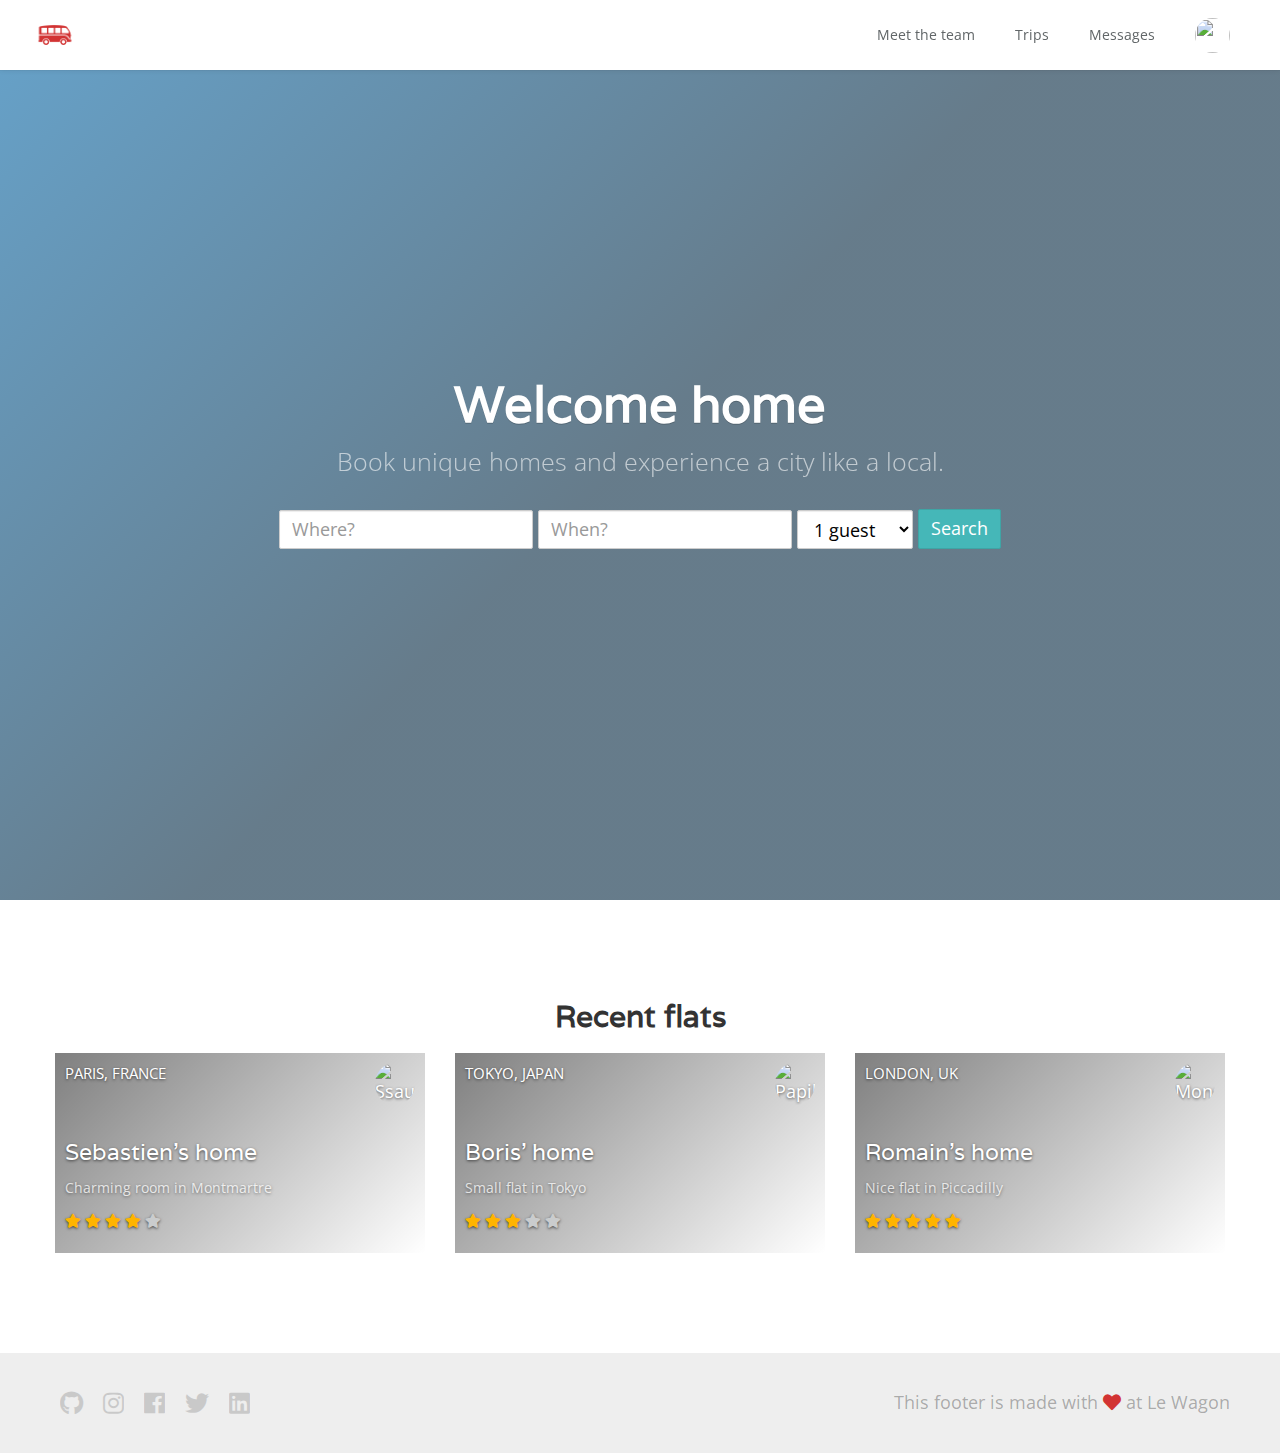
==== commit 604a9bda: "Automated commit at 2018-11-19 15:44:05 UTC by middleman-deploy 2.0.0-alpha" ====
--- a/index.html
+++ b/index.html
@@ -7,7 +7,7 @@
           content="width=device-width, initial-scale=1, shrink-to-fit=no">
     <!-- Use the title from a page's frontmatter if it has one -->
     <title>Le Wagon - Middleman</title>
-    <link href="stylesheets/application-02f96cf7.css" rel="stylesheet" />
+    <link href="stylesheets/application-f4353995.css" rel="stylesheet" />
     <script src="javascripts/application-93de88c9.js"></script>
     <link href="images/favicon-f15af148.png" rel="icon" type="image/png" />
   </head>
@@ -20,7 +20,7 @@
 
   <!-- Right Navigation -->
   <div class="navbar-wagon-right hidden-xs hidden-sm">
-    <a href="about.html" class="navbar-wagon-item navbar-wagon-link">Meet the team</a>
+    <a href="team.html" class="navbar-wagon-item navbar-wagon-link">Meet the team</a>
     <a href="" class="navbar-wagon-item navbar-wagon-link">Trips</a>
     <a href="" class="navbar-wagon-item navbar-wagon-link">Messages</a>
 
@@ -75,39 +75,63 @@
 <div class="container" id="home-flats">
   <h2 class="text-center">Recent flats</h2>
   <div class="row">
-      <div class="col-xs-12 col-sm-6 col-md-4">
-        <div class="card" style="background-image: linear-gradient(-225deg, rgba(0,0,0,0.5) 0%, rgba(0,0,0,0) 100%), url('https://kitt.lewagon.com/placeholder/cities/paris');">
-          <div class="card-category">Paris, France</div>
-          <div class="card-description">
-            <h3>Sebastien's home</h3>
-            <p>Charming room in Montmartre</p>
-          </div>
-          <img src="https://kitt.lewagon.com/placeholder/users/ssaunier" class="card-user" alt="Ssaunier" />
-          <a href="flats/ssaunier.html" class="card-link"></a>
+    <div class="col-xs-12 col-sm-6 col-md-4">
+      <div class="card" style="background-image: linear-gradient(-225deg, rgba(0,0,0,0.5) 0%, rgba(0,0,0,0) 100%), url('https://kitt.lewagon.com/placeholder/cities/paris');">
+        <div class="card-category">Paris, France</div>
+        <div class="card-description">
+          <h3>Sebastien's home</h3>
+          <p>Charming room in Montmartre</p>
+          <p class="rating">
+            <i class="fa fa-star" style="color: #FFB400"></i>
+            <i class="fa fa-star" style="color: #FFB400"></i>
+            <i class="fa fa-star" style="color: #FFB400"></i>
+            <i class="fa fa-star" style="color: #FFB400"></i>
+            <i class="fa fa-star" style="color: #cacccd"></i>
+          </p>
+
         </div>
+        <img src="https://kitt.lewagon.com/placeholder/users/ssaunier" class="card-user" alt="Ssaunier" />
+        <a href="flats/ssaunier.html" class="card-link"></a>
       </div>
-      <div class="col-xs-12 col-sm-6 col-md-4">
-        <div class="card" style="background-image: linear-gradient(-225deg, rgba(0,0,0,0.5) 0%, rgba(0,0,0,0) 100%), url('https://kitt.lewagon.com/placeholder/cities/tokyo');">
-          <div class="card-category">Tokyo, Japan</div>
-          <div class="card-description">
-            <h3>Boris' home</h3>
-            <p>Small flat in Tokyo</p>
-          </div>
-          <img src="https://kitt.lewagon.com/placeholder/users/papillard" class="card-user" alt="Papillard" />
-          <a href="flats/papillard.html" class="card-link"></a>
+    </div>
+    <div class="col-xs-12 col-sm-6 col-md-4">
+      <div class="card" style="background-image: linear-gradient(-225deg, rgba(0,0,0,0.5) 0%, rgba(0,0,0,0) 100%), url('https://kitt.lewagon.com/placeholder/cities/tokyo');">
+        <div class="card-category">Tokyo, Japan</div>
+        <div class="card-description">
+          <h3>Boris' home</h3>
+          <p>Small flat in Tokyo</p>
+          <p class="rating">
+            <i class="fa fa-star" style="color: #FFB400"></i>
+            <i class="fa fa-star" style="color: #FFB400"></i>
+            <i class="fa fa-star" style="color: #FFB400"></i>
+            <i class="fa fa-star" style="color: #cacccd"></i>
+            <i class="fa fa-star" style="color: #cacccd"></i>
+          </p>
+
         </div>
+        <img src="https://kitt.lewagon.com/placeholder/users/papillard" class="card-user" alt="Papillard" />
+        <a href="flats/papillard.html" class="card-link"></a>
       </div>
-      <div class="col-xs-12 col-sm-6 col-md-4">
-        <div class="card" style="background-image: linear-gradient(-225deg, rgba(0,0,0,0.5) 0%, rgba(0,0,0,0) 100%), url('https://kitt.lewagon.com/placeholder/cities/london');">
-          <div class="card-category">London, UK</div>
-          <div class="card-description">
-            <h3>Romain's home</h3>
-            <p>Nice flat in Piccadilly</p>
-          </div>
-          <img src="https://kitt.lewagon.com/placeholder/users/monsieurpaillard" class="card-user" alt="Monsieurpaillard" />
-          <a href="flats/monsieurpaillard.html" class="card-link"></a>
+    </div>
+    <div class="col-xs-12 col-sm-6 col-md-4">
+      <div class="card" style="background-image: linear-gradient(-225deg, rgba(0,0,0,0.5) 0%, rgba(0,0,0,0) 100%), url('https://kitt.lewagon.com/placeholder/cities/london');">
+        <div class="card-category">London, UK</div>
+        <div class="card-description">
+          <h3>Romain's home</h3>
+          <p>Nice flat in Piccadilly</p>
+          <p class="rating">
+            <i class="fa fa-star" style="color: #FFB400"></i>
+            <i class="fa fa-star" style="color: #FFB400"></i>
+            <i class="fa fa-star" style="color: #FFB400"></i>
+            <i class="fa fa-star" style="color: #FFB400"></i>
+            <i class="fa fa-star" style="color: #FFB400"></i>
+          </p>
+
         </div>
+        <img src="https://kitt.lewagon.com/placeholder/users/monsieurpaillard" class="card-user" alt="Monsieurpaillard" />
+        <a href="flats/monsieurpaillard.html" class="card-link"></a>
       </div>
+    </div>
   </div>
 </div>
 </div>
--- a/stylesheets/application-f4353995.css
+++ b/stylesheets/application-f4353995.css
@@ -0,0 +1,8 @@
+@import url("https://fonts.googleapis.com/css?family=Open+Sans:400,300,700|Raleway:400,100,300,700,500|Varela:400");/*!
+ * Bootstrap v3.3.7 (http://getbootstrap.com)
+ * Copyright 2011-2016 Twitter, Inc.
+ * Licensed under MIT (https://github.com/twbs/bootstrap/blob/master/LICENSE)
+ *//*! normalize.css v3.0.3 | MIT License | github.com/necolas/normalize.css */html{font-family:sans-serif;-ms-text-size-adjust:100%;-webkit-text-size-adjust:100%}body{margin:0}article,aside,details,figcaption,figure,footer,header,hgroup,main,menu,nav,section,summary{display:block}audio,canvas,progress,video{display:inline-block;vertical-align:baseline}audio:not([controls]){display:none;height:0}[hidden],template{display:none}a{background-color:transparent}a:active,a:hover{outline:0}abbr[title]{border-bottom:1px dotted}b,strong{font-weight:bold}dfn{font-style:italic}h1{font-size:2em;margin:0.67em 0}mark{background:#ff0;color:#000}small{font-size:80%}sub,sup{font-size:75%;line-height:0;position:relative;vertical-align:baseline}sup{top:-0.5em}sub{bottom:-0.25em}img{border:0}svg:not(:root){overflow:hidden}figure{margin:1em 40px}hr{-webkit-box-sizing:content-box;box-sizing:content-box;height:0}pre{overflow:auto}code,kbd,pre,samp{font-family:monospace, monospace;font-size:1em}button,input,optgroup,select,textarea{color:inherit;font:inherit;margin:0}button{overflow:visible}button,select{text-transform:none}button,html input[type="button"],input[type="reset"],input[type="submit"]{-webkit-appearance:button;cursor:pointer}button[disabled],html input[disabled]{cursor:default}button::-moz-focus-inner,input::-moz-focus-inner{border:0;padding:0}input{line-height:normal}input[type="checkbox"],input[type="radio"]{-webkit-box-sizing:border-box;box-sizing:border-box;padding:0}input[type="number"]::-webkit-inner-spin-button,input[type="number"]::-webkit-outer-spin-button{height:auto}input[type="search"]{-webkit-appearance:textfield;-webkit-box-sizing:content-box;box-sizing:content-box}input[type="search"]::-webkit-search-cancel-button,input[type="search"]::-webkit-search-decoration{-webkit-appearance:none}fieldset{border:1px solid #c0c0c0;margin:0 2px;padding:0.35em 0.625em 0.75em}legend{border:0;padding:0}textarea{overflow:auto}optgroup{font-weight:bold}table{border-collapse:collapse;border-spacing:0}td,th{padding:0}/*! Source: https://github.com/h5bp/html5-boilerplate/blob/master/src/css/main.css */@media print{*,*:before,*:after{background:transparent !important;color:#000 !important;-webkit-box-shadow:none !important;box-shadow:none !important;text-shadow:none !important}a,a:visited{text-decoration:underline}a[href]:after{content:" (" attr(href) ")"}abbr[title]:after{content:" (" attr(title) ")"}a[href^="#"]:after,a[href^="javascript:"]:after{content:""}pre,blockquote{border:1px solid #999;page-break-inside:avoid}thead{display:table-header-group}tr,img{page-break-inside:avoid}img{max-width:100% !important}p,h2,h3{orphans:3;widows:3}h2,h3{page-break-after:avoid}.navbar{display:none}.btn>.caret,.dropup>.btn>.caret{border-top-color:#000 !important}.label{border:1px solid #000}.table{border-collapse:collapse !important}.table td,.table th{background-color:#fff !important}.table-bordered th,.table-bordered td{border:1px solid #ddd !important}}@font-face{font-family:'Glyphicons Halflings';src:url("../assets/bootstrap/glyphicons-halflings-regular-86b6f62b.eot");src:url("../assets/bootstrap/glyphicons-halflings-regular-86b6f62b.eot?#iefix") format("embedded-opentype"),url("../assets/bootstrap/glyphicons-halflings-regular-ca35b697.woff2") format("woff2"),url("../assets/bootstrap/glyphicons-halflings-regular-278e49a8.woff") format("woff"),url("../assets/bootstrap/glyphicons-halflings-regular-44bc1850.ttf") format("truetype"),url("../assets/bootstrap/glyphicons-halflings-regular-de51a849.svg#glyphicons_halflingsregular") format("svg")}.glyphicon{position:relative;top:1px;display:inline-block;font-family:'Glyphicons Halflings';font-style:normal;font-weight:normal;line-height:1;-webkit-font-smoothing:antialiased;-moz-osx-font-smoothing:grayscale}.glyphicon-asterisk:before{content:"\002a"}.glyphicon-plus:before{content:"\002b"}.glyphicon-euro:before,.glyphicon-eur:before{content:"\20ac"}.glyphicon-minus:before{content:"\2212"}.glyphicon-cloud:before{content:"\2601"}.glyphicon-envelope:before{content:"\2709"}.glyphicon-pencil:before{content:"\270f"}.glyphicon-glass:before{content:"\e001"}.glyphicon-music:before{content:"\e002"}.glyphicon-search:before{content:"\e003"}.glyphicon-heart:before{content:"\e005"}.glyphicon-star:before{content:"\e006"}.glyphicon-star-empty:before{content:"\e007"}.glyphicon-user:before{content:"\e008"}.glyphicon-film:before{content:"\e009"}.glyphicon-th-large:before{content:"\e010"}.glyphicon-th:before{content:"\e011"}.glyphicon-th-list:before{content:"\e012"}.glyphicon-ok:before{content:"\e013"}.glyphicon-remove:before{content:"\e014"}.glyphicon-zoom-in:before{content:"\e015"}.glyphicon-zoom-out:before{content:"\e016"}.glyphicon-off:before{content:"\e017"}.glyphicon-signal:before{content:"\e018"}.glyphicon-cog:before{content:"\e019"}.glyphicon-trash:before{content:"\e020"}.glyphicon-home:before{content:"\e021"}.glyphicon-file:before{content:"\e022"}.glyphicon-time:before{content:"\e023"}.glyphicon-road:before{content:"\e024"}.glyphicon-download-alt:before{content:"\e025"}.glyphicon-download:before{content:"\e026"}.glyphicon-upload:before{content:"\e027"}.glyphicon-inbox:before{content:"\e028"}.glyphicon-play-circle:before{content:"\e029"}.glyphicon-repeat:before{content:"\e030"}.glyphicon-refresh:before{content:"\e031"}.glyphicon-list-alt:before{content:"\e032"}.glyphicon-lock:before{content:"\e033"}.glyphicon-flag:before{content:"\e034"}.glyphicon-headphones:before{content:"\e035"}.glyphicon-volume-off:before{content:"\e036"}.glyphicon-volume-down:before{content:"\e037"}.glyphicon-volume-up:before{content:"\e038"}.glyphicon-qrcode:before{content:"\e039"}.glyphicon-barcode:before{content:"\e040"}.glyphicon-tag:before{content:"\e041"}.glyphicon-tags:before{content:"\e042"}.glyphicon-book:before{content:"\e043"}.glyphicon-bookmark:before{content:"\e044"}.glyphicon-print:before{content:"\e045"}.glyphicon-camera:before{content:"\e046"}.glyphicon-font:before{content:"\e047"}.glyphicon-bold:before{content:"\e048"}.glyphicon-italic:before{content:"\e049"}.glyphicon-text-height:before{content:"\e050"}.glyphicon-text-width:before{content:"\e051"}.glyphicon-align-left:before{content:"\e052"}.glyphicon-align-center:before{content:"\e053"}.glyphicon-align-right:before{content:"\e054"}.glyphicon-align-justify:before{content:"\e055"}.glyphicon-list:before{content:"\e056"}.glyphicon-indent-left:before{content:"\e057"}.glyphicon-indent-right:before{content:"\e058"}.glyphicon-facetime-video:before{content:"\e059"}.glyphicon-picture:before{content:"\e060"}.glyphicon-map-marker:before{content:"\e062"}.glyphicon-adjust:before{content:"\e063"}.glyphicon-tint:before{content:"\e064"}.glyphicon-edit:before{content:"\e065"}.glyphicon-share:before{content:"\e066"}.glyphicon-check:before{content:"\e067"}.glyphicon-move:before{content:"\e068"}.glyphicon-step-backward:before{content:"\e069"}.glyphicon-fast-backward:before{content:"\e070"}.glyphicon-backward:before{content:"\e071"}.glyphicon-play:before{content:"\e072"}.glyphicon-pause:before{content:"\e073"}.glyphicon-stop:before{content:"\e074"}.glyphicon-forward:before{content:"\e075"}.glyphicon-fast-forward:before{content:"\e076"}.glyphicon-step-forward:before{content:"\e077"}.glyphicon-eject:before{content:"\e078"}.glyphicon-chevron-left:before{content:"\e079"}.glyphicon-chevron-right:before{content:"\e080"}.glyphicon-plus-sign:before{content:"\e081"}.glyphicon-minus-sign:before{content:"\e082"}.glyphicon-remove-sign:before{content:"\e083"}.glyphicon-ok-sign:before{content:"\e084"}.glyphicon-question-sign:before{content:"\e085"}.glyphicon-info-sign:before{content:"\e086"}.glyphicon-screenshot:before{content:"\e087"}.glyphicon-remove-circle:before{content:"\e088"}.glyphicon-ok-circle:before{content:"\e089"}.glyphicon-ban-circle:before{content:"\e090"}.glyphicon-arrow-left:before{content:"\e091"}.glyphicon-arrow-right:before{content:"\e092"}.glyphicon-arrow-up:before{content:"\e093"}.glyphicon-arrow-down:before{content:"\e094"}.glyphicon-share-alt:before{content:"\e095"}.glyphicon-resize-full:before{content:"\e096"}.glyphicon-resize-small:before{content:"\e097"}.glyphicon-exclamation-sign:before{content:"\e101"}.glyphicon-gift:before{content:"\e102"}.glyphicon-leaf:before{content:"\e103"}.glyphicon-fire:before{content:"\e104"}.glyphicon-eye-open:before{content:"\e105"}.glyphicon-eye-close:before{content:"\e106"}.glyphicon-warning-sign:before{content:"\e107"}.glyphicon-plane:before{content:"\e108"}.glyphicon-calendar:before{content:"\e109"}.glyphicon-random:before{content:"\e110"}.glyphicon-comment:before{content:"\e111"}.glyphicon-magnet:before{content:"\e112"}.glyphicon-chevron-up:before{content:"\e113"}.glyphicon-chevron-down:before{content:"\e114"}.glyphicon-retweet:before{content:"\e115"}.glyphicon-shopping-cart:before{content:"\e116"}.glyphicon-folder-close:before{content:"\e117"}.glyphicon-folder-open:before{content:"\e118"}.glyphicon-resize-vertical:before{content:"\e119"}.glyphicon-resize-horizontal:before{content:"\e120"}.glyphicon-hdd:before{content:"\e121"}.glyphicon-bullhorn:before{content:"\e122"}.glyphicon-bell:before{content:"\e123"}.glyphicon-certificate:before{content:"\e124"}.glyphicon-thumbs-up:before{content:"\e125"}.glyphicon-thumbs-down:before{content:"\e126"}.glyphicon-hand-right:before{content:"\e127"}.glyphicon-hand-left:before{content:"\e128"}.glyphicon-hand-up:before{content:"\e129"}.glyphicon-hand-down:before{content:"\e130"}.glyphicon-circle-arrow-right:before{content:"\e131"}.glyphicon-circle-arrow-left:before{content:"\e132"}.glyphicon-circle-arrow-up:before{content:"\e133"}.glyphicon-circle-arrow-down:before{content:"\e134"}.glyphicon-globe:before{content:"\e135"}.glyphicon-wrench:before{content:"\e136"}.glyphicon-tasks:before{content:"\e137"}.glyphicon-filter:before{content:"\e138"}.glyphicon-briefcase:before{content:"\e139"}.glyphicon-fullscreen:before{content:"\e140"}.glyphicon-dashboard:before{content:"\e141"}.glyphicon-paperclip:before{content:"\e142"}.glyphicon-heart-empty:before{content:"\e143"}.glyphicon-link:before{content:"\e144"}.glyphicon-phone:before{content:"\e145"}.glyphicon-pushpin:before{content:"\e146"}.glyphicon-usd:before{content:"\e148"}.glyphicon-gbp:before{content:"\e149"}.glyphicon-sort:before{content:"\e150"}.glyphicon-sort-by-alphabet:before{content:"\e151"}.glyphicon-sort-by-alphabet-alt:before{content:"\e152"}.glyphicon-sort-by-order:before{content:"\e153"}.glyphicon-sort-by-order-alt:before{content:"\e154"}.glyphicon-sort-by-attributes:before{content:"\e155"}.glyphicon-sort-by-attributes-alt:before{content:"\e156"}.glyphicon-unchecked:before{content:"\e157"}.glyphicon-expand:before{content:"\e158"}.glyphicon-collapse-down:before{content:"\e159"}.glyphicon-collapse-up:before{content:"\e160"}.glyphicon-log-in:before{content:"\e161"}.glyphicon-flash:before{content:"\e162"}.glyphicon-log-out:before{content:"\e163"}.glyphicon-new-window:before{content:"\e164"}.glyphicon-record:before{content:"\e165"}.glyphicon-save:before{content:"\e166"}.glyphicon-open:before{content:"\e167"}.glyphicon-saved:before{content:"\e168"}.glyphicon-import:before{content:"\e169"}.glyphicon-export:before{content:"\e170"}.glyphicon-send:before{content:"\e171"}.glyphicon-floppy-disk:before{content:"\e172"}.glyphicon-floppy-saved:before{content:"\e173"}.glyphicon-floppy-remove:before{content:"\e174"}.glyphicon-floppy-save:before{content:"\e175"}.glyphicon-floppy-open:before{content:"\e176"}.glyphicon-credit-card:before{content:"\e177"}.glyphicon-transfer:before{content:"\e178"}.glyphicon-cutlery:before{content:"\e179"}.glyphicon-header:before{content:"\e180"}.glyphicon-compressed:before{content:"\e181"}.glyphicon-earphone:before{content:"\e182"}.glyphicon-phone-alt:before{content:"\e183"}.glyphicon-tower:before{content:"\e184"}.glyphicon-stats:before{content:"\e185"}.glyphicon-sd-video:before{content:"\e186"}.glyphicon-hd-video:before{content:"\e187"}.glyphicon-subtitles:before{content:"\e188"}.glyphicon-sound-stereo:before{content:"\e189"}.glyphicon-sound-dolby:before{content:"\e190"}.glyphicon-sound-5-1:before{content:"\e191"}.glyphicon-sound-6-1:before{content:"\e192"}.glyphicon-sound-7-1:before{content:"\e193"}.glyphicon-copyright-mark:before{content:"\e194"}.glyphicon-registration-mark:before{content:"\e195"}.glyphicon-cloud-download:before{content:"\e197"}.glyphicon-cloud-upload:before{content:"\e198"}.glyphicon-tree-conifer:before{content:"\e199"}.glyphicon-tree-deciduous:before{content:"\e200"}.glyphicon-cd:before{content:"\e201"}.glyphicon-save-file:before{content:"\e202"}.glyphicon-open-file:before{content:"\e203"}.glyphicon-level-up:before{content:"\e204"}.glyphicon-copy:before{content:"\e205"}.glyphicon-paste:before{content:"\e206"}.glyphicon-alert:before{content:"\e209"}.glyphicon-equalizer:before{content:"\e210"}.glyphicon-king:before{content:"\e211"}.glyphicon-queen:before{content:"\e212"}.glyphicon-pawn:before{content:"\e213"}.glyphicon-bishop:before{content:"\e214"}.glyphicon-knight:before{content:"\e215"}.glyphicon-baby-formula:before{content:"\e216"}.glyphicon-tent:before{content:"\26fa"}.glyphicon-blackboard:before{content:"\e218"}.glyphicon-bed:before{content:"\e219"}.glyphicon-apple:before{content:"\f8ff"}.glyphicon-erase:before{content:"\e221"}.glyphicon-hourglass:before{content:"\231b"}.glyphicon-lamp:before{content:"\e223"}.glyphicon-duplicate:before{content:"\e224"}.glyphicon-piggy-bank:before{content:"\e225"}.glyphicon-scissors:before{content:"\e226"}.glyphicon-bitcoin:before{content:"\e227"}.glyphicon-btc:before{content:"\e227"}.glyphicon-xbt:before{content:"\e227"}.glyphicon-yen:before{content:"\00a5"}.glyphicon-jpy:before{content:"\00a5"}.glyphicon-ruble:before{content:"\20bd"}.glyphicon-rub:before{content:"\20bd"}.glyphicon-scale:before{content:"\e230"}.glyphicon-ice-lolly:before{content:"\e231"}.glyphicon-ice-lolly-tasted:before{content:"\e232"}.glyphicon-education:before{content:"\e233"}.glyphicon-option-horizontal:before{content:"\e234"}.glyphicon-option-vertical:before{content:"\e235"}.glyphicon-menu-hamburger:before{content:"\e236"}.glyphicon-modal-window:before{content:"\e237"}.glyphicon-oil:before{content:"\e238"}.glyphicon-grain:before{content:"\e239"}.glyphicon-sunglasses:before{content:"\e240"}.glyphicon-text-size:before{content:"\e241"}.glyphicon-text-color:before{content:"\e242"}.glyphicon-text-background:before{content:"\e243"}.glyphicon-object-align-top:before{content:"\e244"}.glyphicon-object-align-bottom:before{content:"\e245"}.glyphicon-object-align-horizontal:before{content:"\e246"}.glyphicon-object-align-left:before{content:"\e247"}.glyphicon-object-align-vertical:before{content:"\e248"}.glyphicon-object-align-right:before{content:"\e249"}.glyphicon-triangle-right:before{content:"\e250"}.glyphicon-triangle-left:before{content:"\e251"}.glyphicon-triangle-bottom:before{content:"\e252"}.glyphicon-triangle-top:before{content:"\e253"}.glyphicon-console:before{content:"\e254"}.glyphicon-superscript:before{content:"\e255"}.glyphicon-subscript:before{content:"\e256"}.glyphicon-menu-left:before{content:"\e257"}.glyphicon-menu-right:before{content:"\e258"}.glyphicon-menu-down:before{content:"\e259"}.glyphicon-menu-up:before{content:"\e260"}*{-webkit-box-sizing:border-box;box-sizing:border-box}*:before,*:after{-webkit-box-sizing:border-box;box-sizing:border-box}html{font-size:10px;-webkit-tap-highlight-color:transparent}body{font-family:"Open Sans", "Helvetica", "sans-serif";font-size:18px;line-height:1.42857143;color:#333333;background-color:#FFFFFF}input,button,select,textarea{font-family:inherit;font-size:inherit;line-height:inherit}a{color:#45B7B8;text-decoration:none}a:hover,a:focus{color:#308080;text-decoration:underline}a:focus{outline:5px auto -webkit-focus-ring-color;outline-offset:-2px}figure{margin:0}img{vertical-align:middle}.img-responsive{display:block;max-width:100%;height:auto}.img-rounded{border-radius:2px}.img-thumbnail{padding:4px;line-height:1.42857143;background-color:#FFFFFF;border:1px solid #ddd;border-radius:2px;-webkit-transition:all 0.2s ease-in-out;transition:all 0.2s ease-in-out;display:inline-block;max-width:100%;height:auto}.img-circle{border-radius:50%}hr{margin-top:25px;margin-bottom:25px;border:0;border-top:1px solid #eeeeee}.sr-only{position:absolute;width:1px;height:1px;margin:-1px;padding:0;overflow:hidden;clip:rect(0, 0, 0, 0);border:0}.sr-only-focusable:active,.sr-only-focusable:focus{position:static;width:auto;height:auto;margin:0;overflow:visible;clip:auto}[role="button"]{cursor:pointer}h1,h2,h3,h4,h5,h6,.h1,.h2,.h3,.h4,.h5,.h6{font-family:"Varela", "Helvetica", "sans-serif";font-weight:500;line-height:1.1;color:inherit}h1 small,h1 .small,h2 small,h2 .small,h3 small,h3 .small,h4 small,h4 .small,h5 small,h5 .small,h6 small,h6 .small,.h1 small,.h1 .small,.h2 small,.h2 .small,.h3 small,.h3 .small,.h4 small,.h4 .small,.h5 small,.h5 .small,.h6 small,.h6 .small{font-weight:normal;line-height:1;color:#777777}h1,.h1,h2,.h2,h3,.h3{margin-top:25px;margin-bottom:12.5px}h1 small,h1 .small,.h1 small,.h1 .small,h2 small,h2 .small,.h2 small,.h2 .small,h3 small,h3 .small,.h3 small,.h3 .small{font-size:65%}h4,.h4,h5,.h5,h6,.h6{margin-top:12.5px;margin-bottom:12.5px}h4 small,h4 .small,.h4 small,.h4 .small,h5 small,h5 .small,.h5 small,.h5 .small,h6 small,h6 .small,.h6 small,.h6 .small{font-size:75%}h1,.h1{font-size:46px}h2,.h2{font-size:38px}h3,.h3{font-size:31px}h4,.h4{font-size:23px}h5,.h5{font-size:18px}h6,.h6{font-size:16px}p{margin:0 0 12.5px}.lead{margin-bottom:25px;font-size:20px;font-weight:300;line-height:1.4}@media (min-width: 768px){.lead{font-size:27px}}small,.small{font-size:88%}mark,.mark{background-color:#fcf8e3;padding:.2em}.text-left{text-align:left}.text-right{text-align:right}.text-center{text-align:center}.text-justify{text-align:justify}.text-nowrap{white-space:nowrap}.text-lowercase{text-transform:lowercase}.text-uppercase,.initialism{text-transform:uppercase}.text-capitalize{text-transform:capitalize}.text-muted{color:#777777}.text-primary{color:#45B7B8}a.text-primary:hover,a.text-primary:focus{color:#379293}.text-success{color:#3c763d}a.text-success:hover,a.text-success:focus{color:#2b542c}.text-info{color:#31708f}a.text-info:hover,a.text-info:focus{color:#245269}.text-warning{color:#8a6d3b}a.text-warning:hover,a.text-warning:focus{color:#66512c}.text-danger{color:#a94442}a.text-danger:hover,a.text-danger:focus{color:#843534}.bg-primary{color:#fff}.bg-primary{background-color:#45B7B8}a.bg-primary:hover,a.bg-primary:focus{background-color:#379293}.bg-success{background-color:#dff0d8}a.bg-success:hover,a.bg-success:focus{background-color:#c1e2b3}.bg-info{background-color:#d9edf7}a.bg-info:hover,a.bg-info:focus{background-color:#afd9ee}.bg-warning{background-color:#fcf8e3}a.bg-warning:hover,a.bg-warning:focus{background-color:#f7ecb5}.bg-danger{background-color:#f2dede}a.bg-danger:hover,a.bg-danger:focus{background-color:#e4b9b9}.page-header{padding-bottom:11.5px;margin:50px 0 25px;border-bottom:1px solid #eeeeee}ul,ol{margin-top:0;margin-bottom:12.5px}ul ul,ul ol,ol ul,ol ol{margin-bottom:0}.list-unstyled{padding-left:0;list-style:none}.list-inline{padding-left:0;list-style:none;margin-left:-5px}.list-inline>li{display:inline-block;padding-left:5px;padding-right:5px}dl{margin-top:0;margin-bottom:25px}dt,dd{line-height:1.42857143}dt{font-weight:bold}dd{margin-left:0}.dl-horizontal dd:before,.dl-horizontal dd:after{content:" ";display:table}.dl-horizontal dd:after{clear:both}@media (min-width: 768px){.dl-horizontal dt{float:left;width:160px;clear:left;text-align:right;overflow:hidden;text-overflow:ellipsis;white-space:nowrap}.dl-horizontal dd{margin-left:180px}}abbr[title],abbr[data-original-title]{cursor:help;border-bottom:1px dotted #777777}.initialism{font-size:90%}blockquote{padding:12.5px 25px;margin:0 0 25px;font-size:22.5px;border-left:5px solid #eeeeee}blockquote p:last-child,blockquote ul:last-child,blockquote ol:last-child{margin-bottom:0}blockquote footer,blockquote small,blockquote .small{display:block;font-size:80%;line-height:1.42857143;color:#777777}blockquote footer:before,blockquote small:before,blockquote .small:before{content:'\2014 \00A0'}.blockquote-reverse,blockquote.pull-right{padding-right:15px;padding-left:0;border-right:5px solid #eeeeee;border-left:0;text-align:right}.blockquote-reverse footer:before,.blockquote-reverse small:before,.blockquote-reverse .small:before,blockquote.pull-right footer:before,blockquote.pull-right small:before,blockquote.pull-right .small:before{content:''}.blockquote-reverse footer:after,.blockquote-reverse small:after,.blockquote-reverse .small:after,blockquote.pull-right footer:after,blockquote.pull-right small:after,blockquote.pull-right .small:after{content:'\00A0 \2014'}address{margin-bottom:25px;font-style:normal;line-height:1.42857143}code,kbd,pre,samp{font-family:Menlo, Monaco, Consolas, "Courier New", monospace}code{padding:2px 4px;font-size:90%;color:#c7254e;background-color:#f9f2f4;border-radius:2px}kbd{padding:2px 4px;font-size:90%;color:#fff;background-color:#333;border-radius:2px;-webkit-box-shadow:inset 0 -1px 0 rgba(0,0,0,0.25);box-shadow:inset 0 -1px 0 rgba(0,0,0,0.25)}kbd kbd{padding:0;font-size:100%;font-weight:bold;-webkit-box-shadow:none;box-shadow:none}pre{display:block;padding:12px;margin:0 0 12.5px;font-size:17px;line-height:1.42857143;word-break:break-all;word-wrap:break-word;color:#333333;background-color:#f5f5f5;border:1px solid #ccc;border-radius:2px}pre code{padding:0;font-size:inherit;color:inherit;white-space:pre-wrap;background-color:transparent;border-radius:0}.pre-scrollable{max-height:340px;overflow-y:scroll}.container{margin-right:auto;margin-left:auto;padding-left:15px;padding-right:15px}.container:before,.container:after{content:" ";display:table}.container:after{clear:both}@media (min-width: 768px){.container{width:750px}}@media (min-width: 992px){.container{width:970px}}@media (min-width: 1200px){.container{width:1170px}}.container-fluid{margin-right:auto;margin-left:auto;padding-left:15px;padding-right:15px}.container-fluid:before,.container-fluid:after{content:" ";display:table}.container-fluid:after{clear:both}.row{margin-left:-15px;margin-right:-15px}.row:before,.row:after{content:" ";display:table}.row:after{clear:both}.col-xs-1,.col-sm-1,.col-md-1,.col-lg-1,.col-xs-2,.col-sm-2,.col-md-2,.col-lg-2,.col-xs-3,.col-sm-3,.col-md-3,.col-lg-3,.col-xs-4,.col-sm-4,.col-md-4,.col-lg-4,.col-xs-5,.col-sm-5,.col-md-5,.col-lg-5,.col-xs-6,.col-sm-6,.col-md-6,.col-lg-6,.col-xs-7,.col-sm-7,.col-md-7,.col-lg-7,.col-xs-8,.col-sm-8,.col-md-8,.col-lg-8,.col-xs-9,.col-sm-9,.col-md-9,.col-lg-9,.col-xs-10,.col-sm-10,.col-md-10,.col-lg-10,.col-xs-11,.col-sm-11,.col-md-11,.col-lg-11,.col-xs-12,.col-sm-12,.col-md-12,.col-lg-12{position:relative;min-height:1px;padding-left:15px;padding-right:15px}.col-xs-1,.col-xs-2,.col-xs-3,.col-xs-4,.col-xs-5,.col-xs-6,.col-xs-7,.col-xs-8,.col-xs-9,.col-xs-10,.col-xs-11,.col-xs-12{float:left}.col-xs-1{width:8.33333333%}.col-xs-2{width:16.66666667%}.col-xs-3{width:25%}.col-xs-4{width:33.33333333%}.col-xs-5{width:41.66666667%}.col-xs-6{width:50%}.col-xs-7{width:58.33333333%}.col-xs-8{width:66.66666667%}.col-xs-9{width:75%}.col-xs-10{width:83.33333333%}.col-xs-11{width:91.66666667%}.col-xs-12{width:100%}.col-xs-pull-0{right:auto}.col-xs-pull-1{right:8.33333333%}.col-xs-pull-2{right:16.66666667%}.col-xs-pull-3{right:25%}.col-xs-pull-4{right:33.33333333%}.col-xs-pull-5{right:41.66666667%}.col-xs-pull-6{right:50%}.col-xs-pull-7{right:58.33333333%}.col-xs-pull-8{right:66.66666667%}.col-xs-pull-9{right:75%}.col-xs-pull-10{right:83.33333333%}.col-xs-pull-11{right:91.66666667%}.col-xs-pull-12{right:100%}.col-xs-push-0{left:auto}.col-xs-push-1{left:8.33333333%}.col-xs-push-2{left:16.66666667%}.col-xs-push-3{left:25%}.col-xs-push-4{left:33.33333333%}.col-xs-push-5{left:41.66666667%}.col-xs-push-6{left:50%}.col-xs-push-7{left:58.33333333%}.col-xs-push-8{left:66.66666667%}.col-xs-push-9{left:75%}.col-xs-push-10{left:83.33333333%}.col-xs-push-11{left:91.66666667%}.col-xs-push-12{left:100%}.col-xs-offset-0{margin-left:0%}.col-xs-offset-1{margin-left:8.33333333%}.col-xs-offset-2{margin-left:16.66666667%}.col-xs-offset-3{margin-left:25%}.col-xs-offset-4{margin-left:33.33333333%}.col-xs-offset-5{margin-left:41.66666667%}.col-xs-offset-6{margin-left:50%}.col-xs-offset-7{margin-left:58.33333333%}.col-xs-offset-8{margin-left:66.66666667%}.col-xs-offset-9{margin-left:75%}.col-xs-offset-10{margin-left:83.33333333%}.col-xs-offset-11{margin-left:91.66666667%}.col-xs-offset-12{margin-left:100%}@media (min-width: 768px){.col-sm-1,.col-sm-2,.col-sm-3,.col-sm-4,.col-sm-5,.col-sm-6,.col-sm-7,.col-sm-8,.col-sm-9,.col-sm-10,.col-sm-11,.col-sm-12{float:left}.col-sm-1{width:8.33333333%}.col-sm-2{width:16.66666667%}.col-sm-3{width:25%}.col-sm-4{width:33.33333333%}.col-sm-5{width:41.66666667%}.col-sm-6{width:50%}.col-sm-7{width:58.33333333%}.col-sm-8{width:66.66666667%}.col-sm-9{width:75%}.col-sm-10{width:83.33333333%}.col-sm-11{width:91.66666667%}.col-sm-12{width:100%}.col-sm-pull-0{right:auto}.col-sm-pull-1{right:8.33333333%}.col-sm-pull-2{right:16.66666667%}.col-sm-pull-3{right:25%}.col-sm-pull-4{right:33.33333333%}.col-sm-pull-5{right:41.66666667%}.col-sm-pull-6{right:50%}.col-sm-pull-7{right:58.33333333%}.col-sm-pull-8{right:66.66666667%}.col-sm-pull-9{right:75%}.col-sm-pull-10{right:83.33333333%}.col-sm-pull-11{right:91.66666667%}.col-sm-pull-12{right:100%}.col-sm-push-0{left:auto}.col-sm-push-1{left:8.33333333%}.col-sm-push-2{left:16.66666667%}.col-sm-push-3{left:25%}.col-sm-push-4{left:33.33333333%}.col-sm-push-5{left:41.66666667%}.col-sm-push-6{left:50%}.col-sm-push-7{left:58.33333333%}.col-sm-push-8{left:66.66666667%}.col-sm-push-9{left:75%}.col-sm-push-10{left:83.33333333%}.col-sm-push-11{left:91.66666667%}.col-sm-push-12{left:100%}.col-sm-offset-0{margin-left:0%}.col-sm-offset-1{margin-left:8.33333333%}.col-sm-offset-2{margin-left:16.66666667%}.col-sm-offset-3{margin-left:25%}.col-sm-offset-4{margin-left:33.33333333%}.col-sm-offset-5{margin-left:41.66666667%}.col-sm-offset-6{margin-left:50%}.col-sm-offset-7{margin-left:58.33333333%}.col-sm-offset-8{margin-left:66.66666667%}.col-sm-offset-9{margin-left:75%}.col-sm-offset-10{margin-left:83.33333333%}.col-sm-offset-11{margin-left:91.66666667%}.col-sm-offset-12{margin-left:100%}}@media (min-width: 992px){.col-md-1,.col-md-2,.col-md-3,.col-md-4,.col-md-5,.col-md-6,.col-md-7,.col-md-8,.col-md-9,.col-md-10,.col-md-11,.col-md-12{float:left}.col-md-1{width:8.33333333%}.col-md-2{width:16.66666667%}.col-md-3{width:25%}.col-md-4{width:33.33333333%}.col-md-5{width:41.66666667%}.col-md-6{width:50%}.col-md-7{width:58.33333333%}.col-md-8{width:66.66666667%}.col-md-9{width:75%}.col-md-10{width:83.33333333%}.col-md-11{width:91.66666667%}.col-md-12{width:100%}.col-md-pull-0{right:auto}.col-md-pull-1{right:8.33333333%}.col-md-pull-2{right:16.66666667%}.col-md-pull-3{right:25%}.col-md-pull-4{right:33.33333333%}.col-md-pull-5{right:41.66666667%}.col-md-pull-6{right:50%}.col-md-pull-7{right:58.33333333%}.col-md-pull-8{right:66.66666667%}.col-md-pull-9{right:75%}.col-md-pull-10{right:83.33333333%}.col-md-pull-11{right:91.66666667%}.col-md-pull-12{right:100%}.col-md-push-0{left:auto}.col-md-push-1{left:8.33333333%}.col-md-push-2{left:16.66666667%}.col-md-push-3{left:25%}.col-md-push-4{left:33.33333333%}.col-md-push-5{left:41.66666667%}.col-md-push-6{left:50%}.col-md-push-7{left:58.33333333%}.col-md-push-8{left:66.66666667%}.col-md-push-9{left:75%}.col-md-push-10{left:83.33333333%}.col-md-push-11{left:91.66666667%}.col-md-push-12{left:100%}.col-md-offset-0{margin-left:0%}.col-md-offset-1{margin-left:8.33333333%}.col-md-offset-2{margin-left:16.66666667%}.col-md-offset-3{margin-left:25%}.col-md-offset-4{margin-left:33.33333333%}.col-md-offset-5{margin-left:41.66666667%}.col-md-offset-6{margin-left:50%}.col-md-offset-7{margin-left:58.33333333%}.col-md-offset-8{margin-left:66.66666667%}.col-md-offset-9{margin-left:75%}.col-md-offset-10{margin-left:83.33333333%}.col-md-offset-11{margin-left:91.66666667%}.col-md-offset-12{margin-left:100%}}@media (min-width: 1200px){.col-lg-1,.col-lg-2,.col-lg-3,.col-lg-4,.col-lg-5,.col-lg-6,.col-lg-7,.col-lg-8,.col-lg-9,.col-lg-10,.col-lg-11,.col-lg-12{float:left}.col-lg-1{width:8.33333333%}.col-lg-2{width:16.66666667%}.col-lg-3{width:25%}.col-lg-4{width:33.33333333%}.col-lg-5{width:41.66666667%}.col-lg-6{width:50%}.col-lg-7{width:58.33333333%}.col-lg-8{width:66.66666667%}.col-lg-9{width:75%}.col-lg-10{width:83.33333333%}.col-lg-11{width:91.66666667%}.col-lg-12{width:100%}.col-lg-pull-0{right:auto}.col-lg-pull-1{right:8.33333333%}.col-lg-pull-2{right:16.66666667%}.col-lg-pull-3{right:25%}.col-lg-pull-4{right:33.33333333%}.col-lg-pull-5{right:41.66666667%}.col-lg-pull-6{right:50%}.col-lg-pull-7{right:58.33333333%}.col-lg-pull-8{right:66.66666667%}.col-lg-pull-9{right:75%}.col-lg-pull-10{right:83.33333333%}.col-lg-pull-11{right:91.66666667%}.col-lg-pull-12{right:100%}.col-lg-push-0{left:auto}.col-lg-push-1{left:8.33333333%}.col-lg-push-2{left:16.66666667%}.col-lg-push-3{left:25%}.col-lg-push-4{left:33.33333333%}.col-lg-push-5{left:41.66666667%}.col-lg-push-6{left:50%}.col-lg-push-7{left:58.33333333%}.col-lg-push-8{left:66.66666667%}.col-lg-push-9{left:75%}.col-lg-push-10{left:83.33333333%}.col-lg-push-11{left:91.66666667%}.col-lg-push-12{left:100%}.col-lg-offset-0{margin-left:0%}.col-lg-offset-1{margin-left:8.33333333%}.col-lg-offset-2{margin-left:16.66666667%}.col-lg-offset-3{margin-left:25%}.col-lg-offset-4{margin-left:33.33333333%}.col-lg-offset-5{margin-left:41.66666667%}.col-lg-offset-6{margin-left:50%}.col-lg-offset-7{margin-left:58.33333333%}.col-lg-offset-8{margin-left:66.66666667%}.col-lg-offset-9{margin-left:75%}.col-lg-offset-10{margin-left:83.33333333%}.col-lg-offset-11{margin-left:91.66666667%}.col-lg-offset-12{margin-left:100%}}table{background-color:transparent}caption{padding-top:8px;padding-bottom:8px;color:#777777;text-align:left}th{text-align:left}.table{width:100%;max-width:100%;margin-bottom:25px}.table>thead>tr>th,.table>thead>tr>td,.table>tbody>tr>th,.table>tbody>tr>td,.table>tfoot>tr>th,.table>tfoot>tr>td{padding:8px;line-height:1.42857143;vertical-align:top;border-top:1px solid #ddd}.table>thead>tr>th{vertical-align:bottom;border-bottom:2px solid #ddd}.table>caption+thead>tr:first-child>th,.table>caption+thead>tr:first-child>td,.table>colgroup+thead>tr:first-child>th,.table>colgroup+thead>tr:first-child>td,.table>thead:first-child>tr:first-child>th,.table>thead:first-child>tr:first-child>td{border-top:0}.table>tbody+tbody{border-top:2px solid #ddd}.table .table{background-color:#FFFFFF}.table-condensed>thead>tr>th,.table-condensed>thead>tr>td,.table-condensed>tbody>tr>th,.table-condensed>tbody>tr>td,.table-condensed>tfoot>tr>th,.table-condensed>tfoot>tr>td{padding:5px}.table-bordered{border:1px solid #ddd}.table-bordered>thead>tr>th,.table-bordered>thead>tr>td,.table-bordered>tbody>tr>th,.table-bordered>tbody>tr>td,.table-bordered>tfoot>tr>th,.table-bordered>tfoot>tr>td{border:1px solid #ddd}.table-bordered>thead>tr>th,.table-bordered>thead>tr>td{border-bottom-width:2px}.table-striped>tbody>tr:nth-of-type(odd){background-color:#f9f9f9}.table-hover>tbody>tr:hover{background-color:#f5f5f5}table col[class*="col-"]{position:static;float:none;display:table-column}table td[class*="col-"],table th[class*="col-"]{position:static;float:none;display:table-cell}.table>thead>tr>td.active,.table>thead>tr>th.active,.table>thead>tr.active>td,.table>thead>tr.active>th,.table>tbody>tr>td.active,.table>tbody>tr>th.active,.table>tbody>tr.active>td,.table>tbody>tr.active>th,.table>tfoot>tr>td.active,.table>tfoot>tr>th.active,.table>tfoot>tr.active>td,.table>tfoot>tr.active>th{background-color:#f5f5f5}.table-hover>tbody>tr>td.active:hover,.table-hover>tbody>tr>th.active:hover,.table-hover>tbody>tr.active:hover>td,.table-hover>tbody>tr:hover>.active,.table-hover>tbody>tr.active:hover>th{background-color:#e8e8e8}.table>thead>tr>td.success,.table>thead>tr>th.success,.table>thead>tr.success>td,.table>thead>tr.success>th,.table>tbody>tr>td.success,.table>tbody>tr>th.success,.table>tbody>tr.success>td,.table>tbody>tr.success>th,.table>tfoot>tr>td.success,.table>tfoot>tr>th.success,.table>tfoot>tr.success>td,.table>tfoot>tr.success>th{background-color:#dff0d8}.table-hover>tbody>tr>td.success:hover,.table-hover>tbody>tr>th.success:hover,.table-hover>tbody>tr.success:hover>td,.table-hover>tbody>tr:hover>.success,.table-hover>tbody>tr.success:hover>th{background-color:#d0e9c6}.table>thead>tr>td.info,.table>thead>tr>th.info,.table>thead>tr.info>td,.table>thead>tr.info>th,.table>tbody>tr>td.info,.table>tbody>tr>th.info,.table>tbody>tr.info>td,.table>tbody>tr.info>th,.table>tfoot>tr>td.info,.table>tfoot>tr>th.info,.table>tfoot>tr.info>td,.table>tfoot>tr.info>th{background-color:#d9edf7}.table-hover>tbody>tr>td.info:hover,.table-hover>tbody>tr>th.info:hover,.table-hover>tbody>tr.info:hover>td,.table-hover>tbody>tr:hover>.info,.table-hover>tbody>tr.info:hover>th{background-color:#c4e3f3}.table>thead>tr>td.warning,.table>thead>tr>th.warning,.table>thead>tr.warning>td,.table>thead>tr.warning>th,.table>tbody>tr>td.warning,.table>tbody>tr>th.warning,.table>tbody>tr.warning>td,.table>tbody>tr.warning>th,.table>tfoot>tr>td.warning,.table>tfoot>tr>th.warning,.table>tfoot>tr.warning>td,.table>tfoot>tr.warning>th{background-color:#fcf8e3}.table-hover>tbody>tr>td.warning:hover,.table-hover>tbody>tr>th.warning:hover,.table-hover>tbody>tr.warning:hover>td,.table-hover>tbody>tr:hover>.warning,.table-hover>tbody>tr.warning:hover>th{background-color:#faf2cc}.table>thead>tr>td.danger,.table>thead>tr>th.danger,.table>thead>tr.danger>td,.table>thead>tr.danger>th,.table>tbody>tr>td.danger,.table>tbody>tr>th.danger,.table>tbody>tr.danger>td,.table>tbody>tr.danger>th,.table>tfoot>tr>td.danger,.table>tfoot>tr>th.danger,.table>tfoot>tr.danger>td,.table>tfoot>tr.danger>th{background-color:#f2dede}.table-hover>tbody>tr>td.danger:hover,.table-hover>tbody>tr>th.danger:hover,.table-hover>tbody>tr.danger:hover>td,.table-hover>tbody>tr:hover>.danger,.table-hover>tbody>tr.danger:hover>th{background-color:#ebcccc}.table-responsive{overflow-x:auto;min-height:0.01%}@media screen and (max-width: 767px){.table-responsive{width:100%;margin-bottom:18.75px;overflow-y:hidden;-ms-overflow-style:-ms-autohiding-scrollbar;border:1px solid #ddd}.table-responsive>.table{margin-bottom:0}.table-responsive>.table>thead>tr>th,.table-responsive>.table>thead>tr>td,.table-responsive>.table>tbody>tr>th,.table-responsive>.table>tbody>tr>td,.table-responsive>.table>tfoot>tr>th,.table-responsive>.table>tfoot>tr>td{white-space:nowrap}.table-responsive>.table-bordered{border:0}.table-responsive>.table-bordered>thead>tr>th:first-child,.table-responsive>.table-bordered>thead>tr>td:first-child,.table-responsive>.table-bordered>tbody>tr>th:first-child,.table-responsive>.table-bordered>tbody>tr>td:first-child,.table-responsive>.table-bordered>tfoot>tr>th:first-child,.table-responsive>.table-bordered>tfoot>tr>td:first-child{border-left:0}.table-responsive>.table-bordered>thead>tr>th:last-child,.table-responsive>.table-bordered>thead>tr>td:last-child,.table-responsive>.table-bordered>tbody>tr>th:last-child,.table-responsive>.table-bordered>tbody>tr>td:last-child,.table-responsive>.table-bordered>tfoot>tr>th:last-child,.table-responsive>.table-bordered>tfoot>tr>td:last-child{border-right:0}.table-responsive>.table-bordered>tbody>tr:last-child>th,.table-responsive>.table-bordered>tbody>tr:last-child>td,.table-responsive>.table-bordered>tfoot>tr:last-child>th,.table-responsive>.table-bordered>tfoot>tr:last-child>td{border-bottom:0}}fieldset{padding:0;margin:0;border:0;min-width:0}legend{display:block;width:100%;padding:0;margin-bottom:25px;font-size:27px;line-height:inherit;color:#333333;border:0;border-bottom:1px solid #e5e5e5}label{display:inline-block;max-width:100%;margin-bottom:5px;font-weight:bold}input[type="search"]{-webkit-box-sizing:border-box;box-sizing:border-box}input[type="radio"],input[type="checkbox"]{margin:4px 0 0;margin-top:1px \9;line-height:normal}input[type="file"]{display:block}input[type="range"]{display:block;width:100%}select[multiple],select[size]{height:auto}input[type="file"]:focus,input[type="radio"]:focus,input[type="checkbox"]:focus{outline:5px auto -webkit-focus-ring-color;outline-offset:-2px}output{display:block;padding-top:7px;font-size:18px;line-height:1.42857143;color:#000000}.form-control{display:block;width:100%;height:39px;padding:6px 12px;font-size:18px;line-height:1.42857143;color:#000000;background-color:#fff;background-image:none;border:1px solid #ccc;border-radius:2px;-webkit-box-shadow:inset 0 1px 1px rgba(0,0,0,0.075);box-shadow:inset 0 1px 1px rgba(0,0,0,0.075);-webkit-transition:border-color ease-in-out 0.15s, box-shadow ease-in-out 0.15s;-webkit-transition:border-color ease-in-out 0.15s, -webkit-box-shadow ease-in-out 0.15s;transition:border-color ease-in-out 0.15s, -webkit-box-shadow ease-in-out 0.15s;transition:border-color ease-in-out 0.15s, box-shadow ease-in-out 0.15s;transition:border-color ease-in-out 0.15s, box-shadow ease-in-out 0.15s, -webkit-box-shadow ease-in-out 0.15s}.form-control:focus{border-color:#66afe9;outline:0;-webkit-box-shadow:inset 0 1px 1px rgba(0,0,0,0.075),0 0 8px rgba(102,175,233,0.6);box-shadow:inset 0 1px 1px rgba(0,0,0,0.075),0 0 8px rgba(102,175,233,0.6)}.form-control::-moz-placeholder{color:#999;opacity:1}.form-control:-ms-input-placeholder{color:#999}.form-control::-webkit-input-placeholder{color:#999}.form-control::-ms-expand{border:0;background-color:transparent}.form-control[disabled],.form-control[readonly],fieldset[disabled] .form-control{background-color:#eeeeee;opacity:1}.form-control[disabled],fieldset[disabled] .form-control{cursor:not-allowed}textarea.form-control{height:auto}input[type="search"]{-webkit-appearance:none}@media screen and (-webkit-min-device-pixel-ratio: 0){input[type="date"].form-control,input[type="time"].form-control,input[type="datetime-local"].form-control,input[type="month"].form-control{line-height:39px}input[type="date"].input-sm,.input-group-sm>input[type="date"].form-control,.input-group-sm>input[type="date"].input-group-addon,.input-group-sm>.input-group-btn>input[type="date"].btn,.input-group-sm input[type="date"],input[type="time"].input-sm,.input-group-sm>input[type="time"].form-control,.input-group-sm>input[type="time"].input-group-addon,.input-group-sm>.input-group-btn>input[type="time"].btn,.input-group-sm input[type="time"],input[type="datetime-local"].input-sm,.input-group-sm>input[type="datetime-local"].form-control,.input-group-sm>input[type="datetime-local"].input-group-addon,.input-group-sm>.input-group-btn>input[type="datetime-local"].btn,.input-group-sm input[type="datetime-local"],input[type="month"].input-sm,.input-group-sm>input[type="month"].form-control,.input-group-sm>input[type="month"].input-group-addon,.input-group-sm>.input-group-btn>input[type="month"].btn,.input-group-sm input[type="month"]{line-height:36px}input[type="date"].input-lg,.input-group-lg>input[type="date"].form-control,.input-group-lg>input[type="date"].input-group-addon,.input-group-lg>.input-group-btn>input[type="date"].btn,.input-group-lg input[type="date"],input[type="time"].input-lg,.input-group-lg>input[type="time"].form-control,.input-group-lg>input[type="time"].input-group-addon,.input-group-lg>.input-group-btn>input[type="time"].btn,.input-group-lg input[type="time"],input[type="datetime-local"].input-lg,.input-group-lg>input[type="datetime-local"].form-control,.input-group-lg>input[type="datetime-local"].input-group-addon,.input-group-lg>.input-group-btn>input[type="datetime-local"].btn,.input-group-lg input[type="datetime-local"],input[type="month"].input-lg,.input-group-lg>input[type="month"].form-control,.input-group-lg>input[type="month"].input-group-addon,.input-group-lg>.input-group-btn>input[type="month"].btn,.input-group-lg input[type="month"]{line-height:53px}}.form-group{margin-bottom:15px}.radio,.checkbox{position:relative;display:block;margin-top:10px;margin-bottom:10px}.radio label,.checkbox label{min-height:25px;padding-left:20px;margin-bottom:0;font-weight:normal;cursor:pointer}.radio input[type="radio"],.radio-inline input[type="radio"],.checkbox input[type="checkbox"],.checkbox-inline input[type="checkbox"]{position:absolute;margin-left:-20px;margin-top:4px \9}.radio+.radio,.checkbox+.checkbox{margin-top:-5px}.radio-inline,.checkbox-inline{position:relative;display:inline-block;padding-left:20px;margin-bottom:0;vertical-align:middle;font-weight:normal;cursor:pointer}.radio-inline+.radio-inline,.checkbox-inline+.checkbox-inline{margin-top:0;margin-left:10px}input[type="radio"][disabled],input[type="radio"].disabled,fieldset[disabled] input[type="radio"],input[type="checkbox"][disabled],input[type="checkbox"].disabled,fieldset[disabled] input[type="checkbox"]{cursor:not-allowed}.radio-inline.disabled,fieldset[disabled] .radio-inline,.checkbox-inline.disabled,fieldset[disabled] .checkbox-inline{cursor:not-allowed}.radio.disabled label,fieldset[disabled] .radio label,.checkbox.disabled label,fieldset[disabled] .checkbox label{cursor:not-allowed}.form-control-static{padding-top:7px;padding-bottom:7px;margin-bottom:0;min-height:43px}.form-control-static.input-lg,.input-group-lg>.form-control-static.form-control,.input-group-lg>.form-control-static.input-group-addon,.input-group-lg>.input-group-btn>.form-control-static.btn,.form-control-static.input-sm,.input-group-sm>.form-control-static.form-control,.input-group-sm>.form-control-static.input-group-addon,.input-group-sm>.input-group-btn>.form-control-static.btn{padding-left:0;padding-right:0}.input-sm,.input-group-sm>.form-control,.input-group-sm>.input-group-addon,.input-group-sm>.input-group-btn>.btn{height:36px;padding:5px 10px;font-size:16px;line-height:1.5;border-radius:2px}select.input-sm,.input-group-sm>select.form-control,.input-group-sm>select.input-group-addon,.input-group-sm>.input-group-btn>select.btn{height:36px;line-height:36px}textarea.input-sm,.input-group-sm>textarea.form-control,.input-group-sm>textarea.input-group-addon,.input-group-sm>.input-group-btn>textarea.btn,select[multiple].input-sm,.input-group-sm>select[multiple].form-control,.input-group-sm>select[multiple].input-group-addon,.input-group-sm>.input-group-btn>select[multiple].btn{height:auto}.form-group-sm .form-control{height:36px;padding:5px 10px;font-size:16px;line-height:1.5;border-radius:2px}.form-group-sm select.form-control{height:36px;line-height:36px}.form-group-sm textarea.form-control,.form-group-sm select[multiple].form-control{height:auto}.form-group-sm .form-control-static{height:36px;min-height:41px;padding:6px 10px;font-size:16px;line-height:1.5}.input-lg,.input-group-lg>.form-control,.input-group-lg>.input-group-addon,.input-group-lg>.input-group-btn>.btn{height:53px;padding:10px 16px;font-size:23px;line-height:1.3333333;border-radius:2px}select.input-lg,.input-group-lg>select.form-control,.input-group-lg>select.input-group-addon,.input-group-lg>.input-group-btn>select.btn{height:53px;line-height:53px}textarea.input-lg,.input-group-lg>textarea.form-control,.input-group-lg>textarea.input-group-addon,.input-group-lg>.input-group-btn>textarea.btn,select[multiple].input-lg,.input-group-lg>select[multiple].form-control,.input-group-lg>select[multiple].input-group-addon,.input-group-lg>.input-group-btn>select[multiple].btn{height:auto}.form-group-lg .form-control{height:53px;padding:10px 16px;font-size:23px;line-height:1.3333333;border-radius:2px}.form-group-lg select.form-control{height:53px;line-height:53px}.form-group-lg textarea.form-control,.form-group-lg select[multiple].form-control{height:auto}.form-group-lg .form-control-static{height:53px;min-height:48px;padding:11px 16px;font-size:23px;line-height:1.3333333}.has-feedback{position:relative}.has-feedback .form-control{padding-right:48.75px}.form-control-feedback{position:absolute;top:0;right:0;z-index:2;display:block;width:39px;height:39px;line-height:39px;text-align:center;pointer-events:none}.input-lg+.form-control-feedback,.input-group-lg>.form-control+.form-control-feedback,.input-group-lg>.input-group-addon+.form-control-feedback,.input-group-lg>.input-group-btn>.btn+.form-control-feedback,.input-group-lg+.form-control-feedback,.form-group-lg .form-control+.form-control-feedback{width:53px;height:53px;line-height:53px}.input-sm+.form-control-feedback,.input-group-sm>.form-control+.form-control-feedback,.input-group-sm>.input-group-addon+.form-control-feedback,.input-group-sm>.input-group-btn>.btn+.form-control-feedback,.input-group-sm+.form-control-feedback,.form-group-sm .form-control+.form-control-feedback{width:36px;height:36px;line-height:36px}.has-success .help-block,.has-success .control-label,.has-success .radio,.has-success .checkbox,.has-success .radio-inline,.has-success .checkbox-inline,.has-success.radio label,.has-success.checkbox label,.has-success.radio-inline label,.has-success.checkbox-inline label{color:#3c763d}.has-success .form-control{border-color:#3c763d;-webkit-box-shadow:inset 0 1px 1px rgba(0,0,0,0.075);box-shadow:inset 0 1px 1px rgba(0,0,0,0.075)}.has-success .form-control:focus{border-color:#2b542c;-webkit-box-shadow:inset 0 1px 1px rgba(0,0,0,0.075),0 0 6px #67b168;box-shadow:inset 0 1px 1px rgba(0,0,0,0.075),0 0 6px #67b168}.has-success .input-group-addon{color:#3c763d;border-color:#3c763d;background-color:#dff0d8}.has-success .form-control-feedback{color:#3c763d}.has-warning .help-block,.has-warning .control-label,.has-warning .radio,.has-warning .checkbox,.has-warning .radio-inline,.has-warning .checkbox-inline,.has-warning.radio label,.has-warning.checkbox label,.has-warning.radio-inline label,.has-warning.checkbox-inline label{color:#8a6d3b}.has-warning .form-control{border-color:#8a6d3b;-webkit-box-shadow:inset 0 1px 1px rgba(0,0,0,0.075);box-shadow:inset 0 1px 1px rgba(0,0,0,0.075)}.has-warning .form-control:focus{border-color:#66512c;-webkit-box-shadow:inset 0 1px 1px rgba(0,0,0,0.075),0 0 6px #c0a16b;box-shadow:inset 0 1px 1px rgba(0,0,0,0.075),0 0 6px #c0a16b}.has-warning .input-group-addon{color:#8a6d3b;border-color:#8a6d3b;background-color:#fcf8e3}.has-warning .form-control-feedback{color:#8a6d3b}.has-error .help-block,.has-error .control-label,.has-error .radio,.has-error .checkbox,.has-error .radio-inline,.has-error .checkbox-inline,.has-error.radio label,.has-error.checkbox label,.has-error.radio-inline label,.has-error.checkbox-inline label{color:#a94442}.has-error .form-control{border-color:#a94442;-webkit-box-shadow:inset 0 1px 1px rgba(0,0,0,0.075);box-shadow:inset 0 1px 1px rgba(0,0,0,0.075)}.has-error .form-control:focus{border-color:#843534;-webkit-box-shadow:inset 0 1px 1px rgba(0,0,0,0.075),0 0 6px #ce8483;box-shadow:inset 0 1px 1px rgba(0,0,0,0.075),0 0 6px #ce8483}.has-error .input-group-addon{color:#a94442;border-color:#a94442;background-color:#f2dede}.has-error .form-control-feedback{color:#a94442}.has-feedback label ~ .form-control-feedback{top:30px}.has-feedback label.sr-only ~ .form-control-feedback{top:0}.help-block{display:block;margin-top:5px;margin-bottom:10px;color:#737373}@media (min-width: 768px){.form-inline .form-group{display:inline-block;margin-bottom:0;vertical-align:middle}.form-inline .form-control{display:inline-block;width:auto;vertical-align:middle}.form-inline .form-control-static{display:inline-block}.form-inline .input-group{display:inline-table;vertical-align:middle}.form-inline .input-group .input-group-addon,.form-inline .input-group .input-group-btn,.form-inline .input-group .form-control{width:auto}.form-inline .input-group>.form-control{width:100%}.form-inline .control-label{margin-bottom:0;vertical-align:middle}.form-inline .radio,.form-inline .checkbox{display:inline-block;margin-top:0;margin-bottom:0;vertical-align:middle}.form-inline .radio label,.form-inline .checkbox label{padding-left:0}.form-inline .radio input[type="radio"],.form-inline .checkbox input[type="checkbox"]{position:relative;margin-left:0}.form-inline .has-feedback .form-control-feedback{top:0}}.form-horizontal .radio,.form-horizontal .checkbox,.form-horizontal .radio-inline,.form-horizontal .checkbox-inline{margin-top:0;margin-bottom:0;padding-top:7px}.form-horizontal .radio,.form-horizontal .checkbox{min-height:32px}.form-horizontal .form-group{margin-left:-15px;margin-right:-15px}.form-horizontal .form-group:before,.form-horizontal .form-group:after{content:" ";display:table}.form-horizontal .form-group:after{clear:both}@media (min-width: 768px){.form-horizontal .control-label{text-align:right;margin-bottom:0;padding-top:7px}}.form-horizontal .has-feedback .form-control-feedback{right:15px}@media (min-width: 768px){.form-horizontal .form-group-lg .control-label{padding-top:11px;font-size:23px}}@media (min-width: 768px){.form-horizontal .form-group-sm .control-label{padding-top:6px;font-size:16px}}.btn{display:inline-block;margin-bottom:0;font-weight:normal;text-align:center;vertical-align:middle;-ms-touch-action:manipulation;touch-action:manipulation;cursor:pointer;background-image:none;border:1px solid transparent;white-space:nowrap;padding:6px 12px;font-size:18px;line-height:1.42857143;border-radius:2px;-webkit-user-select:none;-moz-user-select:none;-ms-user-select:none;user-select:none}.btn:focus,.btn.focus,.btn:active:focus,.btn:active.focus,.btn.active:focus,.btn.active.focus{outline:5px auto -webkit-focus-ring-color;outline-offset:-2px}.btn:hover,.btn:focus,.btn.focus{color:#333;text-decoration:none}.btn:active,.btn.active{outline:0;background-image:none;-webkit-box-shadow:inset 0 3px 5px rgba(0,0,0,0.125);box-shadow:inset 0 3px 5px rgba(0,0,0,0.125)}.btn.disabled,.btn[disabled],fieldset[disabled] .btn{cursor:not-allowed;opacity:0.65;filter:alpha(opacity=65);-webkit-box-shadow:none;box-shadow:none}a.btn.disabled,fieldset[disabled] a.btn{pointer-events:none}.btn-default{color:#333;background-color:#fff;border-color:#ccc}.btn-default:focus,.btn-default.focus{color:#333;background-color:#e6e6e6;border-color:#8c8c8c}.btn-default:hover{color:#333;background-color:#e6e6e6;border-color:#adadad}.btn-default:active,.btn-default.active,.open>.btn-default.dropdown-toggle{color:#333;background-color:#e6e6e6;border-color:#adadad}.btn-default:active:hover,.btn-default:active:focus,.btn-default:active.focus,.btn-default.active:hover,.btn-default.active:focus,.btn-default.active.focus,.open>.btn-default.dropdown-toggle:hover,.open>.btn-default.dropdown-toggle:focus,.open>.btn-default.dropdown-toggle.focus{color:#333;background-color:#d4d4d4;border-color:#8c8c8c}.btn-default:active,.btn-default.active,.open>.btn-default.dropdown-toggle{background-image:none}.btn-default.disabled:hover,.btn-default.disabled:focus,.btn-default.disabled.focus,.btn-default[disabled]:hover,.btn-default[disabled]:focus,.btn-default[disabled].focus,fieldset[disabled] .btn-default:hover,fieldset[disabled] .btn-default:focus,fieldset[disabled] .btn-default.focus{background-color:#fff;border-color:#ccc}.btn-default .badge{color:#fff;background-color:#333}.btn-primary{color:#fff;background-color:#45B7B8;border-color:#3ea5a5}.btn-primary:focus,.btn-primary.focus{color:#fff;background-color:#379293;border-color:#1b4849}.btn-primary:hover{color:#fff;background-color:#379293;border-color:#2d7879}.btn-primary:active,.btn-primary.active,.open>.btn-primary.dropdown-toggle{color:#fff;background-color:#379293;border-color:#2d7879}.btn-primary:active:hover,.btn-primary:active:focus,.btn-primary:active.focus,.btn-primary.active:hover,.btn-primary.active:focus,.btn-primary.active.focus,.open>.btn-primary.dropdown-toggle:hover,.open>.btn-primary.dropdown-toggle:focus,.open>.btn-primary.dropdown-toggle.focus{color:#fff;background-color:#2d7879;border-color:#1b4849}.btn-primary:active,.btn-primary.active,.open>.btn-primary.dropdown-toggle{background-image:none}.btn-primary.disabled:hover,.btn-primary.disabled:focus,.btn-primary.disabled.focus,.btn-primary[disabled]:hover,.btn-primary[disabled]:focus,.btn-primary[disabled].focus,fieldset[disabled] .btn-primary:hover,fieldset[disabled] .btn-primary:focus,fieldset[disabled] .btn-primary.focus{background-color:#45B7B8;border-color:#3ea5a5}.btn-primary .badge{color:#45B7B8;background-color:#fff}.btn-success{color:#fff;background-color:#32B796;border-color:#2da386}.btn-success:focus,.btn-success.focus{color:#fff;background-color:#278f75;border-color:#113f34}.btn-success:hover{color:#fff;background-color:#278f75;border-color:#1f735e}.btn-success:active,.btn-success.active,.open>.btn-success.dropdown-toggle{color:#fff;background-color:#278f75;border-color:#1f735e}.btn-success:active:hover,.btn-success:active:focus,.btn-success:active.focus,.btn-success.active:hover,.btn-success.active:focus,.btn-success.active.focus,.open>.btn-success.dropdown-toggle:hover,.open>.btn-success.dropdown-toggle:focus,.open>.btn-success.dropdown-toggle.focus{color:#fff;background-color:#1f735e;border-color:#113f34}.btn-success:active,.btn-success.active,.open>.btn-success.dropdown-toggle{background-image:none}.btn-success.disabled:hover,.btn-success.disabled:focus,.btn-success.disabled.focus,.btn-success[disabled]:hover,.btn-success[disabled]:focus,.btn-success[disabled].focus,fieldset[disabled] .btn-success:hover,fieldset[disabled] .btn-success:focus,fieldset[disabled] .btn-success.focus{background-color:#32B796;border-color:#2da386}.btn-success .badge{color:#32B796;background-color:#fff}.btn-info{color:#fff;background-color:#FDB631;border-color:#fdad18}.btn-info:focus,.btn-info.focus{color:#fff;background-color:#f9a302;border-color:#946101}.btn-info:hover{color:#fff;background-color:#f9a302;border-color:#d58c02}.btn-info:active,.btn-info.active,.open>.btn-info.dropdown-toggle{color:#fff;background-color:#f9a302;border-color:#d58c02}.btn-info:active:hover,.btn-info:active:focus,.btn-info:active.focus,.btn-info.active:hover,.btn-info.active:focus,.btn-info.active.focus,.open>.btn-info.dropdown-toggle:hover,.open>.btn-info.dropdown-toggle:focus,.open>.btn-info.dropdown-toggle.focus{color:#fff;background-color:#d58c02;border-color:#946101}.btn-info:active,.btn-info.active,.open>.btn-info.dropdown-toggle{background-image:none}.btn-info.disabled:hover,.btn-info.disabled:focus,.btn-info.disabled.focus,.btn-info[disabled]:hover,.btn-info[disabled]:focus,.btn-info[disabled].focus,fieldset[disabled] .btn-info:hover,fieldset[disabled] .btn-info:focus,fieldset[disabled] .btn-info.focus{background-color:#FDB631;border-color:#fdad18}.btn-info .badge{color:#FDB631;background-color:#fff}.btn-warning{color:#fff;background-color:#E67E22;border-color:#d67118}.btn-warning:focus,.btn-warning.focus{color:#fff;background-color:#bf6516;border-color:#64350b}.btn-warning:hover{color:#fff;background-color:#bf6516;border-color:#9f5412}.btn-warning:active,.btn-warning.active,.open>.btn-warning.dropdown-toggle{color:#fff;background-color:#bf6516;border-color:#9f5412}.btn-warning:active:hover,.btn-warning:active:focus,.btn-warning:active.focus,.btn-warning.active:hover,.btn-warning.active:focus,.btn-warning.active.focus,.open>.btn-warning.dropdown-toggle:hover,.open>.btn-warning.dropdown-toggle:focus,.open>.btn-warning.dropdown-toggle.focus{color:#fff;background-color:#9f5412;border-color:#64350b}.btn-warning:active,.btn-warning.active,.open>.btn-warning.dropdown-toggle{background-image:none}.btn-warning.disabled:hover,.btn-warning.disabled:focus,.btn-warning.disabled.focus,.btn-warning[disabled]:hover,.btn-warning[disabled]:focus,.btn-warning[disabled].focus,fieldset[disabled] .btn-warning:hover,fieldset[disabled] .btn-warning:focus,fieldset[disabled] .btn-warning.focus{background-color:#E67E22;border-color:#d67118}.btn-warning .badge{color:#E67E22;background-color:#fff}.btn-danger{color:#fff;background-color:#EE5F5B;border-color:#ec4844}.btn-danger:focus,.btn-danger.focus{color:#fff;background-color:#e9322d;border-color:#9f1411}.btn-danger:hover{color:#fff;background-color:#e9322d;border-color:#dc1c17}.btn-danger:active,.btn-danger.active,.open>.btn-danger.dropdown-toggle{color:#fff;background-color:#e9322d;border-color:#dc1c17}.btn-danger:active:hover,.btn-danger:active:focus,.btn-danger:active.focus,.btn-danger.active:hover,.btn-danger.active:focus,.btn-danger.active.focus,.open>.btn-danger.dropdown-toggle:hover,.open>.btn-danger.dropdown-toggle:focus,.open>.btn-danger.dropdown-toggle.focus{color:#fff;background-color:#dc1c17;border-color:#9f1411}.btn-danger:active,.btn-danger.active,.open>.btn-danger.dropdown-toggle{background-image:none}.btn-danger.disabled:hover,.btn-danger.disabled:focus,.btn-danger.disabled.focus,.btn-danger[disabled]:hover,.btn-danger[disabled]:focus,.btn-danger[disabled].focus,fieldset[disabled] .btn-danger:hover,fieldset[disabled] .btn-danger:focus,fieldset[disabled] .btn-danger.focus{background-color:#EE5F5B;border-color:#ec4844}.btn-danger .badge{color:#EE5F5B;background-color:#fff}.btn-link{color:#45B7B8;font-weight:normal;border-radius:0}.btn-link,.btn-link:active,.btn-link.active,.btn-link[disabled],fieldset[disabled] .btn-link{background-color:transparent;-webkit-box-shadow:none;box-shadow:none}.btn-link,.btn-link:hover,.btn-link:focus,.btn-link:active{border-color:transparent}.btn-link:hover,.btn-link:focus{color:#308080;text-decoration:underline;background-color:transparent}.btn-link[disabled]:hover,.btn-link[disabled]:focus,fieldset[disabled] .btn-link:hover,fieldset[disabled] .btn-link:focus{color:#777777;text-decoration:none}.btn-lg,.btn-group-lg>.btn{padding:10px 16px;font-size:23px;line-height:1.3333333;border-radius:2px}.btn-sm,.btn-group-sm>.btn{padding:5px 10px;font-size:16px;line-height:1.5;border-radius:2px}.btn-xs,.btn-group-xs>.btn{padding:1px 5px;font-size:16px;line-height:1.5;border-radius:2px}.btn-block{display:block;width:100%}.btn-block+.btn-block{margin-top:5px}input[type="submit"].btn-block,input[type="reset"].btn-block,input[type="button"].btn-block{width:100%}.fade{opacity:0;-webkit-transition:opacity 0.15s linear;transition:opacity 0.15s linear}.fade.in{opacity:1}.collapse{display:none}.collapse.in{display:block}tr.collapse.in{display:table-row}tbody.collapse.in{display:table-row-group}.collapsing{position:relative;height:0;overflow:hidden;-webkit-transition-property:height, visibility;transition-property:height, visibility;-webkit-transition-duration:0.35s;transition-duration:0.35s;-webkit-transition-timing-function:ease;transition-timing-function:ease}.caret{display:inline-block;width:0;height:0;margin-left:2px;vertical-align:middle;border-top:4px dashed;border-top:4px solid \9;border-right:4px solid transparent;border-left:4px solid transparent}.dropup,.dropdown{position:relative}.dropdown-toggle:focus{outline:0}.dropdown-menu{position:absolute;top:100%;left:0;z-index:1000;display:none;float:left;min-width:160px;padding:5px 0;margin:2px 0 0;list-style:none;font-size:18px;text-align:left;background-color:#fff;border:1px solid #ccc;border:1px solid rgba(0,0,0,0.15);border-radius:2px;-webkit-box-shadow:0 6px 12px rgba(0,0,0,0.175);box-shadow:0 6px 12px rgba(0,0,0,0.175);background-clip:padding-box}.dropdown-menu.pull-right{right:0;left:auto}.dropdown-menu .divider{height:1px;margin:11.5px 0;overflow:hidden;background-color:#e5e5e5}.dropdown-menu>li>a{display:block;padding:3px 20px;clear:both;font-weight:normal;line-height:1.42857143;color:#333333;white-space:nowrap}.dropdown-menu>li>a:hover,.dropdown-menu>li>a:focus{text-decoration:none;color:#262626;background-color:#f5f5f5}.dropdown-menu>.active>a,.dropdown-menu>.active>a:hover,.dropdown-menu>.active>a:focus{color:#fff;text-decoration:none;outline:0;background-color:#45B7B8}.dropdown-menu>.disabled>a,.dropdown-menu>.disabled>a:hover,.dropdown-menu>.disabled>a:focus{color:#777777}.dropdown-menu>.disabled>a:hover,.dropdown-menu>.disabled>a:focus{text-decoration:none;background-color:transparent;background-image:none;filter:progid:DXImageTransform.Microsoft.gradient(enabled = false);cursor:not-allowed}.open>.dropdown-menu{display:block}.open>a{outline:0}.dropdown-menu-right{left:auto;right:0}.dropdown-menu-left{left:0;right:auto}.dropdown-header{display:block;padding:3px 20px;font-size:16px;line-height:1.42857143;color:#777777;white-space:nowrap}.dropdown-backdrop{position:fixed;left:0;right:0;bottom:0;top:0;z-index:990}.pull-right>.dropdown-menu{right:0;left:auto}.dropup .caret,.navbar-fixed-bottom .dropdown .caret{border-top:0;border-bottom:4px dashed;border-bottom:4px solid \9;content:""}.dropup .dropdown-menu,.navbar-fixed-bottom .dropdown .dropdown-menu{top:auto;bottom:100%;margin-bottom:2px}@media (min-width: 768px){.navbar-right .dropdown-menu{right:0;left:auto}.navbar-right .dropdown-menu-left{left:0;right:auto}}.btn-group,.btn-group-vertical{position:relative;display:inline-block;vertical-align:middle}.btn-group>.btn,.btn-group-vertical>.btn{position:relative;float:left}.btn-group>.btn:hover,.btn-group>.btn:focus,.btn-group>.btn:active,.btn-group>.btn.active,.btn-group-vertical>.btn:hover,.btn-group-vertical>.btn:focus,.btn-group-vertical>.btn:active,.btn-group-vertical>.btn.active{z-index:2}.btn-group .btn+.btn,.btn-group .btn+.btn-group,.btn-group .btn-group+.btn,.btn-group .btn-group+.btn-group{margin-left:-1px}.btn-toolbar{margin-left:-5px}.btn-toolbar:before,.btn-toolbar:after{content:" ";display:table}.btn-toolbar:after{clear:both}.btn-toolbar .btn,.btn-toolbar .btn-group,.btn-toolbar .input-group{float:left}.btn-toolbar>.btn,.btn-toolbar>.btn-group,.btn-toolbar>.input-group{margin-left:5px}.btn-group>.btn:not(:first-child):not(:last-child):not(.dropdown-toggle){border-radius:0}.btn-group>.btn:first-child{margin-left:0}.btn-group>.btn:first-child:not(:last-child):not(.dropdown-toggle){border-bottom-right-radius:0;border-top-right-radius:0}.btn-group>.btn:last-child:not(:first-child),.btn-group>.dropdown-toggle:not(:first-child){border-bottom-left-radius:0;border-top-left-radius:0}.btn-group>.btn-group{float:left}.btn-group>.btn-group:not(:first-child):not(:last-child)>.btn{border-radius:0}.btn-group>.btn-group:first-child:not(:last-child)>.btn:last-child,.btn-group>.btn-group:first-child:not(:last-child)>.dropdown-toggle{border-bottom-right-radius:0;border-top-right-radius:0}.btn-group>.btn-group:last-child:not(:first-child)>.btn:first-child{border-bottom-left-radius:0;border-top-left-radius:0}.btn-group .dropdown-toggle:active,.btn-group.open .dropdown-toggle{outline:0}.btn-group>.btn+.dropdown-toggle{padding-left:8px;padding-right:8px}.btn-group>.btn-lg+.dropdown-toggle,.btn-group-lg.btn-group>.btn+.dropdown-toggle{padding-left:12px;padding-right:12px}.btn-group.open .dropdown-toggle{-webkit-box-shadow:inset 0 3px 5px rgba(0,0,0,0.125);box-shadow:inset 0 3px 5px rgba(0,0,0,0.125)}.btn-group.open .dropdown-toggle.btn-link{-webkit-box-shadow:none;box-shadow:none}.btn .caret{margin-left:0}.btn-lg .caret,.btn-group-lg>.btn .caret{border-width:5px 5px 0;border-bottom-width:0}.dropup .btn-lg .caret,.dropup .btn-group-lg>.btn .caret{border-width:0 5px 5px}.btn-group-vertical>.btn,.btn-group-vertical>.btn-group,.btn-group-vertical>.btn-group>.btn{display:block;float:none;width:100%;max-width:100%}.btn-group-vertical>.btn-group:before,.btn-group-vertical>.btn-group:after{content:" ";display:table}.btn-group-vertical>.btn-group:after{clear:both}.btn-group-vertical>.btn-group>.btn{float:none}.btn-group-vertical>.btn+.btn,.btn-group-vertical>.btn+.btn-group,.btn-group-vertical>.btn-group+.btn,.btn-group-vertical>.btn-group+.btn-group{margin-top:-1px;margin-left:0}.btn-group-vertical>.btn:not(:first-child):not(:last-child){border-radius:0}.btn-group-vertical>.btn:first-child:not(:last-child){border-top-right-radius:2px;border-top-left-radius:2px;border-bottom-right-radius:0;border-bottom-left-radius:0}.btn-group-vertical>.btn:last-child:not(:first-child){border-top-right-radius:0;border-top-left-radius:0;border-bottom-right-radius:2px;border-bottom-left-radius:2px}.btn-group-vertical>.btn-group:not(:first-child):not(:last-child)>.btn{border-radius:0}.btn-group-vertical>.btn-group:first-child:not(:last-child)>.btn:last-child,.btn-group-vertical>.btn-group:first-child:not(:last-child)>.dropdown-toggle{border-bottom-right-radius:0;border-bottom-left-radius:0}.btn-group-vertical>.btn-group:last-child:not(:first-child)>.btn:first-child{border-top-right-radius:0;border-top-left-radius:0}.btn-group-justified{display:table;width:100%;table-layout:fixed;border-collapse:separate}.btn-group-justified>.btn,.btn-group-justified>.btn-group{float:none;display:table-cell;width:1%}.btn-group-justified>.btn-group .btn{width:100%}.btn-group-justified>.btn-group .dropdown-menu{left:auto}[data-toggle="buttons"]>.btn input[type="radio"],[data-toggle="buttons"]>.btn input[type="checkbox"],[data-toggle="buttons"]>.btn-group>.btn input[type="radio"],[data-toggle="buttons"]>.btn-group>.btn input[type="checkbox"]{position:absolute;clip:rect(0, 0, 0, 0);pointer-events:none}.input-group{position:relative;display:table;border-collapse:separate}.input-group[class*="col-"]{float:none;padding-left:0;padding-right:0}.input-group .form-control{position:relative;z-index:2;float:left;width:100%;margin-bottom:0}.input-group .form-control:focus{z-index:3}.input-group-addon,.input-group-btn,.input-group .form-control{display:table-cell}.input-group-addon:not(:first-child):not(:last-child),.input-group-btn:not(:first-child):not(:last-child),.input-group .form-control:not(:first-child):not(:last-child){border-radius:0}.input-group-addon,.input-group-btn{width:1%;white-space:nowrap;vertical-align:middle}.input-group-addon{padding:6px 12px;font-size:18px;font-weight:normal;line-height:1;color:#000000;text-align:center;background-color:#eeeeee;border:1px solid #ccc;border-radius:2px}.input-group-addon.input-sm,.input-group-sm>.input-group-addon,.input-group-sm>.input-group-btn>.input-group-addon.btn{padding:5px 10px;font-size:16px;border-radius:2px}.input-group-addon.input-lg,.input-group-lg>.input-group-addon,.input-group-lg>.input-group-btn>.input-group-addon.btn{padding:10px 16px;font-size:23px;border-radius:2px}.input-group-addon input[type="radio"],.input-group-addon input[type="checkbox"]{margin-top:0}.input-group .form-control:first-child,.input-group-addon:first-child,.input-group-btn:first-child>.btn,.input-group-btn:first-child>.btn-group>.btn,.input-group-btn:first-child>.dropdown-toggle,.input-group-btn:last-child>.btn:not(:last-child):not(.dropdown-toggle),.input-group-btn:last-child>.btn-group:not(:last-child)>.btn{border-bottom-right-radius:0;border-top-right-radius:0}.input-group-addon:first-child{border-right:0}.input-group .form-control:last-child,.input-group-addon:last-child,.input-group-btn:last-child>.btn,.input-group-btn:last-child>.btn-group>.btn,.input-group-btn:last-child>.dropdown-toggle,.input-group-btn:first-child>.btn:not(:first-child),.input-group-btn:first-child>.btn-group:not(:first-child)>.btn{border-bottom-left-radius:0;border-top-left-radius:0}.input-group-addon:last-child{border-left:0}.input-group-btn{position:relative;font-size:0;white-space:nowrap}.input-group-btn>.btn{position:relative}.input-group-btn>.btn+.btn{margin-left:-1px}.input-group-btn>.btn:hover,.input-group-btn>.btn:focus,.input-group-btn>.btn:active{z-index:2}.input-group-btn:first-child>.btn,.input-group-btn:first-child>.btn-group{margin-right:-1px}.input-group-btn:last-child>.btn,.input-group-btn:last-child>.btn-group{z-index:2;margin-left:-1px}.nav{margin-bottom:0;padding-left:0;list-style:none}.nav:before,.nav:after{content:" ";display:table}.nav:after{clear:both}.nav>li{position:relative;display:block}.nav>li>a{position:relative;display:block;padding:10px 15px}.nav>li>a:hover,.nav>li>a:focus{text-decoration:none;background-color:#eeeeee}.nav>li.disabled>a{color:#777777}.nav>li.disabled>a:hover,.nav>li.disabled>a:focus{color:#777777;text-decoration:none;background-color:transparent;cursor:not-allowed}.nav .open>a,.nav .open>a:hover,.nav .open>a:focus{background-color:#eeeeee;border-color:#45B7B8}.nav .nav-divider{height:1px;margin:11.5px 0;overflow:hidden;background-color:#e5e5e5}.nav>li>a>img{max-width:none}.nav-tabs{border-bottom:1px solid #ddd}.nav-tabs>li{float:left;margin-bottom:-1px}.nav-tabs>li>a{margin-right:2px;line-height:1.42857143;border:1px solid transparent;border-radius:2px 2px 0 0}.nav-tabs>li>a:hover{border-color:#eeeeee #eeeeee #ddd}.nav-tabs>li.active>a,.nav-tabs>li.active>a:hover,.nav-tabs>li.active>a:focus{color:#000000;background-color:#FFFFFF;border:1px solid #ddd;border-bottom-color:transparent;cursor:default}.nav-pills>li{float:left}.nav-pills>li>a{border-radius:2px}.nav-pills>li+li{margin-left:2px}.nav-pills>li.active>a,.nav-pills>li.active>a:hover,.nav-pills>li.active>a:focus{color:#fff;background-color:#45B7B8}.nav-stacked>li{float:none}.nav-stacked>li+li{margin-top:2px;margin-left:0}.nav-justified,.nav-tabs.nav-justified{width:100%}.nav-justified>li,.nav-tabs.nav-justified>li{float:none}.nav-justified>li>a,.nav-tabs.nav-justified>li>a{text-align:center;margin-bottom:5px}.nav-justified>.dropdown .dropdown-menu{top:auto;left:auto}@media (min-width: 768px){.nav-justified>li,.nav-tabs.nav-justified>li{display:table-cell;width:1%}.nav-justified>li>a,.nav-tabs.nav-justified>li>a{margin-bottom:0}}.nav-tabs-justified,.nav-tabs.nav-justified{border-bottom:0}.nav-tabs-justified>li>a,.nav-tabs.nav-justified>li>a{margin-right:0;border-radius:2px}.nav-tabs-justified>.active>a,.nav-tabs.nav-justified>.active>a,.nav-tabs-justified>.active>a:hover,.nav-tabs.nav-justified>.active>a:hover,.nav-tabs-justified>.active>a:focus,.nav-tabs.nav-justified>.active>a:focus{border:1px solid #ddd}@media (min-width: 768px){.nav-tabs-justified>li>a,.nav-tabs.nav-justified>li>a{border-bottom:1px solid #ddd;border-radius:2px 2px 0 0}.nav-tabs-justified>.active>a,.nav-tabs.nav-justified>.active>a,.nav-tabs-justified>.active>a:hover,.nav-tabs.nav-justified>.active>a:hover,.nav-tabs-justified>.active>a:focus,.nav-tabs.nav-justified>.active>a:focus{border-bottom-color:#FFFFFF}}.tab-content>.tab-pane{display:none}.tab-content>.active{display:block}.nav-tabs .dropdown-menu{margin-top:-1px;border-top-right-radius:0;border-top-left-radius:0}.navbar{position:relative;min-height:50px;margin-bottom:25px;border:1px solid transparent}.navbar:before,.navbar:after{content:" ";display:table}.navbar:after{clear:both}@media (min-width: 768px){.navbar{border-radius:2px}}.navbar-header:before,.navbar-header:after{content:" ";display:table}.navbar-header:after{clear:both}@media (min-width: 768px){.navbar-header{float:left}}.navbar-collapse{overflow-x:visible;padding-right:15px;padding-left:15px;border-top:1px solid transparent;-webkit-box-shadow:inset 0 1px 0 rgba(255,255,255,0.1);box-shadow:inset 0 1px 0 rgba(255,255,255,0.1);-webkit-overflow-scrolling:touch}.navbar-collapse:before,.navbar-collapse:after{content:" ";display:table}.navbar-collapse:after{clear:both}.navbar-collapse.in{overflow-y:auto}@media (min-width: 768px){.navbar-collapse{width:auto;border-top:0;-webkit-box-shadow:none;box-shadow:none}.navbar-collapse.collapse{display:block !important;height:auto !important;padding-bottom:0;overflow:visible !important}.navbar-collapse.in{overflow-y:visible}.navbar-fixed-top .navbar-collapse,.navbar-static-top .navbar-collapse,.navbar-fixed-bottom .navbar-collapse{padding-left:0;padding-right:0}}.navbar-fixed-top .navbar-collapse,.navbar-fixed-bottom .navbar-collapse{max-height:340px}@media (max-device-width: 480px) and (orientation: landscape){.navbar-fixed-top .navbar-collapse,.navbar-fixed-bottom .navbar-collapse{max-height:200px}}.container>.navbar-header,.container>.navbar-collapse,.container-fluid>.navbar-header,.container-fluid>.navbar-collapse{margin-right:-15px;margin-left:-15px}@media (min-width: 768px){.container>.navbar-header,.container>.navbar-collapse,.container-fluid>.navbar-header,.container-fluid>.navbar-collapse{margin-right:0;margin-left:0}}.navbar-static-top{z-index:1000;border-width:0 0 1px}@media (min-width: 768px){.navbar-static-top{border-radius:0}}.navbar-fixed-top,.navbar-fixed-bottom{position:fixed;right:0;left:0;z-index:1030}@media (min-width: 768px){.navbar-fixed-top,.navbar-fixed-bottom{border-radius:0}}.navbar-fixed-top{top:0;border-width:0 0 1px}.navbar-fixed-bottom{bottom:0;margin-bottom:0;border-width:1px 0 0}.navbar-brand{float:left;padding:12.5px 15px;font-size:23px;line-height:25px;height:50px}.navbar-brand:hover,.navbar-brand:focus{text-decoration:none}.navbar-brand>img{display:block}@media (min-width: 768px){.navbar>.container .navbar-brand,.navbar>.container-fluid .navbar-brand{margin-left:-15px}}.navbar-toggle{position:relative;float:right;margin-right:15px;padding:9px 10px;margin-top:8px;margin-bottom:8px;background-color:transparent;background-image:none;border:1px solid transparent;border-radius:2px}.navbar-toggle:focus{outline:0}.navbar-toggle .icon-bar{display:block;width:22px;height:2px;border-radius:1px}.navbar-toggle .icon-bar+.icon-bar{margin-top:4px}@media (min-width: 768px){.navbar-toggle{display:none}}.navbar-nav{margin:6.25px -15px}.navbar-nav>li>a{padding-top:10px;padding-bottom:10px;line-height:25px}@media (max-width: 767px){.navbar-nav .open .dropdown-menu{position:static;float:none;width:auto;margin-top:0;background-color:transparent;border:0;-webkit-box-shadow:none;box-shadow:none}.navbar-nav .open .dropdown-menu>li>a,.navbar-nav .open .dropdown-menu .dropdown-header{padding:5px 15px 5px 25px}.navbar-nav .open .dropdown-menu>li>a{line-height:25px}.navbar-nav .open .dropdown-menu>li>a:hover,.navbar-nav .open .dropdown-menu>li>a:focus{background-image:none}}@media (min-width: 768px){.navbar-nav{float:left;margin:0}.navbar-nav>li{float:left}.navbar-nav>li>a{padding-top:12.5px;padding-bottom:12.5px}}.navbar-form{margin-left:-15px;margin-right:-15px;padding:10px 15px;border-top:1px solid transparent;border-bottom:1px solid transparent;-webkit-box-shadow:inset 0 1px 0 rgba(255,255,255,0.1),0 1px 0 rgba(255,255,255,0.1);box-shadow:inset 0 1px 0 rgba(255,255,255,0.1),0 1px 0 rgba(255,255,255,0.1);margin-top:5.5px;margin-bottom:5.5px}@media (min-width: 768px){.navbar-form .form-group{display:inline-block;margin-bottom:0;vertical-align:middle}.navbar-form .form-control{display:inline-block;width:auto;vertical-align:middle}.navbar-form .form-control-static{display:inline-block}.navbar-form .input-group{display:inline-table;vertical-align:middle}.navbar-form .input-group .input-group-addon,.navbar-form .input-group .input-group-btn,.navbar-form .input-group .form-control{width:auto}.navbar-form .input-group>.form-control{width:100%}.navbar-form .control-label{margin-bottom:0;vertical-align:middle}.navbar-form .radio,.navbar-form .checkbox{display:inline-block;margin-top:0;margin-bottom:0;vertical-align:middle}.navbar-form .radio label,.navbar-form .checkbox label{padding-left:0}.navbar-form .radio input[type="radio"],.navbar-form .checkbox input[type="checkbox"]{position:relative;margin-left:0}.navbar-form .has-feedback .form-control-feedback{top:0}}@media (max-width: 767px){.navbar-form .form-group{margin-bottom:5px}.navbar-form .form-group:last-child{margin-bottom:0}}@media (min-width: 768px){.navbar-form{width:auto;border:0;margin-left:0;margin-right:0;padding-top:0;padding-bottom:0;-webkit-box-shadow:none;box-shadow:none}}.navbar-nav>li>.dropdown-menu{margin-top:0;border-top-right-radius:0;border-top-left-radius:0}.navbar-fixed-bottom .navbar-nav>li>.dropdown-menu{margin-bottom:0;border-top-right-radius:2px;border-top-left-radius:2px;border-bottom-right-radius:0;border-bottom-left-radius:0}.navbar-btn{margin-top:5.5px;margin-bottom:5.5px}.navbar-btn.btn-sm,.btn-group-sm>.navbar-btn.btn{margin-top:7px;margin-bottom:7px}.navbar-btn.btn-xs,.btn-group-xs>.navbar-btn.btn{margin-top:14px;margin-bottom:14px}.navbar-text{margin-top:12.5px;margin-bottom:12.5px}@media (min-width: 768px){.navbar-text{float:left;margin-left:15px;margin-right:15px}}@media (min-width: 768px){.navbar-left{float:left !important}.navbar-right{float:right !important;margin-right:-15px}.navbar-right ~ .navbar-right{margin-right:0}}.navbar-default{background-color:#f8f8f8;border-color:#e7e7e7}.navbar-default .navbar-brand{color:#777}.navbar-default .navbar-brand:hover,.navbar-default .navbar-brand:focus{color:#5e5e5e;background-color:transparent}.navbar-default .navbar-text{color:#777}.navbar-default .navbar-nav>li>a{color:#777}.navbar-default .navbar-nav>li>a:hover,.navbar-default .navbar-nav>li>a:focus{color:#333;background-color:transparent}.navbar-default .navbar-nav>.active>a,.navbar-default .navbar-nav>.active>a:hover,.navbar-default .navbar-nav>.active>a:focus{color:#555;background-color:#e7e7e7}.navbar-default .navbar-nav>.disabled>a,.navbar-default .navbar-nav>.disabled>a:hover,.navbar-default .navbar-nav>.disabled>a:focus{color:#ccc;background-color:transparent}.navbar-default .navbar-toggle{border-color:#ddd}.navbar-default .navbar-toggle:hover,.navbar-default .navbar-toggle:focus{background-color:#ddd}.navbar-default .navbar-toggle .icon-bar{background-color:#888}.navbar-default .navbar-collapse,.navbar-default .navbar-form{border-color:#e7e7e7}.navbar-default .navbar-nav>.open>a,.navbar-default .navbar-nav>.open>a:hover,.navbar-default .navbar-nav>.open>a:focus{background-color:#e7e7e7;color:#555}@media (max-width: 767px){.navbar-default .navbar-nav .open .dropdown-menu>li>a{color:#777}.navbar-default .navbar-nav .open .dropdown-menu>li>a:hover,.navbar-default .navbar-nav .open .dropdown-menu>li>a:focus{color:#333;background-color:transparent}.navbar-default .navbar-nav .open .dropdown-menu>.active>a,.navbar-default .navbar-nav .open .dropdown-menu>.active>a:hover,.navbar-default .navbar-nav .open .dropdown-menu>.active>a:focus{color:#555;background-color:#e7e7e7}.navbar-default .navbar-nav .open .dropdown-menu>.disabled>a,.navbar-default .navbar-nav .open .dropdown-menu>.disabled>a:hover,.navbar-default .navbar-nav .open .dropdown-menu>.disabled>a:focus{color:#ccc;background-color:transparent}}.navbar-default .navbar-link{color:#777}.navbar-default .navbar-link:hover{color:#333}.navbar-default .btn-link{color:#777}.navbar-default .btn-link:hover,.navbar-default .btn-link:focus{color:#333}.navbar-default .btn-link[disabled]:hover,.navbar-default .btn-link[disabled]:focus,fieldset[disabled] .navbar-default .btn-link:hover,fieldset[disabled] .navbar-default .btn-link:focus{color:#ccc}.navbar-inverse{background-color:#222;border-color:#090909}.navbar-inverse .navbar-brand{color:#9d9d9d}.navbar-inverse .navbar-brand:hover,.navbar-inverse .navbar-brand:focus{color:#fff;background-color:transparent}.navbar-inverse .navbar-text{color:#9d9d9d}.navbar-inverse .navbar-nav>li>a{color:#9d9d9d}.navbar-inverse .navbar-nav>li>a:hover,.navbar-inverse .navbar-nav>li>a:focus{color:#fff;background-color:transparent}.navbar-inverse .navbar-nav>.active>a,.navbar-inverse .navbar-nav>.active>a:hover,.navbar-inverse .navbar-nav>.active>a:focus{color:#fff;background-color:#090909}.navbar-inverse .navbar-nav>.disabled>a,.navbar-inverse .navbar-nav>.disabled>a:hover,.navbar-inverse .navbar-nav>.disabled>a:focus{color:#444;background-color:transparent}.navbar-inverse .navbar-toggle{border-color:#333}.navbar-inverse .navbar-toggle:hover,.navbar-inverse .navbar-toggle:focus{background-color:#333}.navbar-inverse .navbar-toggle .icon-bar{background-color:#fff}.navbar-inverse .navbar-collapse,.navbar-inverse .navbar-form{border-color:#101010}.navbar-inverse .navbar-nav>.open>a,.navbar-inverse .navbar-nav>.open>a:hover,.navbar-inverse .navbar-nav>.open>a:focus{background-color:#090909;color:#fff}@media (max-width: 767px){.navbar-inverse .navbar-nav .open .dropdown-menu>.dropdown-header{border-color:#090909}.navbar-inverse .navbar-nav .open .dropdown-menu .divider{background-color:#090909}.navbar-inverse .navbar-nav .open .dropdown-menu>li>a{color:#9d9d9d}.navbar-inverse .navbar-nav .open .dropdown-menu>li>a:hover,.navbar-inverse .navbar-nav .open .dropdown-menu>li>a:focus{color:#fff;background-color:transparent}.navbar-inverse .navbar-nav .open .dropdown-menu>.active>a,.navbar-inverse .navbar-nav .open .dropdown-menu>.active>a:hover,.navbar-inverse .navbar-nav .open .dropdown-menu>.active>a:focus{color:#fff;background-color:#090909}.navbar-inverse .navbar-nav .open .dropdown-menu>.disabled>a,.navbar-inverse .navbar-nav .open .dropdown-menu>.disabled>a:hover,.navbar-inverse .navbar-nav .open .dropdown-menu>.disabled>a:focus{color:#444;background-color:transparent}}.navbar-inverse .navbar-link{color:#9d9d9d}.navbar-inverse .navbar-link:hover{color:#fff}.navbar-inverse .btn-link{color:#9d9d9d}.navbar-inverse .btn-link:hover,.navbar-inverse .btn-link:focus{color:#fff}.navbar-inverse .btn-link[disabled]:hover,.navbar-inverse .btn-link[disabled]:focus,fieldset[disabled] .navbar-inverse .btn-link:hover,fieldset[disabled] .navbar-inverse .btn-link:focus{color:#444}.breadcrumb{padding:8px 15px;margin-bottom:25px;list-style:none;background-color:#f5f5f5;border-radius:2px}.breadcrumb>li{display:inline-block}.breadcrumb>li+li:before{content:"/ ";padding:0 5px;color:#ccc}.breadcrumb>.active{color:#777777}.pagination{display:inline-block;padding-left:0;margin:25px 0;border-radius:2px}.pagination>li{display:inline}.pagination>li>a,.pagination>li>span{position:relative;float:left;padding:6px 12px;line-height:1.42857143;text-decoration:none;color:#45B7B8;background-color:#fff;border:1px solid #ddd;margin-left:-1px}.pagination>li:first-child>a,.pagination>li:first-child>span{margin-left:0;border-bottom-left-radius:2px;border-top-left-radius:2px}.pagination>li:last-child>a,.pagination>li:last-child>span{border-bottom-right-radius:2px;border-top-right-radius:2px}.pagination>li>a:hover,.pagination>li>a:focus,.pagination>li>span:hover,.pagination>li>span:focus{z-index:2;color:#308080;background-color:#eeeeee;border-color:#ddd}.pagination>.active>a,.pagination>.active>a:hover,.pagination>.active>a:focus,.pagination>.active>span,.pagination>.active>span:hover,.pagination>.active>span:focus{z-index:3;color:#fff;background-color:#45B7B8;border-color:#45B7B8;cursor:default}.pagination>.disabled>span,.pagination>.disabled>span:hover,.pagination>.disabled>span:focus,.pagination>.disabled>a,.pagination>.disabled>a:hover,.pagination>.disabled>a:focus{color:#777777;background-color:#fff;border-color:#ddd;cursor:not-allowed}.pagination-lg>li>a,.pagination-lg>li>span{padding:10px 16px;font-size:23px;line-height:1.3333333}.pagination-lg>li:first-child>a,.pagination-lg>li:first-child>span{border-bottom-left-radius:2px;border-top-left-radius:2px}.pagination-lg>li:last-child>a,.pagination-lg>li:last-child>span{border-bottom-right-radius:2px;border-top-right-radius:2px}.pagination-sm>li>a,.pagination-sm>li>span{padding:5px 10px;font-size:16px;line-height:1.5}.pagination-sm>li:first-child>a,.pagination-sm>li:first-child>span{border-bottom-left-radius:2px;border-top-left-radius:2px}.pagination-sm>li:last-child>a,.pagination-sm>li:last-child>span{border-bottom-right-radius:2px;border-top-right-radius:2px}.pager{padding-left:0;margin:25px 0;list-style:none;text-align:center}.pager:before,.pager:after{content:" ";display:table}.pager:after{clear:both}.pager li{display:inline}.pager li>a,.pager li>span{display:inline-block;padding:5px 14px;background-color:#fff;border:1px solid #ddd;border-radius:15px}.pager li>a:hover,.pager li>a:focus{text-decoration:none;background-color:#eeeeee}.pager .next>a,.pager .next>span{float:right}.pager .previous>a,.pager .previous>span{float:left}.pager .disabled>a,.pager .disabled>a:hover,.pager .disabled>a:focus,.pager .disabled>span{color:#777777;background-color:#fff;cursor:not-allowed}.label{display:inline;padding:.2em .6em .3em;font-size:75%;font-weight:bold;line-height:1;color:#fff;text-align:center;white-space:nowrap;vertical-align:baseline;border-radius:.25em}.label:empty{display:none}.btn .label{position:relative;top:-1px}a.label:hover,a.label:focus{color:#fff;text-decoration:none;cursor:pointer}.label-default{background-color:#777777}.label-default[href]:hover,.label-default[href]:focus{background-color:#5e5e5e}.label-primary{background-color:#45B7B8}.label-primary[href]:hover,.label-primary[href]:focus{background-color:#379293}.label-success{background-color:#32B796}.label-success[href]:hover,.label-success[href]:focus{background-color:#278f75}.label-info{background-color:#FDB631}.label-info[href]:hover,.label-info[href]:focus{background-color:#f9a302}.label-warning{background-color:#E67E22}.label-warning[href]:hover,.label-warning[href]:focus{background-color:#bf6516}.label-danger{background-color:#EE5F5B}.label-danger[href]:hover,.label-danger[href]:focus{background-color:#e9322d}.badge{display:inline-block;min-width:10px;padding:3px 7px;font-size:16px;font-weight:bold;color:#fff;line-height:1;vertical-align:middle;white-space:nowrap;text-align:center;background-color:#777777;border-radius:10px}.badge:empty{display:none}.btn .badge{position:relative;top:-1px}.btn-xs .badge,.btn-group-xs>.btn .badge,.btn-group-xs>.btn .badge{top:0;padding:1px 5px}.list-group-item.active>.badge,.nav-pills>.active>a>.badge{color:#45B7B8;background-color:#fff}.list-group-item>.badge{float:right}.list-group-item>.badge+.badge{margin-right:5px}.nav-pills>li>a>.badge{margin-left:3px}a.badge:hover,a.badge:focus{color:#fff;text-decoration:none;cursor:pointer}.jumbotron{padding-top:30px;padding-bottom:30px;margin-bottom:30px;color:inherit;background-color:#eeeeee}.jumbotron h1,.jumbotron .h1{color:inherit}.jumbotron p{margin-bottom:15px;font-size:27px;font-weight:200}.jumbotron>hr{border-top-color:#d5d5d5}.container .jumbotron,.container-fluid .jumbotron{border-radius:2px;padding-left:15px;padding-right:15px}.jumbotron .container{max-width:100%}@media screen and (min-width: 768px){.jumbotron{padding-top:48px;padding-bottom:48px}.container .jumbotron,.container-fluid .jumbotron{padding-left:60px;padding-right:60px}.jumbotron h1,.jumbotron .h1{font-size:81px}}.thumbnail{display:block;padding:4px;margin-bottom:25px;line-height:1.42857143;background-color:#FFFFFF;border:1px solid #ddd;border-radius:2px;-webkit-transition:border 0.2s ease-in-out;transition:border 0.2s ease-in-out}.thumbnail>img,.thumbnail a>img{display:block;max-width:100%;height:auto;margin-left:auto;margin-right:auto}.thumbnail .caption{padding:9px;color:#333333}a.thumbnail:hover,a.thumbnail:focus,a.thumbnail.active{border-color:#45B7B8}.alert{padding:15px;margin-bottom:25px;border:1px solid transparent;border-radius:2px}.alert h4{margin-top:0;color:inherit}.alert .alert-link{font-weight:bold}.alert>p,.alert>ul{margin-bottom:0}.alert>p+p{margin-top:5px}.alert-dismissable,.alert-dismissible{padding-right:35px}.alert-dismissable .close,.alert-dismissible .close{position:relative;top:-2px;right:-21px;color:inherit}.alert-success{background-color:#dff0d8;border-color:#d6e9c6;color:#3c763d}.alert-success hr{border-top-color:#c9e2b3}.alert-success .alert-link{color:#2b542c}.alert-info{background-color:#d9edf7;border-color:#bce8f1;color:#31708f}.alert-info hr{border-top-color:#a6e1ec}.alert-info .alert-link{color:#245269}.alert-warning{background-color:#fcf8e3;border-color:#faebcc;color:#8a6d3b}.alert-warning hr{border-top-color:#f7e1b5}.alert-warning .alert-link{color:#66512c}.alert-danger{background-color:#f2dede;border-color:#ebccd1;color:#a94442}.alert-danger hr{border-top-color:#e4b9c0}.alert-danger .alert-link{color:#843534}@-webkit-keyframes progress-bar-stripes{from{background-position:40px 0}to{background-position:0 0}}@keyframes progress-bar-stripes{from{background-position:40px 0}to{background-position:0 0}}.progress{overflow:hidden;height:25px;margin-bottom:25px;background-color:#f5f5f5;border-radius:2px;-webkit-box-shadow:inset 0 1px 2px rgba(0,0,0,0.1);box-shadow:inset 0 1px 2px rgba(0,0,0,0.1)}.progress-bar{float:left;width:0%;height:100%;font-size:16px;line-height:25px;color:#fff;text-align:center;background-color:#45B7B8;-webkit-box-shadow:inset 0 -1px 0 rgba(0,0,0,0.15);box-shadow:inset 0 -1px 0 rgba(0,0,0,0.15);-webkit-transition:width 0.6s ease;transition:width 0.6s ease}.progress-striped .progress-bar,.progress-bar-striped{background-image:linear-gradient(45deg, rgba(255,255,255,0.15) 25%, transparent 25%, transparent 50%, rgba(255,255,255,0.15) 50%, rgba(255,255,255,0.15) 75%, transparent 75%, transparent);background-size:40px 40px}.progress.active .progress-bar,.progress-bar.active{-webkit-animation:progress-bar-stripes 2s linear infinite;animation:progress-bar-stripes 2s linear infinite}.progress-bar-success{background-color:#32B796}.progress-striped .progress-bar-success{background-image:linear-gradient(45deg, rgba(255,255,255,0.15) 25%, transparent 25%, transparent 50%, rgba(255,255,255,0.15) 50%, rgba(255,255,255,0.15) 75%, transparent 75%, transparent)}.progress-bar-info{background-color:#FDB631}.progress-striped .progress-bar-info{background-image:linear-gradient(45deg, rgba(255,255,255,0.15) 25%, transparent 25%, transparent 50%, rgba(255,255,255,0.15) 50%, rgba(255,255,255,0.15) 75%, transparent 75%, transparent)}.progress-bar-warning{background-color:#E67E22}.progress-striped .progress-bar-warning{background-image:linear-gradient(45deg, rgba(255,255,255,0.15) 25%, transparent 25%, transparent 50%, rgba(255,255,255,0.15) 50%, rgba(255,255,255,0.15) 75%, transparent 75%, transparent)}.progress-bar-danger{background-color:#EE5F5B}.progress-striped .progress-bar-danger{background-image:linear-gradient(45deg, rgba(255,255,255,0.15) 25%, transparent 25%, transparent 50%, rgba(255,255,255,0.15) 50%, rgba(255,255,255,0.15) 75%, transparent 75%, transparent)}.media{margin-top:15px}.media:first-child{margin-top:0}.media,.media-body{zoom:1;overflow:hidden}.media-body{width:10000px}.media-object{display:block}.media-object.img-thumbnail{max-width:none}.media-right,.media>.pull-right{padding-left:10px}.media-left,.media>.pull-left{padding-right:10px}.media-left,.media-right,.media-body{display:table-cell;vertical-align:top}.media-middle{vertical-align:middle}.media-bottom{vertical-align:bottom}.media-heading{margin-top:0;margin-bottom:5px}.media-list{padding-left:0;list-style:none}.list-group{margin-bottom:20px;padding-left:0}.list-group-item{position:relative;display:block;padding:10px 15px;margin-bottom:-1px;background-color:#fff;border:1px solid #ddd}.list-group-item:first-child{border-top-right-radius:2px;border-top-left-radius:2px}.list-group-item:last-child{margin-bottom:0;border-bottom-right-radius:2px;border-bottom-left-radius:2px}a.list-group-item,button.list-group-item{color:#555}a.list-group-item .list-group-item-heading,button.list-group-item .list-group-item-heading{color:#333}a.list-group-item:hover,a.list-group-item:focus,button.list-group-item:hover,button.list-group-item:focus{text-decoration:none;color:#555;background-color:#f5f5f5}button.list-group-item{width:100%;text-align:left}.list-group-item.disabled,.list-group-item.disabled:hover,.list-group-item.disabled:focus{background-color:#eeeeee;color:#777777;cursor:not-allowed}.list-group-item.disabled .list-group-item-heading,.list-group-item.disabled:hover .list-group-item-heading,.list-group-item.disabled:focus .list-group-item-heading{color:inherit}.list-group-item.disabled .list-group-item-text,.list-group-item.disabled:hover .list-group-item-text,.list-group-item.disabled:focus .list-group-item-text{color:#777777}.list-group-item.active,.list-group-item.active:hover,.list-group-item.active:focus{z-index:2;color:#fff;background-color:#45B7B8;border-color:#45B7B8}.list-group-item.active .list-group-item-heading,.list-group-item.active .list-group-item-heading>small,.list-group-item.active .list-group-item-heading>.small,.list-group-item.active:hover .list-group-item-heading,.list-group-item.active:hover .list-group-item-heading>small,.list-group-item.active:hover .list-group-item-heading>.small,.list-group-item.active:focus .list-group-item-heading,.list-group-item.active:focus .list-group-item-heading>small,.list-group-item.active:focus .list-group-item-heading>.small{color:inherit}.list-group-item.active .list-group-item-text,.list-group-item.active:hover .list-group-item-text,.list-group-item.active:focus .list-group-item-text{color:#d8f0f1}.list-group-item-success{color:#3c763d;background-color:#dff0d8}a.list-group-item-success,button.list-group-item-success{color:#3c763d}a.list-group-item-success .list-group-item-heading,button.list-group-item-success .list-group-item-heading{color:inherit}a.list-group-item-success:hover,a.list-group-item-success:focus,button.list-group-item-success:hover,button.list-group-item-success:focus{color:#3c763d;background-color:#d0e9c6}a.list-group-item-success.active,a.list-group-item-success.active:hover,a.list-group-item-success.active:focus,button.list-group-item-success.active,button.list-group-item-success.active:hover,button.list-group-item-success.active:focus{color:#fff;background-color:#3c763d;border-color:#3c763d}.list-group-item-info{color:#31708f;background-color:#d9edf7}a.list-group-item-info,button.list-group-item-info{color:#31708f}a.list-group-item-info .list-group-item-heading,button.list-group-item-info .list-group-item-heading{color:inherit}a.list-group-item-info:hover,a.list-group-item-info:focus,button.list-group-item-info:hover,button.list-group-item-info:focus{color:#31708f;background-color:#c4e3f3}a.list-group-item-info.active,a.list-group-item-info.active:hover,a.list-group-item-info.active:focus,button.list-group-item-info.active,button.list-group-item-info.active:hover,button.list-group-item-info.active:focus{color:#fff;background-color:#31708f;border-color:#31708f}.list-group-item-warning{color:#8a6d3b;background-color:#fcf8e3}a.list-group-item-warning,button.list-group-item-warning{color:#8a6d3b}a.list-group-item-warning .list-group-item-heading,button.list-group-item-warning .list-group-item-heading{color:inherit}a.list-group-item-warning:hover,a.list-group-item-warning:focus,button.list-group-item-warning:hover,button.list-group-item-warning:focus{color:#8a6d3b;background-color:#faf2cc}a.list-group-item-warning.active,a.list-group-item-warning.active:hover,a.list-group-item-warning.active:focus,button.list-group-item-warning.active,button.list-group-item-warning.active:hover,button.list-group-item-warning.active:focus{color:#fff;background-color:#8a6d3b;border-color:#8a6d3b}.list-group-item-danger{color:#a94442;background-color:#f2dede}a.list-group-item-danger,button.list-group-item-danger{color:#a94442}a.list-group-item-danger .list-group-item-heading,button.list-group-item-danger .list-group-item-heading{color:inherit}a.list-group-item-danger:hover,a.list-group-item-danger:focus,button.list-group-item-danger:hover,button.list-group-item-danger:focus{color:#a94442;background-color:#ebcccc}a.list-group-item-danger.active,a.list-group-item-danger.active:hover,a.list-group-item-danger.active:focus,button.list-group-item-danger.active,button.list-group-item-danger.active:hover,button.list-group-item-danger.active:focus{color:#fff;background-color:#a94442;border-color:#a94442}.list-group-item-heading{margin-top:0;margin-bottom:5px}.list-group-item-text{margin-bottom:0;line-height:1.3}.panel{margin-bottom:25px;background-color:#fff;border:1px solid transparent;border-radius:2px;-webkit-box-shadow:0 1px 1px rgba(0,0,0,0.05);box-shadow:0 1px 1px rgba(0,0,0,0.05)}.panel-body{padding:15px}.panel-body:before,.panel-body:after{content:" ";display:table}.panel-body:after{clear:both}.panel-heading{padding:10px 15px;border-bottom:1px solid transparent;border-top-right-radius:1px;border-top-left-radius:1px}.panel-heading>.dropdown .dropdown-toggle{color:inherit}.panel-title{margin-top:0;margin-bottom:0;font-size:21px;color:inherit}.panel-title>a,.panel-title>small,.panel-title>.small,.panel-title>small>a,.panel-title>.small>a{color:inherit}.panel-footer{padding:10px 15px;background-color:#f5f5f5;border-top:1px solid #ddd;border-bottom-right-radius:1px;border-bottom-left-radius:1px}.panel>.list-group,.panel>.panel-collapse>.list-group{margin-bottom:0}.panel>.list-group .list-group-item,.panel>.panel-collapse>.list-group .list-group-item{border-width:1px 0;border-radius:0}.panel>.list-group:first-child .list-group-item:first-child,.panel>.panel-collapse>.list-group:first-child .list-group-item:first-child{border-top:0;border-top-right-radius:1px;border-top-left-radius:1px}.panel>.list-group:last-child .list-group-item:last-child,.panel>.panel-collapse>.list-group:last-child .list-group-item:last-child{border-bottom:0;border-bottom-right-radius:1px;border-bottom-left-radius:1px}.panel>.panel-heading+.panel-collapse>.list-group .list-group-item:first-child{border-top-right-radius:0;border-top-left-radius:0}.panel-heading+.list-group .list-group-item:first-child{border-top-width:0}.list-group+.panel-footer{border-top-width:0}.panel>.table,.panel>.table-responsive>.table,.panel>.panel-collapse>.table{margin-bottom:0}.panel>.table caption,.panel>.table-responsive>.table caption,.panel>.panel-collapse>.table caption{padding-left:15px;padding-right:15px}.panel>.table:first-child,.panel>.table-responsive:first-child>.table:first-child{border-top-right-radius:1px;border-top-left-radius:1px}.panel>.table:first-child>thead:first-child>tr:first-child,.panel>.table:first-child>tbody:first-child>tr:first-child,.panel>.table-responsive:first-child>.table:first-child>thead:first-child>tr:first-child,.panel>.table-responsive:first-child>.table:first-child>tbody:first-child>tr:first-child{border-top-left-radius:1px;border-top-right-radius:1px}.panel>.table:first-child>thead:first-child>tr:first-child td:first-child,.panel>.table:first-child>thead:first-child>tr:first-child th:first-child,.panel>.table:first-child>tbody:first-child>tr:first-child td:first-child,.panel>.table:first-child>tbody:first-child>tr:first-child th:first-child,.panel>.table-responsive:first-child>.table:first-child>thead:first-child>tr:first-child td:first-child,.panel>.table-responsive:first-child>.table:first-child>thead:first-child>tr:first-child th:first-child,.panel>.table-responsive:first-child>.table:first-child>tbody:first-child>tr:first-child td:first-child,.panel>.table-responsive:first-child>.table:first-child>tbody:first-child>tr:first-child th:first-child{border-top-left-radius:1px}.panel>.table:first-child>thead:first-child>tr:first-child td:last-child,.panel>.table:first-child>thead:first-child>tr:first-child th:last-child,.panel>.table:first-child>tbody:first-child>tr:first-child td:last-child,.panel>.table:first-child>tbody:first-child>tr:first-child th:last-child,.panel>.table-responsive:first-child>.table:first-child>thead:first-child>tr:first-child td:last-child,.panel>.table-responsive:first-child>.table:first-child>thead:first-child>tr:first-child th:last-child,.panel>.table-responsive:first-child>.table:first-child>tbody:first-child>tr:first-child td:last-child,.panel>.table-responsive:first-child>.table:first-child>tbody:first-child>tr:first-child th:last-child{border-top-right-radius:1px}.panel>.table:last-child,.panel>.table-responsive:last-child>.table:last-child{border-bottom-right-radius:1px;border-bottom-left-radius:1px}.panel>.table:last-child>tbody:last-child>tr:last-child,.panel>.table:last-child>tfoot:last-child>tr:last-child,.panel>.table-responsive:last-child>.table:last-child>tbody:last-child>tr:last-child,.panel>.table-responsive:last-child>.table:last-child>tfoot:last-child>tr:last-child{border-bottom-left-radius:1px;border-bottom-right-radius:1px}.panel>.table:last-child>tbody:last-child>tr:last-child td:first-child,.panel>.table:last-child>tbody:last-child>tr:last-child th:first-child,.panel>.table:last-child>tfoot:last-child>tr:last-child td:first-child,.panel>.table:last-child>tfoot:last-child>tr:last-child th:first-child,.panel>.table-responsive:last-child>.table:last-child>tbody:last-child>tr:last-child td:first-child,.panel>.table-responsive:last-child>.table:last-child>tbody:last-child>tr:last-child th:first-child,.panel>.table-responsive:last-child>.table:last-child>tfoot:last-child>tr:last-child td:first-child,.panel>.table-responsive:last-child>.table:last-child>tfoot:last-child>tr:last-child th:first-child{border-bottom-left-radius:1px}.panel>.table:last-child>tbody:last-child>tr:last-child td:last-child,.panel>.table:last-child>tbody:last-child>tr:last-child th:last-child,.panel>.table:last-child>tfoot:last-child>tr:last-child td:last-child,.panel>.table:last-child>tfoot:last-child>tr:last-child th:last-child,.panel>.table-responsive:last-child>.table:last-child>tbody:last-child>tr:last-child td:last-child,.panel>.table-responsive:last-child>.table:last-child>tbody:last-child>tr:last-child th:last-child,.panel>.table-responsive:last-child>.table:last-child>tfoot:last-child>tr:last-child td:last-child,.panel>.table-responsive:last-child>.table:last-child>tfoot:last-child>tr:last-child th:last-child{border-bottom-right-radius:1px}.panel>.panel-body+.table,.panel>.panel-body+.table-responsive,.panel>.table+.panel-body,.panel>.table-responsive+.panel-body{border-top:1px solid #ddd}.panel>.table>tbody:first-child>tr:first-child th,.panel>.table>tbody:first-child>tr:first-child td{border-top:0}.panel>.table-bordered,.panel>.table-responsive>.table-bordered{border:0}.panel>.table-bordered>thead>tr>th:first-child,.panel>.table-bordered>thead>tr>td:first-child,.panel>.table-bordered>tbody>tr>th:first-child,.panel>.table-bordered>tbody>tr>td:first-child,.panel>.table-bordered>tfoot>tr>th:first-child,.panel>.table-bordered>tfoot>tr>td:first-child,.panel>.table-responsive>.table-bordered>thead>tr>th:first-child,.panel>.table-responsive>.table-bordered>thead>tr>td:first-child,.panel>.table-responsive>.table-bordered>tbody>tr>th:first-child,.panel>.table-responsive>.table-bordered>tbody>tr>td:first-child,.panel>.table-responsive>.table-bordered>tfoot>tr>th:first-child,.panel>.table-responsive>.table-bordered>tfoot>tr>td:first-child{border-left:0}.panel>.table-bordered>thead>tr>th:last-child,.panel>.table-bordered>thead>tr>td:last-child,.panel>.table-bordered>tbody>tr>th:last-child,.panel>.table-bordered>tbody>tr>td:last-child,.panel>.table-bordered>tfoot>tr>th:last-child,.panel>.table-bordered>tfoot>tr>td:last-child,.panel>.table-responsive>.table-bordered>thead>tr>th:last-child,.panel>.table-responsive>.table-bordered>thead>tr>td:last-child,.panel>.table-responsive>.table-bordered>tbody>tr>th:last-child,.panel>.table-responsive>.table-bordered>tbody>tr>td:last-child,.panel>.table-responsive>.table-bordered>tfoot>tr>th:last-child,.panel>.table-responsive>.table-bordered>tfoot>tr>td:last-child{border-right:0}.panel>.table-bordered>thead>tr:first-child>td,.panel>.table-bordered>thead>tr:first-child>th,.panel>.table-bordered>tbody>tr:first-child>td,.panel>.table-bordered>tbody>tr:first-child>th,.panel>.table-responsive>.table-bordered>thead>tr:first-child>td,.panel>.table-responsive>.table-bordered>thead>tr:first-child>th,.panel>.table-responsive>.table-bordered>tbody>tr:first-child>td,.panel>.table-responsive>.table-bordered>tbody>tr:first-child>th{border-bottom:0}.panel>.table-bordered>tbody>tr:last-child>td,.panel>.table-bordered>tbody>tr:last-child>th,.panel>.table-bordered>tfoot>tr:last-child>td,.panel>.table-bordered>tfoot>tr:last-child>th,.panel>.table-responsive>.table-bordered>tbody>tr:last-child>td,.panel>.table-responsive>.table-bordered>tbody>tr:last-child>th,.panel>.table-responsive>.table-bordered>tfoot>tr:last-child>td,.panel>.table-responsive>.table-bordered>tfoot>tr:last-child>th{border-bottom:0}.panel>.table-responsive{border:0;margin-bottom:0}.panel-group{margin-bottom:25px}.panel-group .panel{margin-bottom:0;border-radius:2px}.panel-group .panel+.panel{margin-top:5px}.panel-group .panel-heading{border-bottom:0}.panel-group .panel-heading+.panel-collapse>.panel-body,.panel-group .panel-heading+.panel-collapse>.list-group{border-top:1px solid #ddd}.panel-group .panel-footer{border-top:0}.panel-group .panel-footer+.panel-collapse .panel-body{border-bottom:1px solid #ddd}.panel-default{border-color:#ddd}.panel-default>.panel-heading{color:#333333;background-color:#f5f5f5;border-color:#ddd}.panel-default>.panel-heading+.panel-collapse>.panel-body{border-top-color:#ddd}.panel-default>.panel-heading .badge{color:#f5f5f5;background-color:#333333}.panel-default>.panel-footer+.panel-collapse>.panel-body{border-bottom-color:#ddd}.panel-primary{border-color:#45B7B8}.panel-primary>.panel-heading{color:#fff;background-color:#45B7B8;border-color:#45B7B8}.panel-primary>.panel-heading+.panel-collapse>.panel-body{border-top-color:#45B7B8}.panel-primary>.panel-heading .badge{color:#45B7B8;background-color:#fff}.panel-primary>.panel-footer+.panel-collapse>.panel-body{border-bottom-color:#45B7B8}.panel-success{border-color:#d6e9c6}.panel-success>.panel-heading{color:#3c763d;background-color:#dff0d8;border-color:#d6e9c6}.panel-success>.panel-heading+.panel-collapse>.panel-body{border-top-color:#d6e9c6}.panel-success>.panel-heading .badge{color:#dff0d8;background-color:#3c763d}.panel-success>.panel-footer+.panel-collapse>.panel-body{border-bottom-color:#d6e9c6}.panel-info{border-color:#bce8f1}.panel-info>.panel-heading{color:#31708f;background-color:#d9edf7;border-color:#bce8f1}.panel-info>.panel-heading+.panel-collapse>.panel-body{border-top-color:#bce8f1}.panel-info>.panel-heading .badge{color:#d9edf7;background-color:#31708f}.panel-info>.panel-footer+.panel-collapse>.panel-body{border-bottom-color:#bce8f1}.panel-warning{border-color:#faebcc}.panel-warning>.panel-heading{color:#8a6d3b;background-color:#fcf8e3;border-color:#faebcc}.panel-warning>.panel-heading+.panel-collapse>.panel-body{border-top-color:#faebcc}.panel-warning>.panel-heading .badge{color:#fcf8e3;background-color:#8a6d3b}.panel-warning>.panel-footer+.panel-collapse>.panel-body{border-bottom-color:#faebcc}.panel-danger{border-color:#ebccd1}.panel-danger>.panel-heading{color:#a94442;background-color:#f2dede;border-color:#ebccd1}.panel-danger>.panel-heading+.panel-collapse>.panel-body{border-top-color:#ebccd1}.panel-danger>.panel-heading .badge{color:#f2dede;background-color:#a94442}.panel-danger>.panel-footer+.panel-collapse>.panel-body{border-bottom-color:#ebccd1}.embed-responsive{position:relative;display:block;height:0;padding:0;overflow:hidden}.embed-responsive .embed-responsive-item,.embed-responsive iframe,.embed-responsive embed,.embed-responsive object,.embed-responsive video{position:absolute;top:0;left:0;bottom:0;height:100%;width:100%;border:0}.embed-responsive-16by9{padding-bottom:56.25%}.embed-responsive-4by3{padding-bottom:75%}.well{min-height:20px;padding:19px;margin-bottom:20px;background-color:#f5f5f5;border:1px solid #e3e3e3;border-radius:2px;-webkit-box-shadow:inset 0 1px 1px rgba(0,0,0,0.05);box-shadow:inset 0 1px 1px rgba(0,0,0,0.05)}.well blockquote{border-color:#ddd;border-color:rgba(0,0,0,0.15)}.well-lg{padding:24px;border-radius:2px}.well-sm{padding:9px;border-radius:2px}.close{float:right;font-size:27px;font-weight:bold;line-height:1;color:#000;text-shadow:0 1px 0 #fff;opacity:0.2;filter:alpha(opacity=20)}.close:hover,.close:focus{color:#000;text-decoration:none;cursor:pointer;opacity:0.5;filter:alpha(opacity=50)}button.close{padding:0;cursor:pointer;background:transparent;border:0;-webkit-appearance:none}.modal-open{overflow:hidden}.modal{display:none;overflow:hidden;position:fixed;top:0;right:0;bottom:0;left:0;z-index:1050;-webkit-overflow-scrolling:touch;outline:0}.modal.fade .modal-dialog{-webkit-transform:translate(0, -25%);transform:translate(0, -25%);-webkit-transition:-webkit-transform 0.3s ease-out;transition:-webkit-transform 0.3s ease-out;transition:transform 0.3s ease-out;transition:transform 0.3s ease-out, -webkit-transform 0.3s ease-out}.modal.in .modal-dialog{-webkit-transform:translate(0, 0);transform:translate(0, 0)}.modal-open .modal{overflow-x:hidden;overflow-y:auto}.modal-dialog{position:relative;width:auto;margin:10px}.modal-content{position:relative;background-color:#fff;border:1px solid #999;border:1px solid rgba(0,0,0,0.2);border-radius:2px;-webkit-box-shadow:0 3px 9px rgba(0,0,0,0.5);box-shadow:0 3px 9px rgba(0,0,0,0.5);background-clip:padding-box;outline:0}.modal-backdrop{position:fixed;top:0;right:0;bottom:0;left:0;z-index:1040;background-color:#000}.modal-backdrop.fade{opacity:0;filter:alpha(opacity=0)}.modal-backdrop.in{opacity:0.5;filter:alpha(opacity=50)}.modal-header{padding:15px;border-bottom:1px solid #e5e5e5}.modal-header:before,.modal-header:after{content:" ";display:table}.modal-header:after{clear:both}.modal-header .close{margin-top:-2px}.modal-title{margin:0;line-height:1.42857143}.modal-body{position:relative;padding:15px}.modal-footer{padding:15px;text-align:right;border-top:1px solid #e5e5e5}.modal-footer:before,.modal-footer:after{content:" ";display:table}.modal-footer:after{clear:both}.modal-footer .btn+.btn{margin-left:5px;margin-bottom:0}.modal-footer .btn-group .btn+.btn{margin-left:-1px}.modal-footer .btn-block+.btn-block{margin-left:0}.modal-scrollbar-measure{position:absolute;top:-9999px;width:50px;height:50px;overflow:scroll}@media (min-width: 768px){.modal-dialog{width:600px;margin:30px auto}.modal-content{-webkit-box-shadow:0 5px 15px rgba(0,0,0,0.5);box-shadow:0 5px 15px rgba(0,0,0,0.5)}.modal-sm{width:300px}}@media (min-width: 992px){.modal-lg{width:900px}}.tooltip{position:absolute;z-index:1070;display:block;font-family:"Open Sans", "Helvetica", "sans-serif";font-style:normal;font-weight:normal;letter-spacing:normal;line-break:auto;line-height:1.42857143;text-align:left;text-align:start;text-decoration:none;text-shadow:none;text-transform:none;white-space:normal;word-break:normal;word-spacing:normal;word-wrap:normal;font-size:16px;opacity:0;filter:alpha(opacity=0)}.tooltip.in{opacity:0.9;filter:alpha(opacity=90)}.tooltip.top{margin-top:-3px;padding:5px 0}.tooltip.right{margin-left:3px;padding:0 5px}.tooltip.bottom{margin-top:3px;padding:5px 0}.tooltip.left{margin-left:-3px;padding:0 5px}.tooltip-inner{max-width:200px;padding:3px 8px;color:#fff;text-align:center;background-color:#000;border-radius:2px}.tooltip-arrow{position:absolute;width:0;height:0;border-color:transparent;border-style:solid}.tooltip.top .tooltip-arrow{bottom:0;left:50%;margin-left:-5px;border-width:5px 5px 0;border-top-color:#000}.tooltip.top-left .tooltip-arrow{bottom:0;right:5px;margin-bottom:-5px;border-width:5px 5px 0;border-top-color:#000}.tooltip.top-right .tooltip-arrow{bottom:0;left:5px;margin-bottom:-5px;border-width:5px 5px 0;border-top-color:#000}.tooltip.right .tooltip-arrow{top:50%;left:0;margin-top:-5px;border-width:5px 5px 5px 0;border-right-color:#000}.tooltip.left .tooltip-arrow{top:50%;right:0;margin-top:-5px;border-width:5px 0 5px 5px;border-left-color:#000}.tooltip.bottom .tooltip-arrow{top:0;left:50%;margin-left:-5px;border-width:0 5px 5px;border-bottom-color:#000}.tooltip.bottom-left .tooltip-arrow{top:0;right:5px;margin-top:-5px;border-width:0 5px 5px;border-bottom-color:#000}.tooltip.bottom-right .tooltip-arrow{top:0;left:5px;margin-top:-5px;border-width:0 5px 5px;border-bottom-color:#000}.popover{position:absolute;top:0;left:0;z-index:1060;display:none;max-width:276px;padding:1px;font-family:"Open Sans", "Helvetica", "sans-serif";font-style:normal;font-weight:normal;letter-spacing:normal;line-break:auto;line-height:1.42857143;text-align:left;text-align:start;text-decoration:none;text-shadow:none;text-transform:none;white-space:normal;word-break:normal;word-spacing:normal;word-wrap:normal;font-size:18px;background-color:#fff;background-clip:padding-box;border:1px solid #ccc;border:1px solid rgba(0,0,0,0.2);border-radius:2px;-webkit-box-shadow:0 5px 10px rgba(0,0,0,0.2);box-shadow:0 5px 10px rgba(0,0,0,0.2)}.popover.top{margin-top:-10px}.popover.right{margin-left:10px}.popover.bottom{margin-top:10px}.popover.left{margin-left:-10px}.popover-title{margin:0;padding:8px 14px;font-size:18px;background-color:#f7f7f7;border-bottom:1px solid #ebebeb;border-radius:1px 1px 0 0}.popover-content{padding:9px 14px}.popover>.arrow,.popover>.arrow:after{position:absolute;display:block;width:0;height:0;border-color:transparent;border-style:solid}.popover>.arrow{border-width:11px}.popover>.arrow:after{border-width:10px;content:""}.popover.top>.arrow{left:50%;margin-left:-11px;border-bottom-width:0;border-top-color:#999999;border-top-color:rgba(0,0,0,0.25);bottom:-11px}.popover.top>.arrow:after{content:" ";bottom:1px;margin-left:-10px;border-bottom-width:0;border-top-color:#fff}.popover.right>.arrow{top:50%;left:-11px;margin-top:-11px;border-left-width:0;border-right-color:#999999;border-right-color:rgba(0,0,0,0.25)}.popover.right>.arrow:after{content:" ";left:1px;bottom:-10px;border-left-width:0;border-right-color:#fff}.popover.bottom>.arrow{left:50%;margin-left:-11px;border-top-width:0;border-bottom-color:#999999;border-bottom-color:rgba(0,0,0,0.25);top:-11px}.popover.bottom>.arrow:after{content:" ";top:1px;margin-left:-10px;border-top-width:0;border-bottom-color:#fff}.popover.left>.arrow{top:50%;right:-11px;margin-top:-11px;border-right-width:0;border-left-color:#999999;border-left-color:rgba(0,0,0,0.25)}.popover.left>.arrow:after{content:" ";right:1px;border-right-width:0;border-left-color:#fff;bottom:-10px}.carousel{position:relative}.carousel-inner{position:relative;overflow:hidden;width:100%}.carousel-inner>.item{display:none;position:relative;-webkit-transition:0.6s ease-in-out left;transition:0.6s ease-in-out left}.carousel-inner>.item>img,.carousel-inner>.item>a>img{display:block;max-width:100%;height:auto;line-height:1}@media all and (transform-3d), (-webkit-transform-3d){.carousel-inner>.item{-webkit-transition:-webkit-transform 0.6s ease-in-out;transition:-webkit-transform 0.6s ease-in-out;transition:transform 0.6s ease-in-out;transition:transform 0.6s ease-in-out, -webkit-transform 0.6s ease-in-out;-webkit-backface-visibility:hidden;backface-visibility:hidden;-webkit-perspective:1000px;perspective:1000px}.carousel-inner>.item.next,.carousel-inner>.item.active.right{-webkit-transform:translate3d(100%, 0, 0);transform:translate3d(100%, 0, 0);left:0}.carousel-inner>.item.prev,.carousel-inner>.item.active.left{-webkit-transform:translate3d(-100%, 0, 0);transform:translate3d(-100%, 0, 0);left:0}.carousel-inner>.item.next.left,.carousel-inner>.item.prev.right,.carousel-inner>.item.active{-webkit-transform:translate3d(0, 0, 0);transform:translate3d(0, 0, 0);left:0}}.carousel-inner>.active,.carousel-inner>.next,.carousel-inner>.prev{display:block}.carousel-inner>.active{left:0}.carousel-inner>.next,.carousel-inner>.prev{position:absolute;top:0;width:100%}.carousel-inner>.next{left:100%}.carousel-inner>.prev{left:-100%}.carousel-inner>.next.left,.carousel-inner>.prev.right{left:0}.carousel-inner>.active.left{left:-100%}.carousel-inner>.active.right{left:100%}.carousel-control{position:absolute;top:0;left:0;bottom:0;width:15%;opacity:0.5;filter:alpha(opacity=50);font-size:20px;color:#fff;text-align:center;text-shadow:0 1px 2px rgba(0,0,0,0.6);background-color:transparent}.carousel-control.left{background-image:-webkit-gradient(linear, left top, right top, from(rgba(0,0,0,0.5)), to(rgba(0,0,0,0.0001)));background-image:linear-gradient(to right, rgba(0,0,0,0.5) 0%, rgba(0,0,0,0.0001) 100%);background-repeat:repeat-x;filter:progid:DXImageTransform.Microsoft.gradient(startColorstr='#80000000', endColorstr='#00000000', GradientType=1)}.carousel-control.right{left:auto;right:0;background-image:-webkit-gradient(linear, left top, right top, from(rgba(0,0,0,0.0001)), to(rgba(0,0,0,0.5)));background-image:linear-gradient(to right, rgba(0,0,0,0.0001) 0%, rgba(0,0,0,0.5) 100%);background-repeat:repeat-x;filter:progid:DXImageTransform.Microsoft.gradient(startColorstr='#00000000', endColorstr='#80000000', GradientType=1)}.carousel-control:hover,.carousel-control:focus{outline:0;color:#fff;text-decoration:none;opacity:0.9;filter:alpha(opacity=90)}.carousel-control .icon-prev,.carousel-control .icon-next,.carousel-control .glyphicon-chevron-left,.carousel-control .glyphicon-chevron-right{position:absolute;top:50%;margin-top:-10px;z-index:5;display:inline-block}.carousel-control .icon-prev,.carousel-control .glyphicon-chevron-left{left:50%;margin-left:-10px}.carousel-control .icon-next,.carousel-control .glyphicon-chevron-right{right:50%;margin-right:-10px}.carousel-control .icon-prev,.carousel-control .icon-next{width:20px;height:20px;line-height:1;font-family:serif}.carousel-control .icon-prev:before{content:'\2039'}.carousel-control .icon-next:before{content:'\203a'}.carousel-indicators{position:absolute;bottom:10px;left:50%;z-index:15;width:60%;margin-left:-30%;padding-left:0;list-style:none;text-align:center}.carousel-indicators li{display:inline-block;width:10px;height:10px;margin:1px;text-indent:-999px;border:1px solid #fff;border-radius:10px;cursor:pointer;background-color:#000 \9;background-color:transparent}.carousel-indicators .active{margin:0;width:12px;height:12px;background-color:#fff}.carousel-caption{position:absolute;left:15%;right:15%;bottom:20px;z-index:10;padding-top:20px;padding-bottom:20px;color:#fff;text-align:center;text-shadow:0 1px 2px rgba(0,0,0,0.6)}.carousel-caption .btn{text-shadow:none}@media screen and (min-width: 768px){.carousel-control .glyphicon-chevron-left,.carousel-control .glyphicon-chevron-right,.carousel-control .icon-prev,.carousel-control .icon-next{width:30px;height:30px;margin-top:-10px;font-size:30px}.carousel-control .glyphicon-chevron-left,.carousel-control .icon-prev{margin-left:-10px}.carousel-control .glyphicon-chevron-right,.carousel-control .icon-next{margin-right:-10px}.carousel-caption{left:20%;right:20%;padding-bottom:30px}.carousel-indicators{bottom:20px}}.clearfix:before,.clearfix:after{content:" ";display:table}.clearfix:after{clear:both}.center-block{display:block;margin-left:auto;margin-right:auto}.pull-right{float:right !important}.pull-left{float:left !important}.hide{display:none !important}.show{display:block !important}.invisible{visibility:hidden}.text-hide{font:0/0 a;color:transparent;text-shadow:none;background-color:transparent;border:0}.hidden{display:none !important}.affix{position:fixed}@-ms-viewport{width:device-width}.visible-xs{display:none !important}.visible-sm{display:none !important}.visible-md{display:none !important}.visible-lg{display:none !important}.visible-xs-block,.visible-xs-inline,.visible-xs-inline-block,.visible-sm-block,.visible-sm-inline,.visible-sm-inline-block,.visible-md-block,.visible-md-inline,.visible-md-inline-block,.visible-lg-block,.visible-lg-inline,.visible-lg-inline-block{display:none !important}@media (max-width: 767px){.visible-xs{display:block !important}table.visible-xs{display:table !important}tr.visible-xs{display:table-row !important}th.visible-xs,td.visible-xs{display:table-cell !important}}@media (max-width: 767px){.visible-xs-block{display:block !important}}@media (max-width: 767px){.visible-xs-inline{display:inline !important}}@media (max-width: 767px){.visible-xs-inline-block{display:inline-block !important}}@media (min-width: 768px) and (max-width: 991px){.visible-sm{display:block !important}table.visible-sm{display:table !important}tr.visible-sm{display:table-row !important}th.visible-sm,td.visible-sm{display:table-cell !important}}@media (min-width: 768px) and (max-width: 991px){.visible-sm-block{display:block !important}}@media (min-width: 768px) and (max-width: 991px){.visible-sm-inline{display:inline !important}}@media (min-width: 768px) and (max-width: 991px){.visible-sm-inline-block{display:inline-block !important}}@media (min-width: 992px) and (max-width: 1199px){.visible-md{display:block !important}table.visible-md{display:table !important}tr.visible-md{display:table-row !important}th.visible-md,td.visible-md{display:table-cell !important}}@media (min-width: 992px) and (max-width: 1199px){.visible-md-block{display:block !important}}@media (min-width: 992px) and (max-width: 1199px){.visible-md-inline{display:inline !important}}@media (min-width: 992px) and (max-width: 1199px){.visible-md-inline-block{display:inline-block !important}}@media (min-width: 1200px){.visible-lg{display:block !important}table.visible-lg{display:table !important}tr.visible-lg{display:table-row !important}th.visible-lg,td.visible-lg{display:table-cell !important}}@media (min-width: 1200px){.visible-lg-block{display:block !important}}@media (min-width: 1200px){.visible-lg-inline{display:inline !important}}@media (min-width: 1200px){.visible-lg-inline-block{display:inline-block !important}}@media (max-width: 767px){.hidden-xs{display:none !important}}@media (min-width: 768px) and (max-width: 991px){.hidden-sm{display:none !important}}@media (min-width: 992px) and (max-width: 1199px){.hidden-md{display:none !important}}@media (min-width: 1200px){.hidden-lg{display:none !important}}.visible-print{display:none !important}@media print{.visible-print{display:block !important}table.visible-print{display:table !important}tr.visible-print{display:table-row !important}th.visible-print,td.visible-print{display:table-cell !important}}.visible-print-block{display:none !important}@media print{.visible-print-block{display:block !important}}.visible-print-inline{display:none !important}@media print{.visible-print-inline{display:inline !important}}.visible-print-inline-block{display:none !important}@media print{.visible-print-inline-block{display:inline-block !important}}@media print{.hidden-print{display:none !important}}/*!
+ * Font Awesome Free 5.5.0 by @fontawesome - https://fontawesome.com
+ * License - https://fontawesome.com/license/free (Icons: CC BY 4.0, Fonts: SIL OFL 1.1, Code: MIT License)
+ */@font-face{font-family:'Font Awesome 5 Free';font-style:normal;font-weight:900;src:url("../assets/font-awesome/fa-solid-900-e2b1d190.eot");src:url("../assets/font-awesome/fa-solid-900-e2b1d190.eot#iefix") format("embedded-opentype"),url("../assets/font-awesome/fa-solid-900-fef2f08d.woff2") format("woff2"),url("../assets/font-awesome/fa-solid-900-b4db0bb6.woff") format("woff"),url("../assets/font-awesome/fa-solid-900-55b60d24.ttf") format("truetype"),url("../assets/font-awesome/fa-solid-900-a82bb2c0.svg#fontawesome") format("svg")}@font-face{font-family:'Font Awesome 5 Free';font-style:normal;font-weight:400;src:url("../assets/font-awesome/fa-regular-400-d4c842f1.eot");src:url("../assets/font-awesome/fa-regular-400-d4c842f1.eot#iefix") format("embedded-opentype"),url("../assets/font-awesome/fa-regular-400-f1e8cb03.woff2") format("woff2"),url("../assets/font-awesome/fa-regular-400-0a34c55a.woff") format("woff"),url("../assets/font-awesome/fa-regular-400-b65c0990.ttf") format("truetype"),url("../assets/font-awesome/fa-regular-400-9ff3cd3f.svg#fontawesome") format("svg")}@font-face{font-family:'Font Awesome 5 Brands';font-style:normal;font-weight:normal;src:url("../assets/font-awesome/fa-brands-400-6be3549d.eot");src:url("../assets/font-awesome/fa-brands-400-6be3549d.eot#iefix") format("embedded-opentype"),url("../assets/font-awesome/fa-brands-400-333b0d6b.woff2") format("woff2"),url("../assets/font-awesome/fa-brands-400-c8269415.woff") format("woff"),url("../assets/font-awesome/fa-brands-400-e6a50c6e.ttf") format("truetype"),url("../assets/font-awesome/fa-brands-400-887d46cc.svg#fontawesome") format("svg")}.fa,.fas{font-family:'Font Awesome 5 Free';font-weight:900}.far{font-family:'Font Awesome 5 Free';font-weight:400}.fab{font-family:'Font Awesome 5 Brands'}.fa,.fas,.far,.fal,.fab{-moz-osx-font-smoothing:grayscale;-webkit-font-smoothing:antialiased;display:inline-block;font-style:normal;font-variant:normal;text-rendering:auto;line-height:1}.fa-lg{font-size:1.33333333em;line-height:0.75em;vertical-align:-.0667em}.fa-xs{font-size:.75em}.fa-sm{font-size:.875em}.fa-1x{font-size:1em}.fa-2x{font-size:2em}.fa-3x{font-size:3em}.fa-4x{font-size:4em}.fa-5x{font-size:5em}.fa-6x{font-size:6em}.fa-7x{font-size:7em}.fa-8x{font-size:8em}.fa-9x{font-size:9em}.fa-10x{font-size:10em}.fa-fw{text-align:center;width:1.25em}.fa-ul{list-style-type:none;margin-left:2.5em;padding-left:0}.fa-ul>li{position:relative}.fa-li{left:-2em;position:absolute;text-align:center;width:2em;line-height:inherit}.fa-border{border:solid 0.08em #eee;border-radius:.1em;padding:.2em .25em .15em}.fa-pull-left{float:left}.fa-pull-right{float:right}.fa.fa-pull-left,.fas.fa-pull-left,.far.fa-pull-left,.fal.fa-pull-left,.fab.fa-pull-left{margin-right:.3em}.fa.fa-pull-right,.fas.fa-pull-right,.far.fa-pull-right,.fal.fa-pull-right,.fab.fa-pull-right{margin-left:.3em}.fa-spin{-webkit-animation:fa-spin 2s infinite linear;animation:fa-spin 2s infinite linear}.fa-pulse{-webkit-animation:fa-spin 1s infinite steps(8);animation:fa-spin 1s infinite steps(8)}@-webkit-keyframes fa-spin{0%{-webkit-transform:rotate(0deg);transform:rotate(0deg)}100%{-webkit-transform:rotate(360deg);transform:rotate(360deg)}}@keyframes fa-spin{0%{-webkit-transform:rotate(0deg);transform:rotate(0deg)}100%{-webkit-transform:rotate(360deg);transform:rotate(360deg)}}.fa-rotate-90{-ms-filter:"progid:DXImageTransform.Microsoft.BasicImage(rotation=1)";-webkit-transform:rotate(90deg);transform:rotate(90deg)}.fa-rotate-180{-ms-filter:"progid:DXImageTransform.Microsoft.BasicImage(rotation=2)";-webkit-transform:rotate(180deg);transform:rotate(180deg)}.fa-rotate-270{-ms-filter:"progid:DXImageTransform.Microsoft.BasicImage(rotation=3)";-webkit-transform:rotate(270deg);transform:rotate(270deg)}.fa-flip-horizontal{-ms-filter:"progid:DXImageTransform.Microsoft.BasicImage(rotation=0, mirror=1)";-webkit-transform:scale(-1, 1);transform:scale(-1, 1)}.fa-flip-vertical{-ms-filter:"progid:DXImageTransform.Microsoft.BasicImage(rotation=2, mirror=1)";-webkit-transform:scale(1, -1);transform:scale(1, -1)}.fa-flip-horizontal.fa-flip-vertical{-ms-filter:"progid:DXImageTransform.Microsoft.BasicImage(rotation=2, mirror=1)";-webkit-transform:scale(-1, -1);transform:scale(-1, -1)}:root .fa-rotate-90,:root .fa-rotate-180,:root .fa-rotate-270,:root .fa-flip-horizontal,:root .fa-flip-vertical{-webkit-filter:none;filter:none}.fa-stack{display:inline-block;height:2em;line-height:2em;position:relative;vertical-align:middle;width:2.5em}.fa-stack-1x,.fa-stack-2x{left:0;position:absolute;text-align:center;width:100%}.fa-stack-1x{line-height:inherit}.fa-stack-2x{font-size:2em}.fa-inverse{color:#fff}.fa-500px:before{content:"\f26e"}.fa-accessible-icon:before{content:"\f368"}.fa-accusoft:before{content:"\f369"}.fa-acquisitions-incorporated:before{content:"\f6af"}.fa-ad:before{content:"\f641"}.fa-address-book:before{content:"\f2b9"}.fa-address-card:before{content:"\f2bb"}.fa-adjust:before{content:"\f042"}.fa-adn:before{content:"\f170"}.fa-adversal:before{content:"\f36a"}.fa-affiliatetheme:before{content:"\f36b"}.fa-air-freshener:before{content:"\f5d0"}.fa-algolia:before{content:"\f36c"}.fa-align-center:before{content:"\f037"}.fa-align-justify:before{content:"\f039"}.fa-align-left:before{content:"\f036"}.fa-align-right:before{content:"\f038"}.fa-alipay:before{content:"\f642"}.fa-allergies:before{content:"\f461"}.fa-amazon:before{content:"\f270"}.fa-amazon-pay:before{content:"\f42c"}.fa-ambulance:before{content:"\f0f9"}.fa-american-sign-language-interpreting:before{content:"\f2a3"}.fa-amilia:before{content:"\f36d"}.fa-anchor:before{content:"\f13d"}.fa-android:before{content:"\f17b"}.fa-angellist:before{content:"\f209"}.fa-angle-double-down:before{content:"\f103"}.fa-angle-double-left:before{content:"\f100"}.fa-angle-double-right:before{content:"\f101"}.fa-angle-double-up:before{content:"\f102"}.fa-angle-down:before{content:"\f107"}.fa-angle-left:before{content:"\f104"}.fa-angle-right:before{content:"\f105"}.fa-angle-up:before{content:"\f106"}.fa-angry:before{content:"\f556"}.fa-angrycreative:before{content:"\f36e"}.fa-angular:before{content:"\f420"}.fa-ankh:before{content:"\f644"}.fa-app-store:before{content:"\f36f"}.fa-app-store-ios:before{content:"\f370"}.fa-apper:before{content:"\f371"}.fa-apple:before{content:"\f179"}.fa-apple-alt:before{content:"\f5d1"}.fa-apple-pay:before{content:"\f415"}.fa-archive:before{content:"\f187"}.fa-archway:before{content:"\f557"}.fa-arrow-alt-circle-down:before{content:"\f358"}.fa-arrow-alt-circle-left:before{content:"\f359"}.fa-arrow-alt-circle-right:before{content:"\f35a"}.fa-arrow-alt-circle-up:before{content:"\f35b"}.fa-arrow-circle-down:before{content:"\f0ab"}.fa-arrow-circle-left:before{content:"\f0a8"}.fa-arrow-circle-right:before{content:"\f0a9"}.fa-arrow-circle-up:before{content:"\f0aa"}.fa-arrow-down:before{content:"\f063"}.fa-arrow-left:before{content:"\f060"}.fa-arrow-right:before{content:"\f061"}.fa-arrow-up:before{content:"\f062"}.fa-arrows-alt:before{content:"\f0b2"}.fa-arrows-alt-h:before{content:"\f337"}.fa-arrows-alt-v:before{content:"\f338"}.fa-assistive-listening-systems:before{content:"\f2a2"}.fa-asterisk:before{content:"\f069"}.fa-asymmetrik:before{content:"\f372"}.fa-at:before{content:"\f1fa"}.fa-atlas:before{content:"\f558"}.fa-atom:before{content:"\f5d2"}.fa-audible:before{content:"\f373"}.fa-audio-description:before{content:"\f29e"}.fa-autoprefixer:before{content:"\f41c"}.fa-avianex:before{content:"\f374"}.fa-aviato:before{content:"\f421"}.fa-award:before{content:"\f559"}.fa-aws:before{content:"\f375"}.fa-backspace:before{content:"\f55a"}.fa-backward:before{content:"\f04a"}.fa-balance-scale:before{content:"\f24e"}.fa-ban:before{content:"\f05e"}.fa-band-aid:before{content:"\f462"}.fa-bandcamp:before{content:"\f2d5"}.fa-barcode:before{content:"\f02a"}.fa-bars:before{content:"\f0c9"}.fa-baseball-ball:before{content:"\f433"}.fa-basketball-ball:before{content:"\f434"}.fa-bath:before{content:"\f2cd"}.fa-battery-empty:before{content:"\f244"}.fa-battery-full:before{content:"\f240"}.fa-battery-half:before{content:"\f242"}.fa-battery-quarter:before{content:"\f243"}.fa-battery-three-quarters:before{content:"\f241"}.fa-bed:before{content:"\f236"}.fa-beer:before{content:"\f0fc"}.fa-behance:before{content:"\f1b4"}.fa-behance-square:before{content:"\f1b5"}.fa-bell:before{content:"\f0f3"}.fa-bell-slash:before{content:"\f1f6"}.fa-bezier-curve:before{content:"\f55b"}.fa-bible:before{content:"\f647"}.fa-bicycle:before{content:"\f206"}.fa-bimobject:before{content:"\f378"}.fa-binoculars:before{content:"\f1e5"}.fa-birthday-cake:before{content:"\f1fd"}.fa-bitbucket:before{content:"\f171"}.fa-bitcoin:before{content:"\f379"}.fa-bity:before{content:"\f37a"}.fa-black-tie:before{content:"\f27e"}.fa-blackberry:before{content:"\f37b"}.fa-blender:before{content:"\f517"}.fa-blender-phone:before{content:"\f6b6"}.fa-blind:before{content:"\f29d"}.fa-blogger:before{content:"\f37c"}.fa-blogger-b:before{content:"\f37d"}.fa-bluetooth:before{content:"\f293"}.fa-bluetooth-b:before{content:"\f294"}.fa-bold:before{content:"\f032"}.fa-bolt:before{content:"\f0e7"}.fa-bomb:before{content:"\f1e2"}.fa-bone:before{content:"\f5d7"}.fa-bong:before{content:"\f55c"}.fa-book:before{content:"\f02d"}.fa-book-dead:before{content:"\f6b7"}.fa-book-open:before{content:"\f518"}.fa-book-reader:before{content:"\f5da"}.fa-bookmark:before{content:"\f02e"}.fa-bowling-ball:before{content:"\f436"}.fa-box:before{content:"\f466"}.fa-box-open:before{content:"\f49e"}.fa-boxes:before{content:"\f468"}.fa-braille:before{content:"\f2a1"}.fa-brain:before{content:"\f5dc"}.fa-briefcase:before{content:"\f0b1"}.fa-briefcase-medical:before{content:"\f469"}.fa-broadcast-tower:before{content:"\f519"}.fa-broom:before{content:"\f51a"}.fa-brush:before{content:"\f55d"}.fa-btc:before{content:"\f15a"}.fa-bug:before{content:"\f188"}.fa-building:before{content:"\f1ad"}.fa-bullhorn:before{content:"\f0a1"}.fa-bullseye:before{content:"\f140"}.fa-burn:before{content:"\f46a"}.fa-buromobelexperte:before{content:"\f37f"}.fa-bus:before{content:"\f207"}.fa-bus-alt:before{content:"\f55e"}.fa-business-time:before{content:"\f64a"}.fa-buysellads:before{content:"\f20d"}.fa-calculator:before{content:"\f1ec"}.fa-calendar:before{content:"\f133"}.fa-calendar-alt:before{content:"\f073"}.fa-calendar-check:before{content:"\f274"}.fa-calendar-minus:before{content:"\f272"}.fa-calendar-plus:before{content:"\f271"}.fa-calendar-times:before{content:"\f273"}.fa-camera:before{content:"\f030"}.fa-camera-retro:before{content:"\f083"}.fa-campground:before{content:"\f6bb"}.fa-cannabis:before{content:"\f55f"}.fa-capsules:before{content:"\f46b"}.fa-car:before{content:"\f1b9"}.fa-car-alt:before{content:"\f5de"}.fa-car-battery:before{content:"\f5df"}.fa-car-crash:before{content:"\f5e1"}.fa-car-side:before{content:"\f5e4"}.fa-caret-down:before{content:"\f0d7"}.fa-caret-left:before{content:"\f0d9"}.fa-caret-right:before{content:"\f0da"}.fa-caret-square-down:before{content:"\f150"}.fa-caret-square-left:before{content:"\f191"}.fa-caret-square-right:before{content:"\f152"}.fa-caret-square-up:before{content:"\f151"}.fa-caret-up:before{content:"\f0d8"}.fa-cart-arrow-down:before{content:"\f218"}.fa-cart-plus:before{content:"\f217"}.fa-cat:before{content:"\f6be"}.fa-cc-amazon-pay:before{content:"\f42d"}.fa-cc-amex:before{content:"\f1f3"}.fa-cc-apple-pay:before{content:"\f416"}.fa-cc-diners-club:before{content:"\f24c"}.fa-cc-discover:before{content:"\f1f2"}.fa-cc-jcb:before{content:"\f24b"}.fa-cc-mastercard:before{content:"\f1f1"}.fa-cc-paypal:before{content:"\f1f4"}.fa-cc-stripe:before{content:"\f1f5"}.fa-cc-visa:before{content:"\f1f0"}.fa-centercode:before{content:"\f380"}.fa-certificate:before{content:"\f0a3"}.fa-chair:before{content:"\f6c0"}.fa-chalkboard:before{content:"\f51b"}.fa-chalkboard-teacher:before{content:"\f51c"}.fa-charging-station:before{content:"\f5e7"}.fa-chart-area:before{content:"\f1fe"}.fa-chart-bar:before{content:"\f080"}.fa-chart-line:before{content:"\f201"}.fa-chart-pie:before{content:"\f200"}.fa-check:before{content:"\f00c"}.fa-check-circle:before{content:"\f058"}.fa-check-double:before{content:"\f560"}.fa-check-square:before{content:"\f14a"}.fa-chess:before{content:"\f439"}.fa-chess-bishop:before{content:"\f43a"}.fa-chess-board:before{content:"\f43c"}.fa-chess-king:before{content:"\f43f"}.fa-chess-knight:before{content:"\f441"}.fa-chess-pawn:before{content:"\f443"}.fa-chess-queen:before{content:"\f445"}.fa-chess-rook:before{content:"\f447"}.fa-chevron-circle-down:before{content:"\f13a"}.fa-chevron-circle-left:before{content:"\f137"}.fa-chevron-circle-right:before{content:"\f138"}.fa-chevron-circle-up:before{content:"\f139"}.fa-chevron-down:before{content:"\f078"}.fa-chevron-left:before{content:"\f053"}.fa-chevron-right:before{content:"\f054"}.fa-chevron-up:before{content:"\f077"}.fa-child:before{content:"\f1ae"}.fa-chrome:before{content:"\f268"}.fa-church:before{content:"\f51d"}.fa-circle:before{content:"\f111"}.fa-circle-notch:before{content:"\f1ce"}.fa-city:before{content:"\f64f"}.fa-clipboard:before{content:"\f328"}.fa-clipboard-check:before{content:"\f46c"}.fa-clipboard-list:before{content:"\f46d"}.fa-clock:before{content:"\f017"}.fa-clone:before{content:"\f24d"}.fa-closed-captioning:before{content:"\f20a"}.fa-cloud:before{content:"\f0c2"}.fa-cloud-download-alt:before{content:"\f381"}.fa-cloud-meatball:before{content:"\f73b"}.fa-cloud-moon:before{content:"\f6c3"}.fa-cloud-moon-rain:before{content:"\f73c"}.fa-cloud-rain:before{content:"\f73d"}.fa-cloud-showers-heavy:before{content:"\f740"}.fa-cloud-sun:before{content:"\f6c4"}.fa-cloud-sun-rain:before{content:"\f743"}.fa-cloud-upload-alt:before{content:"\f382"}.fa-cloudscale:before{content:"\f383"}.fa-cloudsmith:before{content:"\f384"}.fa-cloudversify:before{content:"\f385"}.fa-cocktail:before{content:"\f561"}.fa-code:before{content:"\f121"}.fa-code-branch:before{content:"\f126"}.fa-codepen:before{content:"\f1cb"}.fa-codiepie:before{content:"\f284"}.fa-coffee:before{content:"\f0f4"}.fa-cog:before{content:"\f013"}.fa-cogs:before{content:"\f085"}.fa-coins:before{content:"\f51e"}.fa-columns:before{content:"\f0db"}.fa-comment:before{content:"\f075"}.fa-comment-alt:before{content:"\f27a"}.fa-comment-dollar:before{content:"\f651"}.fa-comment-dots:before{content:"\f4ad"}.fa-comment-slash:before{content:"\f4b3"}.fa-comments:before{content:"\f086"}.fa-comments-dollar:before{content:"\f653"}.fa-compact-disc:before{content:"\f51f"}.fa-compass:before{content:"\f14e"}.fa-compress:before{content:"\f066"}.fa-concierge-bell:before{content:"\f562"}.fa-connectdevelop:before{content:"\f20e"}.fa-contao:before{content:"\f26d"}.fa-cookie:before{content:"\f563"}.fa-cookie-bite:before{content:"\f564"}.fa-copy:before{content:"\f0c5"}.fa-copyright:before{content:"\f1f9"}.fa-couch:before{content:"\f4b8"}.fa-cpanel:before{content:"\f388"}.fa-creative-commons:before{content:"\f25e"}.fa-creative-commons-by:before{content:"\f4e7"}.fa-creative-commons-nc:before{content:"\f4e8"}.fa-creative-commons-nc-eu:before{content:"\f4e9"}.fa-creative-commons-nc-jp:before{content:"\f4ea"}.fa-creative-commons-nd:before{content:"\f4eb"}.fa-creative-commons-pd:before{content:"\f4ec"}.fa-creative-commons-pd-alt:before{content:"\f4ed"}.fa-creative-commons-remix:before{content:"\f4ee"}.fa-creative-commons-sa:before{content:"\f4ef"}.fa-creative-commons-sampling:before{content:"\f4f0"}.fa-creative-commons-sampling-plus:before{content:"\f4f1"}.fa-creative-commons-share:before{content:"\f4f2"}.fa-creative-commons-zero:before{content:"\f4f3"}.fa-credit-card:before{content:"\f09d"}.fa-critical-role:before{content:"\f6c9"}.fa-crop:before{content:"\f125"}.fa-crop-alt:before{content:"\f565"}.fa-cross:before{content:"\f654"}.fa-crosshairs:before{content:"\f05b"}.fa-crow:before{content:"\f520"}.fa-crown:before{content:"\f521"}.fa-css3:before{content:"\f13c"}.fa-css3-alt:before{content:"\f38b"}.fa-cube:before{content:"\f1b2"}.fa-cubes:before{content:"\f1b3"}.fa-cut:before{content:"\f0c4"}.fa-cuttlefish:before{content:"\f38c"}.fa-d-and-d:before{content:"\f38d"}.fa-d-and-d-beyond:before{content:"\f6ca"}.fa-dashcube:before{content:"\f210"}.fa-database:before{content:"\f1c0"}.fa-deaf:before{content:"\f2a4"}.fa-delicious:before{content:"\f1a5"}.fa-democrat:before{content:"\f747"}.fa-deploydog:before{content:"\f38e"}.fa-deskpro:before{content:"\f38f"}.fa-desktop:before{content:"\f108"}.fa-dev:before{content:"\f6cc"}.fa-deviantart:before{content:"\f1bd"}.fa-dharmachakra:before{content:"\f655"}.fa-diagnoses:before{content:"\f470"}.fa-dice:before{content:"\f522"}.fa-dice-d20:before{content:"\f6cf"}.fa-dice-d6:before{content:"\f6d1"}.fa-dice-five:before{content:"\f523"}.fa-dice-four:before{content:"\f524"}.fa-dice-one:before{content:"\f525"}.fa-dice-six:before{content:"\f526"}.fa-dice-three:before{content:"\f527"}.fa-dice-two:before{content:"\f528"}.fa-digg:before{content:"\f1a6"}.fa-digital-ocean:before{content:"\f391"}.fa-digital-tachograph:before{content:"\f566"}.fa-directions:before{content:"\f5eb"}.fa-discord:before{content:"\f392"}.fa-discourse:before{content:"\f393"}.fa-divide:before{content:"\f529"}.fa-dizzy:before{content:"\f567"}.fa-dna:before{content:"\f471"}.fa-dochub:before{content:"\f394"}.fa-docker:before{content:"\f395"}.fa-dog:before{content:"\f6d3"}.fa-dollar-sign:before{content:"\f155"}.fa-dolly:before{content:"\f472"}.fa-dolly-flatbed:before{content:"\f474"}.fa-donate:before{content:"\f4b9"}.fa-door-closed:before{content:"\f52a"}.fa-door-open:before{content:"\f52b"}.fa-dot-circle:before{content:"\f192"}.fa-dove:before{content:"\f4ba"}.fa-download:before{content:"\f019"}.fa-draft2digital:before{content:"\f396"}.fa-drafting-compass:before{content:"\f568"}.fa-dragon:before{content:"\f6d5"}.fa-draw-polygon:before{content:"\f5ee"}.fa-dribbble:before{content:"\f17d"}.fa-dribbble-square:before{content:"\f397"}.fa-dropbox:before{content:"\f16b"}.fa-drum:before{content:"\f569"}.fa-drum-steelpan:before{content:"\f56a"}.fa-drumstick-bite:before{content:"\f6d7"}.fa-drupal:before{content:"\f1a9"}.fa-dumbbell:before{content:"\f44b"}.fa-dungeon:before{content:"\f6d9"}.fa-dyalog:before{content:"\f399"}.fa-earlybirds:before{content:"\f39a"}.fa-ebay:before{content:"\f4f4"}.fa-edge:before{content:"\f282"}.fa-edit:before{content:"\f044"}.fa-eject:before{content:"\f052"}.fa-elementor:before{content:"\f430"}.fa-ellipsis-h:before{content:"\f141"}.fa-ellipsis-v:before{content:"\f142"}.fa-ello:before{content:"\f5f1"}.fa-ember:before{content:"\f423"}.fa-empire:before{content:"\f1d1"}.fa-envelope:before{content:"\f0e0"}.fa-envelope-open:before{content:"\f2b6"}.fa-envelope-open-text:before{content:"\f658"}.fa-envelope-square:before{content:"\f199"}.fa-envira:before{content:"\f299"}.fa-equals:before{content:"\f52c"}.fa-eraser:before{content:"\f12d"}.fa-erlang:before{content:"\f39d"}.fa-ethereum:before{content:"\f42e"}.fa-etsy:before{content:"\f2d7"}.fa-euro-sign:before{content:"\f153"}.fa-exchange-alt:before{content:"\f362"}.fa-exclamation:before{content:"\f12a"}.fa-exclamation-circle:before{content:"\f06a"}.fa-exclamation-triangle:before{content:"\f071"}.fa-expand:before{content:"\f065"}.fa-expand-arrows-alt:before{content:"\f31e"}.fa-expeditedssl:before{content:"\f23e"}.fa-external-link-alt:before{content:"\f35d"}.fa-external-link-square-alt:before{content:"\f360"}.fa-eye:before{content:"\f06e"}.fa-eye-dropper:before{content:"\f1fb"}.fa-eye-slash:before{content:"\f070"}.fa-facebook:before{content:"\f09a"}.fa-facebook-f:before{content:"\f39e"}.fa-facebook-messenger:before{content:"\f39f"}.fa-facebook-square:before{content:"\f082"}.fa-fantasy-flight-games:before{content:"\f6dc"}.fa-fast-backward:before{content:"\f049"}.fa-fast-forward:before{content:"\f050"}.fa-fax:before{content:"\f1ac"}.fa-feather:before{content:"\f52d"}.fa-feather-alt:before{content:"\f56b"}.fa-female:before{content:"\f182"}.fa-fighter-jet:before{content:"\f0fb"}.fa-file:before{content:"\f15b"}.fa-file-alt:before{content:"\f15c"}.fa-file-archive:before{content:"\f1c6"}.fa-file-audio:before{content:"\f1c7"}.fa-file-code:before{content:"\f1c9"}.fa-file-contract:before{content:"\f56c"}.fa-file-csv:before{content:"\f6dd"}.fa-file-download:before{content:"\f56d"}.fa-file-excel:before{content:"\f1c3"}.fa-file-export:before{content:"\f56e"}.fa-file-image:before{content:"\f1c5"}.fa-file-import:before{content:"\f56f"}.fa-file-invoice:before{content:"\f570"}.fa-file-invoice-dollar:before{content:"\f571"}.fa-file-medical:before{content:"\f477"}.fa-file-medical-alt:before{content:"\f478"}.fa-file-pdf:before{content:"\f1c1"}.fa-file-powerpoint:before{content:"\f1c4"}.fa-file-prescription:before{content:"\f572"}.fa-file-signature:before{content:"\f573"}.fa-file-upload:before{content:"\f574"}.fa-file-video:before{content:"\f1c8"}.fa-file-word:before{content:"\f1c2"}.fa-fill:before{content:"\f575"}.fa-fill-drip:before{content:"\f576"}.fa-film:before{content:"\f008"}.fa-filter:before{content:"\f0b0"}.fa-fingerprint:before{content:"\f577"}.fa-fire:before{content:"\f06d"}.fa-fire-extinguisher:before{content:"\f134"}.fa-firefox:before{content:"\f269"}.fa-first-aid:before{content:"\f479"}.fa-first-order:before{content:"\f2b0"}.fa-first-order-alt:before{content:"\f50a"}.fa-firstdraft:before{content:"\f3a1"}.fa-fish:before{content:"\f578"}.fa-fist-raised:before{content:"\f6de"}.fa-flag:before{content:"\f024"}.fa-flag-checkered:before{content:"\f11e"}.fa-flag-usa:before{content:"\f74d"}.fa-flask:before{content:"\f0c3"}.fa-flickr:before{content:"\f16e"}.fa-flipboard:before{content:"\f44d"}.fa-flushed:before{content:"\f579"}.fa-fly:before{content:"\f417"}.fa-folder:before{content:"\f07b"}.fa-folder-minus:before{content:"\f65d"}.fa-folder-open:before{content:"\f07c"}.fa-folder-plus:before{content:"\f65e"}.fa-font:before{content:"\f031"}.fa-font-awesome:before{content:"\f2b4"}.fa-font-awesome-alt:before{content:"\f35c"}.fa-font-awesome-flag:before{content:"\f425"}.fa-font-awesome-logo-full:before{content:"\f4e6"}.fa-fonticons:before{content:"\f280"}.fa-fonticons-fi:before{content:"\f3a2"}.fa-football-ball:before{content:"\f44e"}.fa-fort-awesome:before{content:"\f286"}.fa-fort-awesome-alt:before{content:"\f3a3"}.fa-forumbee:before{content:"\f211"}.fa-forward:before{content:"\f04e"}.fa-foursquare:before{content:"\f180"}.fa-free-code-camp:before{content:"\f2c5"}.fa-freebsd:before{content:"\f3a4"}.fa-frog:before{content:"\f52e"}.fa-frown:before{content:"\f119"}.fa-frown-open:before{content:"\f57a"}.fa-fulcrum:before{content:"\f50b"}.fa-funnel-dollar:before{content:"\f662"}.fa-futbol:before{content:"\f1e3"}.fa-galactic-republic:before{content:"\f50c"}.fa-galactic-senate:before{content:"\f50d"}.fa-gamepad:before{content:"\f11b"}.fa-gas-pump:before{content:"\f52f"}.fa-gavel:before{content:"\f0e3"}.fa-gem:before{content:"\f3a5"}.fa-genderless:before{content:"\f22d"}.fa-get-pocket:before{content:"\f265"}.fa-gg:before{content:"\f260"}.fa-gg-circle:before{content:"\f261"}.fa-ghost:before{content:"\f6e2"}.fa-gift:before{content:"\f06b"}.fa-git:before{content:"\f1d3"}.fa-git-square:before{content:"\f1d2"}.fa-github:before{content:"\f09b"}.fa-github-alt:before{content:"\f113"}.fa-github-square:before{content:"\f092"}.fa-gitkraken:before{content:"\f3a6"}.fa-gitlab:before{content:"\f296"}.fa-gitter:before{content:"\f426"}.fa-glass-martini:before{content:"\f000"}.fa-glass-martini-alt:before{content:"\f57b"}.fa-glasses:before{content:"\f530"}.fa-glide:before{content:"\f2a5"}.fa-glide-g:before{content:"\f2a6"}.fa-globe:before{content:"\f0ac"}.fa-globe-africa:before{content:"\f57c"}.fa-globe-americas:before{content:"\f57d"}.fa-globe-asia:before{content:"\f57e"}.fa-gofore:before{content:"\f3a7"}.fa-golf-ball:before{content:"\f450"}.fa-goodreads:before{content:"\f3a8"}.fa-goodreads-g:before{content:"\f3a9"}.fa-google:before{content:"\f1a0"}.fa-google-drive:before{content:"\f3aa"}.fa-google-play:before{content:"\f3ab"}.fa-google-plus:before{content:"\f2b3"}.fa-google-plus-g:before{content:"\f0d5"}.fa-google-plus-square:before{content:"\f0d4"}.fa-google-wallet:before{content:"\f1ee"}.fa-gopuram:before{content:"\f664"}.fa-graduation-cap:before{content:"\f19d"}.fa-gratipay:before{content:"\f184"}.fa-grav:before{content:"\f2d6"}.fa-greater-than:before{content:"\f531"}.fa-greater-than-equal:before{content:"\f532"}.fa-grimace:before{content:"\f57f"}.fa-grin:before{content:"\f580"}.fa-grin-alt:before{content:"\f581"}.fa-grin-beam:before{content:"\f582"}.fa-grin-beam-sweat:before{content:"\f583"}.fa-grin-hearts:before{content:"\f584"}.fa-grin-squint:before{content:"\f585"}.fa-grin-squint-tears:before{content:"\f586"}.fa-grin-stars:before{content:"\f587"}.fa-grin-tears:before{content:"\f588"}.fa-grin-tongue:before{content:"\f589"}.fa-grin-tongue-squint:before{content:"\f58a"}.fa-grin-tongue-wink:before{content:"\f58b"}.fa-grin-wink:before{content:"\f58c"}.fa-grip-horizontal:before{content:"\f58d"}.fa-grip-vertical:before{content:"\f58e"}.fa-gripfire:before{content:"\f3ac"}.fa-grunt:before{content:"\f3ad"}.fa-gulp:before{content:"\f3ae"}.fa-h-square:before{content:"\f0fd"}.fa-hacker-news:before{content:"\f1d4"}.fa-hacker-news-square:before{content:"\f3af"}.fa-hackerrank:before{content:"\f5f7"}.fa-hammer:before{content:"\f6e3"}.fa-hamsa:before{content:"\f665"}.fa-hand-holding:before{content:"\f4bd"}.fa-hand-holding-heart:before{content:"\f4be"}.fa-hand-holding-usd:before{content:"\f4c0"}.fa-hand-lizard:before{content:"\f258"}.fa-hand-paper:before{content:"\f256"}.fa-hand-peace:before{content:"\f25b"}.fa-hand-point-down:before{content:"\f0a7"}.fa-hand-point-left:before{content:"\f0a5"}.fa-hand-point-right:before{content:"\f0a4"}.fa-hand-point-up:before{content:"\f0a6"}.fa-hand-pointer:before{content:"\f25a"}.fa-hand-rock:before{content:"\f255"}.fa-hand-scissors:before{content:"\f257"}.fa-hand-spock:before{content:"\f259"}.fa-hands:before{content:"\f4c2"}.fa-hands-helping:before{content:"\f4c4"}.fa-handshake:before{content:"\f2b5"}.fa-hanukiah:before{content:"\f6e6"}.fa-hashtag:before{content:"\f292"}.fa-hat-wizard:before{content:"\f6e8"}.fa-haykal:before{content:"\f666"}.fa-hdd:before{content:"\f0a0"}.fa-heading:before{content:"\f1dc"}.fa-headphones:before{content:"\f025"}.fa-headphones-alt:before{content:"\f58f"}.fa-headset:before{content:"\f590"}.fa-heart:before{content:"\f004"}.fa-heartbeat:before{content:"\f21e"}.fa-helicopter:before{content:"\f533"}.fa-highlighter:before{content:"\f591"}.fa-hiking:before{content:"\f6ec"}.fa-hippo:before{content:"\f6ed"}.fa-hips:before{content:"\f452"}.fa-hire-a-helper:before{content:"\f3b0"}.fa-history:before{content:"\f1da"}.fa-hockey-puck:before{content:"\f453"}.fa-home:before{content:"\f015"}.fa-hooli:before{content:"\f427"}.fa-hornbill:before{content:"\f592"}.fa-horse:before{content:"\f6f0"}.fa-hospital:before{content:"\f0f8"}.fa-hospital-alt:before{content:"\f47d"}.fa-hospital-symbol:before{content:"\f47e"}.fa-hot-tub:before{content:"\f593"}.fa-hotel:before{content:"\f594"}.fa-hotjar:before{content:"\f3b1"}.fa-hourglass:before{content:"\f254"}.fa-hourglass-end:before{content:"\f253"}.fa-hourglass-half:before{content:"\f252"}.fa-hourglass-start:before{content:"\f251"}.fa-house-damage:before{content:"\f6f1"}.fa-houzz:before{content:"\f27c"}.fa-hryvnia:before{content:"\f6f2"}.fa-html5:before{content:"\f13b"}.fa-hubspot:before{content:"\f3b2"}.fa-i-cursor:before{content:"\f246"}.fa-id-badge:before{content:"\f2c1"}.fa-id-card:before{content:"\f2c2"}.fa-id-card-alt:before{content:"\f47f"}.fa-image:before{content:"\f03e"}.fa-images:before{content:"\f302"}.fa-imdb:before{content:"\f2d8"}.fa-inbox:before{content:"\f01c"}.fa-indent:before{content:"\f03c"}.fa-industry:before{content:"\f275"}.fa-infinity:before{content:"\f534"}.fa-info:before{content:"\f129"}.fa-info-circle:before{content:"\f05a"}.fa-instagram:before{content:"\f16d"}.fa-internet-explorer:before{content:"\f26b"}.fa-ioxhost:before{content:"\f208"}.fa-italic:before{content:"\f033"}.fa-itunes:before{content:"\f3b4"}.fa-itunes-note:before{content:"\f3b5"}.fa-java:before{content:"\f4e4"}.fa-jedi:before{content:"\f669"}.fa-jedi-order:before{content:"\f50e"}.fa-jenkins:before{content:"\f3b6"}.fa-joget:before{content:"\f3b7"}.fa-joint:before{content:"\f595"}.fa-joomla:before{content:"\f1aa"}.fa-journal-whills:before{content:"\f66a"}.fa-js:before{content:"\f3b8"}.fa-js-square:before{content:"\f3b9"}.fa-jsfiddle:before{content:"\f1cc"}.fa-kaaba:before{content:"\f66b"}.fa-kaggle:before{content:"\f5fa"}.fa-key:before{content:"\f084"}.fa-keybase:before{content:"\f4f5"}.fa-keyboard:before{content:"\f11c"}.fa-keycdn:before{content:"\f3ba"}.fa-khanda:before{content:"\f66d"}.fa-kickstarter:before{content:"\f3bb"}.fa-kickstarter-k:before{content:"\f3bc"}.fa-kiss:before{content:"\f596"}.fa-kiss-beam:before{content:"\f597"}.fa-kiss-wink-heart:before{content:"\f598"}.fa-kiwi-bird:before{content:"\f535"}.fa-korvue:before{content:"\f42f"}.fa-landmark:before{content:"\f66f"}.fa-language:before{content:"\f1ab"}.fa-laptop:before{content:"\f109"}.fa-laptop-code:before{content:"\f5fc"}.fa-laravel:before{content:"\f3bd"}.fa-lastfm:before{content:"\f202"}.fa-lastfm-square:before{content:"\f203"}.fa-laugh:before{content:"\f599"}.fa-laugh-beam:before{content:"\f59a"}.fa-laugh-squint:before{content:"\f59b"}.fa-laugh-wink:before{content:"\f59c"}.fa-layer-group:before{content:"\f5fd"}.fa-leaf:before{content:"\f06c"}.fa-leanpub:before{content:"\f212"}.fa-lemon:before{content:"\f094"}.fa-less:before{content:"\f41d"}.fa-less-than:before{content:"\f536"}.fa-less-than-equal:before{content:"\f537"}.fa-level-down-alt:before{content:"\f3be"}.fa-level-up-alt:before{content:"\f3bf"}.fa-life-ring:before{content:"\f1cd"}.fa-lightbulb:before{content:"\f0eb"}.fa-line:before{content:"\f3c0"}.fa-link:before{content:"\f0c1"}.fa-linkedin:before{content:"\f08c"}.fa-linkedin-in:before{content:"\f0e1"}.fa-linode:before{content:"\f2b8"}.fa-linux:before{content:"\f17c"}.fa-lira-sign:before{content:"\f195"}.fa-list:before{content:"\f03a"}.fa-list-alt:before{content:"\f022"}.fa-list-ol:before{content:"\f0cb"}.fa-list-ul:before{content:"\f0ca"}.fa-location-arrow:before{content:"\f124"}.fa-lock:before{content:"\f023"}.fa-lock-open:before{content:"\f3c1"}.fa-long-arrow-alt-down:before{content:"\f309"}.fa-long-arrow-alt-left:before{content:"\f30a"}.fa-long-arrow-alt-right:before{content:"\f30b"}.fa-long-arrow-alt-up:before{content:"\f30c"}.fa-low-vision:before{content:"\f2a8"}.fa-luggage-cart:before{content:"\f59d"}.fa-lyft:before{content:"\f3c3"}.fa-magento:before{content:"\f3c4"}.fa-magic:before{content:"\f0d0"}.fa-magnet:before{content:"\f076"}.fa-mail-bulk:before{content:"\f674"}.fa-mailchimp:before{content:"\f59e"}.fa-male:before{content:"\f183"}.fa-mandalorian:before{content:"\f50f"}.fa-map:before{content:"\f279"}.fa-map-marked:before{content:"\f59f"}.fa-map-marked-alt:before{content:"\f5a0"}.fa-map-marker:before{content:"\f041"}.fa-map-marker-alt:before{content:"\f3c5"}.fa-map-pin:before{content:"\f276"}.fa-map-signs:before{content:"\f277"}.fa-markdown:before{content:"\f60f"}.fa-marker:before{content:"\f5a1"}.fa-mars:before{content:"\f222"}.fa-mars-double:before{content:"\f227"}.fa-mars-stroke:before{content:"\f229"}.fa-mars-stroke-h:before{content:"\f22b"}.fa-mars-stroke-v:before{content:"\f22a"}.fa-mask:before{content:"\f6fa"}.fa-mastodon:before{content:"\f4f6"}.fa-maxcdn:before{content:"\f136"}.fa-medal:before{content:"\f5a2"}.fa-medapps:before{content:"\f3c6"}.fa-medium:before{content:"\f23a"}.fa-medium-m:before{content:"\f3c7"}.fa-medkit:before{content:"\f0fa"}.fa-medrt:before{content:"\f3c8"}.fa-meetup:before{content:"\f2e0"}.fa-megaport:before{content:"\f5a3"}.fa-meh:before{content:"\f11a"}.fa-meh-blank:before{content:"\f5a4"}.fa-meh-rolling-eyes:before{content:"\f5a5"}.fa-memory:before{content:"\f538"}.fa-menorah:before{content:"\f676"}.fa-mercury:before{content:"\f223"}.fa-meteor:before{content:"\f753"}.fa-microchip:before{content:"\f2db"}.fa-microphone:before{content:"\f130"}.fa-microphone-alt:before{content:"\f3c9"}.fa-microphone-alt-slash:before{content:"\f539"}.fa-microphone-slash:before{content:"\f131"}.fa-microscope:before{content:"\f610"}.fa-microsoft:before{content:"\f3ca"}.fa-minus:before{content:"\f068"}.fa-minus-circle:before{content:"\f056"}.fa-minus-square:before{content:"\f146"}.fa-mix:before{content:"\f3cb"}.fa-mixcloud:before{content:"\f289"}.fa-mizuni:before{content:"\f3cc"}.fa-mobile:before{content:"\f10b"}.fa-mobile-alt:before{content:"\f3cd"}.fa-modx:before{content:"\f285"}.fa-monero:before{content:"\f3d0"}.fa-money-bill:before{content:"\f0d6"}.fa-money-bill-alt:before{content:"\f3d1"}.fa-money-bill-wave:before{content:"\f53a"}.fa-money-bill-wave-alt:before{content:"\f53b"}.fa-money-check:before{content:"\f53c"}.fa-money-check-alt:before{content:"\f53d"}.fa-monument:before{content:"\f5a6"}.fa-moon:before{content:"\f186"}.fa-mortar-pestle:before{content:"\f5a7"}.fa-mosque:before{content:"\f678"}.fa-motorcycle:before{content:"\f21c"}.fa-mountain:before{content:"\f6fc"}.fa-mouse-pointer:before{content:"\f245"}.fa-music:before{content:"\f001"}.fa-napster:before{content:"\f3d2"}.fa-neos:before{content:"\f612"}.fa-network-wired:before{content:"\f6ff"}.fa-neuter:before{content:"\f22c"}.fa-newspaper:before{content:"\f1ea"}.fa-nimblr:before{content:"\f5a8"}.fa-nintendo-switch:before{content:"\f418"}.fa-node:before{content:"\f419"}.fa-node-js:before{content:"\f3d3"}.fa-not-equal:before{content:"\f53e"}.fa-notes-medical:before{content:"\f481"}.fa-npm:before{content:"\f3d4"}.fa-ns8:before{content:"\f3d5"}.fa-nutritionix:before{content:"\f3d6"}.fa-object-group:before{content:"\f247"}.fa-object-ungroup:before{content:"\f248"}.fa-odnoklassniki:before{content:"\f263"}.fa-odnoklassniki-square:before{content:"\f264"}.fa-oil-can:before{content:"\f613"}.fa-old-republic:before{content:"\f510"}.fa-om:before{content:"\f679"}.fa-opencart:before{content:"\f23d"}.fa-openid:before{content:"\f19b"}.fa-opera:before{content:"\f26a"}.fa-optin-monster:before{content:"\f23c"}.fa-osi:before{content:"\f41a"}.fa-otter:before{content:"\f700"}.fa-outdent:before{content:"\f03b"}.fa-page4:before{content:"\f3d7"}.fa-pagelines:before{content:"\f18c"}.fa-paint-brush:before{content:"\f1fc"}.fa-paint-roller:before{content:"\f5aa"}.fa-palette:before{content:"\f53f"}.fa-palfed:before{content:"\f3d8"}.fa-pallet:before{content:"\f482"}.fa-paper-plane:before{content:"\f1d8"}.fa-paperclip:before{content:"\f0c6"}.fa-parachute-box:before{content:"\f4cd"}.fa-paragraph:before{content:"\f1dd"}.fa-parking:before{content:"\f540"}.fa-passport:before{content:"\f5ab"}.fa-pastafarianism:before{content:"\f67b"}.fa-paste:before{content:"\f0ea"}.fa-patreon:before{content:"\f3d9"}.fa-pause:before{content:"\f04c"}.fa-pause-circle:before{content:"\f28b"}.fa-paw:before{content:"\f1b0"}.fa-paypal:before{content:"\f1ed"}.fa-peace:before{content:"\f67c"}.fa-pen:before{content:"\f304"}.fa-pen-alt:before{content:"\f305"}.fa-pen-fancy:before{content:"\f5ac"}.fa-pen-nib:before{content:"\f5ad"}.fa-pen-square:before{content:"\f14b"}.fa-pencil-alt:before{content:"\f303"}.fa-pencil-ruler:before{content:"\f5ae"}.fa-penny-arcade:before{content:"\f704"}.fa-people-carry:before{content:"\f4ce"}.fa-percent:before{content:"\f295"}.fa-percentage:before{content:"\f541"}.fa-periscope:before{content:"\f3da"}.fa-person-booth:before{content:"\f756"}.fa-phabricator:before{content:"\f3db"}.fa-phoenix-framework:before{content:"\f3dc"}.fa-phoenix-squadron:before{content:"\f511"}.fa-phone:before{content:"\f095"}.fa-phone-slash:before{content:"\f3dd"}.fa-phone-square:before{content:"\f098"}.fa-phone-volume:before{content:"\f2a0"}.fa-php:before{content:"\f457"}.fa-pied-piper:before{content:"\f2ae"}.fa-pied-piper-alt:before{content:"\f1a8"}.fa-pied-piper-hat:before{content:"\f4e5"}.fa-pied-piper-pp:before{content:"\f1a7"}.fa-piggy-bank:before{content:"\f4d3"}.fa-pills:before{content:"\f484"}.fa-pinterest:before{content:"\f0d2"}.fa-pinterest-p:before{content:"\f231"}.fa-pinterest-square:before{content:"\f0d3"}.fa-place-of-worship:before{content:"\f67f"}.fa-plane:before{content:"\f072"}.fa-plane-arrival:before{content:"\f5af"}.fa-plane-departure:before{content:"\f5b0"}.fa-play:before{content:"\f04b"}.fa-play-circle:before{content:"\f144"}.fa-playstation:before{content:"\f3df"}.fa-plug:before{content:"\f1e6"}.fa-plus:before{content:"\f067"}.fa-plus-circle:before{content:"\f055"}.fa-plus-square:before{content:"\f0fe"}.fa-podcast:before{content:"\f2ce"}.fa-poll:before{content:"\f681"}.fa-poll-h:before{content:"\f682"}.fa-poo:before{content:"\f2fe"}.fa-poo-storm:before{content:"\f75a"}.fa-poop:before{content:"\f619"}.fa-portrait:before{content:"\f3e0"}.fa-pound-sign:before{content:"\f154"}.fa-power-off:before{content:"\f011"}.fa-pray:before{content:"\f683"}.fa-praying-hands:before{content:"\f684"}.fa-prescription:before{content:"\f5b1"}.fa-prescription-bottle:before{content:"\f485"}.fa-prescription-bottle-alt:before{content:"\f486"}.fa-print:before{content:"\f02f"}.fa-procedures:before{content:"\f487"}.fa-product-hunt:before{content:"\f288"}.fa-project-diagram:before{content:"\f542"}.fa-pushed:before{content:"\f3e1"}.fa-puzzle-piece:before{content:"\f12e"}.fa-python:before{content:"\f3e2"}.fa-qq:before{content:"\f1d6"}.fa-qrcode:before{content:"\f029"}.fa-question:before{content:"\f128"}.fa-question-circle:before{content:"\f059"}.fa-quidditch:before{content:"\f458"}.fa-quinscape:before{content:"\f459"}.fa-quora:before{content:"\f2c4"}.fa-quote-left:before{content:"\f10d"}.fa-quote-right:before{content:"\f10e"}.fa-quran:before{content:"\f687"}.fa-r-project:before{content:"\f4f7"}.fa-rainbow:before{content:"\f75b"}.fa-random:before{content:"\f074"}.fa-ravelry:before{content:"\f2d9"}.fa-react:before{content:"\f41b"}.fa-reacteurope:before{content:"\f75d"}.fa-readme:before{content:"\f4d5"}.fa-rebel:before{content:"\f1d0"}.fa-receipt:before{content:"\f543"}.fa-recycle:before{content:"\f1b8"}.fa-red-river:before{content:"\f3e3"}.fa-reddit:before{content:"\f1a1"}.fa-reddit-alien:before{content:"\f281"}.fa-reddit-square:before{content:"\f1a2"}.fa-redo:before{content:"\f01e"}.fa-redo-alt:before{content:"\f2f9"}.fa-registered:before{content:"\f25d"}.fa-renren:before{content:"\f18b"}.fa-reply:before{content:"\f3e5"}.fa-reply-all:before{content:"\f122"}.fa-replyd:before{content:"\f3e6"}.fa-republican:before{content:"\f75e"}.fa-researchgate:before{content:"\f4f8"}.fa-resolving:before{content:"\f3e7"}.fa-retweet:before{content:"\f079"}.fa-rev:before{content:"\f5b2"}.fa-ribbon:before{content:"\f4d6"}.fa-ring:before{content:"\f70b"}.fa-road:before{content:"\f018"}.fa-robot:before{content:"\f544"}.fa-rocket:before{content:"\f135"}.fa-rocketchat:before{content:"\f3e8"}.fa-rockrms:before{content:"\f3e9"}.fa-route:before{content:"\f4d7"}.fa-rss:before{content:"\f09e"}.fa-rss-square:before{content:"\f143"}.fa-ruble-sign:before{content:"\f158"}.fa-ruler:before{content:"\f545"}.fa-ruler-combined:before{content:"\f546"}.fa-ruler-horizontal:before{content:"\f547"}.fa-ruler-vertical:before{content:"\f548"}.fa-running:before{content:"\f70c"}.fa-rupee-sign:before{content:"\f156"}.fa-sad-cry:before{content:"\f5b3"}.fa-sad-tear:before{content:"\f5b4"}.fa-safari:before{content:"\f267"}.fa-sass:before{content:"\f41e"}.fa-save:before{content:"\f0c7"}.fa-schlix:before{content:"\f3ea"}.fa-school:before{content:"\f549"}.fa-screwdriver:before{content:"\f54a"}.fa-scribd:before{content:"\f28a"}.fa-scroll:before{content:"\f70e"}.fa-search:before{content:"\f002"}.fa-search-dollar:before{content:"\f688"}.fa-search-location:before{content:"\f689"}.fa-search-minus:before{content:"\f010"}.fa-search-plus:before{content:"\f00e"}.fa-searchengin:before{content:"\f3eb"}.fa-seedling:before{content:"\f4d8"}.fa-sellcast:before{content:"\f2da"}.fa-sellsy:before{content:"\f213"}.fa-server:before{content:"\f233"}.fa-servicestack:before{content:"\f3ec"}.fa-shapes:before{content:"\f61f"}.fa-share:before{content:"\f064"}.fa-share-alt:before{content:"\f1e0"}.fa-share-alt-square:before{content:"\f1e1"}.fa-share-square:before{content:"\f14d"}.fa-shekel-sign:before{content:"\f20b"}.fa-shield-alt:before{content:"\f3ed"}.fa-ship:before{content:"\f21a"}.fa-shipping-fast:before{content:"\f48b"}.fa-shirtsinbulk:before{content:"\f214"}.fa-shoe-prints:before{content:"\f54b"}.fa-shopping-bag:before{content:"\f290"}.fa-shopping-basket:before{content:"\f291"}.fa-shopping-cart:before{content:"\f07a"}.fa-shopware:before{content:"\f5b5"}.fa-shower:before{content:"\f2cc"}.fa-shuttle-van:before{content:"\f5b6"}.fa-sign:before{content:"\f4d9"}.fa-sign-in-alt:before{content:"\f2f6"}.fa-sign-language:before{content:"\f2a7"}.fa-sign-out-alt:before{content:"\f2f5"}.fa-signal:before{content:"\f012"}.fa-signature:before{content:"\f5b7"}.fa-simplybuilt:before{content:"\f215"}.fa-sistrix:before{content:"\f3ee"}.fa-sitemap:before{content:"\f0e8"}.fa-sith:before{content:"\f512"}.fa-skull:before{content:"\f54c"}.fa-skull-crossbones:before{content:"\f714"}.fa-skyatlas:before{content:"\f216"}.fa-skype:before{content:"\f17e"}.fa-slack:before{content:"\f198"}.fa-slack-hash:before{content:"\f3ef"}.fa-slash:before{content:"\f715"}.fa-sliders-h:before{content:"\f1de"}.fa-slideshare:before{content:"\f1e7"}.fa-smile:before{content:"\f118"}.fa-smile-beam:before{content:"\f5b8"}.fa-smile-wink:before{content:"\f4da"}.fa-smog:before{content:"\f75f"}.fa-smoking:before{content:"\f48d"}.fa-smoking-ban:before{content:"\f54d"}.fa-snapchat:before{content:"\f2ab"}.fa-snapchat-ghost:before{content:"\f2ac"}.fa-snapchat-square:before{content:"\f2ad"}.fa-snowflake:before{content:"\f2dc"}.fa-socks:before{content:"\f696"}.fa-solar-panel:before{content:"\f5ba"}.fa-sort:before{content:"\f0dc"}.fa-sort-alpha-down:before{content:"\f15d"}.fa-sort-alpha-up:before{content:"\f15e"}.fa-sort-amount-down:before{content:"\f160"}.fa-sort-amount-up:before{content:"\f161"}.fa-sort-down:before{content:"\f0dd"}.fa-sort-numeric-down:before{content:"\f162"}.fa-sort-numeric-up:before{content:"\f163"}.fa-sort-up:before{content:"\f0de"}.fa-soundcloud:before{content:"\f1be"}.fa-spa:before{content:"\f5bb"}.fa-space-shuttle:before{content:"\f197"}.fa-speakap:before{content:"\f3f3"}.fa-spider:before{content:"\f717"}.fa-spinner:before{content:"\f110"}.fa-splotch:before{content:"\f5bc"}.fa-spotify:before{content:"\f1bc"}.fa-spray-can:before{content:"\f5bd"}.fa-square:before{content:"\f0c8"}.fa-square-full:before{content:"\f45c"}.fa-square-root-alt:before{content:"\f698"}.fa-squarespace:before{content:"\f5be"}.fa-stack-exchange:before{content:"\f18d"}.fa-stack-overflow:before{content:"\f16c"}.fa-stamp:before{content:"\f5bf"}.fa-star:before{content:"\f005"}.fa-star-and-crescent:before{content:"\f699"}.fa-star-half:before{content:"\f089"}.fa-star-half-alt:before{content:"\f5c0"}.fa-star-of-david:before{content:"\f69a"}.fa-star-of-life:before{content:"\f621"}.fa-staylinked:before{content:"\f3f5"}.fa-steam:before{content:"\f1b6"}.fa-steam-square:before{content:"\f1b7"}.fa-steam-symbol:before{content:"\f3f6"}.fa-step-backward:before{content:"\f048"}.fa-step-forward:before{content:"\f051"}.fa-stethoscope:before{content:"\f0f1"}.fa-sticker-mule:before{content:"\f3f7"}.fa-sticky-note:before{content:"\f249"}.fa-stop:before{content:"\f04d"}.fa-stop-circle:before{content:"\f28d"}.fa-stopwatch:before{content:"\f2f2"}.fa-store:before{content:"\f54e"}.fa-store-alt:before{content:"\f54f"}.fa-strava:before{content:"\f428"}.fa-stream:before{content:"\f550"}.fa-street-view:before{content:"\f21d"}.fa-strikethrough:before{content:"\f0cc"}.fa-stripe:before{content:"\f429"}.fa-stripe-s:before{content:"\f42a"}.fa-stroopwafel:before{content:"\f551"}.fa-studiovinari:before{content:"\f3f8"}.fa-stumbleupon:before{content:"\f1a4"}.fa-stumbleupon-circle:before{content:"\f1a3"}.fa-subscript:before{content:"\f12c"}.fa-subway:before{content:"\f239"}.fa-suitcase:before{content:"\f0f2"}.fa-suitcase-rolling:before{content:"\f5c1"}.fa-sun:before{content:"\f185"}.fa-superpowers:before{content:"\f2dd"}.fa-superscript:before{content:"\f12b"}.fa-supple:before{content:"\f3f9"}.fa-surprise:before{content:"\f5c2"}.fa-swatchbook:before{content:"\f5c3"}.fa-swimmer:before{content:"\f5c4"}.fa-swimming-pool:before{content:"\f5c5"}.fa-synagogue:before{content:"\f69b"}.fa-sync:before{content:"\f021"}.fa-sync-alt:before{content:"\f2f1"}.fa-syringe:before{content:"\f48e"}.fa-table:before{content:"\f0ce"}.fa-table-tennis:before{content:"\f45d"}.fa-tablet:before{content:"\f10a"}.fa-tablet-alt:before{content:"\f3fa"}.fa-tablets:before{content:"\f490"}.fa-tachometer-alt:before{content:"\f3fd"}.fa-tag:before{content:"\f02b"}.fa-tags:before{content:"\f02c"}.fa-tape:before{content:"\f4db"}.fa-tasks:before{content:"\f0ae"}.fa-taxi:before{content:"\f1ba"}.fa-teamspeak:before{content:"\f4f9"}.fa-teeth:before{content:"\f62e"}.fa-teeth-open:before{content:"\f62f"}.fa-telegram:before{content:"\f2c6"}.fa-telegram-plane:before{content:"\f3fe"}.fa-temperature-high:before{content:"\f769"}.fa-temperature-low:before{content:"\f76b"}.fa-tencent-weibo:before{content:"\f1d5"}.fa-terminal:before{content:"\f120"}.fa-text-height:before{content:"\f034"}.fa-text-width:before{content:"\f035"}.fa-th:before{content:"\f00a"}.fa-th-large:before{content:"\f009"}.fa-th-list:before{content:"\f00b"}.fa-the-red-yeti:before{content:"\f69d"}.fa-theater-masks:before{content:"\f630"}.fa-themeco:before{content:"\f5c6"}.fa-themeisle:before{content:"\f2b2"}.fa-thermometer:before{content:"\f491"}.fa-thermometer-empty:before{content:"\f2cb"}.fa-thermometer-full:before{content:"\f2c7"}.fa-thermometer-half:before{content:"\f2c9"}.fa-thermometer-quarter:before{content:"\f2ca"}.fa-thermometer-three-quarters:before{content:"\f2c8"}.fa-think-peaks:before{content:"\f731"}.fa-thumbs-down:before{content:"\f165"}.fa-thumbs-up:before{content:"\f164"}.fa-thumbtack:before{content:"\f08d"}.fa-ticket-alt:before{content:"\f3ff"}.fa-times:before{content:"\f00d"}.fa-times-circle:before{content:"\f057"}.fa-tint:before{content:"\f043"}.fa-tint-slash:before{content:"\f5c7"}.fa-tired:before{content:"\f5c8"}.fa-toggle-off:before{content:"\f204"}.fa-toggle-on:before{content:"\f205"}.fa-toilet-paper:before{content:"\f71e"}.fa-toolbox:before{content:"\f552"}.fa-tooth:before{content:"\f5c9"}.fa-torah:before{content:"\f6a0"}.fa-torii-gate:before{content:"\f6a1"}.fa-tractor:before{content:"\f722"}.fa-trade-federation:before{content:"\f513"}.fa-trademark:before{content:"\f25c"}.fa-traffic-light:before{content:"\f637"}.fa-train:before{content:"\f238"}.fa-transgender:before{content:"\f224"}.fa-transgender-alt:before{content:"\f225"}.fa-trash:before{content:"\f1f8"}.fa-trash-alt:before{content:"\f2ed"}.fa-tree:before{content:"\f1bb"}.fa-trello:before{content:"\f181"}.fa-tripadvisor:before{content:"\f262"}.fa-trophy:before{content:"\f091"}.fa-truck:before{content:"\f0d1"}.fa-truck-loading:before{content:"\f4de"}.fa-truck-monster:before{content:"\f63b"}.fa-truck-moving:before{content:"\f4df"}.fa-truck-pickup:before{content:"\f63c"}.fa-tshirt:before{content:"\f553"}.fa-tty:before{content:"\f1e4"}.fa-tumblr:before{content:"\f173"}.fa-tumblr-square:before{content:"\f174"}.fa-tv:before{content:"\f26c"}.fa-twitch:before{content:"\f1e8"}.fa-twitter:before{content:"\f099"}.fa-twitter-square:before{content:"\f081"}.fa-typo3:before{content:"\f42b"}.fa-uber:before{content:"\f402"}.fa-uikit:before{content:"\f403"}.fa-umbrella:before{content:"\f0e9"}.fa-umbrella-beach:before{content:"\f5ca"}.fa-underline:before{content:"\f0cd"}.fa-undo:before{content:"\f0e2"}.fa-undo-alt:before{content:"\f2ea"}.fa-uniregistry:before{content:"\f404"}.fa-universal-access:before{content:"\f29a"}.fa-university:before{content:"\f19c"}.fa-unlink:before{content:"\f127"}.fa-unlock:before{content:"\f09c"}.fa-unlock-alt:before{content:"\f13e"}.fa-untappd:before{content:"\f405"}.fa-upload:before{content:"\f093"}.fa-usb:before{content:"\f287"}.fa-user:before{content:"\f007"}.fa-user-alt:before{content:"\f406"}.fa-user-alt-slash:before{content:"\f4fa"}.fa-user-astronaut:before{content:"\f4fb"}.fa-user-check:before{content:"\f4fc"}.fa-user-circle:before{content:"\f2bd"}.fa-user-clock:before{content:"\f4fd"}.fa-user-cog:before{content:"\f4fe"}.fa-user-edit:before{content:"\f4ff"}.fa-user-friends:before{content:"\f500"}.fa-user-graduate:before{content:"\f501"}.fa-user-injured:before{content:"\f728"}.fa-user-lock:before{content:"\f502"}.fa-user-md:before{content:"\f0f0"}.fa-user-minus:before{content:"\f503"}.fa-user-ninja:before{content:"\f504"}.fa-user-plus:before{content:"\f234"}.fa-user-secret:before{content:"\f21b"}.fa-user-shield:before{content:"\f505"}.fa-user-slash:before{content:"\f506"}.fa-user-tag:before{content:"\f507"}.fa-user-tie:before{content:"\f508"}.fa-user-times:before{content:"\f235"}.fa-users:before{content:"\f0c0"}.fa-users-cog:before{content:"\f509"}.fa-ussunnah:before{content:"\f407"}.fa-utensil-spoon:before{content:"\f2e5"}.fa-utensils:before{content:"\f2e7"}.fa-vaadin:before{content:"\f408"}.fa-vector-square:before{content:"\f5cb"}.fa-venus:before{content:"\f221"}.fa-venus-double:before{content:"\f226"}.fa-venus-mars:before{content:"\f228"}.fa-viacoin:before{content:"\f237"}.fa-viadeo:before{content:"\f2a9"}.fa-viadeo-square:before{content:"\f2aa"}.fa-vial:before{content:"\f492"}.fa-vials:before{content:"\f493"}.fa-viber:before{content:"\f409"}.fa-video:before{content:"\f03d"}.fa-video-slash:before{content:"\f4e2"}.fa-vihara:before{content:"\f6a7"}.fa-vimeo:before{content:"\f40a"}.fa-vimeo-square:before{content:"\f194"}.fa-vimeo-v:before{content:"\f27d"}.fa-vine:before{content:"\f1ca"}.fa-vk:before{content:"\f189"}.fa-vnv:before{content:"\f40b"}.fa-volleyball-ball:before{content:"\f45f"}.fa-volume-down:before{content:"\f027"}.fa-volume-mute:before{content:"\f6a9"}.fa-volume-off:before{content:"\f026"}.fa-volume-up:before{content:"\f028"}.fa-vote-yea:before{content:"\f772"}.fa-vr-cardboard:before{content:"\f729"}.fa-vuejs:before{content:"\f41f"}.fa-walking:before{content:"\f554"}.fa-wallet:before{content:"\f555"}.fa-warehouse:before{content:"\f494"}.fa-water:before{content:"\f773"}.fa-weebly:before{content:"\f5cc"}.fa-weibo:before{content:"\f18a"}.fa-weight:before{content:"\f496"}.fa-weight-hanging:before{content:"\f5cd"}.fa-weixin:before{content:"\f1d7"}.fa-whatsapp:before{content:"\f232"}.fa-whatsapp-square:before{content:"\f40c"}.fa-wheelchair:before{content:"\f193"}.fa-whmcs:before{content:"\f40d"}.fa-wifi:before{content:"\f1eb"}.fa-wikipedia-w:before{content:"\f266"}.fa-wind:before{content:"\f72e"}.fa-window-close:before{content:"\f410"}.fa-window-maximize:before{content:"\f2d0"}.fa-window-minimize:before{content:"\f2d1"}.fa-window-restore:before{content:"\f2d2"}.fa-windows:before{content:"\f17a"}.fa-wine-bottle:before{content:"\f72f"}.fa-wine-glass:before{content:"\f4e3"}.fa-wine-glass-alt:before{content:"\f5ce"}.fa-wix:before{content:"\f5cf"}.fa-wizards-of-the-coast:before{content:"\f730"}.fa-wolf-pack-battalion:before{content:"\f514"}.fa-won-sign:before{content:"\f159"}.fa-wordpress:before{content:"\f19a"}.fa-wordpress-simple:before{content:"\f411"}.fa-wpbeginner:before{content:"\f297"}.fa-wpexplorer:before{content:"\f2de"}.fa-wpforms:before{content:"\f298"}.fa-wpressr:before{content:"\f3e4"}.fa-wrench:before{content:"\f0ad"}.fa-x-ray:before{content:"\f497"}.fa-xbox:before{content:"\f412"}.fa-xing:before{content:"\f168"}.fa-xing-square:before{content:"\f169"}.fa-y-combinator:before{content:"\f23b"}.fa-yahoo:before{content:"\f19e"}.fa-yandex:before{content:"\f413"}.fa-yandex-international:before{content:"\f414"}.fa-yelp:before{content:"\f1e9"}.fa-yen-sign:before{content:"\f157"}.fa-yin-yang:before{content:"\f6ad"}.fa-yoast:before{content:"\f2b1"}.fa-youtube:before{content:"\f167"}.fa-youtube-square:before{content:"\f431"}.fa-zhihu:before{content:"\f63f"}.sr-only{border:0;clip:rect(0, 0, 0, 0);height:1px;margin:-1px;overflow:hidden;padding:0;position:absolute;width:1px}.sr-only-focusable:active,.sr-only-focusable:focus{clip:auto;height:auto;margin:0;overflow:visible;position:static;width:auto}.alert{margin:0;text-align:center;color:white}.alert-info{background:#32B796}.alert-warning{background:#EE5F5B}.navbar-wagon{-webkit-box-shadow:0 1px 5px 0 rgba(0,0,0,0.07),0 1px 0 0 rgba(0,0,0,0.03);box-shadow:0 1px 5px 0 rgba(0,0,0,0.07),0 1px 0 0 rgba(0,0,0,0.03);background:white;-webkit-transition:all 0.3s ease;transition:all 0.3s ease;height:70px;padding:0px 30px;display:-webkit-box;display:-ms-flexbox;display:flex;-webkit-box-align:center;-ms-flex-align:center;align-items:center;-webkit-box-pack:justify;-ms-flex-pack:justify;justify-content:space-between;position:fixed;width:100%}.navbar-wagon-brand img{height:50px}.navbar-wagon .avatar{height:35px;width:35px;border-radius:50%}.navbar-wagon-right{display:-webkit-box;display:-ms-flexbox;display:flex;-webkit-box-align:center;-ms-flex-align:center;align-items:center;-webkit-box-pack:justify;-ms-flex-pack:justify;justify-content:space-between}.navbar-wagon-item{cursor:pointer;padding:0 20px}.navbar-wagon-link{color:#616668;font-size:14px}.navbar-wagon-link:hover{color:#45B7B8;text-decoration:none}.navbar-wagon-dropdown-menu{margin-top:15px;-webkit-box-shadow:1px 1px 4px #E6E6E6;box-shadow:1px 1px 4px #E6E6E6;border-color:#E6E6E6}.navbar-wagon-dropdown-menu li>a{-webkit-transition:color 0.3s ease;transition:color 0.3s ease;font-weight:lighter !important;color:#999999 !important;font-size:15px !important;line-height:22px !important;padding:10px 20px}.navbar-wagon-dropdown-menu li>a:hover{background:transparent !important;color:black !important}.navbar-wagon-dropdown-menu:before{content:' ';height:10px;width:10px;position:absolute;right:10px;top:-6px;background-color:white;-webkit-transform:rotate(45deg);transform:rotate(45deg);border-left:1px solid #E6E6E6;border-top:1px solid #E6E6E6}.footer{background:#EEEEEE;display:-webkit-box;display:-ms-flexbox;display:flex;-webkit-box-align:center;-ms-flex-align:center;align-items:center;-webkit-box-pack:justify;-ms-flex-pack:justify;justify-content:space-between;height:100px;padding:0px 50px;color:rgba(0,0,0,0.3)}.footer-links{display:-webkit-box;display:-ms-flexbox;display:flex;-webkit-box-align:center;-ms-flex-align:center;align-items:center}.footer-links a{color:black;opacity:0.15;text-decoration:none;font-size:24px;padding:0px 10px}.footer-links a:hover{color:#45B7B8;opacity:1}.footer .fa-heart{color:#D23333}.banner{color:white;text-align:center;height:100vh;background-size:cover !important;display:-webkit-box;display:-ms-flexbox;display:flex;-webkit-box-align:center;-ms-flex-align:center;align-items:center;-webkit-box-pack:center;-ms-flex-pack:center;justify-content:center}.banner h1{font-size:50px;font-weight:bold;text-shadow:0px 1px rgba(0,0,0,0.2)}.banner p{font-size:25px;font-weight:lighter;color:white;opacity:0.6;margin-bottom:30px}.card{height:200px;text-shadow:0 1px 3px rgba(0,0,0,0.6);background-size:cover !important;background-position:center;color:white;position:relative}.card-user{position:absolute;right:10px;top:10px;width:40px;border-radius:50%}.card-category{position:absolute;top:10px;left:10px;font-size:15px;text-transform:uppercase}.card-description{position:absolute;bottom:10px;left:10px}.card-description h3{font-size:23px}.card-description p{font-size:14px;opacity:0.7}.card .rating{opacity:1}.card-link{position:absolute;top:0;bottom:0;right:0;width:100%;z-index:2;background:black;opacity:0}.card-link:hover{opacity:0.1}#home{color:white;height:100vh;display:-webkit-box;display:-ms-flexbox;display:flex;-webkit-box-align:center;-ms-flex-align:center;align-items:center;-ms-flex-pack:distribute;justify-content:space-around;text-align:center}#home p{margin-top:1.5em}#home a{color:rgba(0,0,0,0.4);font-weight:bold;font-size:16px}#home-flats{padding:100px 0}#home-flats h2{margin-top:0px;margin-bottom:20px;font-size:30px;font-weight:bold}#about{height:100vh;display:-webkit-box;display:-ms-flexbox;display:flex;-webkit-box-align:center;-ms-flex-align:center;align-items:center;-ms-flex-pack:distribute;justify-content:space-around;text-align:center;background-image:-webkit-gradient(linear, left bottom, left top, color-stop(50%, #fff), color-stop(50%, #F4F4F4));background-image:linear-gradient(0deg, #fff 50%, #F4F4F4 50%)}#about img{width:150px;-webkit-box-shadow:1px 1px 5px rgba(0,0,0,0.2);box-shadow:1px 1px 5px rgba(0,0,0,0.2)}#about h1{font-size:30px;font-weight:bolder;margin-bottom:30px;margin-top:0px;color:rgba(0,0,0,0.7)}#about h2{font-size:17px;font-weight:bold;color:rgba(0,0,0,0.6)}#about a{color:rgba(0,0,0,0.25);font-weight:bold;letter-spacing:-0.5px;font-size:15px}#about .fa-heart{color:#D23333}#team{height:100vh;display:-webkit-box;display:-ms-flexbox;display:flex;-webkit-box-align:center;-ms-flex-align:center;align-items:center;-ms-flex-pack:distribute;justify-content:space-around;text-align:center;background-image:-webkit-gradient(linear, left bottom, left top, color-stop(50%, #fff), color-stop(50%, #F4F4F4));background-image:linear-gradient(0deg, #fff 50%, #F4F4F4 50%)}#team img{width:150px;-webkit-box-shadow:1px 1px 5px rgba(0,0,0,0.2);box-shadow:1px 1px 5px rgba(0,0,0,0.2)}#team h1{font-size:30px;font-weight:bolder;margin-bottom:30px;margin-top:0px;color:rgba(0,0,0,0.7)}#team h2{font-size:17px;font-weight:bold;color:rgba(0,0,0,0.6)}#team a{color:rgba(0,0,0,0.25);font-weight:bold;letter-spacing:-0.5px;font-size:15px}#team .fa-heart{color:#D23333}